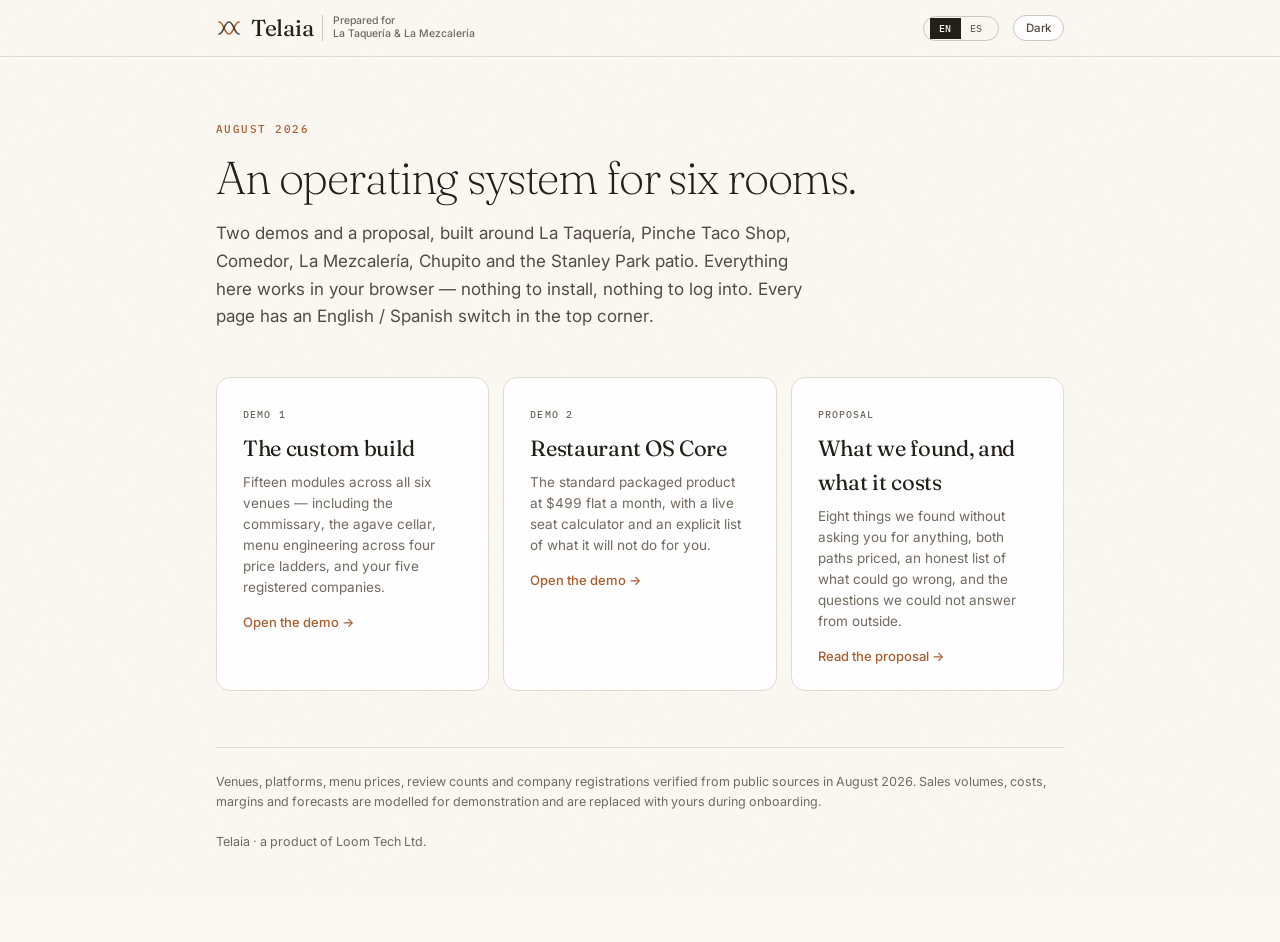
==== lataqueria/index.html @ 162789fc "Add La Taqueria / La Mezcaleria demos + proposal (EN/ES)" ====
<!DOCTYPE html>
<html lang="en" data-theme="light">
<head>
<meta charset="utf-8">
<meta name="viewport" content="width=device-width,initial-scale=1">
<meta name="robots" content="noindex,nofollow">
<title>Telaia — La Taquería &amp; La Mezcalería</title>
<link rel="preconnect" href="https://fonts.googleapis.com"><link rel="preconnect" href="https://fonts.gstatic.com" crossorigin>
<link href="https://fonts.googleapis.com/css2?family=Fraunces:opsz,wght@9..144,200..400&family=Inter:wght@400;500;600;700&family=IBM+Plex+Mono:wght@400;500&display=swap" rel="stylesheet">
<style>
/* ============ Telaia · Atelier design system v1.0 ============ */
*,*::before,*::after{box-sizing:border-box}
:root{
  --canvas:#FBF8F2; --surface:#FFFFFF; --sunken:#F0ECE5; --border:#E1DCD2; --border-strong:#CFC8BD;
  --ink:#211D18; --ink-2:#514A41; --ink-muted:#71695F;
  --accent:#AB5C2C; --accent-hover:#90491D; --accent-subtle:#FFF3EB;
  --success:#3F6B48; --warning:#8A5A08; --danger:#A32E22; --info:#1F5F8B;
  --c1:#B54E12; --c2:#136FD6; --c3:#A47D17; --c4:#B71AB1; --c5:#1D9972; --c6:#7D39F7;
  --sh-sm:0 1px 2px rgba(45,35,25,.06),0 1px 3px rgba(45,35,25,.05);
  --sh-md:0 2px 4px rgba(45,35,25,.05),0 6px 16px rgba(45,35,25,.07);
  --sh-lg:0 4px 8px rgba(45,35,25,.05),0 16px 40px rgba(45,35,25,.10);
  --r-sm:4px; --r-md:8px; --r-lg:14px; --r-xl:20px;
  --serif:'Fraunces',Georgia,'Times New Roman',serif;
  --sans:'Inter',-apple-system,BlinkMacSystemFont,'Segoe UI',Helvetica,Arial,sans-serif;
  --mono:'IBM Plex Mono',ui-monospace,SFMono-Regular,Menlo,monospace;
}
html[data-theme="dark"]{
  --canvas:#1A1815; --surface:#22201C; --sunken:#191713; --border:#363229; --border-strong:#4A4438;
  --ink:#F0EBE2; --ink-2:#C7BFB3; --ink-muted:#9B9286;
  --accent:#E0904F; --accent-hover:#EDA163; --accent-subtle:#2E241B;
  --success:#6FA97A; --warning:#D3A24A; --danger:#E0705F; --info:#5FA8DC;
  --c1:#C0571E; --c2:#1F78E1; --c3:#97741E; --c4:#C128BB; --c5:#248E6B; --c6:#8351F2;
  --sh-sm:0 1px 2px rgba(0,0,0,.3); --sh-md:0 2px 4px rgba(0,0,0,.3),0 6px 16px rgba(0,0,0,.35);
  --sh-lg:0 4px 8px rgba(0,0,0,.3),0 16px 40px rgba(0,0,0,.45);
}
html{-webkit-text-size-adjust:100%}
body{margin:0;background:var(--canvas);color:var(--ink);font-family:var(--sans);
  font-size:14px;line-height:1.55;-webkit-font-smoothing:antialiased;font-variant-numeric:tabular-nums}
h1,h2,h3,h4{margin:0;font-weight:400}
.f{font-family:var(--serif);font-weight:400;font-optical-sizing:auto;letter-spacing:-.012em}
.f-light{font-family:var(--serif);font-weight:300;letter-spacing:-.01em}
.mono{font-family:var(--mono);font-variant-numeric:tabular-nums}
.cap{font-family:var(--mono);font-size:10px;letter-spacing:.11em;text-transform:uppercase;color:var(--ink-muted);font-weight:500}
.muted{color:var(--ink-muted)}.ink2{color:var(--ink-2)}
.tnum{font-variant-numeric:tabular-nums}
a{color:var(--accent);text-decoration:none}a:hover{text-decoration:underline}
button{font-family:inherit;font-size:inherit;color:inherit;cursor:pointer;border:0;background:none}
::selection{background:var(--accent-subtle);color:var(--accent-hover)}
/* scroll */
::-webkit-scrollbar{width:10px;height:10px}
::-webkit-scrollbar-track{background:transparent}
::-webkit-scrollbar-thumb{background:var(--border-strong);border-radius:99px;border:3px solid var(--canvas)}
/* --- primitives --- */
.card{background:var(--surface);border:1px solid var(--border);border-radius:var(--r-lg);box-shadow:var(--sh-sm)}
.pad{padding:20px}
.pill{display:inline-flex;align-items:center;gap:6px;border-radius:999px;padding:7px 15px;font-size:13px;
  font-weight:500;border:1px solid var(--border-strong);background:var(--surface);color:var(--ink-2);transition:all .12s}
.pill:hover{border-color:var(--accent);color:var(--accent)}
.pill.on{background:var(--accent);border-color:var(--accent);color:#fff}
.btn{display:inline-flex;align-items:center;gap:8px;border-radius:999px;padding:10px 20px;font-size:14px;
  font-weight:500;background:var(--accent);color:#fff;transition:background .12s}
.btn:hover{background:var(--accent-hover)}
.btn.ghost{background:transparent;color:var(--ink-2);border:1px solid var(--border-strong)}
.btn.ghost:hover{border-color:var(--accent);color:var(--accent);background:transparent}
.tag{display:inline-flex;align-items:center;gap:5px;font-family:var(--mono);font-size:10px;letter-spacing:.06em;
  text-transform:uppercase;padding:3px 8px;border-radius:var(--r-sm);background:var(--sunken);color:var(--ink-muted);font-weight:500}
.tag.ok{background:color-mix(in srgb,var(--success) 14%,transparent);color:var(--success)}
.tag.warn{background:color-mix(in srgb,var(--warning) 16%,transparent);color:var(--warning)}
.tag.bad{background:color-mix(in srgb,var(--danger) 14%,transparent);color:var(--danger)}
.tag.info{background:color-mix(in srgb,var(--info) 14%,transparent);color:var(--info)}
.tag.acc{background:var(--accent-subtle);color:var(--accent-hover)}
.dot{width:7px;height:7px;border-radius:99px;display:inline-block;flex:none}
/* --- data table: SQUARE corners, on purpose --- */
table.dt{width:100%;border-collapse:collapse;font-size:13px;font-variant-numeric:tabular-nums}
table.dt th{font-family:var(--mono);font-size:10px;letter-spacing:.09em;text-transform:uppercase;color:var(--ink-muted);
  font-weight:500;text-align:left;padding:9px 12px;border-bottom:1px solid var(--border-strong);white-space:nowrap;background:var(--sunken)}
table.dt td{padding:10px 12px;border-bottom:1px solid var(--border);vertical-align:middle}
table.dt tr:last-child td{border-bottom:0}
table.dt tbody tr:hover{background:var(--sunken)}
.num{text-align:right;font-variant-numeric:tabular-nums}
/* --- stat tile: the signature --- */
.stat{background:var(--surface);border:1px solid var(--border);border-radius:var(--r-lg);padding:16px 18px;position:relative;overflow:hidden}
.stat .v{font-family:var(--serif);font-weight:400;font-size:30px;line-height:1.05;letter-spacing:-.02em;margin:6px 0 3px;
  font-variant-numeric:tabular-nums;display:block}
.stat .d{font-size:12px;display:flex;align-items:center;gap:5px}
.up{color:var(--success)}.down{color:var(--danger)}.flat{color:var(--ink-muted)}
.grid{display:grid;gap:14px}
/* grid/flex children default to min-width:auto, which lets a wide table blow out
   the whole layout instead of scrolling inside its own container. */
.grid>*,.split>*,.split7>*,.hero>*{min-width:0}
.g2{grid-template-columns:repeat(2,1fr)}.g3{grid-template-columns:repeat(3,1fr)}
.g4{grid-template-columns:repeat(4,1fr)}.g5{grid-template-columns:repeat(5,1fr)}.g6{grid-template-columns:repeat(6,1fr)}
.row{display:flex;align-items:center;gap:10px}.wrap{flex-wrap:wrap}.between{justify-content:space-between}
.bar{height:7px;border-radius:99px;background:var(--sunken);overflow:hidden}
.bar>span{display:block;height:100%;border-radius:99px;background:var(--accent)}
.sec-h{display:flex;align-items:baseline;justify-content:space-between;gap:16px;margin:0 0 12px}
.sec-h h3{font-family:var(--serif);font-weight:400;font-size:19px;letter-spacing:-.012em}
hr.rule{border:0;border-top:1px solid var(--border);margin:26px 0}
.grain{position:fixed;inset:0;pointer-events:none;z-index:0;opacity:.035;
  background-image:url("data:image/svg+xml,%3Csvg xmlns='http://www.w3.org/2000/svg' width='180' height='180'%3E%3Cfilter id='n'%3E%3CfeTurbulence type='fractalNoise' baseFrequency='.85' numOctaves='3'/%3E%3C/filter%3E%3Crect width='180' height='180' filter='url(%23n)'/%3E%3C/svg%3E")}
@media (prefers-reduced-motion:reduce){*{animation:none!important;transition:none!important}}
/* --- shared utilities (used by both demos) --- */
.mini{font-size:12px;color:var(--ink-muted)}
.kv{display:flex;justify-content:space-between;gap:12px;padding:7px 0;border-bottom:1px solid var(--border);font-size:13px}
.kv:last-child{border-bottom:0}
.split{display:grid;grid-template-columns:1.35fr 1fr;gap:14px}
.split7{display:grid;grid-template-columns:7fr 5fr;gap:14px}
.scroll{overflow-x:auto}
.vdot{width:9px;height:9px;border-radius:2px;display:inline-block;flex:none}
.legend{display:flex;gap:14px;flex-wrap:wrap;font-size:11.5px;color:var(--ink-muted)}
.legend span{display:inline-flex;align-items:center;gap:5px}
.flowbox{border:1px solid var(--border);border-radius:var(--r-md);padding:12px 14px;background:var(--surface)}
.flowbox.bad{border-color:color-mix(in srgb,var(--danger) 42%,var(--border));background:color-mix(in srgb,var(--danger) 4%,var(--surface))}
.flowbox.good,.flowbox.ok{border-color:color-mix(in srgb,var(--success) 42%,var(--border));background:color-mix(in srgb,var(--success) 4%,var(--surface))}
.flowbox.warn{border-color:color-mix(in srgb,var(--warning) 42%,var(--border));background:color-mix(in srgb,var(--warning) 4%,var(--surface))}
.vchip{display:inline-flex;align-items:center;gap:6px;border-radius:999px;padding:5px 12px;font-size:12px;font-weight:500;
 border:1px solid var(--border-strong);background:var(--surface);color:var(--ink-2)}
.vchip.on{background:var(--ink);border-color:var(--ink);color:var(--canvas)}
.langsw{display:inline-flex;border:1px solid var(--border-strong);border-radius:999px;overflow:hidden;
 font-family:var(--mono);font-size:10px;letter-spacing:.06em;font-weight:500;flex:none}
.langsw span{padding:4px 9px;color:var(--ink-muted);transition:background .12s,color .12s;display:block}
.langsw span.on{background:var(--ink);color:var(--canvas)}
.langsw:hover{border-color:var(--accent)}

.wrapl{max-width:900px;margin:0 auto;padding:0 26px 90px}
.top{border-bottom:1px solid var(--border);margin-bottom:64px}
.topin{max-width:900px;margin:0 auto;padding:15px 26px;display:flex;align-items:center;gap:14px}
.lock{display:flex;align-items:center;gap:9px}
.lock .wm{font-family:var(--serif);font-weight:400;font-size:23px;letter-spacing:-.012em;line-height:1}
.lock .pn{font-size:10.5px;font-weight:500;color:var(--ink-muted);padding-left:10px;border-left:1px solid var(--border-strong);line-height:1.2}
h1{font-family:var(--serif);font-weight:200;font-size:46px;line-height:1.07;letter-spacing:-.025em;margin:0 0 18px}
.lead{font-size:17px;line-height:1.62;color:var(--ink-2);max-width:600px;margin:0 0 46px}
.eyebrow{font-family:var(--mono);font-size:10.5px;letter-spacing:.14em;text-transform:uppercase;color:var(--accent);font-weight:500;margin-bottom:16px}
a.doc{display:block;text-decoration:none;color:inherit;background:var(--surface);border:1px solid var(--border);
 border-radius:var(--r-lg);padding:24px 26px;transition:border-color .14s,box-shadow .14s,transform .14s}
a.doc:hover{border-color:var(--accent);box-shadow:var(--sh-md);transform:translateY(-1px);text-decoration:none}
a.doc h3{font-family:var(--serif);font-weight:400;font-size:22px;letter-spacing:-.014em;margin:8px 0 7px}
a.doc p{margin:0;font-size:13.5px;color:var(--ink-muted);line-height:1.55}
a.doc .go{margin-top:14px;font-size:13px;color:var(--accent);font-weight:500}
.foot{border-top:1px solid var(--border);margin-top:56px;padding-top:24px;font-size:12.5px;color:var(--ink-muted);line-height:1.6}
/* ==================== RESPONSIVE — authoritative, all pages ==================== */
.hide-sm{display:inline}
.menubtn{display:none}

/* ---- tablet ---- */
@media(max-width:1000px){
  .split,.split7,.hero{grid-template-columns:1fr!important}
  .g3,.g4,.g5,.g6{grid-template-columns:repeat(2,1fr)}
  .wrap2,.wrapp,.wrapl{padding-left:20px;padding-right:20px}
}

/* ---- dense data tables: scroll, but keep the label column pinned ---- */
@media(max-width:1000px){
  .scroll{overflow-x:auto;-webkit-overflow-scrolling:touch}
  .scroll table.dt{min-width:620px}
  .scroll table.dt th:first-child,
  .scroll table.dt td:first-child{position:sticky;left:0;z-index:2;background:var(--surface)}
  .scroll table.dt th:first-child{background:var(--sunken)}
  .scroll table.dt tbody tr:hover td:first-child{background:var(--sunken)}
  .scroll table.dt td:first-child::after{content:'';position:absolute;top:0;right:0;bottom:0;width:1px;background:var(--border)}
  .scroll table.dt th:first-child::after{content:'';position:absolute;top:0;right:0;bottom:0;width:1px;background:var(--border-strong)}
}

/* ---- phone ---- */
@media(max-width:620px){
  body{font-size:14px}
  .content,.wrap2,.wrapp,.wrapl{padding-left:14px!important;padding-right:14px!important}
  .g2{grid-template-columns:1fr}
  .g3,.g4,.g5,.g6{grid-template-columns:repeat(2,1fr);gap:9px}
  .grid{gap:10px}
  .card{border-radius:11px}
  .pad{padding:15px}
  .stat{padding:12px 13px;border-radius:11px}
  .stat .v{font-size:23px;margin:5px 0 2px}
  .stat .d{font-size:11px;flex-wrap:wrap;gap:3px}
  .cap{font-size:9px;letter-spacing:.07em}
  .sec-h{flex-direction:column;align-items:flex-start;gap:2px}
  .sec-h h3{font-size:17px}
  table.dt th{padding:8px 10px;font-size:9.5px}
  table.dt td{padding:9px 10px;font-size:12.5px}
  .flowbox{padding:11px 12px}
  .btn{padding:9px 17px;font-size:13.5px}
  hr.rule{margin:18px 0}
  .legend{gap:9px;font-size:11px}
}
@media(max-width:430px){
  .g3,.g4,.g5,.g6{grid-template-columns:repeat(2,1fr)}
  .stat .v{font-size:21px}
}

/* ==================== DEMO 1 — sidebar becomes a drawer ==================== */
@media(max-width:1000px){
  .app{grid-template-columns:1fr}
  .side{position:sticky;top:0;z-index:60;height:auto;overflow:visible;
    border-right:0;border-bottom:1px solid var(--border);
    flex-direction:row;align-items:center;gap:10px;padding:0 14px;
    /* NO backdrop-filter here: it would make .side the containing block for the
       position:fixed nav drawer, collapsing it to the header's height. */
    background:var(--canvas);backdrop-filter:none}
  .brandbox{border-bottom:0;padding:9px 0;flex:1;min-width:0}
  .lockup .pn{display:none}
  .menubtn{display:inline-flex;align-items:center;justify-content:center;width:36px;height:36px;flex:none;
    border:1px solid var(--border-strong);border-radius:999px;color:var(--ink-2)}
  .menubtn:hover{border-color:var(--accent);color:var(--accent)}
  #nav{position:fixed;left:0;right:0;top:55px;bottom:0;z-index:59;background:var(--surface);
    overflow-y:auto;padding:6px 14px 30px;border-top:1px solid var(--border);
    display:none;-webkit-overflow-scrolling:touch}
  #nav.open{display:block}
  .nv{padding:11px 12px;font-size:15px}
  .navgrp{padding:12px 0 2px}
  .sidefoot{margin:0;border-top:0;padding:0;flex:none;display:flex;align-items:center;gap:8px}
  .sidefoot .row.between{margin:0!important;gap:8px}
  .sidefoot > div:last-child{display:none}
  .topbar{padding:9px 14px;gap:8px;top:55px}
  .vsel{flex-wrap:nowrap;overflow-x:auto;scrollbar-width:none;padding-bottom:1px;margin:0 -2px}
  .vsel::-webkit-scrollbar{display:none}
  .hide-sm{display:none}
  .content{padding:18px 14px}
  .pgh h1{font-size:26px}
  .pgh p{font-size:13.5px}
  .alert{flex-wrap:wrap}
  .alert .act{margin-left:0;width:100%;margin-top:8px}
  .alert .act .pill{width:100%;justify-content:center}
  .heat td{font-size:10px;padding:5px 3px!important}
}

/* ==================== DEMO 2 + proposal + landing typography ==================== */
@media(max-width:1000px){
  .topin{gap:12px;flex-wrap:wrap;padding:11px 20px}
  .tabbar{margin-left:0;order:3;width:100%;overflow-x:auto;scrollbar-width:none}
  .tabbar::-webkit-scrollbar{display:none}
  .hero h1{font-size:38px}
  .pricecard{padding:22px}
  .demobody{padding:14px;min-height:0}
  .demobar{padding:8px 10px}
  .demobar .dots{display:none}
  .demobar .row.wrap{flex-wrap:nowrap;overflow-x:auto;scrollbar-width:none}
  .demobar .row.wrap::-webkit-scrollbar{display:none}
  .demobar > span.mini{margin-left:0!important;width:100%}
  h1.dh{font-size:34px}
  h2.sh{font-size:25px}
  .quote{font-size:19px;padding-left:16px}
  section{margin-bottom:46px}
}
@media(max-width:620px){
  .topin{padding:10px 14px;gap:9px}
  .lock .pn{font-size:9.5px}
  .hero h1{font-size:30px}
  .hero p.lead{font-size:15px}
  .big{font-size:30px}
  .modcard{padding:16px}
  .pricecard{padding:18px;border-radius:14px}
  h1.dh{font-size:27px;line-height:1.1}
  h2.sh{font-size:21px}
  h3.ss{font-size:18px}
  p{font-size:14.5px;line-height:1.62}
  p.big{font-size:16px}
  .quote{font-size:17px;margin:22px 0}
  .toc{gap:5px;margin-bottom:34px}
  .toc a{font-size:11.5px;padding:5px 10px}
  .secnum{font-size:9.5px}
  a.doc{padding:18px}
  .stepn{width:23px;height:23px;font-size:10px}
  .foot{font-size:11.5px}
}

/* ---- polish ---- */
@media(max-width:620px){
  /* a lone trailing tile spans the row instead of sitting orphaned */
  .g5>*:nth-child(5):last-child,
  .g3>*:nth-child(3):last-child,
  .g5>*:nth-child(3):last-child{grid-column:1/-1}
}
@media(max-width:1000px){
  /* every pill/chip in a horizontal strip stays on one line */
  .vsel .vchip,.demobar .row.wrap>button,.demonav .dn,.tabbar .tbn{white-space:nowrap;flex:none}
  /* keep the topbar to a single row: chips scroll, the demo-data badge stays pinned */
  .topbar{flex-wrap:nowrap}
  .topbar>.row{flex:none;margin-left:8px!important;padding-left:8px;border-left:1px solid var(--border)}
  .demoflag{font-size:9px;padding:3px 7px}
}
</style>
</head>
<body>
<div class="grain"></div>
<div class="top"><div class="topin">
 <div class="lock">
  <svg width="26" height="26" viewBox="0 0 26 26" fill="none">
   <path d="M3 7c5 0 5 12 10 12s5-12 10-12" stroke="#AB5C2C" stroke-width="1.7" stroke-linecap="round"/>
   <path d="M3 19c5 0 5-12 10-12s5 12 10 12" stroke="currentColor" stroke-width="1.7" stroke-linecap="round" opacity=".85"/></svg>
  <div class="wm">Telaia</div><div class="pn">Prepared for<br>La Taquería &amp; La Mezcalería</div></div>
 <button class="langsw" id="langbtn" style="margin-left:auto" onclick="tgLang()"><span class="on">EN</span><span>ES</span></button>
 <button class="pill" style="padding:5px 12px;font-size:11.5px" onclick="tg()" id="tb">Dark</button>
</div></div>
<div class="wrapl">
 <div class="eyebrow">August 2026</div>
 <h1>An operating system for six rooms.</h1>
 <p class="lead">Two demos and a proposal, built around La Taquería, Pinche Taco Shop, Comedor, La Mezcalería, Chupito and the Stanley Park patio. Everything here works in your browser — nothing to install, nothing to log into. Every page has an English / Spanish switch in the top corner.</p>
 <div class="grid g3">
  <a class="doc" href="demo-custom.html">
   <span class="cap">Demo 1</span><h3>The custom build</h3>
   <p>Fifteen modules across all six venues — including the commissary, the agave cellar, menu engineering across four price ladders, and your five registered companies.</p>
   <div class="go">Open the demo →</div></a>
  <a class="doc" href="demo-restaurant-os.html">
   <span class="cap">Demo 2</span><h3>Restaurant OS Core</h3>
   <p>The standard packaged product at $499 flat a month, with a live seat calculator and an explicit list of what it will not do for you.</p>
   <div class="go">Open the demo →</div></a>
  <a class="doc" href="proposal.html">
   <span class="cap">Proposal</span><h3>What we found, and what it costs</h3>
   <p>Eight things we found without asking you for anything, both paths priced, an honest list of what could go wrong, and the questions we could not answer from outside.</p>
   <div class="go">Read the proposal →</div></a>
 </div>
 <div class="foot">Venues, platforms, menu prices, review counts and company registrations verified from public sources in August 2026. Sales volumes, costs, margins and forecasts are modelled for demonstration and are replaced with yours during onboarding.<br><br>Telaia · a product of Loom Tech Ltd.</div>
</div>
<script>
var I18N={"$107,100 net sales · 13.5% margin":"$107,100 ventas netas · 13.5% margen","$118.00 bottle cost · 0.5 pours/mo":"$118.00 costo por botella · 0.5 tragos/mes",") and an asada taco $8 → $12.75 (":") y un taco de asada $8 → $12.75 (",") — but the burrito moves $21 → $22.70 (":") — pero el burrito pasa de $21 → $22.70 (","+1.2 ★ impact":"+1.2 ★ de impacto","-1.1 ★ impact":"-1.1 ★ de impacto",". Core shows you every item against the commission you pay. Deciding what it should be is your call — the point is being able to see it.":". Core te muestra cada platillo frente a la comisión que pagas. Decidir cuál debe ser es cosa tuya — el punto es poder verlo.","/ month":"/ mes","0.4 on hand":"0.4 en existencia","05 — Path B":"05 — Ruta B","10 — Next step":"10 — Siguiente paso","142 mentions ·":"142 menciones ·","16:00–18:00, weekdays. No weekend happy hour, no late-night window — despite trading to 22:30 Sunday and “late” Saturday, and carrying the deepest bar in the group.":"16:00–18:00, entre semana. Sin happy hour en fin de semana, sin franja nocturna — a pesar de operar hasta las 22:30 el domingo y “tarde” el sábado, y de tener la barra más completa del grupo.","1–12 August 2026":"1–12 de agosto de 2026","214 covers · $45.61 avg":"214 comensales · $45.61 prom.","268 covers · $41.94":"268 comensales · $41.94","3 on hand":"3 en existencia","30 Jul":"30 jul","34.0% plate cost":"34.0% costo por platillo","4 mo open":"4 meses abierto","402 covers · $22.24 avg":"402 comensales · $22.24 prom.","5 platforms":"5 plataformas","6 weeks to phase 1 · 18 weeks to complete":"6 semanas a la fase 1 · 18 semanas al total","64 “missing item” refunds in 30 days, concentrated in one SKU at Comedor. 33 of 52 assigned staff have completed it.":"64 reembolsos por “artículo faltante” en 30 días, concentrados en un solo SKU en Comedor. 33 de 52 del equipo asignado ya lo completaron.","7 agave labels below par — 2 are on the current cocktail list":"7 etiquetas de agave bajo mínimo — 2 están en la carta de coctelería actual","96 mentions ·":"96 menciones ·","A $2,450 semi-private booking at Brentwood, unanswered. Your published catering promise is a reply within 24–48 hours. Catering enquiries currently arrive in a shared inbox with no clock on them.":"Una reservación semiprivada de $2,450 en Brentwood, sin respuesta. Tu promesa publicada de catering es responder en 24–48 horas. Hoy las solicitudes de catering llegan a un buzón compartido sin reloj encima.","A commissary producing at volume and a catering page that is unlinked, absent from your sitemap and carries no prices. We have not modelled this at all.":"Una cocina central produciendo a volumen y una página de catering sin enlaces, ausente de tu sitemap y sin precios. Esto no lo modelamos en absoluto.","A cook who moves from Comedor to Brentwood keeps their record. So does the compliance date.":"Un cocinero que se mueve de Comedor a Brentwood conserva su historial. La fecha de cumplimiento también.","Academy & training":"Academia y capacitación","All kitchens":"Todas las cocinas","Approve & post":"Aprobar y publicar","Aug 29":"29 ago","Back office":"Administración","Bank reconciliation":"Conciliación bancaria","Beef — asada / trompo":"Res — asada / trompo","Beverage cost":"Costo de bebidas","Bib Gourmand mention appears in 22 reviews":"La mención Bib Gourmand aparece en 22 reseñas","Birriamen — Comedor 152 units/wk · $13.80 GP · Star":"Birriamen — Comedor 152 unidades/sem · $13.80 UB · Estrella","Booking pace":"Ritmo de reservaciones","Booking surfaces":"Canales de reservación","Bottle-level agave costing across ~200 labels":"Costeo de agaves botella por botella en ~200 etiquetas","Burrito — Mezcalería 118 units/wk · $15.33 GP · Puzzle":"Burrito — Mezcalería 118 unidades/sem · $15.33 UB · Enigma","Categories rising":"Categorías al alza","Ceviche Ixtapa — Mezcalería 102 units/wk · $12.40 GP · Dog":"Ceviche Ixtapa — Mezcalería 102 unidades/sem · $12.40 UB · Perro","Ceviche Ixtapa — Mezcalería 102 units/wk · $12.40 GP · Puzzle":"Ceviche Ixtapa — Mezcalería 102 unidades/sem · $12.40 UB · Enigma","Channel":"Canal","Chef knowledge + supplier invoices":"Conocimiento del chef + facturas de proveedores","Chupito Yukon backyard: $3,542":"Chupito Yukon patio trasero: $3,542","Chupito Yukon backyard: $4,406":"Chupito Yukon patio trasero: $4,406","Chupito and Stanley Park have no POS we can see from outside. Week-one discovery, not a guess.":"Chupito y Stanley Park no tienen un POS que podamos ver desde fuera. Es hallazgo de la semana uno, no una suposición.","Chupito and the Stanley Park patio have no POS visible from outside. We find out what they run and connect or import it.":"Chupito y el patio de Stanley Park no tienen POS visible desde fuera. Averiguamos qué usan y lo conectamos o lo importamos.","Class":"Clase","Click through the six modules and switch venues in the bar. This is the standard product — the same screens every Telaia restaurant client sees, with your venues in them.":"Recorre los seis módulos y cambia de sucursal en la barra. Este es el producto estándar — las mismas pantallas que ve cada cliente restaurantero de Telaia, con tus sucursales dentro.","Comedor · uses 180/week · lead time 6 weeks":"Comedor · usa 180/semana · tiempo de entrega 6 semanas","Commissary production runs, masa yield and inter-venue transfers":"Corridas de producción de la cocina central, rendimiento de masa y transferencias entre sucursales","Commission":"Comisión","Contract sent":"Contrato enviado","Contribution":"Contribución","Core gives you a clean consolidated P&L and a P&L per venue. It does":"Core te da un estado de resultados consolidado y limpio, y uno por sucursal. Lo que","Core · flat, all 6 venues":"Core · tarifa plana, las 6 sucursales","Counts as read, August 2026":"Conteos tal como se leyeron, agosto de 2026","Covers":"Comensales","Covers booked online":"Comensales reservados en línea","Covers modelled from weather, day of week, events, last 8 weeks":"Comensales modelados con clima, día de la semana, eventos y las últimas 8 semanas","Culiacán corn · 18 h steep":"Maíz de Culiacán · 18 h de remojo","Currently $9.50. Beef up 6.8% since May across three price rises. Menu unchanged.":"Hoy $9.50. La res subió 6.8% desde mayo en tres aumentos. El menú sigue igual.","Daily sales, covers, labour and food-cost percentages, plate costs, inventory positions, P&L lines and forecasts. These are here to show the shape of the product. Week one of onboarding replaces every one of them with yours.":"Ventas diarias, comensales, porcentajes de nómina y de costo de alimentos, costos por platillo, posiciones de inventario, líneas del estado de resultados y pronósticos. Están aquí para mostrar la forma del producto. La semana uno de la implementación reemplaza cada uno de ellos con los tuyos.","Data illustrative unless tagged":"Datos ilustrativos salvo que estén etiquetados","Days 1–3":"Días 1–3","Delivery comm.":"Com. delivery","Delivery platforms":"Plataformas de delivery","Demo 1 · Custom build →":"Demo 1 · Desarrollo a la medida →","Demo data":"Datos de demo","Direct (tbdine)":"Directo (tbdine)","Dishwasher":"Lavaloza","Enchiladas de Pollo — Mezcalería 63 units/wk · $20.72 GP · Puzzle":"Enchiladas de Pollo — Mezcalería 63 unidades/sem · $20.72 UB · Enigma","Every card settlement and platform payout matched back to the sales behind it":"Cada liquidación de tarjeta y cada depósito de plataforma conciliado con las ventas que lo generaron","Every course ships in English and Mexican Spanish, because half your line reads one and half reads the other.":"Cada curso sale en inglés y en español mexicano, porque la mitad de tu línea lee uno y la otra mitad lee el otro.","Every enquiry, one board":"Cada solicitud, un solo tablero","Every item and price on lataqueria.com and lamezcaleria.ca is already mapped":"Cada platillo y cada precio de lataqueria.com y lamezcaleria.ca ya están mapeados","Every platform deposit is matched to the orders that produced it, and the gap — commission, adjustments, refunds, promo funding — is itemised. This is the single most common place multi-venue groups lose money quietly.":"Cada depósito de plataforma se concilia con las órdenes que lo generaron, y la diferencia — comisión, ajustes, reembolsos, promociones financiadas — queda desglosada. Este es el lugar más común donde los grupos de varias sucursales pierden dinero en silencio.","Every venue and address; both POS platforms, inferred from your live ordering and gift-card domains; the three delivery platforms and which have APIs; Resy, Tock and the 2014 OpenTable listing; all menu prices; review counts and ratings; five registrants in public business-licence data.":"Cada sucursal y su dirección; las dos plataformas de POS, inferidas de tus dominios de pedidos y de tarjetas de regalo en vivo; las tres plataformas de delivery y cuáles tienen API; Resy, Tock y el listado de OpenTable de 2014; todos los precios del menú; conteos de reseñas y calificaciones; cinco titulares en los datos públicos de licencias de negocio.","Exposure":"Exposición","First-year total":"Total del primer año","Fix the 404":"Arreglar el 404","Flat. Six venues or sixteen — the price does not move.":"Tarifa plana. Seis sucursales o dieciséis — el precio no se mueve.","FoodSafe Level 1 — refresher":"FoodSafe Nivel 1 — repaso","Forecast covers: $1,520":"Comensales pronosticados: $1,520","Forecast-linked rostering and wage benchmarking":"Rol de turnos ligado al pronóstico y comparativo de sueldos","Fri":"Vie","Fri–Sun of week":"Vie–dom de la semana","From masa run 08:00":"De la corrida de masa de las 08:00","From your live platform listings":"De tus listados en vivo en plataformas","Full service · licensed":"Servicio completo · con licencia","Gift card redemptions — Toast":"Canjes de tarjeta de regalo — Toast","Gift card redemptions — third-party":"Canjes de tarjeta de regalo — terceros","Google, Yelp, Tripadvisor and the delivery apps in one inbox, with replies drafted in your voice and in the language the review was written in.":"Google, Yelp, Tripadvisor y las apps de delivery en un solo buzón, con respuestas redactadas en tu voz y en el idioma en que se escribió la reseña.","Half a day with your bookkeeper to map venues to companies":"Medio día con tu contador para mapear sucursales a razones sociales","Here is what runs the group today, as best we can see it from outside:":"Esto es lo que opera el grupo hoy, hasta donde alcanzamos a ver desde fuera:","Honest about what is easy and what is not":"Honestos sobre lo que es fácil y lo que no","How big is the wholesale line, really?":"¿Qué tan grande es la línea de mayoreo, en realidad?","Inter-company transfer posting":"Registro de transferencias entre razones sociales","Kitchen manager":"Gerente de cocina","Known guests":"Comensales conocidos","La Mezcalería · Chupito · Brentwood flights":"Catas en La Mezcalería · Chupito · Brentwood","Labels":"Etiquetas","Late night":"Nocturno","Line cook":"Cocinero de línea","Live":"En vivo","Live in two weeks.":"En vivo en dos semanas.","Live pipeline":"Embudo en vivo","Live — recalculates when a supplier invoice changes":"En vivo — recalcula cuando cambia la factura de un proveedor","Manual · 6+ only":"Manual · solo 6+","Masa produced today":"Masa producida hoy","Menu engineering and cross-brand price ladders":"Ingeniería de menú y escalas de precios entre marcas","Menu engineering:":"Ingeniería de menú:","Mezcal pechuga · limited":"Mezcal pechuga · limitado","Mon 17":"Lun 17","Monthly":"Mensual","Named servers appear in 41 of these":"En 41 de estas se menciona a meseros por su nombre","Needs a decision today · 1":"Requiere decisión hoy · 1","Never arrived":"Nunca llegó","Next step":"Siguiente paso","Not in Core":"No está en Core","Not included":"No incluido","Open Demo 1 · Custom build →":"Abrir Demo 1 · Desarrollo a la medida →","Open Demo 2 · Restaurant OS →":"Abrir Demo 2 · Restaurant OS →","Open questions":"Preguntas abiertas","Open the live demo →":"Abrir el demo en vivo →","Operating System":"Sistema operativo","Ordered against lead time":"Pedido según tiempo de entrega","Overtime":"Tiempo extra","Owner, CFO, F&B controller, executive chef, beverage director, operations director, and a GM per venue — nine is a realistic starting point for this group.":"Dueño, CFO, contralor de A&B, chef ejecutivo, director de bebidas, director de operaciones y un gerente general por sucursal — nueve es un punto de partida realista para este grupo.","Path A · Restaurant OS":"Ruta A · Restaurant OS","Path A · year one":"Ruta A · año uno","Patio attendant":"Encargado de patio","Payout reconciliation":"Conciliación de depósitos","Per-entity books across five registered companies":"Contabilidad por separado para cinco razones sociales","Pinche and Comedor do zero late-night trade. Both sit within 400 m of venues that do.":"Pinche y Comedor no venden nada en horario nocturno. Ambos están a menos de 400 m de lugares que sí.","Plate cost":"Costo por platillo","Pollo con Mole — Brentwood 77 units/wk · $15.62 GP · Puzzle":"Pollo con Mole — Brentwood 77 unidades/sem · $15.62 UB · Enigma","Pour cost by drink":"Costo por trago de cada bebida","Prices from lamezcaleria.ca/catering. The two Taco Bar tiers carry the same name at $44 and $59 with no published difference — guests cannot tell what the extra $15 buys, and neither can your own staff.":"Precios de lamezcaleria.ca/catering. Los dos niveles de Taco Bar llevan el mismo nombre a $44 y $59 sin diferencia publicada — el comensal no sabe qué compran los $15 extra, y tu propio equipo tampoco.","Proposal":"Propuesta","Puzzles":"Enigmas","Queso Fundido Mixto — Brentwood 88 units/wk · $21.17 GP · Puzzle":"Queso Fundido Mixto — Brentwood 88 unidades/sem · $21.17 UB · Enigma","Read":"Leer","Recipes costed against live supplier prices, theoretical versus actual variance, par levels and low-stock alerts across all six venues.":"Recetas costeadas contra precios vivos de proveedores, variación entre teórico y real, niveles mínimos y alertas de bajo inventario en las seis sucursales.","Reservations":"Reservaciones","Resy and Tock read into one book and one guest record, so a guest who books Chupito on Friday and Comedor on Sunday is finally one person.":"Resy y Tock se leen en una sola agenda y un solo registro de comensal, para que quien reserva Chupito el viernes y Comedor el domingo por fin sea una sola persona.","Reviews inbox with drafted replies, English and Spanish":"Buzón de reseñas con borradores de respuesta, en inglés y español","Rostered hours ×10: $1,720":"Horas del rol ×10: $1,720","Rostering built against forecast covers and weather — which matters more for a Stanley Park patio than for any of your rooms. Wage benchmarking against regional medians. A catering pipeline with a clock on every enquiry, and package profitability. Supplier price tracking with drafted purchase orders. And the Academy: training that writes itself from what the system finds — a refund pattern becomes a two-minute pack-out lesson assigned to exactly the people it applies to, in English and in Spanish.":"Rol de turnos armado contra comensales pronosticados y clima — algo que pesa más en un patio de Stanley Park que en cualquiera de tus salones. Comparativo de sueldos contra las medianas de la región. Un embudo de catering con reloj en cada solicitud, y rentabilidad por paquete. Seguimiento de precios de proveedores con órdenes de compra ya redactadas. Y la Academia: capacitación que se escribe sola a partir de lo que el sistema encuentra — un patrón de reembolsos se convierte en una lección de dos minutos sobre cómo empacar, asignada exactamente a quienes les toca, en inglés y en español.","Roughly 200 labels, bottle by bottle: what it cost, what it pours for, how fast it moves.":"Unas 200 etiquetas, botella por botella: cuánto costó, a cuánto se sirve y qué tan rápido se mueve.","Sat":"Sáb","Sat 9 Aug":"Sáb 9 ago","Scope TouchBistro":"Dimensionar TouchBistro","Season to date":"De la temporada a la fecha","Seats":"Usuarios","Second bottle open. Close one before reordering":"Segunda botella abierta. Cierra una antes de volver a pedir","See what it costs →":"Ver cuánto cuesta →","Sep 12":"12 sep","Six rooms.":"Seis salones.","SkipTheDishes payout":"Depósito de SkipTheDishes","Solid = 2026 · faint = same days 2025":"Sólido = 2026 · tenue = mismos días de 2025","Spot pricing — no contract":"Precio spot — sin contrato","Spreadsheets, per venue":"Hojas de cálculo, por sucursal","Standard product · nothing bespoke":"Producto estándar · nada a la medida","Stanley Park patio labour 38.9% — third day above 35%":"Nómina del patio Stanley Park 38.9% — tercer día arriba de 35%","Stars":"Estrellas","Start with Core if":"Empieza con Core si","Supplier price tracking and purchase orders":"Seguimiento de precios de proveedores y órdenes de compra","Supplier up 6.8% since May, menu price unchanged":"Proveedor +6.8% desde mayo, precio de menú sin cambio","Suppliers & purchasing":"Proveedores y compras","Taco Lengua — Brentwood 214 units/wk · $7.14 GP · Plowhorse":"Taco Lengua — Brentwood 214 unidades/sem · $7.14 UB · Caballito","Taco Pescado Baja — Brentwood 297 units/wk · $5.64 GP · Plowhorse":"Taco Pescado Baja — Brentwood 297 unidades/sem · $5.64 UB · Caballito","Taco Trompo de Sirloin — Pinche 512 units/wk · $4.05 GP · Plowhorse":"Taco Trompo de Sirloin — Pinche 512 unidades/sem · $4.05 UB · Caballito","Team training in both languages, and support from a named human":"Capacitación del equipo en los dos idiomas, y soporte de una persona con nombre y apellido","Tech offsite":"Offsite de empresa tech","The custom build starts at $20,000 plus from $1,500 a month. Core credits fully against it if you start here and move later — you are not paying twice.":"El desarrollo a la medida arranca en $20,000 más desde $1,500 al mes. Lo que pagues de Core se acredita completo si empiezas aquí y después te cambias — no pagas dos veces.","The guest record you do not have yet":"El registro de comensales que todavía no tienes","The happy-hour asymmetry":"La asimetría del happy hour","The same problem, at two very different depths":"El mismo problema, a dos profundidades muy distintas","The single most-praised item across every platform. Worth protecting with a written standard rather than one cook’s memory.":"El platillo más elogiado en todas las plataformas. Vale la pena protegerlo con un estándar escrito y no con la memoria de un solo cocinero.","The tortillería, the agave programme and the five-company structure are the actual pain. Those are not edge cases for you — they are the business. Paying $499 a month for a product that cannot see three of your biggest cost centres is the more expensive mistake.":"La tortillería, el programa de agaves y la estructura de cinco razones sociales son el dolor real. Para ti no son casos raros — son el negocio. Pagar $499 al mes por un producto que no puede ver tres de tus centros de costo más grandes es el error más caro.","Then give us ninety minutes with whoever owns the numbers. We would use it to walk the demos at your pace, replace our modelled figures with three or four of your real ones on the spot, settle the open questions above, and tell you honestly whether phase 1 is worth $12,500 to you. If it is not, we will say so.":"Luego danos noventa minutos con quien sea dueño de los números. Los usaríamos para recorrer los demos a tu ritmo, reemplazar nuestras cifras modeladas con tres o cuatro reales tuyas en el momento, resolver las preguntas abiertas de arriba y decirte con honestidad si la fase 1 vale $12,500 para ti. Si no los vale, te lo decimos.","Theoretical-to-actual gap of 2–4 points is typical for a group without live costing. We model recovering":"Una brecha entre teórico y real de 2–4 puntos es lo típico en un grupo sin costeo en vivo. Modelamos recuperar","Things we could not settle from outside":"Cosas que no pudimos resolver desde fuera","Three platforms, three commission rates.":"Tres plataformas, tres tasas de comisión.","Toast eGift at La Mezcalería · a third-party marketplace listing for La Taquería":"Toast eGift en La Mezcalería · un listado de marketplace de terceros para La Taquería","Today · at cost":"Hoy · a costo","Today’s 118 kg run covers Comedor and Pinche but leaves Brentwood short for Thursday service. Nixtamal needs an 18-hour steep, so a second batch has to start tonight — this is exactly the decision that currently depends on somebody remembering.":"La corrida de hoy de 118 kg alcanza para Comedor y Pinche, pero deja corto a Brentwood para el servicio del jueves. El nixtamal necesita 18 horas de remojo, así que la segunda tanda tiene que arrancar esta noche — esta es exactamente la decisión que hoy depende de que alguien se acuerde.","Tortillería: nixtamal to press":"Tortillería: del nixtamal a la prensa","TouchBistro ×3 · Toast ×1 · 2 venues unmapped":"TouchBistro ×3 · Toast ×1 · 2 sucursales sin mapear","TouchBistro ×3 · Toast ×1 · Chupito and Stanley Park unmapped":"TouchBistro ×3 · Toast ×1 · Chupito y Stanley Park sin mapear","Tracks delivery volume":"Sigue el volumen de delivery","Trailing 30 days":"Últimos 30 días","Trailing 7 days · group":"Últimos 7 días · grupo","Trompo & pastor line standard":"Estándar de línea de trompo y pastor","Tue 18":"Mar 18","Tue/Fri":"Mar/vie","Tuna Tartare — Brentwood 34 units/wk · $12.76 GP · Puzzle":"Tuna Tartare — Brentwood 34 unidades/sem · $12.76 UB · Enigma","Two brands, one owner":"Dos marcas, un dueño","Uber Eats + DoorDash live, Skip weekly":"Uber Eats + DoorDash en vivo, Skip semanal","Uber Eats and DoorDash live; SkipTheDishes imported and reconciled weekly":"Uber Eats y DoorDash en vivo; SkipTheDishes importado y conciliado cada semana","Value":"Valor","Variance":"Variación","Verified from public sources, August 2026":"Verificado con fuentes públicas, agosto de 2026","We can see five registrants in public business-licence data — which we would re-verify against the City’s own portal before relying on it — but not which one trades at 1622 Commercial Drive or 367 Seymour, and two of the licences we found are attached to addresses that have since closed. Half a day with whoever keeps your books, in week one, and this stops being a risk.":"Vemos cinco titulares en los datos públicos de licencias de negocio — que volveríamos a verificar en el portal de la Ciudad antes de confiar en ellos — pero no cuál opera en 1622 Commercial Drive o en 367 Seymour, y dos de las licencias que encontramos están ligadas a direcciones que ya cerraron. Medio día con quien lleva tus libros, en la semana uno, y esto deja de ser un riesgo.","We do not have your books. Everything below is modelled from what is public plus industry-standard ranges, and every line states what it assumes so you can knock any of them down. If three of the seven hold, the build pays for itself in its first year several times over.":"No tenemos tus libros. Todo lo de abajo está modelado con lo que es público más rangos estándar de la industria, y cada línea dice de qué parte para que puedas tumbar la que quieras. Si tres de las siete se sostienen, el desarrollo se paga varias veces en su primer año.","We have built both so you can see them rather than imagine them. Open the demos side by side — five minutes in each will tell you more than another twenty pages of this document.":"Construimos los dos para que los veas en vez de imaginarlos. Abre los demos lado a lado — cinco minutos en cada uno te dirán más que otras veinte páginas de este documento.","Weather sensitivity":"Sensibilidad al clima","Weekend share":"Peso del fin de semana","Weekly CSV":"CSV semanal","Weekly GP":"UB semanal","Weekly spend":"Gasto semanal","What Core does not cover":"Lo que Core no cubre","What each brand currently offers":"Lo que ofrece hoy cada marca","What people actually talk about":"De qué habla realmente la gente","What this demo is":"Qué es este demo","What you buy, what it costs this week against last, and which menu prices have stopped covering it.":"Qué compras, cuánto cuesta esta semana contra la pasada y qué precios de menú ya dejaron de cubrirlo.","Where it lives":"Dónde vive","Where trade actually happens across six rooms with six different rhythms — and the windows nobody is trading in yet.":"Dónde ocurre realmente la venta en seis salones con seis ritmos distintos — y las franjas en las que nadie está vendiendo todavía.","Wholesale packs":"Paquetes de mayoreo","Why":"Por qué","Within tolerance":"Dentro de tolerancia","Wrong order":"Orden equivocada","You are running two POS platforms":"Estás operando dos plataformas de POS","You end phase 2 with:":"Terminas la fase 2 con:","You have built something unusual in Vancouver: two distinct restaurant brands, a Michelin-recommended cocktail bar, a working tortillería and a seasonal patio in Stanley Park — all sharing an owner. What you do not have is a single place to look at any of it.":"Has construido algo poco común en Vancouver: dos marcas de restaurante distintas, un bar de coctelería recomendado por Michelin, una tortillería en operación y un patio de temporada en Stanley Park — todos con el mismo dueño. Lo que no tienes es un solo lugar donde verlo todo.","Your La Taquería ordering links resolve to TouchBistro (":"Tus ligas de pedidos de La Taquería llevan a TouchBistro (","Your data exportable in full, whenever you want it":"Tus datos exportables por completo, cuando tú quieras","Your delivery markup has no policy behind it":"Tu sobreprecio de delivery no tiene una política detrás","across 9 categories":"en 9 categorías","awaiting weekly file":"en espera del archivo semanal","from the 08:00 run":"de la corrida de las 08:00","high":"alta","last 30 days":"últimos 30 días","lead 9 days":"entrega 9 días","medium":"media","modelled for illustration":"modelado para ilustrar","no feed":"sin feed","no feed exists":"no existe feed","of hours":"de las horas","off":"apagado","on":"encendido","per person":"por persona","production runs planned against tomorrow’s combined forecast, masa yield, every inter-venue transfer priced and posted on both sides of the company boundary, and the frozen wholesale line given its own P&L.":"corridas de producción planeadas contra el pronóstico combinado de mañana, rendimiento de masa, cada transferencia entre sucursales valuada y registrada en ambos lados de la frontera entre razones sociales, y la línea de mayoreo congelado con su propio estado de resultados.","quoted separately":"se cotiza por separado","since 6 July":"desde el 6 de julio","target 31.0% · under by 3.2 pts":"meta 31.0% · abajo por 3.2 pts","target: same day":"meta: el mismo día","today":"hoy","trailing 7 days":"últimos 7 días","verified on your live listings":"verificado en tus listados en vivo","verified on your site":"verificado en tu sitio","vs 132 kg needed":"vs 132 kg necesarios","vs 29% target":"vs meta de 29%","— a chicken dish — as (V,GF), and publishes no legend anywhere explaining what V, GF or DF mean. Your happy-hour page lists a 12 oz cantarito pitcher at $120. Neither Pinche’s nor Comedor’s opening hours appear anywhere on your site. Your two Taco Bar catering tiers carry the same name and identical published inclusions at $44 and $59.":"— un platillo de pollo — como (V,GF), y no publica en ningún lado una leyenda que explique qué significan V, GF o DF. Tu página de happy hour lista una jarra de cantarito de 12 oz en $120. Ni los horarios de Pinche ni los de Comedor aparecen en ninguna parte de tu sitio. Tus dos niveles de catering Taco Bar llevan el mismo nombre y las mismas inclusiones publicadas a $44 y $59.","— no change":"— sin cambio","$11,904 a year · $1,984 saved by paying annually":"$11,904 al año · $1,984 de ahorro al pagar anual","$124,800 net sales · 13.7% margin":"$124,800 en ventas netas · 13.7% de margen","$186.00 bottle cost · 0.9 pours/mo":"$186.00 costo por botella · 0.9 tragos/mes","$2,500 (from $5,000)":"$2,500 (antes $5,000)","$26,000 net sales · 1.0% margin":"$26,000 en ventas netas · 1.0% de margen","$350 per location · published":"$350 por sucursal · publicado","+ 2 venues unmapped":"+ 2 sucursales sin mapear","+1.3 ★ impact":"impacto +1.3 ★",", one time":", pago único",". A baja fish taco is $5.00 at Pinche and $9.00 at La Mezcalería — that may be exactly right for two different rooms. The point is that today nothing shows you the ladder in one place.":". Un taco de pescado baja cuesta $5.00 en Pinche y $9.00 en La Mezcalería — puede que así esté bien para dos sucursales distintas. El punto es que hoy nada te muestra esa escalera de precios en un solo lugar.",". Label counts are read from that page and want a hand-check at go-live.":". Los conteos de etiquetas se leyeron de esa página y conviene verificarlos a mano al arranque.",". Two of them are licensed at addresses that have since closed, and no entity is publicly attached to 1622 Commercial Drive or 367 Seymour. Part of onboarding is sitting down with your bookkeeper and mapping every trading venue to the company that actually owns it — because inter-company transfers from the commissary are already happening whether or not they are booked.":". Dos de ellas están registradas en direcciones que ya cerraron, y ninguna razón social aparece públicamente ligada a 1622 Commercial Drive ni a 367 Seymour. Parte de la implementación es sentarnos con tu contador y mapear cada sucursal en operación a la empresa que realmente la posee — porque las transferencias entre empresas desde la cocina central ya están ocurriendo, se registren o no.","01 — Before we pitched, we looked":"01 — Antes de proponerte algo, investigamos","02 — The shape of the problem":"02 — La forma del problema","04 — Path A":"04 — Ruta A","08 — What could go wrong":"08 — Qué podría salir mal","1.0% margin":"1.0% de margen","12 h overnight":"12 h durante la noche","15 — the six above plus commissary, agave cellar, menu engineering, labour, catering, suppliers, training, multi-entity":"15 — los seis de arriba más cocina central, cava de agaves, ingeniería de menú, nómina, catering, proveedores, capacitación y multi-razón social","187 mentions ·":"187 menciones ·","2 days unbanked at Stanley Park":"2 días sin depositar en Stanley Park","22.2% blended":"22.2% combinado","27.0% plate cost":"27.0% costo por platillo","2×/week":"2×/semana","312 covers · $19.81":"312 comensales · $19.81","322 W Hastings — site closed May 2025":"322 W Hastings — local cerrado en mayo 2025","38.6% plate cost":"38.6% costo por platillo","5 mo open":"5 meses abierto","6 extra seats (9 total)":"6 usuarios extra (9 en total)","6 of 9":"6 de 9","6 — today, food cost, finance, delivery, reviews, reservations":"6 — hoy, costo de alimentos, finanzas, delivery, reseñas, reservaciones","8.75% below":"8.75% por debajo","A guest who books Chupito on Friday and orders Comedor on Sunday is one person. Today they are five unrelated records in five systems.":"Un comensal que reserva en Chupito el viernes y pide Comedor el domingo es una sola persona. Hoy son cinco registros sin relación en cinco sistemas.","Academy and training":"Academia y capacitación","Academy — training generated from what the system finds":"Academia — capacitación generada a partir de lo que el sistema detecta","Accounting":"Contabilidad","Add-ons":"Complementos","Adjust roster":"Ajustar rol de turnos","All roles":"Todos los puestos","Allergy and preference notes that travel":"Notas de alergias y preferencias que siguen al comensal","Applying La Taquería’s existing weekend and late-night happy-hour structure to a venue that runs neither.":"Aplicar la estructura de happy hour de fin de semana y de noche que ya tiene La Taquería a una sucursal que no maneja ninguna de las dos.","Aug 30":"30 ago","Baby Back Ribs":"Costillas baby back","Bar & agave cellar:":"Bar y cava de agaves:","Bar & cellar":"Bar y cava","Base spirit":"Destilado base","Best day":"Mejor día","Billed $12,410 yearly — $2,482 saved":"Facturado $12,410 al año — $2,482 de ahorro","Birriamen — Brentwood 143 units/wk · $13.83 GP · Puzzle":"Birriamen — Brentwood 143 unidades/sem · $13.83 UB · Enigma","Both POS platforms connected, all three delivery platforms reconciled to the bank, Resy and Tock into one guest record, all five review platforms into one inbox with drafted replies, a P&L per venue":"Las dos plataformas de POS conectadas, las tres plataformas de delivery conciliadas contra el banco, Resy y Tock en un solo registro de comensal, las cinco plataformas de reseñas en una sola bandeja con borradores de respuesta, un estado de resultados por sucursal","Both read cleanly into a single guest record. The 2014 OpenTable listing gets claimed or retired.":"Las dos entran limpias a un solo registro de comensal. La ficha de OpenTable de 2014 se reclama o se da de baja.","Bottle-level costing across ~200 labels, pour cost by cocktail, slow-mover detection.":"Costeo botella por botella de ~200 etiquetas, costo por trago de cada coctel y detección de productos de lento desplazamiento.","Bowl Pollo al Carbón — Pinche 131 units/wk · $10.80 GP · Dog":"Bowl Pollo al Carbón — Pinche 131 unidades/sem · $10.80 UB · Perro","Brand activation":"Activación de marca","Brunch / lunch share":"Participación de brunch / comida","Brunch/Lunch":"Brunch/Comida","Burrito — Mezcalería 118 units/wk · $15.33 GP · Dog":"Burrito — Mezcalería 118 unidades/sem · $15.33 UB · Perro","By platform and venue":"Por plataforma y sucursal","Cash deposits":"Depósitos en efectivo","Catering & events":"Catering y eventos","Ceviche and Molcajete cover through Sunday":"Ceviche y Molcajete alcanzan hasta el domingo","Cheese & dairy":"Quesos y lácteos","Chef knowledge plus supplier invoices":"Conocimiento del chef más facturas de proveedores","Chupito Yukon backyard: $5,789":"Chupito Yukon patio trasero: $5,789","Comedor · uses 26/week · lead time 2 days":"Comedor · consume 26/semana · tiempo de entrega 2 días","Comm.":"Com.","Concentrated in one SKU — see today's alert":"Concentrado en un solo SKU — ve la alerta de hoy","Confidence":"Confianza","Contribution margin":"Margen de contribución","Courses live":"Cursos activos","Culiacán corn":"Maíz de Culiacán","Daypart mix by venue":"Mezcla por franja horaria y sucursal","Days 2–6":"Días 2–6","Delivery clamshell — large":"Contenedor de delivery — grande","Delivery gross":"Bruto de delivery","Delivery pack-out checklist":"Checklist de empaque para delivery","Deposits matched to sales":"Depósitos conciliados con ventas","Dinner":"Cena","Discovery on two venues":"Descubrimiento en dos sucursales","DoorDash payout":"Depósito de DoorDash","Enquiry":"Solicitud","Enquiry pipeline, package profitability, buyout and seasonal-concession P&L.":"Embudo de solicitudes, rentabilidad por paquete y estado de resultados de rentas completas y concesiones de temporada.","Extra añejo — cask 12 yr":"Extra añejo — barrica 12 años","FOH · bar":"Piso · bar","Finance & entities":"Finanzas y razones sociales","Five registered companies found in public records":"Cinco razones sociales encontradas en registros públicos","Five registered companies, and the commissary crosses them":"Cinco razones sociales, y la cocina central las cruza","Flat rent, revenue share or something else changes how we model that unit’s P&L and whether “is next season worth signing” is a question the system can actually answer.":"Renta fija, porcentaje de ventas u otro esquema cambia cómo modelamos el estado de resultados de esa unidad y si “¿vale la pena firmar la próxima temporada?” es una pregunta que el sistema pueda contestar de verdad.","Food":"Alimentos","Food cost & inventory":"Costo de alimentos e inventario","Forecast covers: $1,610":"Comensales pronosticados: $1,610","Forecast-linked rosters, wage benchmarking, overtime control.":"Roles de turnos ligados al pronóstico, comparación de sueldos con el mercado y control de horas extra.","Four menus, four price ladders, one kitchen network. Which plates earn their space — and where the same dish costs three different amounts.":"Cuatro menús, cuatro escaleras de precios, una sola red de cocinas. Qué platillos se ganan su lugar — y dónde el mismo platillo cuesta tres precios distintos.","Free-pour variance at two bars — no jiggers on the Chupito well":"Variación por servir a pulso en dos barras — sin jigger en el well de Chupito","Frozen SKUs currently sold through Comedor’s delivery listings, $7.00–$29.50":"SKUs congelados que hoy se venden por las fichas de delivery de Comedor, $7.00–$29.50","Frozen retail packs":"Paquetes congelados para venta al público","GP/plate":"UB/platillo","Gap":"Brecha","Google · Yelp · Tripadvisor · Uber Eats · Skip — checked by hand":"Google · Yelp · Tripadvisor · Uber Eats · Skip — revisados a mano","Gross":"Bruto","Guacamole & Chips — Brentwood 402 units/wk · $8.69 GP · Plowhorse":"Guacamole & Chips — Brentwood 402 unidades/sem · $8.69 UB · Caballito","Guest & revenue":"Comensal e ingresos","Halving “missing item” refunds, which are currently concentrated in a single SKU, plus consistent markup against commission.":"Reducir a la mitad los reembolsos por “producto faltante”, hoy concentrados en un solo SKU, más un margen consistente frente a la comisión.","How each room takes a booking":"Cómo toma una reservación cada sucursal","Hoy · Today":"Hoy","If budget is the binding constraint this year":"Si el presupuesto es la restricción real de este año","La Mezcaleria booking path is barely discoverable":"La ruta de reservación de La Mezcalería casi no se encuentra","La Taquería sells three flights at $25–$27. The venue with ~200 labels and “Canada’s first mezcalería” on the door sells none — the only flight there is a $34 margarita flight. A curated flight is the fastest route to moving the five bottles above.":"La Taquería vende tres catas de $25–$27. La sucursal con ~200 etiquetas y “la primera mezcalería de Canadá” en la puerta no vende ninguna — la única cata ahí es una de margaritas de $34. Una cata curada es la vía más rápida para mover las cinco botellas de arriba.","Labour":"Nómina","Labour against target":"Nómina contra meta","Live API — orders and payouts in real time.":"API en vivo — órdenes y depósitos en tiempo real.","Live demo":"Demo en vivo","Live · updates as tills post":"En vivo · se actualiza conforme entran las cajas","Locked to Mar 2027":"Fijo hasta marzo 2027","Lower Mainland–Southwest medians":"Medianas de Lower Mainland–Southwest","MTD · what each room puts in the group’s pocket after its own costs":"Del mes a la fecha · lo que cada sucursal le deja al grupo después de sus propios costos","Made":"Producido","Margarita Flight":"Cata de margaritas","Masa & tortilla":"Masa y tortilla","Menu engineering across brands":"Ingeniería de menú entre marcas","Missing item":"Producto faltante","Most-praised single item across every platform":"El platillo más elogiado en todas las plataformas","Multi-entity accounting":"Contabilidad multi-razón social","Needs a decision today · 2":"Necesita decisión hoy · 2","Net sales, trailing 4 weeks average":"Ventas netas, promedio de las últimas 4 semanas","New this week":"Nuevo esta semana","Next 14 days vs the same window last year":"Próximos 14 días vs la misma ventana del año pasado","No developer portal — Skip routes every integration through certified middleware partners. Weekly CSV, imported and reconciled automatically. Not same-day, and it will not become same-day.":"No hay portal de desarrolladores — Skip enruta cada integración por socios de middleware certificados. CSV semanal, importado y conciliado automáticamente. No es el mismo día, y no lo va a ser.","None of this is a mistake. It is what happens when a group grows one room at a time over thirteen years, each opening solving its own problem with whatever was best that year. The cost is not any single tool — it is that nobody can answer “how did the group do yesterday” without opening eleven of them.":"Nada de esto es un error. Es lo que pasa cuando un grupo crece una sucursal a la vez durante trece años, y cada apertura resuelve su propio problema con lo mejor que había ese año. El costo no es ninguna herramienta en particular — es que nadie puede contestar “¿cómo le fue al grupo ayer?” sin abrir once de ellas.","Occupancy":"Ocupación","One ledger, all 6 venues":"Un solo libro contable, las 6 sucursales","One screen.":"Una sola pantalla.","Only 2 pours since March. Bundle into a Jalisco flight":"Solo 2 tragos desde marzo. Inclúyela en una cata de Jalisco","Operate":"Operar","Other":"Otros","Overview":"Resumen","P&L by venue":"Estado de resultados por sucursal","Packaged tier · Demo 2 of 2":"Nivel empaquetado · Demo 2 de 2","Packaging — delivery":"Empaque — delivery","Path B · year one":"Ruta B · año uno","Pescado Tulum — Brentwood 52 units/wk · $14.49 GP · Puzzle":"Pescado Tulum — Brentwood 52 unidades/sem · $14.49 UB · Enigma","Phase 1 costs $12,500 and lands in six weeks. If it does not change how you run Monday mornings, stop there.":"La fase 1 cuesta $12,500 y aterriza en seis semanas. Si no cambia cómo manejas tus lunes por la mañana, ahí párale.","Phase 3 · Depth":"Fase 3 · Profundidad","Pinche is a two-storey downtown restaurant with two patios and no online booking at all — parties of six or more email an inbox. Comedor is the same. Core cannot open a booking channel for you, but it can show you what those covers are worth.":"Pinche es un restaurante de dos pisos en el centro, con dos patios y sin ninguna reservación en línea — los grupos de seis o más escriben a un correo. Comedor está igual. Core no puede abrirte un canal de reservaciones, pero sí puede mostrarte cuánto valen esos comensales.","Pinche on Seymour is a two-storey downtown restaurant with two patios. Comedor is 2,000 square feet with a bar. Parties of six or more at either one email an inbox. Only Brentwood and Chupito are on Resy.":"Pinche en Seymour es un restaurante de dos pisos en el centro, con dos patios. Comedor tiene 2,000 pies cuadrados y una barra. En cualquiera de los dos, los grupos de seis o más escriben a un correo. Solo Brentwood y Chupito están en Resy.","Pipeline value":"Valor del embudo","Planned against actual":"Planeado contra real","Plate cost against menu price":"Costo por platillo contra precio de menú","Plowhorses":"Caballitos","Pork Belly Chicharrón":"Chicharrón de panza de cerdo","Prices":"Precios","Production runs at Yukon, transfers between venues, and the catering enquiry pipeline. The most relevant add-on for this group by some distance.":"Corridas de producción en Yukon, transferencias entre sucursales y el embudo de solicitudes de catering. Por mucho, el complemento más relevante para este grupo.","Published packages":"Paquetes publicados","Quality":"Calidad","Quesabirria (2) — Comedor 231 units/wk · $10.50 GP · Plowhorse":"Quesabirria (2) — Comedor 231 unidades/sem · $10.50 UB · Caballito","Queso Fundido portioning varies 22% between the two venues that serve it":"El porcionado del Queso Fundido varía 22% entre las dos sucursales que lo sirven","Ranked by dollars at risk":"Ordenado por dólares en riesgo","Recipes come from your published menus":"Las recetas salen de tus menús publicados","Restaurant OS Core is the standard Telaia product — the six things every multi-venue operator needs to see daily, configured for La Taquería, Pinche, Comedor, La Mezcalería, Chupito and the Stanley Park patio. Flat monthly price whatever the venue count. No custom development.":"Restaurant OS Core es el producto estándar de Telaia — las seis cosas que todo operador multi-sucursal necesita ver a diario, configuradas para La Taquería, Pinche, Comedor, La Mezcalería, Chupito y el patio de Stanley Park. Precio mensual fijo sin importar cuántas sucursales. Sin desarrollo a la medida.","Resy ×2 · Tock ×1 · a 2014 OpenTable listing · two email inboxes":"Resy ×2 · Tock ×1 · una ficha de OpenTable de 2014 · dos bandejas de correo","Risk":"Riesgo","Rostered hours ×10: $1,380":"Horas roladas ×10: $1,380","Rostered hours ×10: $1,980":"Horas roladas ×10: $1,980","Rostering against forecast covers, or wage benchmarking":"Armar el rol de turnos contra comensales pronosticados, o comparar sueldos con el mercado","Rosters built against forecast covers, not last week’s guess — and wages checked against what the market actually pays.":"Roles de turnos armados contra comensales pronosticados, no contra la corazonada de la semana pasada — y sueldos contrastados con lo que el mercado realmente paga.","Roughly seven thousand reviews across five platforms, currently read by whoever remembers to look.":"Cerca de siete mil reseñas en cinco plataformas, hoy leídas por quien se acuerde de entrar.","Said plainly":"Dicho claro","Sales, covers, average check, labour and prime cost for every venue on one screen, updating as the tills post. The one number a Monday morning actually needs.":"Ventas, comensales, cheque promedio, nómina y costo primo de cada sucursal en una sola pantalla, actualizándose conforme entran las cajas. El único número que un lunes por la mañana necesita de verdad.","Saturday 12 Aug":"Sábado 12 ago","Sep 5":"5 sep","Server":"Mesero","Small things that cost trust":"Detalles chicos que cuestan confianza","Spend by category":"Gasto por categoría","Stanley Park · seasonal":"Stanley Park · de temporada","Stanley Park: three days above 35%":"Stanley Park: tres días arriba de 35%","Start with phase 1 of the custom build, not with Core":"Empieza con la fase 1 del desarrollo a la medida, no con Core","State":"Estado","Sun":"Dom","Sunday and Wednesday are rostered ahead of forecast. That is ~46 hours, roughly $840, before anyone works a shift.":"El domingo y el miércoles están rolados por encima del pronóstico. Son ~46 horas, unos $840, antes de que alguien trabaje un turno.","Support with a named human":"Soporte con una persona con nombre y apellido","Taco Pastor — Brentwood 431 units/wk · $6.26 GP · Plowhorse":"Taco Pastor — Brentwood 431 unidades/sem · $6.26 UB · Caballito","Taco Pollo al Carbón — Pinche 604 units/wk · $3.65 GP · Plowhorse":"Taco Pollo al Carbón — Pinche 604 unidades/sem · $3.65 UB · Caballito","Team training, two sessions, both languages":"Capacitación al equipo, dos sesiones, en ambos idiomas","Telaia Restaurant OS · Core tier demo prepared for La Taquería · Pinche Taco Shop · Comedor · La Mezcalería · Chupito · Patio at Stanley Park — August 2026. Venues, platforms, menu prices, review counts and company registrations verified from public sources. Volumes, costs and margins modelled for demonstration.":"Telaia Restaurant OS · demo del nivel Core preparada para La Taquería · Pinche Taco Shop · Comedor · La Mezcalería · Chupito · Patio at Stanley Park — agosto 2026. Sucursales, plataformas, precios de menú, número de reseñas y registros de las empresas verificados en fuentes públicas. Volúmenes, costos y márgenes modelados para la demostración.","Thank you for telling us — a 40-minute wait on a confirmed booking is not our standard, and it was our error. We have changed how we stage Saturday 19:00 seatings. Ask for the manager next time and dinner is on us.":"Gracias por decírnoslo — 40 minutos de espera con una reservación confirmada no es nuestro estándar, y fue nuestro error. Ya cambiamos cómo escalonamos las mesas de las 19:00 del sábado. La próxima vez pregunta por el gerente y la cena va por nuestra cuenta.","The board":"El tablero","The honest recommendation":"La recomendación honesta","The mezcalería sells no agave flight":"La mezcalería no vende ninguna cata de agaves","The shape of the problem":"La forma del problema","The training module wired to the problems the rest of the system is already finding.":"El módulo de capacitación conectado a los problemas que el resto del sistema ya está detectando.","There is no agave flight on the mezcalería list":"No hay ninguna cata de agaves en la carta de la mezcalería","Three of these cross a company boundary":"Tres de estas cruzan de una razón social a otra","Time to live":"Tiempo para salir en vivo","Tortillería / prep":"Tortillería / preparación","Trailing 7 days":"Últimos 7 días","UNITS PER WEEK →":"UNIDADES POR SEMANA →","Uber Eats and DoorDash publish developer documentation. Skip routes every integration through certified middleware partners with no developer portal at all, so it arrives as a weekly file that we import and reconcile automatically. Correct numbers, seven days behind. This will not change, and no vendor who tells you otherwise is being straight with you.":"Uber Eats y DoorDash publican documentación para desarrolladores. Skip enruta cada integración por socios de middleware certificados, sin ningún portal de desarrolladores, así que llega como un archivo semanal que importamos y conciliamos automáticamente. Números correctos, siete días atrás. Esto no va a cambiar, y ningún proveedor que te diga lo contrario está siendo honesto contigo.","Unified guest record":"Registro único del comensal","Value transferred out":"Valor transferido hacia afuera","Venue":"Sucursal","Venues, addresses, opening and closing dates, menu items and prices, POS and ordering platforms, reservation systems, delivery platforms, gift-card providers, review counts and ratings, business-licence registrations and the wage benchmark were all read from public sources in August 2026 and can be checked. Sales volumes, covers, labour and food-cost percentages, plate costs, inventory positions, P&L lines, forecasts and every figure in the return model are":"Sucursales, direcciones, fechas de apertura y cierre, platillos y precios de menú, plataformas de POS y de pedidos, sistemas de reservaciones, plataformas de delivery, proveedores de tarjetas de regalo, número de reseñas y calificaciones, registros de licencias de negocio y el comparativo de sueldos se leyeron de fuentes públicas en agosto de 2026 y se pueden verificar. Los volúmenes de venta, comensales, porcentajes de nómina y de costo de alimentos, costos por platillo, posiciones de inventario, líneas del estado de resultados, pronósticos y cada cifra del modelo de retorno son","Verbal + paper counts at Yukon":"Conteos verbales y en papel en Yukon","Volcán Dulce de Leche — Pinche 96 units/wk · $10.66 GP · Dog":"Volcán Dulce de Leche — Pinche 96 unidades/sem · $10.66 UB · Perro","We would build it in three phases, and you can stop after any of them. Each phase ends with something working, not with a status report.":"Lo construiríamos en tres fases, y puedes parar después de cualquiera. Cada fase termina con algo funcionando, no con un reporte de avance.","Wed 12 Aug 2026 · 20:42 PDT":"Mié 12 ago 2026 · 20:42 PDT","Wed 19":"Mié 19","Wed–Sun":"Mié–Dom","Weeks 1–6 · $12,500":"Semanas 1–6 · $12,500","What Core will not do for you":"Lo que Core no va a hacer por ti","What is actually running the group today — and what the build replaces it with.":"Lo que en realidad opera al grupo hoy — y con qué lo reemplaza el desarrollo.","What it is":"Qué es","What makes you different":"Qué te hace diferente","What the custom build assembles":"Lo que arma el desarrollo a la medida","What we found":"Lo que encontramos","What we found, without asking you for anything":"Lo que encontramos, sin pedirte nada","What you get":"Qué recibes","Wholesale line":"Línea de mayoreo","Why this sits inside the OS and not beside it":"Por qué esto vive dentro del OS y no al lado","Win rate":"Tasa de cierre","Year two onward":"Del año dos en adelante","Yelp and DoorDash still list an active La Taquería Pinche Taco Shop there, but it does not appear on lataqueria.com and no 2025 coverage mentions it. If it is a licensee or a separate operator, that is worth knowing before we build the group rollup.":"Yelp y DoorDash siguen listando ahí un La Taquería Pinche Taco Shop activo, pero no aparece en lataqueria.com y ninguna nota de 2025 lo menciona. Si es un licenciatario o un operador aparte, vale la pena saberlo antes de armar el consolidado del grupo.","Yes":"Sí","You end phase 3 with:":"Terminas la fase 3 con:","Your booking path is barely discoverable":"Tu ruta de reservación casi no se encuentra","Your data exportable at any time, in full":"Tus datos exportables en cualquier momento, completos","Your live Job Bank posting for a line cook is $18.25/hr, which the posting itself flags as":"Tu vacante activa en Job Bank para cocinero de línea está en $18.25/hr, que la misma publicación marca como","Your own agave page is the source for the categories and pour bands":"Tu propia página de agaves es la fuente de las categorías y los rangos de trago","Your rate":"Tu tarifa","Yukon Food Specialties Inc is producing goods consumed by La Mezcalería and by the Stanley Park concession. Untracked, that is an inter-company balance nobody is booking — and it distorts food cost at both ends. The OS prices every transfer and posts both sides.":"Yukon Food Specialties Inc está produciendo bienes que consumen La Mezcalería y la concesión de Stanley Park. Sin rastrear, eso es un saldo entre empresas que nadie está registrando — y distorsiona el costo de alimentos en ambos extremos. El OS le pone precio a cada transferencia y registra los dos lados.","Yukon Food Specialties Inc → partner concept":"Yukon Food Specialties Inc → concepto socio","across the group":"en todo el grupo","available as a $199 add-on":"disponible como complemento de $199","core to the build":"parte central del desarrollo","covers on rain days":"comensales en días de lluvia","daily 06:00":"diario 06:00","everything Core does, plus your entity structure":"todo lo que hace Core, más tu estructura de razones sociales","keep separate ledgers per registered entity or post inter-company transfers on both sides. If that matters to your accountant, that is the custom build.":"llevar libros separados por razón social ni registrar las transferencias entre empresas en ambos lados. Si eso le importa a tu contador, eso es el desarrollo a la medida.","new starters":"nuevos ingresos","no unified record today":"hoy no hay registro único","none":"ninguno","of 1,470 today":"de 1,470 hoy","of spend":"del gasto","one":"uno","partial":"parcial","profitable, unsold":"rentable, no se vende","reconciled":"conciliado","roughly two hundred labels costed bottle by bottle, pour cost per cocktail, slow-mover detection, and the flight programme the mezcalería does not currently have.":"cerca de doscientas etiquetas costeadas botella por botella, costo por trago de cada coctel, detección de productos de lento desplazamiento y el programa de catas que la mezcalería hoy no tiene.","same add-on":"mismo complemento","scoped":"con alcance definido","target 31.0% · under by 4.6 pts":"meta 31.0% · 4.6 pts por debajo","the rest walk in":"el resto llega sin reservación","this month, group":"este mes, grupo","units":"unidades","verified on both menus":"verificado en ambos menús","vs 23.2% target":"vs meta 23.2%","vs 31% target":"vs meta 31%","vs 60.0% ceiling":"vs tope 60.0%","vs target":"vs meta","where it appears. Volumes, costs, rosters and margins are":"donde aparece. Los volúmenes, costos, roles de turnos y márgenes son","~200 agave labels, counted by eye":"~200 etiquetas de agave, contadas a ojo","— they are here to show the shape of the system, not to claim we know your numbers. Onboarding replaces all of it with yours in the first two weeks.":"— están aquí para mostrar la forma del sistema, no para afirmar que conocemos tus números. La implementación los reemplaza todos por los tuyos en las primeras dos semanas.","“Waited 40 minutes for a table with a reservation. Food was good when it finally came.”":"“Esperé 40 minutos por una mesa con reservación. La comida estuvo buena cuando por fin llegó.”","“Waited 40 minutes for a table with a reservation.”":"“Esperé 40 minutos por una mesa con reservación.”","$2,500 onboarding":"$2,500 de implementación","$248.00 bottle cost · 0.2 pours/mo":"$248.00 costo por botella · 0.2 tragos/mes","$47,200 net sales · 39.4% margin":"$47,200 ventas netas · 39.4% margen","$96.00 bottle cost · 0.4 pours/mo":"$96.00 costo por botella · 0.4 tragos/mes","). At Comedor, tacos and quesabirria are up 30%, sopa de tortilla 44%, and churros are unchanged. It is item by item, not category by category, and nothing checks any of it against the commission you pay.":"). En Comedor, los tacos y la quesabirria suben 30%, la sopa de tortilla 44%, y los churros siguen igual. Es platillo por platillo, no categoría por categoría, y nada de eso se contrasta con la comisión que pagas.","+1.4 ★ impact":"+1.4 ★ de impacto",", store IDs 20317, 27144 and 42736 — in the order the venues opened). La Mezcalería’s gift cards run on Toast. Two ledgers, no shared view.":", IDs de tienda 20317, 27144 y 42736 — en el orden en que abrieron las sucursales). Las tarjetas de regalo de La Mezcalería corren en Toast. Dos contabilidades, ninguna vista compartida.",". Onboarding costs each one against your invoices, and from then on a supplier price change moves the plate cost the same day.":". La implementación costea cada uno contra tus facturas, y de ahí en adelante un cambio de precio de un proveedor mueve el costo por platillo el mismo día.",". Plate costs are modelled — the build replaces them with your invoices.":". Los costos por platillo están modelados — el desarrollo los reemplaza con tus facturas.",". Your contact page carries no booking link at all, so the only route to Tock is from the homepage. Separately, your OpenTable listing has sat untouched since 2014 and now tells anyone searching there that you are “not on the OpenTable booking network”. Core surfaces both on day one; fixing them takes an afternoon.":". Tu página de contacto no lleva ningún enlace de reservación, así que la única ruta a Tock es desde la página de inicio. Aparte, tu ficha de OpenTable lleva sin tocarse desde 2014 y hoy le dice a quien busque ahí que “no estás en la red de reservaciones de OpenTable”. Core levanta ambas desde el día uno; arreglarlas toma una tarde.","07 — What it should return":"07 — Lo que debe rendir","09 — Open questions":"09 — Preguntas abiertas","1.1 on hand":"1.1 en existencia","11 mo open":"11 meses abierto","13.5% margin":"13.5% margen","1–12 August 2026 · month to date":"1–12 de agosto 2026 · del mes a la fecha","2 are urgent":"2 son urgentes","2 below par and on the current cocktail list":"2 bajo mínimo y en la carta de coctelería actual","2 new 1-star reviews mention wait time — replies drafted":"2 reseñas nuevas de 1 estrella mencionan el tiempo de espera — borradores listos","203 mentions ·":"203 menciones ·","2549 Cambie (closed) · now listed at 2450 Yukon":"2549 Cambie (cerrado) · ahora listado en 2450 Yukon","28.3% blended":"28.3% combinado","3 seats included, then $49 each":"3 usuarios incluidos, luego $49 c/u","3×/week":"3×/semana","4 Uber Eats refunds today ($187) — all \"missing item\", all the same SKU":"4 reembolsos de Uber Eats hoy ($187) — todos por \"platillo faltante\", todos del mismo SKU","402 covers · $22.24":"402 comensales · $22.24","6 live enquiries":"6 solicitudes activas","6 mo open":"6 meses abierto","64 orders · concentrated in one SKU at Comedor":"64 pedidos · concentrados en un SKU en Comedor","96 covers · $45.00 avg":"96 comensales · $45.00 prom.","A P&L per venue and a consolidated group view, with every card settlement and platform payout matched back to the sales that produced it.":"Un estado de resultados por sucursal y una vista consolidada del grupo, con cada liquidación de tarjeta y cada depósito de plataforma conciliado con las ventas que lo generaron.","A note on the numbers in this document.":"Una nota sobre los números de este documento.","AI Receptionist":"Recepcionista IA","Actual":"Real","Add-on · +$199/mo":"Complemento · +$199/mes","Agave & spirits":"Agaves y destilados","Agave agent · 6 labels":"Agente de agaves · 6 etiquetas","Agave cellar, bottle level":"Cava de agaves, por botella","Agave knowledge of staff":"Conocimiento de agaves del equipo","Agave spirits":"Destilados de agave","Agave working capital":"Capital de trabajo en agaves","All prices read off your live menus, August 2026":"Todos los precios tomados de tus menús en vivo, agosto 2026","Allergen tagging & menu legend":"Etiquetado de alérgenos y leyenda del menú","An hour in the Yukon kitchen with whoever runs the tortillería":"Una hora en la cocina de Yukon con quien lleve la tortillería","Applying the La Taquería late-night lift to La Mezcalería’s Fri–Sat 22:00+ trade at current covers. The OS runs this as a two-week A/B before you commit.":"Aplicando el impulso nocturno de La Taquería al movimiento de vie–sáb 22:00+ de La Mezcalería con los comensales actuales. El OS lo corre como un A/B de dos semanas antes de que te comprometas.","Approve":"Aprobar","Attached to":"Asignado a","Avg check":"Cheque prom.","Baby Back Ribs — Brentwood 41 units/wk · $12.39 GP · Puzzle":"Baby Back Ribs — Brentwood 41 unidades/sem · $12.39 UB · Enigma","Batch 2/day":"2 lotes/día","Beer & cider":"Cerveza y sidra","Below par at Comedor":"Bajo mínimo en Comedor","Below par right now":"Bajo mínimo ahora mismo","Birria consomé":"Consomé de birria","Booked":"Reservado","Booked %":"% reservado","Both POS platforms, three delivery accounts, Resy and Tock, review profiles, recipes from your live menus, bank feeds, team training in English and Spanish, go-live.":"Las dos plataformas de punto de venta, tres cuentas de delivery, Resy y Tock, perfiles de reseñas, recetas de tus menús en vivo, movimientos bancarios, capacitación del equipo en inglés y español, arranque en vivo.","Both are Saturday 19:00–20:30, when you seated 118 covers against 4 servers. Replies are written and waiting for approval.":"Las dos son del sábado 19:00–20:30, cuando sentaste 118 comensales con 4 meseros. Las respuestas ya están escritas y esperando aprobación.","Bottle-level costing across your ~200 agave labels":"Costeo por botella en tus ~200 etiquetas de agave","Bottles open longer than 4 months":"Botellas abiertas más de 4 meses","Bubble size = weekly gross profit contributed. Hover for the plate.":"El tamaño de la burbuja = utilidad bruta semanal aportada. Pasa el cursor para ver el platillo.","Build cost":"Costo de desarrollo","Build your price":"Arma tu precio","Burrito Trompo — Pinche 168 units/wk · $12.07 GP · Plowhorse":"Burrito Trompo — Pinche 168 unidades/sem · $12.07 UB · Caballito","CSV — weekly":"CSV — semanal","Card settlements — Toast":"Liquidaciones de tarjeta — Toast","Card settlements — Toast (Mezcalería)":"Liquidaciones de tarjeta — Toast (Mezcalería)","Carnitas confit":"Carnitas en confit","Chupito Yukon backyard: $3,715":"Chupito Yukon patio trasero: $3,715","Chupito Yukon backyard: $6,307":"Chupito Yukon patio trasero: $6,307","Chupito Yukon backyard: 10.0%":"Chupito Yukon patio trasero: 10.0%","Cocktail bar · Bib Gourmand · walk-in":"Bar de coctelería · Bib Gourmand · sin reservación","Comedor · uses 900/week · lead time 5 days":"Comedor · usa 900/semana · tiempo de entrega 5 días","Commissary & Catering":"Cocina central y catering","Company":"Razón social","Core tier":"Plan Core","Corn — Culiacán import":"Maíz — importado de Culiacán","Counter+ · bar · commissary & tortillería":"Mostrador+ · bar · cocina central y tortillería","Craft":"Artesanal","Currently $20.00. Seafood +11.4% since June on spot pricing. At $22 this returns to a 35% plate cost.":"Hoy en $20.00. Los mariscos subieron 11.4% desde junio por precio spot. A $22 regresa a un costo por platillo de 35%.","Custom build":"Desarrollo a la medida","Custom scope · 6 venues · 5 entities":"Alcance a la medida · 6 sucursales · 5 razones sociales","Dark":"Oscuro","Day of week × venue":"Día de la semana × sucursal","Days 4–8":"Días 4–8","Delivery refunds and markup":"Reembolsos y sobreprecio en delivery","Dogs":"Perros","Drafted from par levels, forecast covers and lead times":"Generadas con niveles mínimos, pronóstico de comensales y tiempos de entrega","Drafted reply":"Borrador de respuesta","Eleven systems.":"Once sistemas.","Every item above is verifiable — you can check each one in about ten minutes. We list them not to be clever but because they are the cheapest possible demonstration of what a system that watches all six venues at once would tell you on day one.":"Todo lo de arriba es verificable — puedes comprobar cada punto en unos diez minutos. Los listamos no por presumir, sino porque son la demostración más barata posible de lo que un sistema que vigila las seis sucursales al mismo tiempo te diría desde el día uno.","Every platform, one inbox.":"Todas las plataformas, una sola bandeja.","Everything below was read from public sources in the first week of August 2026: your own websites and menus, your ordering and booking links, delivery-platform listings, review profiles, City of Vancouver business-licence records and current job postings. We did this before writing a word of this proposal, because we would rather show you we understand the business than tell you we do.":"Todo lo que sigue se leyó de fuentes públicas en la primera semana de agosto de 2026: tus propios sitios y menús, tus enlaces de pedidos y reservaciones, las fichas de las plataformas de delivery, los perfiles de reseñas, los registros de licencias comerciales de la Ciudad de Vancouver y las vacantes publicadas. Lo hicimos antes de escribir una sola palabra de esta propuesta, porque preferimos demostrarte que entendemos el negocio en vez de decírtelo.","Finance":"Finanzas","Finance & reconciliation":"Finanzas y conciliación","Findings become courses":"Los hallazgos se vuelven cursos","Fix the funnel":"Arregla el embudo","Food cost":"Costo de alimentos","Food-cost variance":"Variación del costo de alimentos","Forecast covers: $1,660":"Comensales pronosticados: $1,660","Forecast is 14 mm rain tomorrow and covers drop ~40% on wet days. Cutting one 10:00–16:00 shift holds labour at 31%.":"El pronóstico marca 14 mm de lluvia mañana y los comensales caen ~40% en días de lluvia. Recortar un turno de 10:00–16:00 mantiene la nómina en 31%.","Foundation":"Base","Four menus, four price ladders, one kitchen network.":"Cuatro menús, cuatro escalas de precios, una red de cocinas.","Four things we would rather tell you now":"Cuatro cosas que preferimos decirte desde ahora","From City of Vancouver business licence records":"De los registros de licencias comerciales de la Ciudad de Vancouver","Full buyout · 70 pax":"Renta completa · 70 pax","Full service / buyout":"Servicio completo / renta completa","GP $":"UB $","Gringa de Pastor — Comedor 178 units/wk · $10.22 GP · Plowhorse":"Gringa de Pastor — Comedor 178 unidades/sem · $10.22 UB · Caballito","Group":"Grupo","Guacamole & Chips":"Guacamole y totopos","Happy hour share":"Participación del happy hour","Included":"Incluido","Integration reality":"La realidad de las integraciones","Inter-company transfer posting from the Yukon commissary":"Registro de traspaso entre empresas desde la cocina central de Yukon","Its Uber Eats listing has shown unavailable since January 2026. Seasonal, delisted or done — it affects whether we build it a unit.":"Su ficha de Uber Eats aparece como no disponible desde enero de 2026. De temporada, dada de baja o cerrada — eso cambia si le construimos una unidad.","Labour cost":"Costo de nómina","Live plate cost against menu price":"Costo por platillo en vivo contra el precio de menú","Margin":"Margen","Marketing & Social AI":"IA de marketing y redes","Menu":"Menú","Menu engineering":"Ingeniería de menú","Menu engineering, or the cross-brand price ladder":"Ingeniería de menú, o la escala de precios entre marcas","Menu prices are the ones published on your own sites in August 2026":"Los precios de menú son los publicados en tus propios sitios en agosto de 2026","Mezcalería Taco Bar · tier 1":"Mezcalería Taco Bar · nivel 1","Mid-afternoon":"Media tarde","Missing items on delivery":"Platillos faltantes en delivery","Modelled / year":"Modelado / año","Modelled gap":"Brecha modelada","Modelled, and replaced in onboarding":"Modelado, y reemplazado en la implementación","Nachos — Brentwood 171 units/wk · $15.96 GP · Star":"Nachos — Brentwood 171 unidades/sem · $15.96 UB · Estrella","Needed":"Necesario","Needs a decision today · 6":"Necesita decisión hoy · 6","Net to you":"Neto para ti","Next 7 days — forecast vs roster":"Próximos 7 días — pronóstico vs rol de turnos","Nixtamal masa":"Masa nixtamalizada","Nobody in the group can currently answer “how did we do yesterday” without opening most of that list. That is the actual product we are selling: the answer, in one place, before the coffee goes cold.":"Hoy nadie en el grupo puede responder “¿cómo nos fue ayer?” sin abrir casi toda esa lista. Ese es el producto que de verdad te estamos vendiendo: la respuesta, en un solo lugar, antes de que se enfríe el café.","None of this is carelessness. It is what thirteen years of opening one room at a time looks like from the outside.":"Nada de esto es descuido. Así se ve desde afuera lo que son trece años abriendo un local a la vez.","Not blockers — but each one changes scope, so we would rather ask than assume.":"No son bloqueadores — pero cada una cambia el alcance, así que preferimos preguntar antes que suponer.","One inbox with drafted replies":"Una sola bandeja con borradores de respuesta","One screen for all six venues — sales, covers, average check, labour, prime cost":"Una pantalla para las seis sucursales — ventas, comensales, cheque promedio, nómina, costo primo","Open both demos before we meet. They are self-contained files — nothing to install, nothing to log into. Click through Demo 1 in particular; the commissary, the agave cellar and the systems map are where the argument actually lives.":"Abre los dos demos antes de que nos veamos. Son archivos autónomos — nada que instalar, nada a lo que entrar. Recorre sobre todo el Demo 1; la cocina central, la cava de agaves y el mapa de sistemas son donde de verdad vive el argumento.","Open shifts":"Turnos abiertos","Ordered against lead time, not gut feel":"Pedido según el tiempo de entrega, no por corazonada","Ordering IDs read off your live tbdine links":"IDs de pedidos tomados de tus enlaces tbdine en vivo","Our recommendation":"Nuestra recomendación","Package":"Paquete","Path A · Restaurant OS Core":"Ruta A · Restaurant OS Core","Patio by La Mezcalería has no Google, Yelp or Tripadvisor profile we could find. Claiming and connecting it is part of onboarding — a venue with no review presence is one that cannot be found.":"Patio by La Mezcalería no tiene perfil de Google, Yelp ni Tripadvisor que hayamos podido encontrar. Reclamarlo y conectarlo es parte de la implementación — una sucursal sin presencia en reseñas es una sucursal que no se puede encontrar.","Patio by La Mezcalería · Stanley Park — Seasonal licensed patio.":"Patio by La Mezcalería · Stanley Park — Patio de temporada con licencia.","Patio takeover · 150 pax":"Renta del patio · 150 pax","Pay annually":"Pago anual","Per year":"Por año","Per-entity books across 5 registered companies":"Contabilidad por entidad en 5 razones sociales","Phase 1 · Foundation":"Fase 1 · Base","Platform · flat, unlimited seats":"Plataforma · tarifa fija, usuarios ilimitados","Plowhorse":"Caballito","Pour price":"Precio por trago","Press in 2021 described it as operated by the La Taquería / La Mezcalería group; more recent coverage names Tara Davies and Erick Vazquez as its operators. It has twice occupied your real estate. Whether it is in scope changes the venue count and the entity map.":"La prensa en 2021 lo describió como operado por el grupo La Taquería / La Mezcalería; la cobertura más reciente nombra a Tara Davies y Erick Vazquez como sus operadores. Ha ocupado dos veces tus inmuebles. Que entre o no en el alcance cambia el conteo de sucursales y el mapa de razones sociales.","Price":"Precio","Proposal drafted":"Propuesta redactada","Proposal · Prepared August 2026":"Propuesta · Preparada en agosto de 2026","Public records show at least five companies behind these venues, and your Yukon commissary is already producing goods consumed by La Mezcalería and the Stanley Park concession — transfers that cross a company boundary.":"Los registros públicos muestran al menos cinco empresas detrás de estas sucursales, y tu cocina central de Yukon ya produce bienes que consumen La Mezcalería y la concesión de Stanley Park — traspasos que cruzan la frontera entre empresas.","Purchase orders":"Órdenes de compra","Puzzle":"Enigma","Quarterly contract":"Contrato trimestral","Quesabirria (2) — Brentwood 166 units/wk · $13.06 GP · Star":"Quesabirria (2) — Brentwood 166 unidades/sem · $13.06 UB · Estrella","Queso Fundido — Mezcalería 167 units/wk · $18.25 GP · Star":"Queso Fundido — Mezcalería 167 unidades/sem · $18.25 UB · Estrella","Queso fundido exposure":"Exposición del queso fundido","Ratings by platform":"Calificaciones por plataforma","Read access to TouchBistro and Toast, and the delivery-platform merchant portals":"Acceso de lectura a TouchBistro y Toast, y a los portales de comercio de las plataformas de delivery","Recipes & costing":"Recetas y costeo","Refunds":"Reembolsos","Reservations & guests":"Reservaciones y comensales","Resy ×2 · Tock ×1 · a 2014 OpenTable listing · email inbox ×2":"Resy ×2 · Tock ×1 · una ficha de OpenTable de 2014 · bandeja de correo ×2","Role":"Puesto","Rostered hours ×10: $1,440":"Horas programadas ×10: $1,440","Rostered hours ×10: $2,100":"Horas programadas ×10: $2,100","Rostering against forecast rather than last week. We model recovering half a point of labour on group net sales.":"Armar el rol de turnos contra el pronóstico y no contra la semana pasada. Modelamos recuperar medio punto de nómina sobre las ventas netas del grupo.","Roughly 0.10% of the group’s modelled annual net sales.":"Alrededor del 0.10% de las ventas netas anuales modeladas del grupo.","Said upfront":"Dicho de frente","Seafood · prawn & octopus":"Mariscos · camarón y pulpo","Seasonal":"De temporada","See pricing":"Ver precios","Separate ledgers per registered company with inter-company transfers booked.":"Contabilidad separada por razón social con los traspasos entre empresas registrados.","Share":"Participación","SkipTheDishes has no live API":"SkipTheDishes no tiene API en vivo","Some of it you already know. Some of it we suspect you do not.":"Parte de esto ya lo sabes. Parte, sospechamos, no.","Spend, not visits":"Gasto, no visitas","Spread":"Diferencia","Star / plowhorse / puzzle / dog classification and cross-brand price-ladder analysis.":"Clasificación estrella / caballito / enigma / perro y análisis de la escala de precios entre marcas.","Sunday 10 Aug":"Domingo 10 ago","Taco Cochinita Pibil — Comedor 447 units/wk · $5.47 GP · Plowhorse":"Taco Cochinita Pibil — Comedor 447 unidades/sem · $5.47 UB · Caballito","Tacos Olvidados (3) — Pinche 241 units/wk · $5.53 GP · Plowhorse":"Tacos Olvidados (3) — Pinche 241 unidades/sem · $5.53 UB · Caballito","That is twice, which is once too many — we have refunded the order in full and pulled the pack-out checklist for that burrito back into today’s pre-shift. Sorry for the wasted evening.":"Van dos veces, que es una de más — te reembolsamos el pedido completo y regresamos la lista de empaque de ese burrito a la junta previa al turno de hoy. Perdón por la noche echada a perder.","The reservations funnel":"El embudo de reservaciones","Theo.":"Teór.","Theoretical vs actual, by category":"Teórico vs real, por categoría","This year":"Este año","Three platforms, three commission rates, one of them still arriving as a weekly spreadsheet.":"Tres plataformas, tres tasas de comisión, una de ellas todavía llegando como hoja de cálculo semanal.","Thu":"Jue","Toast at La Mezcalería, Uber Eats, DoorDash, Resy, Tock, Google, Yelp. These are integrations we have built before — they land in the first three days.":"Toast en La Mezcalería, Uber Eats, DoorDash, Resy, Tock, Google, Yelp. Son integraciones que ya hemos construido — quedan listas en los primeros tres días.","Today · by venue":"Hoy · por sucursal","Today · share of net sales":"Hoy · participación de ventas netas","Tortillas pressed":"Tortillas prensadas","TouchBistro runs three of your six venues and publishes no developer portal or API reference — integrations run through their partner marketplace, so access has to be granted. We would file that request on day one. If it clears quickly we connect directly; if it drags, we run a nightly export in the meantime so you still see data in week one. This is the single biggest scheduling risk in the project, and we are not going to pretend otherwise.":"TouchBistro corre tres de tus seis sucursales y no publica portal de desarrolladores ni referencia de API — las integraciones pasan por su marketplace de socios, así que el acceso tiene que ser otorgado. Presentaríamos esa solicitud el día uno. Si se resuelve rápido, conectamos directo; si se alarga, corremos una exportación nocturna mientras tanto para que de todos modos veas datos en la primera semana. Este es el mayor riesgo de calendario del proyecto, y no vamos a fingir lo contrario.","TouchBistro runs three of your venues and publishes no developer portal or public API reference — integrations run through their partner marketplace. We start that access request on day one. If it clears, we connect it; if it drags, we run a nightly export until it does. Either way you see data in week one.":"TouchBistro corre tres de tus sucursales y no publica portal de desarrolladores ni referencia pública de API — las integraciones pasan por su marketplace de socios. Iniciamos esa solicitud de acceso el día uno. Si se resuelve, la conectamos; si se alarga, corremos una exportación nocturna hasta que se resuelva. De cualquier forma, ves datos en la primera semana.","TouchBistro — scoped in week one, not guaranteed on day one":"TouchBistro — se define en la semana uno, no garantizado el día uno","Trailing 30 days · group":"Últimos 30 días · grupo","Transfer-priced from the commissary":"Con precio de traspaso desde la cocina central","Trompo pastor (marinated)":"Trompo pastor (marinado)","Tuesday 11 Aug":"Martes 11 ago","Tuna Tartare":"Tártara de atún","Two months free":"Dos meses gratis","Uber Eats payout":"Depósito de Uber Eats","Unlimited venues at the same flat price":"Sucursales ilimitadas al mismo precio fijo","We can see frozen SKUs at $7.00–$29.50 on Comedor’s delivery listings. A tortillería making nixtamal masa from Culiacán corn for four kitchens looks to us like a wholesale business with a restaurant attached — but you would know whether you want it to be one.":"Vemos SKUs congelados de $7.00–$29.50 en las fichas de delivery de Comedor. Una tortillería que hace masa nixtamalizada con maíz de Culiacán para cuatro cocinas nos parece un negocio de mayoreo con un restaurante encima — pero tú sabrás si quieres que lo sea.","Weekly":"Semanal","Weeks 13–18 · $8,000":"Semanas 13–18 · $8,000","What are the Stanley Park concession terms?":"¿Cuáles son los términos de la concesión de Stanley Park?","What could go wrong":"Qué podría salir mal","Where the 3.4 points go":"A dónde se van los 3.4 puntos","Written once at La Mezcalería, visible at Brentwood.":"Se escribe una vez en La Mezcalería, se ve en Brentwood.","Year one":"Año uno","Year one total":"Total año uno","You want to stop opening eleven systems on a Monday, you want the reviews and the delivery money visible, and you want it running in two weeks for under three thousand dollars all in. It solves the reporting problem completely. It does not solve the commissary or the cellar.":"Quieres dejar de abrir once sistemas un lunes, quieres ver las reseñas y el dinero del delivery, y lo quieres funcionando en dos semanas por menos de tres mil dólares en total. Resuelve el problema de reportes por completo. No resuelve la cocina central ni la cava.","Your catering page is invisible":"Tu página de catering es invisible","Your happy hour is asymmetric":"Tu happy hour es asimétrico","Your monthly":"Tu mensualidad","Your published menus are already mapped. We cost them against your real invoices and set par levels.":"Tus menús publicados ya están mapeados. Los costeamos contra tus facturas reales y fijamos los niveles mínimos.","Yukon Food Specialties Inc → unmapped entity":"Yukon Food Specialties Inc → razón social sin mapear","a month against MarginEdge and":"al mes contra MarginEdge y","a second late-night window to close. La Mezcalería runs two hours, weekdays only — no weekend, no late night, despite carrying the deepest bar in the group.":"una segunda ventana nocturna por cerrar. La Mezcalería corre dos horas, solo entre semana — sin fin de semana, sin madrugada, a pesar de tener el bar más profundo del grupo.","a system that does not just report the problem, but hands it to the person who can fix it.":"un sistema que no solo reporta el problema, sino que se lo entrega a quien puede resolverlo.","across 6 venues":"en 6 sucursales","after commission":"después de comisión","and":"y","annualised":"anualizado","at cost":"a costo","daily 08:30":"diario 08:30","delivery apps only — no direct, no retail":"solo apps de delivery — sin directo, sin menudeo","delivery only":"solo delivery","high volume, high margin":"alto volumen, alto margen","in common. Six rooms.":"en común. Seis locales.","in public records":"en registros públicos","next 14 days":"próximos 14 días","one screen that answers “how did the group do yesterday,” and books your accountant can use.":"una pantalla que responde “¿cómo le fue al grupo ayer?”, y libros que tu contador sí puede usar.","pending":"pendiente","platform-attributed":"atribuido a plataforma","platform-attributed, mostly Friday 18:00–20:00":"atribuido a plataforma, sobre todo viernes 18:00–20:00","plus":"más","quote":"cotización","returns a 404. Your contact page carries no booking link at all, so the only route to Tock is from the homepage. Separately, your OpenTable listing has sat untouched since 2014 and now tells anyone searching there that you are “not on the OpenTable booking network” — which is the first thing a guest who books through OpenTable learns about you.":"devuelve un 404. Tu página de contacto no lleva ningún enlace de reservación, así que la única ruta a Tock es desde la página de inicio. Aparte, tu ficha de OpenTable lleva sin tocarse desde 2014 y hoy le dice a quien busque ahí que “no estás en la red de reservaciones de OpenTable” — que es lo primero que un comensal que reserva por OpenTable aprende de ti.","seasonal":"de temporada","this month":"este mes","this week, group":"esta semana, grupo","to map":"por mapear","today, at cost":"hoy, a costo","verified live, August 2026":"verificado en vivo, agosto 2026","vs 29.0% target":"vs meta de 29.0%","vs 4-week average":"vs promedio de 4 semanas","vs Aug 2025":"vs ago 2025","yes":"sí","·seasonal":"·de temporada","— 20317, 27144, 42736, in the order the venues opened.":"— 20317, 27144, 42736, en el orden en que abrieron las sucursales.","— they are here to show the shape of the system and the size of the opportunity, not to claim knowledge of your books. Onboarding replaces all of them with yours.":"— están aquí para mostrar la forma del sistema y el tamaño de la oportunidad, no para presumir que conocemos tus libros. La implementación los reemplaza todos por los tuyos.","“Booked twice a month at Hastings, has not been seen since it closed” is a list worth having. It is also a list nobody can currently produce.":"“Reservaba dos veces al mes en Hastings, no se le ha visto desde que cerró” es una lista que vale la pena tener. También es una lista que hoy nadie puede producir.","$1,750 flat · unlimited seats · all venues":"$1,750 fijo · usuarios ilimitados · todas las sucursales","$32,000 across three phases":"$32,000 en tres fases","$67,900 net sales · 15.8% margin":"$67,900 ventas netas · 15.8% margen","% of that venue’s net sales today":"% de las ventas netas de esa sucursal hoy","+$199/mo":"+$199/mes",", take Core with the Commissary & Catering add-on at $992 a month. Every dollar of it credits against the custom build later, and you will not have wasted the year.":", toma Core con el complemento de Cocina Central y Catering en $992 al mes. Cada dólar se acredita después al desarrollo a la medida, y no habrás perdido el año.","-0.4 ★ impact":"impacto -0.4 ★","06 — Our recommendation":"06 — Nuestra recomendación","14 on hand":"14 en existencia","16.4% margin":"16.4% margen","178 covers · $14.66":"178 comensales · $14.66","210 on hand":"210 en existencia","268 covers · $41.94 avg":"268 comensales · $41.94 prom.","318 mentions ·":"318 menciones ·","3rd rise since May":"3er aumento desde mayo","6 extra seats × $49":"6 usuarios extra × $49","6 venues / month":"6 sucursales / mes","64 mentions ·":"64 menciones ·","64 orders":"64 pedidos","A consolidated P&L for the group — and a clean set of books for each of the five registered companies underneath it.":"Un estado de resultados consolidado del grupo — y contabilidad limpia para cada una de las cinco razones sociales que lo integran.","A dead reservations URL, no booking link on the contact page, and a 2014 OpenTable listing telling searchers you are not bookable — plus online booking at Pinche and Comedor, which have none at all.":"Una URL de reservaciones muerta, ningún enlace de reservación en la página de contacto y una ficha de OpenTable de 2014 que le dice a quien busca que no aceptas reservaciones — más reservación en línea en Pinche y Comedor, que no tienen ninguna.","A new adapter for us. TouchBistro publishes no developer portal or public API reference — integrations run through their partner marketplace. We scope this in week one and, if access is slow, run a nightly export while it clears. We would rather flag it than promise around it.":"Un adaptador nuevo para nosotros. TouchBistro no publica portal de desarrolladores ni referencia pública de su API — las integraciones pasan por su marketplace de socios. Lo definimos en la primera semana y, si el acceso se tarda, corremos una exportación nocturna mientras se libera. Preferimos señalarlo que prometer alrededor de eso.","A seasonal patio needs its own P&L, its own break-even day count and its own weather-linked roster — none of which look like a restaurant’s. The OS treats it as its own unit and tells you, well before the season ends, whether next year is worth signing.":"Un patio de temporada necesita su propio estado de resultados, su propio conteo de días para llegar al punto de equilibrio y su propio rol de turnos ligado al clima — y nada de eso se parece a un restaurante. El OS lo trata como su propia unidad y te dice, mucho antes de que termine la temporada, si vale la pena firmar el año que viene.","Act by 22:00":"Actúa antes de las 22:00","After the build":"Después del desarrollo","Against a year-one cost of $53,000":"Contra un costo de $53,000 en el año uno","Agent lead time 9 days":"Tiempo de entrega del agente 9 días","All":"Todos","All six modules, all six venues":"Los seis módulos, las seis sucursales","All three reconciled to the bank":"Los tres conciliados con el banco","Assigned":"Asignado","At La Mezcalería, guacamole goes $14 to $19.50 (+39%) and an asada taco $8 to $12.75 (+59%) — but the burrito moves $21 to $22.70 (+8%). At Comedor, tacos and quesabirria are up 30%, sopa de tortilla 44%, churros unchanged. Item by item, not category by category, and nothing checks any of it against the commission you pay.":"En La Mezcalería, el guacamole pasa de $14 a $19.50 (+39%) y un taco de asada de $8 a $12.75 (+59%) — pero el burrito se mueve de $21 a $22.70 (+8%). En Comedor, tacos y quesabirria suben 30%, la sopa de tortilla 44%, los churros sin cambio. Platillo por platillo, no categoría por categoría, y nada de esto se compara contra la comisión que pagas.","At La Mezcalería, guacamole goes $14 → $19.50 (":"En La Mezcalería, el guacamole pasa de $14 → $19.50 (","At six venues · list pricing, July 2026":"En seis sucursales · precio de lista, julio 2026","Aug 18":"18 ago","August 2026":"Agosto de 2026","Average check":"Cheque promedio","Avg response time":"Tiempo prom. de respuesta","Avg time to competent":"Tiempo prom. a competencia","Bank and payout reconciliation":"Conciliación de banco y depósitos","Bar & agave cellar":"Bar y cava de agaves","Bilingual by default":"Bilingüe por defecto","Birthday buyout":"Renta completa de cumpleaños","Booked share":"% reservado","Burrito de Pastor ($18) refunded 4× in 6 hours. Pack-out checklist for that item was last acknowledged 31 days ago.":"Burrito de Pastor ($18) reembolsado 4× en 6 horas. La lista de empaque de ese platillo se registró por última vez hace 31 días.","Burrito trays · 120 pax":"Charolas de burritos · 120 pax","By venue":"Por sucursal","Capability":"Capacidad","Card settlements — TouchBistro venues":"Liquidaciones de tarjeta — sucursales TouchBistro","Card settlements, all three delivery payouts, gift-card redemptions reconciled.":"Liquidaciones de tarjeta, los tres depósitos de delivery y los canjes de tarjetas de regalo, conciliados.","Cellar turns":"Rotación de la cava","Chupito Yukon backyard: $4,061":"Chupito Yukon patio trasero: $4,061","Churros — Comedor 286 units/wk · $8.40 GP · Plowhorse":"Churros — Comedor 286 unidades/sem · $8.40 UB · Caballito","Churros — Mezcalería 152 units/wk · $9.24 GP · Plowhorse":"Churros — Mezcalería 152 unidades/sem · $9.24 UB · Caballito","Claim the OpenTable listing":"Reclama la ficha de OpenTable","Comedor alone carries more Google reviews than most independent groups accumulate in a decade. That is an asset nobody is currently working.":"Comedor por sí solo tiene más reseñas en Google que las que la mayoría de los grupos independientes acumula en una década. Ese es un activo que hoy nadie está trabajando.","Commissary & tortillería":"Cocina central y tortillería","Commissary & tortillería:":"Cocina central y tortillería:","Commission paid":"Comisión pagada","Compliance current":"Cumplimiento al día","Concept":"Concepto","Connect what is ready":"Conectar lo que ya está listo","Consistency":"Consistencia","Core solves the reporting problem completely. It would give you, in two weeks, a single screen for six venues, the delivery money reconciled and seven thousand reviews in one inbox. That is real, and it is worth more than $992 a month.":"Core resuelve el problema de reportes por completo. Te daría, en dos semanas, una sola pantalla para seis sucursales, el dinero de delivery conciliado y siete mil reseñas en una sola bandeja. Eso es real, y vale más de $992 al mes.","Core tier · all six venues":"Nivel Core · las seis sucursales","Cost %":"% de costo","Counter / cashier":"Caja","Counter service · 2 floors · 2 patios":"Servicio en mostrador · 2 pisos · 2 patios","Counts as read in August 2026":"Conteos leídos en agosto 2026","Courses generated from what the system finds, assigned to the people it applies to.":"Cursos generados a partir de lo que el sistema encuentra, asignados a las personas a quienes les aplica.","Dairy & cheese":"Lácteos y queso","Date":"Fecha","Days 11–14":"Días 11–14","Days 7–10":"Días 7–10","Deposit paid":"Anticipo pagado","Deposits matched to the sales that produced them":"Depósitos emparejados con las ventas que los generaron","Depth":"Profundidad","Documented API. Orders, menu, payments, labour. We have built this before.":"API documentada. Pedidos, menú, pagos, nómina. Ya lo hemos construido antes.","Done":"Listo","Drafted in your voice · you approve or edit":"Redactado con tu voz · tú apruebas o editas","Each of these was triggered by a finding elsewhere in the OS":"Cada uno de estos se disparó por un hallazgo en otra parte del OS","Enchiladas Rojas — Comedor 71 units/wk · $17.02 GP · Puzzle":"Enchiladas Rojas — Comedor 71 unidades/sem · $17.02 UB · Enigma","Enchiladas Verdes — Brentwood 94 units/wk · $17.25 GP · Puzzle":"Enchiladas Verdes — Brentwood 94 unidades/sem · $17.25 UB · Enigma","Enquiry — 3 days no reply":"Solicitud — 3 días sin respuesta","Every venue, every channel, one screen — without changing a single thing about how you already work.":"Cada sucursal, cada canal, una sola pantalla — sin cambiar absolutamente nada de cómo ya trabajas.","Every venue, every channel, one screen. Live from open, closing when the last till does.":"Cada sucursal, cada canal, una sola pantalla. En vivo desde la apertura, cierra cuando cierra la última caja.","Every venue, price, platform, entity and licence number in here was read from public sources in August 2026 and is marked":"Cada sucursal, precio, plataforma, razón social y número de licencia que aparece aquí se leyó de fuentes públicas en agosto de 2026 y está marcado","Everything on this list is in Demo 1":"Todo lo de esta lista está en el Demo 1","Film unit lunch":"Comida para equipo de filmación","Flat, all locations · seats":"Fijo, todas las sucursales · usuarios","Food cost and inventory, with recipes built from your published menus":"Costo de alimentos e inventario, con recetas armadas desde tus menús publicados","For reference, MarginEdge publishes $350 per location per month — $25,200 a year at six venues — and Restaurant365’s own published comparison puts its Essential tier at $469–$499 per location, roughly $33,768 a year. Both are priced per location and neither reaching the commissary, the cellar or the entity structure. From year two the custom build costs $21,000 a year — less than either.":"Como referencia, MarginEdge publica $350 por sucursal al mes — $25,200 al año con seis sucursales — y la propia comparación publicada por Restaurant365 pone su nivel Essential en $469–$499 por sucursal, unos $33,768 al año. Los dos se cobran por sucursal y ninguno alcanza la cocina central, la cava ni la estructura de razones sociales. A partir del año dos, el desarrollo a la medida cuesta $21,000 al año — menos que cualquiera de los dos.","Forecast covers: $1,410":"Pronóstico de comensales: $1,410","Forecast covers: $2,140":"Pronóstico de comensales: $2,140","Fri 14":"Vie 14","From signature":"Desde la firma","GROSS PROFIT PER PLATE →":"UTILIDAD BRUTA POR PLATILLO →","Gift cards":"Tarjetas de regalo","Google Business and review-platform access":"Acceso a Google Business y a las plataformas de reseñas","Google · Yelp · Tripadvisor · Uber Eats · Skip — checked by hand, if at all":"Google · Yelp · Tripadvisor · Uber Eats · Skip — revisados a mano, cuando se revisan","Google, Yelp, Tripadvisor and the delivery apps in one inbox, replies drafted in English and Spanish":"Google, Yelp, Tripadvisor y las apps de delivery en una sola bandeja, con borradores de respuesta en inglés y español","Group net sales · last 14 days":"Ventas netas del grupo · últimos 14 días","Guacamole & Chips — Comedor 362 units/wk · $7.90 GP · Plowhorse":"Guacamole & Chips — Comedor 362 unidades/sem · $7.90 UB · Caballito","Guacamole & chips":"Guacamole y totopos","Heads":"Cabezas","Held":"Apartado","Highest on soccer screening nights, 16:00–21:00":"Más alto en noches de partidos de futbol, 16:00–21:00","Hours scheduled":"Horas programadas","How it prices":"Cómo se cobra","How the build connects":"Cómo conecta el desarrollo","Inter-venue transfers":"Traspasos entre sucursales","Is the food truck retired?":"¿El food truck ya no opera?","La Mezcalería · Commercial Dr — Restaurant + agave bar.":"La Mezcalería · Commercial Dr — Restaurante + bar de agaves.","La Mezcalería · uses 6/week · lead time 9 days":"La Mezcalería · usa 6/semana · tiempo de entrega 9 días","La Taquería sells three flights at $25–$27. The venue with roughly two hundred agave labels and “Canada’s first mezcalería” on the door sells none — the only flight on that list is a $34 margarita flight.":"La Taquería vende tres catas de $25–$27. La sucursal con cerca de doscientas etiquetas de agave y “la primera mezcalería de Canadá” en la puerta no vende ninguna — la única cata de esa lista es una cata de margaritas de $34.","La Taquería’s catering page is invisible":"La página de catering de La Taquería es invisible","Labour & scheduling":"Nómina y rol de turnos","Licence":"Licencia","Lifetime value across dine-in, delivery, catering and gift cards — the only number that tells you who your regulars actually are.":"Valor de vida entre restaurante, delivery, catering y tarjetas de regalo — el único número que te dice quiénes son de verdad tus clientes frecuentes.","Live API":"API en vivo","Median":"Mediana","Menu engineering currently covers Brentwood, Pinche, Comedor and La Mezcalería. Patio by La Mezcalería has no plate-level menu mapped — onboarding adds it.":"La ingeniería de menú cubre hoy Brentwood, Pinche, Comedor y La Mezcalería. Patio by La Mezcalería no tiene menú mapeado a nivel platillo — la implementación lo agrega.","Menu prices that stopped covering their cost":"Precios de menú que dejaron de cubrir su costo","Menu uplift":"Aumento de menú","Mezcalería Taco Bar · tier 2":"Mezcalería Taco Bar · nivel 2","Missing the commissary, the agave cellar, menu engineering, rostering and multi-entity accounting? They are not in Core — that is Demo 1.":"¿Y la cocina central, la cava de agaves, la ingeniería de menú, el rol de turnos y la contabilidad multi-razón social? No están en Core — eso es el Demo 1.","Mon":"Lun","Month to date":"Del mes a la fecha","Mon–Fri only":"Solo lun–vie","Move to a $28 pour + feature on the tasting flight":"Súbelo a un trago de $28 + destácalo en la cata","Nachos — Pinche 109 units/wk · $13.68 GP · Puzzle":"Nachos — Pinche 109 unidades/sem · $13.68 UB · Enigma","Net sales":"Ventas netas","Net sales · MTD":"Ventas netas · del mes a la fecha","Net sales · today":"Ventas netas · hoy","Ninety minutes, and you will know":"Noventa minutos, y lo vas a saber","No costed menu at this venue yet":"Aún no hay menú costeado en esta sucursal","No review profile tracked here yet":"Aún no hay perfil de reseñas monitoreado aquí","None":"Ninguno","Office":"Oficina","Onboarding":"Implementación","One book, one guest record":"Una sola agenda, un solo registro del comensal","One brand sells catering with published prices. The other five do not sell it at all.":"Una marca vende catering con precios publicados. Las otras cinco no lo venden en absoluto.","One ordering surface per brand":"Una sola superficie de pedidos por marca","One person on your side who can make decisions without a committee":"Una persona de tu lado que pueda decidir sin pasar por un comité","Open ticket":"Ticket abierto","POS platforms":"Plataformas POS","POs awaiting approval":"Órdenes de compra por aprobar","Path B · Custom group build":"Ruta B · Desarrollo a la medida para el grupo","Patio & atmosphere":"Patio y ambiente","Per-entity ledgers with inter-company transfers posted on both sides.":"Libros por razón social, con traspasos entre empresas registrados en ambos lados.","Platform":"Plataforma","Point of sale":"Punto de venta","Pork — carnitas & lechón":"Cerdo — carnitas y lechón","Post scheduling, campaign performance and content drafted per brand — two voices, not one.":"Programación de publicaciones, desempeño de campañas y contenido redactado por marca — dos voces, no una.","Pour cost":"Costo por trago","Pour cost by cocktail, or slow-mover detection":"Costo por trago por coctel, o detección de productos de lento desplazamiento","Price is right — needs menu placement, not a discount":"El precio está bien — necesita colocación en el menú, no un descuento","Price move":"Cambio de precio","Price-move tracking, contract exposure, drafted purchase orders.":"Seguimiento de cambios de precio, exposición por contrato, órdenes de compra en borrador.","Pricing":"Precios","Prime":"Primo","Production runs and transfers costed":"Corridas de producción y traspasos costeados","Raicilla · Sierra lot 4":"Raicilla · Sierra lote 4","Rating":"Calificación","Recipe-level — changes when a bottle price changes":"A nivel receta — cambia cuando cambia el precio de una botella","Recipes and costing":"Recetas y costeo","Recipes built from your published menus":"Recetas armadas desde tus menús publicados","Refunds by reason":"Reembolsos por motivo","Registered companies":"Razones sociales","Restaurant + agave bar":"Restaurante + bar de agaves","Restaurant OS Core is priced on seats, not locations. That is the whole idea — a group that runs six rooms should not pay six times a group that runs one.":"Restaurant OS Core se cobra por usuarios, no por sucursales. Esa es toda la idea — un grupo que opera seis salones no debería pagar seis veces lo que paga uno que opera uno.","Resy, Tock, OpenTable, 2 inboxes":"Resy, Tock, OpenTable, 2 bandejas","Revenue":"Ingresos","Review replies":"Respuestas a reseñas","Rostered hours ×10: $1,450":"Horas del rol ×10: $1,450","Rostering against forecast":"Rol de turnos contra pronóstico","Sales & dayparts":"Ventas y franjas horarias","Saturday 19:00–20:30 is 68% of all wait complaints group-wide":"El sábado de 19:00–20:30 concentra 68% de todas las quejas por espera del grupo","Seafood — prawn & octopus":"Mariscos — camarón y pulpo","Semi-private · 35 pax":"Semiprivado · 35 pax","Separate ledgers for each of your five registered companies":"Libros separados para cada una de tus cinco razones sociales","So: take phase 1. It gives you everything Core gives you plus the entity structure, and it is built on foundations that phase 2 plugs into rather than replaces. Then decide on phase 2 with six weeks of your own data in front of you instead of our modelling. We would rather earn phase 2 than sell it now.":"Entonces: toma la fase 1. Te da todo lo que te da Core más la estructura de razones sociales, y está construida sobre cimientos a los que la fase 2 se conecta en lugar de reemplazarlos. Después decides la fase 2 con seis semanas de tus propios datos enfrente, en vez de con nuestro modelo. Preferimos ganarnos la fase 2 que vendértela hoy.","Spit-loaded 06:30":"Trompo cargado 06:30","Spot pricing, no contract. Molcajete and Ceviche exposed":"Precio spot, sin contrato. Molcajete y Ceviche expuestos","Standing launch offer. White-glove: both POS platforms, all delivery accounts, recipes, bank feeds, review profiles, team training, go-live.":"Oferta de lanzamiento vigente. Servicio completo: las dos plataformas POS, todas las cuentas de delivery, recetas, conexiones bancarias, perfiles de reseñas, capacitación del equipo, salida en vivo.","Star":"Estrella","Sun 16":"Dom 16","Systems map":"Mapa de sistemas","Taco Asada — Brentwood 388 units/wk · $6.48 GP · Plowhorse":"Taco Asada — Brentwood 388 unidades/sem · $6.48 UB · Caballito","Taco Seafood — Mezcalería 141 units/wk · $6.71 GP · Dog":"Taco Seafood — Mezcalería 141 unidades/sem · $6.71 UB · Perro","The arithmetic, with its assumptions showing":"La aritmética, con sus supuestos a la vista","The cellar":"La cava","The cost is not any one tool. It is that there are eleven of them.":"El costo no es ninguna herramienta en particular. Es que son once.","The custom group build":"El desarrollo a la medida para el grupo","The dead reservations URL and the 2014 OpenTable listing, surfaced on day one":"La URL de reservaciones muerta y la ficha de OpenTable de 2014, detectadas el día uno","The six modules":"Los seis módulos","The standard Telaia product. Six modules, all six venues, flat monthly price whatever the venue count. No custom development, no discovery phase, no surprises — this is the same system running for other restaurant clients, with your venues in it.":"El producto estándar de Telaia. Seis módulos, las seis sucursales, precio mensual fijo sin importar cuántas sucursales sean. Sin desarrollo a la medida, sin fase de descubrimiento, sin sorpresas — es el mismo sistema que ya opera para otros clientes de restaurantes, con tus sucursales adentro.","Theoretical":"Teórico","Theoretical plate cost against what actually left the walk-in — by venue, by category, by plate.":"Costo por platillo teórico contra lo que de verdad salió de la cámara — por sucursal, por categoría, por platillo.","This proposal sets out two ways to fix that, with a working demo of each. One is our standard product, live in two weeks for under three thousand dollars. The other is a build shaped around the things that actually make your group different — the commissary, the agave cellar, the four price ladders, the five registered companies. We think the second is the right answer for you, and we explain why rather than assert it.":"Esta propuesta plantea dos formas de resolverlo, con un demo funcional de cada una. Una es nuestro producto estándar, en vivo en dos semanas por menos de tres mil dólares. La otra es un desarrollo hecho alrededor de las cosas que de verdad hacen distinto a tu grupo — la cocina central, la cava de agaves, las cuatro escalas de precios, las cinco razones sociales. Creemos que la segunda es la respuesta correcta para ti, y te explicamos por qué en lugar de solo afirmarlo.","Three months of supplier invoices, in whatever form they exist":"Tres meses de facturas de proveedores, en el formato en que existan","Toast eGift (Mezcalería) · third-party marketplace (La Taquería)":"Toast eGift (Mezcalería) · marketplace de terceros (La Taquería)","Tock (+ 2014 OpenTable)":"Tock (+ OpenTable 2014)","Today":"Hoy","Today, and after":"Hoy, y después","Tortillería run of 118 kg covers Comedor + Pinche but leaves Brentwood 14 kg short for Thursday service. Second nixtamal batch needs starting by 22:00.":"La corrida de tortillería de 118 kg cubre Comedor + Pinche pero deja a Brentwood 14 kg corto para el servicio del jueves. La segunda tanda de nixtamal tiene que arrancar antes de las 22:00.","TouchBistro has no public API":"TouchBistro no tiene API pública","Train and go live":"Capacitar y salir en vivo","Tue":"Mar","Turns/yr":"Rotaciones/año","Two paths":"Dos rutas","Two sessions, English and Spanish, plus a one-page card per role.":"Dos sesiones, en inglés y en español, más una tarjeta de una página por rol.","Two things worth knowing":"Dos cosas que vale la pena saber","Two unmapped venues":"Dos sucursales sin mapear","Two venues cannot be booked online at all":"Dos sucursales no se pueden reservar en línea","Uber Eats and DoorDash publish developer documentation. Skip routes every integration through certified middleware partners with no developer portal, so it arrives as a weekly file that Core imports and reconciles automatically. Same numbers, seven days later. It will not become same-day, and we would rather you knew that before you signed than in week three.":"Uber Eats y DoorDash publican documentación para desarrolladores. Skip enruta cada integración por socios de middleware certificados y no tiene portal de desarrolladores, así que llega como un archivo semanal que Core importa y concilia solo. Los mismos números, siete días después. No va a volverse del mismo día, y preferimos que lo sepas antes de firmar y no en la semana tres.","Under contract":"Bajo contrato","Value / portion":"Valor / porción","Walk-up only":"Solo sin reservación","We would normally push a group your size toward the packaged tier. It is cheaper, it is faster, and it is honestly the right answer most of the time. We are not recommending it here, and it is worth saying why plainly.":"Normalmente empujaríamos a un grupo de tu tamaño hacia el nivel empaquetado. Es más barato, es más rápido y, honestamente, es la respuesta correcta la mayoría de las veces. Aquí no lo estamos recomendando, y vale la pena decir por qué con claridad.","Wed 12 Aug 2026 · 20:42 PDT · live":"Mié 12 ago 2026 · 20:42 PDT · en vivo","Weeks 7–12 · $11,500":"Semanas 7–12 · $11,500","What it should return":"Lo que debería rendir","What it will not do":"Lo que no hace","What it would do":"Lo que haría","What we would need from you to start":"Lo que necesitaríamos de ti para arrancar","Where the money came from":"De dónde vino el dinero","Where the money is":"Dónde está el dinero","Your group has a commissary feeding four kitchens, roughly two hundred agave labels, four price ladders and five registered companies. Core is a standard product and does not reach those. Two of the gaps close with add-ons; the rest are the custom build in Demo 1.":"Tu grupo tiene una cocina central que alimenta cuatro cocinas, cerca de doscientas etiquetas de agave, cuatro escalas de precios y cinco razones sociales. Core es un producto estándar y no alcanza nada de eso. Dos de los huecos se cierran con complementos; el resto es el desarrollo a la medida del Demo 1.","Yukon Food Specialties Inc → concession":"Yukon Food Specialties Inc → concesión","Yukon backyard":"Patio trasero Yukon","add-on":"complemento","after commissary labour":"después de nómina de cocina central","against Restaurant365. Neither of them replies to your reviews, and neither of them knows what a tortillería is.":"contra Restaurant365. Ninguno de los dos responde tus reseñas, y ninguno sabe qué es una tortillería.","before 15:00":"antes de las 15:00","discovery":"descubrimiento","doz":"doc","email only":"solo correo","included":"incluido","lamezcaleria.ca/reservations returns a 404, your contact page carries no booking link at all, and your OpenTable listing has sat untouched since 2014 telling searchers you are not bookable there.":"lamezcaleria.ca/reservations devuelve un 404, tu página de contacto no lleva ningún enlace de reservación y tu ficha de OpenTable lleva sin tocarse desde 2014, diciéndole a quien busca que ahí no aceptas reservaciones.","lataqueria.com/catering exists — DIY taco trays, 24 hours’ notice, pickup only — but it is linked from nowhere on the site, absent from your sitemap and publishes no prices":"lataqueria.com/catering existe — charolas de tacos para armar, 24 horas de anticipación, solo para recoger — pero no está enlazada desde ningún lugar del sitio, no aparece en tu sitemap y no publica precios","lead 2 days":"entrega 2 días","matched":"emparejado","not modelled":"no modelado","of food purchases":"de compras de alimentos","platform absorbs 100%":"la plataforma absorbe 100%","point on roughly $4.3M of food purchases.":"punto sobre unos $4.3M de compras de alimentos.","popular, thin":"popular, margen delgado","ready":"listo","target 31.0% · over by 2.6 pts":"meta 31.0% · 2.6 pts arriba","target 31.0% · under by 0.9 pts":"meta 31.0% · 0.9 pts abajo","tbdine ×3 (IDs 20317 / 27144 / 42736) · Mezcalería has none":"tbdine ×3 (IDs 20317 / 27144 / 42736) · Mezcalería no tiene","the reason to build rather than buy":"la razón para construir en vez de comprar","the regional median of $20.00":"la mediana regional de $20.00","to end of season":"al cierre de temporada","unmapped":"sin mapear","upside":"potencial","vs 31.0% target":"vs meta 31.0%","vs 60% ceiling":"vs techo 60%","vs ceiling":"vs techo","vs forecast":"vs pronóstico","wholesale revenue":"ingresos de mayoreo","¡Mil gracias! Our team spends real time with those bottles, so it means a lot that it showed. Next visit ask about the raicilla — it is the one most people have never tried.":"¡Mil gracias! Nuestro equipo le dedica tiempo de verdad a esas botellas, así que significa mucho que se haya notado. En tu próxima visita pregunta por la raicilla — es la que casi nadie ha probado.","¡Mil gracias! Our team spends real time with those bottles. Next visit ask about the raicilla — most people have never tried it.":"¡Mil gracias! Nuestro equipo le dedica tiempo de verdad a esas botellas. En tu próxima visita pregunta por la raicilla — casi nadie la ha probado.","“Best mezcal selection I have seen in Canada.”":"“La mejor selección de mezcal que he visto en Canadá.”","$104.00 bottle cost · 0.6 pours/mo":"$104.00 costo de botella · 0.6 tragos/mes","$7.00–29.50 SKUs":"SKUs de $7.00–29.50","$98,300 net sales · 16.4% margin":"$98,300 ventas netas · 16.4% margen","$992 at 9 seats with the commissary add-on":"$992 con 9 usuarios y el complemento de cocina central","+$249/mo":"+$249/mes","+0.7 ★ impact":"+0.7 ★ de impacto","-0.9 ★ impact":"-0.9 ★ de impacto",". Across 23 line-cook heads that gap is roughly $67k a year of wage saving — and it is also why that role is the one you are always hiring for.":". Con 23 cocineros de línea, esa brecha equivale a unos $67k al año de ahorro en sueldos — y también explica por qué ese puesto es el que siempre estás contratando.",". Meanwhile Comedor runs a commissary already producing at volume. This is the clearest unbuilt revenue line in the group.":". Mientras tanto, Comedor opera una cocina central que ya produce a volumen. Esta es la línea de ingresos sin construir más clara del grupo.",". That is a reputation asset nobody is currently working.":". Ese es un activo de reputación que hoy nadie está trabajando.",". Your contact page carries no booking link at all, so the only route to Tock is from the homepage. Meanwhile your OpenTable listing has sat untouched since 2014 and now tells anyone searching there that you are “not on the OpenTable booking network” — which is the first thing a guest who books through OpenTable learns about you.":". Tu página de contacto no lleva ningún enlace de reservación, así que la única ruta hacia Tock es desde la página de inicio. Mientras tanto, tu ficha en OpenTable lleva sin tocarse desde 2014 y hoy le dice a cualquiera que busque ahí que “no estás en la red de reservaciones de OpenTable” — que es lo primero que un comensal que reserva por OpenTable aprende de ti.","03 — Two paths":"03 — Dos caminos","178 covers · $14.66 avg":"178 comensales · $14.66 prom.","214 covers · $45.61":"214 comensales · $45.61","3 included":"3 incluidos","31.8% plate cost":"31.8% costo por platillo","312 covers · $19.81 avg":"312 comensales · $19.81 prom.","420 on hand":"420 en existencia","5 Aug":"5 ago","7 days — see alerts":"7 días — ver alertas","7 mo open":"7 meses abierta","71 mentions ·":"71 menciones ·","96 covers · $45.00":"96 comensales · $45.00","A P&L per venue and a consolidated group view":"Un estado de resultados por sucursal y una vista consolidada del grupo","A concession inside a third-party attraction — different economics, different questions":"Una concesión dentro de una atracción de terceros — otra economía, otras preguntas","A refund pattern, a slow bottle, a wrong allergen tag — each one writes itself into a two-minute lesson assigned to exactly the people it applies to.":"Un patrón de reembolsos, una botella lenta, una etiqueta de alérgeno mal puesta — cada uno se convierte solo en una lección de dos minutos asignada exactamente a quien le aplica.","A seasonal patio inside a third-party attraction has demand that swings with weather, not with bookings. Tomorrow’s forecast is 14 mm of rain. The OS proposes the roster; you approve or override it.":"Una terraza de temporada dentro de una atracción de terceros tiene una demanda que se mueve con el clima, no con las reservaciones. El pronóstico de mañana es de 14 mm de lluvia. El OS propone el rol de turnos; tú lo apruebas o lo cambias.","A system built around how your group actually works":"Un sistema construido alrededor de cómo opera de verdad tu grupo","A tortillería that already makes nixtamal masa from Culiacán corn for four kitchens is a wholesale business with a restaurant attached. The custom build gives it its own P&L, its own order book and its own price list — the packaged tier does not.":"Una tortillería que ya hace masa nixtamalizada con maíz de Culiacán para cuatro cocinas es un negocio de mayoreo con un restaurante encima. El desarrollo a la medida le da su propio estado de resultados, su propio libro de pedidos y su propia lista de precios — el paquete estándar no.","Across brands — deliberate or drifted?":"Entre marcas — ¿decidido o a la deriva?","Against what else is on the market":"Frente a lo demás que hay en el mercado","All 4 kitchens":"Las 4 cocinas","All 6":"Las 6","All 6 venues":"Las 6 sucursales","Annual billing = two months free":"Facturación anual = dos meses gratis","Annual billing takes two months off. Live in two weeks. Everything you pay here credits in full against the custom build if you move later.":"La facturación anual te quita dos meses. En operación en dos semanas. Todo lo que pagues aquí se acredita completo al desarrollo a la medida si después te cambias.","Answers the phone at every venue, takes bookings into Resy and Tock, routes catering enquiries with a clock on them.":"Contesta el teléfono en cada sucursal, mete reservaciones a Resy y Tock, y canaliza solicitudes de catering con reloj en mano.","At La Mezcalería, guacamole goes $14 → $19.50 (+39%) and an asada taco $8 → $12.75 (+59%) — but the burrito moves $21 → $22.70 (+8%). At Comedor, tacos are up 30%, sopa 44%, churros unchanged":"En La Mezcalería, el guacamole pasa de $14 → $19.50 (+39%) y un taco de asada de $8 → $12.75 (+59%) — pero el burrito se mueve de $21 → $22.70 (+8%). En Comedor, los tacos suben 30%, la sopa 44%, los churros sin cambio","Audience":"Audiencia","Aug 22":"22 ago","Awaiting PO":"Esperando orden de compra","BOH · counter":"Cocina · caja","Backyard · 40 pax":"Patio trasero · 40 pax","Bank and payouts":"Banco y depósitos","Barrel-aged Marila":"Marila añejado en barrica","Beef — asada & trompo":"Res — asada y trompo","Below par":"Bajo mínimo","Book the walkthrough":"Agenda el recorrido","Booked · Aug":"Reservado · ago","Burrito Premium Norteño — Comedor 144 units/wk · $13.11 GP · Puzzle":"Burrito Premium Norteño — Comedor 144 unidades/sem · $13.11 UB · Enigma","But three of your largest and least visible cost centres sit outside it. The tortillería feeding four kitchens. The cellar holding roughly two hundred agave labels. The five-company structure that the commissary is already transacting across. Paying for a product that cannot see those is the more expensive mistake, because it feels like the problem is solved while the three biggest questions stay unanswered.":"Pero tres de tus centros de costo más grandes y menos visibles quedan fuera. La tortillería que alimenta cuatro cocinas. La cava que guarda alrededor de doscientas etiquetas de agave. La estructura de cinco empresas entre las que la cocina central ya está transaccionando. Pagar por un producto que no puede ver eso es el error más caro, porque se siente como si el problema estuviera resuelto mientras las tres preguntas más grandes siguen sin respuesta.","By category · group":"Por categoría · grupo","By weekly gross profit contribution":"Por contribución de utilidad bruta semanal","Cadence":"Frecuencia","Category":"Categoría","Catering at La Taquería":"Catering en La Taquería","Catering pipeline and package profitability":"Embudo de catering y rentabilidad por paquete","Cellar value":"Valor de la cava","Chicharrón Norteño — Brentwood 61 units/wk · $15.84 GP · Puzzle":"Chicharrón Norteño — Brentwood 61 unidades/sem · $15.84 UB · Enigma","Chilaquiles Verdes — Mezcalería 134 units/wk · $16.38 GP · Puzzle":"Chilaquiles Verdes — Mezcalería 134 unidades/sem · $16.38 UB · Enigma","Chilaquiles Verdes — Mezcalería 134 units/wk · $16.38 GP · Star":"Chilaquiles Verdes — Mezcalería 134 unidades/sem · $16.38 UB · Estrella","Chupito Yukon backyard: $4,147":"Patio trasero Chupito Yukon: $4,147","Chupito and the Stanley Park patio show no ordering or gift-card infrastructure from outside. They may be on a platform we can connect in an afternoon, or on something that needs an import route. We scope this in week one rather than quoting blind.":"Chupito y la terraza de Stanley Park no muestran desde fuera ninguna infraestructura de pedidos ni de tarjetas de regalo. Puede que estén en una plataforma que conectamos en una tarde, o en algo que necesita una ruta de importación. Esto lo definimos en la semana uno en lugar de cotizar a ciegas.","Comedor and La Mezcalería carry roughly 5,000 Google reviews between them":"Comedor y La Mezcalería suman alrededor de 5,000 reseñas de Google entre las dos","Commissary":"Cocina central","Commissary & Catering add-on":"Complemento de cocina central y catering","Commissary production and inter-venue transfers":"Producción de cocina central y traspasos entre sucursales","Completion against assigned":"Avance contra lo asignado","Confirmed · Aug":"Confirmado · ago","Consolidated + per-entity, both":"Consolidado + por razón social, ambos","Contribution by venue":"Contribución por sucursal","Core · all 6 venues, flat":"Core · las 6 sucursales, tarifa plana","Corporate — Gastown agency":"Corporativo — agencia en Gastown","Course":"Curso","Courses":"Cursos","Currently $29.00. Holding — but portioning varies 22% against La Mezcalería’s version of the same dish.":"Hoy $29.00. Se sostiene — pero el porcionado varía 22% contra la versión del mismo platillo en La Mezcalería.","Currently $40.00. Three proteins, all three rising. The most exposed plate on any menu you run.":"Hoy $40.00. Tres proteínas, las tres al alza. El platillo más expuesto de todos tus menús.","Daily 14:00–17:00":"Diario 14:00–17:00","Days 9–12":"Días 9–12","Days remaining":"Días restantes","Delivery packaging":"Empaque de delivery","Demo build":"Versión demo","Dog":"Perro","Draft PO":"Borrador de orden de compra","Drafted in your voice, in the language the review was written in — you approve or edit":"Redactado con tu voz, en el idioma en que se escribió la reseña — tú apruebas o editas","Drink":"Bebida","Edit":"Editar","Email inbox":"Bandeja de correo","Every plate, ranked":"Cada platillo, ordenado","Everything else is why we think it is worth doing properly rather than cheaply.":"Todo lo demás es la razón por la que creemos que vale la pena hacerlo bien y no barato.","Feeds Birriamen + Quesabirria":"Alimenta Birriamen + Quesabirria","Five registered companies, one set of books":"Cinco razones sociales, una sola contabilidad","Flat monthly. Six venues or sixteen.":"Mensualidad plana. Seis sucursales o dieciséis.","Forecast covers":"Comensales pronosticados","Forecast covers: $1,470":"Comensales pronosticados: $1,470","Forecast covers: $2,380":"Comensales pronosticados: $2,380","Forecast-linked schedules":"Roles de turnos ligados al pronóstico","Go straight to custom if":"Ve directo a la medida si","Gross profit per plate × weekly units":"Utilidad bruta por platillo × unidades semanales","Guacamole — Mezcalería 248 units/wk · $11.06 GP · Plowhorse":"Guacamole — Mezcalería 248 unidades/sem · $11.06 UB · Caballito","Hoy — Wednesday 12 August 2026":"Hoy — miércoles 12 de agosto de 2026","Huevos Rancheros — Mezcalería 111 units/wk · $18.17 GP · Puzzle":"Huevos Rancheros — Mezcalería 111 unidades/sem · $18.17 UB · Enigma","Is Chupito inside the group?":"¿Chupito está dentro del grupo?","Is the Victoria location (766 Fort St) yours?":"¿La sucursal de Victoria (766 Fort St) es tuya?","It follows the person":"Sigue a la persona","Item":"Platillo","Items below par":"Artículos bajo mínimo","Jolgorio Espadín at 0.4 bottles against 6 pours/week. Espina Negra (Top-Shelf Mezcal Margarita, $19) at 1.1 bottles. Lead time from your agent is 9 days.":"Jolgorio Espadín con 0.4 botellas contra 6 tragos/semana. Espina Negra (Top-Shelf Mezcal Margarita, $19) con 1.1 botellas. El tiempo de entrega de tu agente es de 9 días.","La Mezcalería · uses 11/week · lead time 2 days":"La Mezcalería · usa 11/semana · tiempo de entrega 2 días","La Mezcalería · uses 7/week · lead time 9 days":"La Mezcalería · usa 7/semana · tiempo de entrega 9 días","La Mezcalería — licence on 68 E Cordova (closed site)":"La Mezcalería — licencia en 68 E Cordova (local cerrado)","La Mezcalería’s booking path is barely discoverable":"La ruta de reservación de La Mezcalería casi no se encuentra","Labels on the list":"Etiquetas en la lista","Labour above target":"Nómina arriba de la meta","Large clamshell at 47% of par":"Clamshell grande al 47% del mínimo","Last year":"El año pasado","Late delivery":"Entrega tardía","Late night share":"Participación nocturna","Layer":"Capa","Margarita (house)":"Margarita (de la casa)","Masa & tortilla (internal)":"Masa y tortilla (interno)","Masa production 12% short of tomorrow's combined forecast":"La producción de masa está 12% por debajo del pronóstico combinado de mañana","Modelled total":"Total modelado","Modules":"Módulos","Molcajete — Mezcalería 58 units/wk · $26.40 GP · Puzzle":"Molcajete — Mezcalería 58 unidades/sem · $26.40 UB · Enigma","Money asleep on the shelf":"Dinero dormido en el anaquel","Monthly total":"Total mensual","Net":"Neto","New / 30d":"Nuevas / 30d","Next 14 days · confirmed covers against the same window last year":"Próximos 14 días · comensales confirmados contra la misma ventana del año pasado","No-show rate":"Tasa de no-show","Noise level":"Nivel de ruido","Note":"Nota","Octopus (frozen, 2 kg)":"Pulpo (congelado, 2 kg)","Onboarding, one time":"Implementación, pago único","One balance, redeemable anywhere":"Un solo saldo, válido en cualquier sucursal","One enquiry has been sitting three days":"Una solicitud lleva tres días esperando","One profile across six rooms":"Un solo perfil en las seis sucursales","One thing Core will not do":"Algo que Core no va a hacer","Online":"En línea","Online + waitlist":"En línea + lista de espera","Online ordering":"Pedidos en línea","Ordering":"Pedidos","Other opex":"Otros gastos de operación","Our standard packaged product, configured for you":"Nuestro producto estándar, configurado para ti","Path B · Custom build":"Camino B · Desarrollo a la medida","Patio by La Mezcalería has no delivery listing on Uber Eats, DoorDash or SkipTheDishes. That may be deliberate — a walk-in bar and a seasonal patio are not obvious delivery businesses.":"Patio by La Mezcalería no tiene ficha de delivery en Uber Eats, DoorDash ni SkipTheDishes. Puede ser a propósito — un bar de entrada libre y una terraza de temporada no son negocios obvios de delivery.","Per-entity ledgers":"Contabilidad por razón social","Phase 2 · What makes you different":"Fase 2 · Lo que te hace diferente","Phases are billed as they complete, not upfront. You can stop after phase 1 or phase 2 and keep everything built to that point.":"Las fases se facturan conforme se completan, no por adelantado. Puedes parar después de la fase 1 o la fase 2 y quedarte con todo lo construido hasta ese punto.","Pinche is a two-storey downtown restaurant with two patios that cannot be booked online at all — parties of six or more email an inbox. Comedor is the same. That is not a systems preference, it is unrealised covers.":"Pinche es un restaurante de dos pisos en el centro con dos terrazas que no se pueden reservar en línea — los grupos de seis o más escriben a un correo. Comedor igual. Eso no es una preferencia de sistemas, son comensales que no se concretan.","Pork Belly Chicharrón — Mezcalería 79 units/wk · $15.84 GP · Puzzle":"Pork Belly Chicharrón — Mezcalería 79 unidades/sem · $15.84 UB · Enigma","Pork — carnitas / lechón":"Cerdo — carnitas / lechón","Prepared by Telaia · a product of Loom Tech Ltd. Restaurant OS Core pricing as published August 2026; custom build pricing valid 60 days.":"Preparado por Telaia · un producto de Loom Tech Ltd. Precios de Restaurant OS Core según lo publicado en agosto de 2026; el precio del desarrollo a la medida es válido por 60 días.","Prime cost":"Costo primo","Produce":"Frutas y verduras","Production runs, masa yield, inter-venue transfers priced and posted on both sides.":"Corridas de producción, rendimiento de masa, traspasos entre sucursales valuados y registrados en ambos lados.","Progress":"Avance","Public business-licence records list Yukon Food Specialties Inc, Vancouver Taco Shop Ltd, La Taqueria Taco Shop Ltd, Mexicano Taco Ltd and 1265906 BC Ltd. Your Yukon tortillería produces goods consumed by La Mezcalería and the Stanley Park patio — transfers that cross a company boundary.":"Los registros públicos de licencias comerciales listan Yukon Food Specialties Inc, Vancouver Taco Shop Ltd, La Taqueria Taco Shop Ltd, Mexicano Taco Ltd y 1265906 BC Ltd. Tu tortillería de Yukon produce bienes que consumen La Mezcalería y la terraza de Stanley Park — traspasos que cruzan la frontera entre razones sociales.","Registered entities":"Razones sociales","Releasing five bottles open four months or longer, and a flight programme to move the rest.":"Liberar cinco botellas abiertas desde hace cuatro meses o más, y un programa de catas para mover el resto.","Reply queue":"Fila de respuestas","Restaurant OS Core, running your group":"Restaurant OS Core, operando tu grupo","Resy and Tock read into one book and one guest record":"Resy y Tock se leen en un solo libro y un solo registro de comensal","Reviews":"Reseñas","Reviews & reputation":"Reseñas y reputación","Reviews in, drafted replies out.":"Entran reseñas, salen borradores de respuesta.","Reviews naming a server’s agave knowledge run +1.2 ★. Only 29 of 41 FOH have taken it — and five of the slowest-moving bottles are ones staff cannot describe.":"Las reseñas que mencionan el conocimiento de agaves de un mesero suben +1.2 ★. Solo 29 de 41 del equipo de piso lo han tomado — y cinco de las botellas de más lento desplazamiento son las que el equipo no sabe describir.","Reviews tracked":"Reseñas monitoreadas","Rostered capacity":"Capacidad del rol de turnos","Rostered hours ×10: $1,520":"Horas del rol ×10: $1,520","Rostering":"Rol de turnos","Route":"Ruta","Same dish, different price":"Mismo platillo, distinto precio","Sat 15":"Sáb 15","Schedule batch":"Programar tanda","Seafood — prawn, octopus, baja":"Mariscos — camarón, pulpo, baja","Seasonal licensed patio":"Terraza de temporada con licencia","Separate ledgers per registered company":"Contabilidad separada por razón social","Separate systems":"Sistemas separados","SkipTheDishes has no public API":"SkipTheDishes no tiene API pública","SkipTheDishes weekly import and reconciliation":"Importación semanal y conciliación de SkipTheDishes","Spreadsheets per venue":"Hojas de cálculo por sucursal","Staff quiz shows 3 of 11 servers can describe it":"El examen al equipo muestra que 3 de 11 meseros lo saben describir","Stage":"Etapa","Strongest at the $5 taco price point":"Más fuerte en el precio de taco de $5","Supplier price tracking or drafted purchase orders":"Seguimiento de precios de proveedores ni borradores de órdenes de compra","Taco Asada — Mezcalería 264 units/wk · $5.04 GP · Plowhorse":"Taco Asada — Mezcalería 264 unidades/sem · $5.04 UB · Caballito","Taco Gobernador — Pinche 486 units/wk · $3.81 GP · Plowhorse":"Taco Gobernador — Pinche 486 unidades/sem · $3.81 UB · Caballito","Taco Lechón — Pinche 388 units/wk · $4.16 GP · Plowhorse":"Taco Lechón — Pinche 388 unidades/sem · $4.16 UB · Caballito","Taco Seafood":"Taco de Mariscos","Taco Seafood — Mezcalería 141 units/wk · $6.71 GP · Plowhorse":"Taco de Mariscos — Mezcalería 141 unidades/sem · $6.71 UB · Caballito","Team on the platform":"Equipo en la plataforma","Thank you for telling us — a 40-minute wait on a confirmed booking is not the standard we hold ourselves to, and it was our error, not yours. We have changed how we stage Saturday 19:00 seatings. If you will give us another go, ask for the manager and dinner is on us.":"Gracias por decírnoslo — una espera de 40 minutos con una reservación confirmada no es el estándar que nos exigimos, y fue nuestro error, no tuyo. Ya cambiamos la forma en que escalonamos las mesas de las 19:00 del sábado. Si nos das otra oportunidad, pregunta por el gerente y la cena va por nuestra cuenta.","The Yukon kitchen feeds four rooms, a seasonal patio and a wholesale line. Right now that runs on memory and paper.":"La cocina de Yukon alimenta cuatro sucursales, una terraza de temporada y una línea de mayoreo. Hoy eso funciona con memoria y papel.","The entity mapping needs your bookkeeper":"El mapeo de razones sociales necesita a tu contador","Themes extracted from 30 days of review text":"Temas extraídos de 30 días de texto de reseñas","Theoretical vs actual":"Teórico vs real","This is the one shaped around your business rather than around the average restaurant. It exists because three of the things that make your group interesting — the tortillería, the agave programme and the five-company structure — are precisely the things a packaged product cannot see.":"Este es el que se moldea a tu negocio y no al restaurante promedio. Existe porque tres de las cosas que hacen interesante a tu grupo — la tortillería, el programa de agaves y la estructura de cinco empresas — son justo las que un producto empaquetado no puede ver.","This venue does not deliver":"Esta sucursal no hace delivery","Those two are good products and this is not a claim that Core beats them feature for feature — they are deeper in accounting than Core is, and Restaurant365 publishes no list price at all — the figure below comes from their own published comparison. The difference is the pricing shape: per-location pricing punishes exactly the operator who most needs a group view. At six venues the gap is":"Esos dos son buenos productos y esto no es afirmar que Core les gane función por función — son más profundos en contabilidad que Core, y Restaurant365 no publica ninguna lista de precios — la cifra de abajo viene de su propia comparación publicada. La diferencia está en la forma del precio: cobrar por sucursal castiga justo al operador que más necesita una vista de grupo. Con seis sucursales la brecha es","Thu 13":"Jue 13","Today dashboard":"Tablero de hoy","Today’s production run":"La corrida de producción de hoy","Tomorrow is 14 kg short":"Mañana faltan 14 kg","Trailing 14 days":"Últimos 14 días","Training the system asked for":"Capacitación que pidió el sistema","Treat that total as a shape, not a promise. The honest version is narrower:":"Toma ese total como una forma, no como una promesa. La versión honesta es más acotada:","Trompo al Pastor (4) — Comedor 203 units/wk · $12.57 GP · Star":"Trompo al Pastor (4) — Comedor 203 unidades/sem · $12.57 UB · Estrella","Two booking platforms, a stale listing on a third, two inboxes and a walk-up patio — and no single guest record behind any of it.":"Dos plataformas de reservación, una ficha abandonada en una tercera, dos bandejas de correo y una terraza de entrada libre — y ningún registro único de comensal detrás de todo eso.","Two venues have no POS we can see":"Dos sucursales no tienen un POS que podamos ver","Two weeks, honestly scoped":"Dos semanas, con alcance honesto","Uber Eats and DoorDash live, SkipTheDishes imported weekly. Gross, commission, net and refunds per platform per venue — and your menu uplift checked against it.":"Uber Eats y DoorDash en vivo, SkipTheDishes importado cada semana. Bruto, comisión, neto y reembolsos por plataforma y por sucursal — y tu incremento de precios de menú verificado contra eso.","Uber Eats and DoorDash publish developer documentation and push orders and payouts in real time. Skip routes every integration through certified middleware partners with no developer portal, so it lands as a weekly file. The OS imports and reconciles that file automatically — it just cannot be same-day. We would rather tell you that now than discover it in week three.":"Uber Eats y DoorDash publican documentación para desarrolladores y envían pedidos y depósitos en tiempo real. Skip canaliza cada integración a través de socios de middleware certificados, sin portal para desarrolladores, así que llega como un archivo semanal. El OS importa y concilia ese archivo automáticamente — simplemente no puede ser el mismo día. Preferimos decírtelo ahora que descubrirlo en la semana tres.","Uber Eats · DoorDash (API) · SkipTheDishes (weekly CSV)":"Uber Eats · DoorDash (API) · SkipTheDishes (CSV semanal)","Unanswered":"Sin responder","Units/wk":"Unidades/sem","Value at cost":"Valor a costo","Venue by venue":"Sucursal por sucursal","Verbal handover and paper counts at Yukon":"Entrega verbal y conteos en papel en Yukon","Wages against the market":"Sueldos contra el mercado","Wait time / seating":"Tiempo de espera / acomodo","Waste logged":"Merma registrada","Wed":"Mié","Wedding rehearsal":"Ensayo de boda","Weighted rating":"Calificación ponderada","What is real in this demo, and what is not":"Qué es real en este demo y qué no","What runs it now":"Con qué funciona hoy","What we are assuming":"Lo que estamos asumiendo","Win-back that is specific":"Recuperación específica","You end phase 1 with:":"Terminas la fase 1 con:","Your live menu tags":"Tu menú en vivo etiqueta","Your live menu tags Enchiladas de Pollo — a chicken dish — as (V,GF), and publishes no legend anywhere explaining what V, GF or DF mean. 12 of 88 have completed this.":"Tu menú en vivo etiqueta las Enchiladas de Pollo — un platillo de pollo — como (V,GF), y no publica en ningún lado una leyenda que explique qué significan V, GF o DF. 12 de 88 lo han completado.","a second late-night window — Sun–Thu 21:00 to close, Fri–Sat 22:00 to close. Margaritas $10–16, highballs $6–8.":"una segunda franja horaria nocturna — dom–jue de 21:00 al cierre, vie–sáb de 22:00 al cierre. Margaritas $10–16, highballs $6–8.","across Resy + Tock":"entre Resy + Tock","est. $61k / yr":"est. $61k / año","every plate classified across four menus, and the cross-brand price ladder in one view — where a baja fish taco is $5.00 at Pinche and $9.00 at La Mezcalería, you see it and decide whether that is right.":"cada platillo clasificado en cuatro menús, y la escalera de precios entre marcas en una sola vista — donde un taco de pescado baja cuesta $5.00 en Pinche y $9.00 en La Mezcalería, lo ves y decides si está bien.","exists — DIY taco trays, 24 hours’ notice, pickup only — but it is linked from nowhere on your site, absent from your sitemap, and publishes no prices. La Mezcalería’s catering is published with prices; La Taquería’s is a page nobody can find.":"existe — charolas de tacos para armar, 24 horas de anticipación, solo para recoger — pero no está enlazado desde ningún lado de tu sitio, no aparece en tu sitemap y no publica precios. El catering de La Mezcalería está publicado con precios; el de La Taquería es una página que nadie encuentra.","fragmented":"fragmentado","if every plate hit spec":"si cada platillo saliera a especificación","in daily use":"en uso diario","lead 5 days":"entrega 5 días","modelled":"modelado","neither":"ninguno","not":"no","of net sales":"de ventas netas","oldest is 19 days":"la más vieja tiene 19 días","per registered company. The reservations funnel fixed on day one.":"por razón social. El embudo de reservaciones arreglado desde el día uno.","platform absorbs":"la plataforma absorbe","returns a":"regresa un","split":"dividido","target 31.0% · over by 7.9 pts":"meta 31.0% · arriba por 7.9 pts","target 31.0% · under by 1.8 pts":"meta 31.0% · abajo por 1.8 pts","tbdine ×3 · La Mezcalería has none":"tbdine ×3 · La Mezcalería no tiene","the compounding layer":"la capa que se acumula","the food-cost line alone, at half the rate we model, covers the entire build.":"la línea de costo de alimentos por sí sola, a la mitad de la tasa que modelamos, cubre todo el desarrollo.","the three biggest cost centres in the group visible for the first time.":"los tres centros de costo más grandes del grupo visibles por primera vez.","trailing 90 days":"últimos 90 días","verified":"verificado","verified live":"verificado en vivo","vs fcst":"vs pron.","vs last Wed":"vs el mié pasado","week on week":"semana contra semana","weekly CSV":"CSV semanal","~$469 per location · their own comparison":"~$469 por sucursal · su propia comparación","“Best mezcal selection I have seen in Canada. Our server walked us through five different agaves.”":"“La mejor selección de mezcal que he visto en Canadá. Nuestro mesero nos explicó cinco agaves distintos.”","“Missing the pastor burrito again. Second time this month.”":"“Otra vez faltó el burrito de pastor. Segunda vez este mes.”","11 days":"11 días","2 weeks":"2 semanas","2.4 days":"2.4 días","30 days":"30 días","7 days":"7 días","8.5% blended":"8.5% combinado","BOH":"Cocina","GM":"Gerente","Needs a decision today":"Requiere una decisión hoy","Nothing outstanding at this venue.":"No hay pendientes en esta sucursal.","La Taquería group":"grupo La Taquería","La Mezcalería happy hour":"Happy hour de La Mezcalería","La Mezcalería · from your catering page":"La Mezcalería · de tu página de catering","La Taquería at Brentwood runs happy hour seven days a week":"La Taquería en Brentwood ofrece happy hour los siete días de la semana","Pinche Taco Shop · Seymour — Counter service · 2 floors · 2 patios.":"Pinche Taco Shop · Seymour — Servicio en mostrador · 2 pisos · 2 terrazas.","Chupito · Yukon backyard — Cocktail bar · Bib Gourmand · walk-in.":"Chupito · patio trasero Yukon — Bar de coctelería · Bib Gourmand · sin reservación.","Prepared for":"Preparado para","An operating system for six rooms.":"Un sistema operativo para seis locales.","Two demos and a proposal, built around La Taquería, Pinche Taco Shop, Comedor, La Mezcalería, Chupito and the Stanley Park patio. Everything here works in your browser — nothing to install, nothing to log into. Every page has an English / Spanish switch in the top corner.":"Dos demos y una propuesta, construidos alrededor de La Taquería, Pinche Taco Shop, Comedor, La Mezcalería, Chupito y el patio de Stanley Park. Todo funciona en tu navegador — nada que instalar, nada a lo que entrar. Cada página tiene un cambio de inglés / español en la esquina superior.","The custom build":"El desarrollo a la medida","Fifteen modules across all six venues — including the commissary, the agave cellar, menu engineering across four price ladders, and your five registered companies.":"Quince módulos en las seis sucursales — incluidas la cocina central, la cava de agaves, la ingeniería de menú sobre cuatro escalas de precios y tus cinco razones sociales.","The standard packaged product at $499 flat a month, with a live seat calculator and an explicit list of what it will not do for you.":"El producto estándar a $499 mensuales de tarifa plana, con calculadora de usuarios en vivo y una lista explícita de lo que no hace por ti.","What we found, and what it costs":"Lo que encontramos, y lo que cuesta","Eight things we found without asking you for anything, both paths priced, an honest list of what could go wrong, and the questions we could not answer from outside.":"Ocho cosas que encontramos sin pedirte nada, las dos rutas con precio, una lista honesta de lo que podría salir mal y las preguntas que no pudimos contestar desde afuera.","Open the demo →":"Abrir el demo →","Read the proposal →":"Leer la propuesta →","Venues, platforms, menu prices, review counts and company registrations verified from public sources in August 2026. Sales volumes, costs, margins and forecasts are modelled for demonstration and are replaced with yours during onboarding.":"Sucursales, plataformas, precios de menú, conteos de reseñas y registros de razones sociales verificados en fuentes públicas en agosto de 2026. Volúmenes de venta, costos, márgenes y pronósticos están modelados para la demostración y se reemplazan con los tuyos durante la implementación.","Telaia · a product of Loom Tech Ltd.":"Telaia · un producto de Loom Tech Ltd.","La Taquería & La Mezcalería":"La Taquería y La Mezcalería"};
/* =================== i18n =================== */
var LANG = 'en';
var I18N_RULES = [
 [/^(\d+) extra seats? × \$49$/, '$1 usuarios extra × $49'],
 [/^\$([\d,]+) a year · \$([\d,]+) saved by paying annually$/, '$$$1 al año · $$$2 de ahorro si pagas anual'],
 [/^Billed \$([\d,]+) yearly — \$([\d,]+) saved$/, 'Facturado $$$1 al año — $$$2 de ahorro'],
 [/^Roughly ([\d.]+)% of the group[’']s modelled annual net sales\.$/, 'Alrededor del $1% de las ventas netas anuales modeladas del grupo.'],
 [/^(\d+) covers · (\$[\d,.]+) avg$/, '$1 comensales · $2 prom'],
 [/^(\$[\d,]+) net sales · ([\d.]+)% margin$/, '$1 ventas netas · $2% margen'],
 [/^(\$[\d.]+) bottle cost · ([\d.]+) pours\/mo$/, '$1 costo por botella · $2 tragos/mes'],
 [/^target ([\d.]+)% · over by ([\d.]+) pts$/, 'meta $1% · arriba por $2 pts'],
 [/^target ([\d.]+)% · under by ([\d.]+) pts$/, 'meta $1% · abajo por $2 pts'],
 [/^(\d+) mentions · (.+)$/, '$1 menciones · $2'],
 [/^uses (\d+)\/week · lead time (.+)$/, 'consume $1/semana · tiempo de entrega $2'],
 [/^(\d+) on hand$/, '$1 en existencia'],
 [/^(\d+) open$/, '$1 abiertas'],
 [/^lead (.+)$/, 'entrega $1'],
 [/^vs ([\d.]+)% target$/, 'vs meta $1%'],
 [/^([\d.]+)% margin$/, '$1% margen'],
 [/^(.*?)(\d+) units\/wk · (\$[\d.]+) GP · Star$/, '$1$2 unidades/sem · $3 UB · Estrella'],
 [/^(.*?)(\d+) units\/wk · (\$[\d.]+) GP · Plowhorse$/, '$1$2 unidades/sem · $3 UB · Caballito'],
 [/^(.*?)(\d+) units\/wk · (\$[\d.]+) GP · Puzzle$/, '$1$2 unidades/sem · $3 UB · Enigma'],
 [/^(.*?)(\d+) units\/wk · (\$[\d.]+) GP · Dog$/, '$1$2 unidades/sem · $3 UB · Perro'],
 [/^(.+) Yukon backyard: ([\d.]+)%$/, '$1 patio trasero Yukon: $2%'],
 [/^Menu engineering currently covers Brentwood, Pinche, Comedor and La Mezcalería\. (.+) has no plate-level menu mapped — onboarding adds it\.$/,
  'La ingeniería de menú hoy cubre Brentwood, Pinche, Comedor y La Mezcalería. $1 no tiene menú mapeado a nivel de platillo — la implementación lo agrega.'],
 [/^(.+) has no delivery listing on Uber Eats, DoorDash or SkipTheDishes\. That may be deliberate — a walk-in bar and a seasonal patio are not obvious delivery businesses\.$/,
  '$1 no tiene ficha de delivery en Uber Eats, DoorDash ni SkipTheDishes. Puede ser deliberado — un bar sin reservación y una terraza de temporada no son negocios obvios de delivery.'],
 [/^(.+) has no Google, Yelp or Tripadvisor profile we could find\. Claiming and connecting it is part of onboarding — a venue with no review presence is one that cannot be found\.$/,
  'No encontramos perfil de Google, Yelp ni Tripadvisor para $1. Reclamarlo y conectarlo es parte de la implementación — una sucursal sin presencia en reseñas es una sucursal que no se puede encontrar.'],
 [/^no change$/, 'sin cambio']
];
function tstr(s){
  if (Object.prototype.hasOwnProperty.call(I18N, s)) return I18N[s];
  for (var i=0;i<I18N_RULES.length;i++){ if (I18N_RULES[i][0].test(s)) return s.replace(I18N_RULES[i][0], I18N_RULES[i][1]); }
  return null;
}
function applyLang(){
  var root = document.body;
  var w = document.createTreeWalker(root, NodeFilter.SHOW_TEXT, {acceptNode:function(n){
    return /^(SCRIPT|STYLE|NOSCRIPT)$/.test(n.parentNode.nodeName) ? NodeFilter.FILTER_REJECT : NodeFilter.FILTER_ACCEPT; }});
  var n, nodes=[]; while ((n=w.nextNode())) nodes.push(n);
  for (var i=0;i<nodes.length;i++){
    var node = nodes[i];
    if (node.__en === undefined) node.__en = node.nodeValue;
    var src = node.__en;
    if (LANG === 'en'){ if (node.nodeValue !== src) node.nodeValue = src; continue; }
    var key = src.replace(/\s+/g,' ').trim();
    if (!key) continue;
    var out = tstr(key);
    if (out === null) { if (node.nodeValue !== src) node.nodeValue = src; continue; }
    var lead = src.match(/^\s*/)[0], tail = src.match(/\s*$/)[0];
    node.nodeValue = lead + out + tail;
  }
  var titled = document.querySelectorAll('[title]');
  for (var j=0;j<titled.length;j++){
    var e = titled[j];
    if (e.__tEn === undefined) e.__tEn = e.getAttribute('title');
    if (LANG === 'en'){ e.setAttribute('title', e.__tEn); continue; }
    var t = tstr(e.__tEn.replace(/\s+/g,' ').trim());
    e.setAttribute('title', t === null ? e.__tEn : t);
  }
  document.documentElement.lang = LANG;
  var lb = document.getElementById('langbtn');
  if (lb) lb.innerHTML = '<span class="'+(LANG==='en'?'on':'')+'">EN</span><span class="'+(LANG==='es'?'on':'')+'">ES</span>';
}
function setLang(l){ LANG = l; if (typeof afterLang === 'function') afterLang(); else applyLang(); }
function tgLang(){ setLang(LANG === 'en' ? 'es' : 'en'); }
function tg(){const h=document.documentElement,d=h.dataset.theme==='dark';
 h.dataset.theme=d?'light':'dark';document.getElementById('tb').textContent=d?'Dark':'Light';applyLang();}
applyLang();
</script>
</body>
</html>
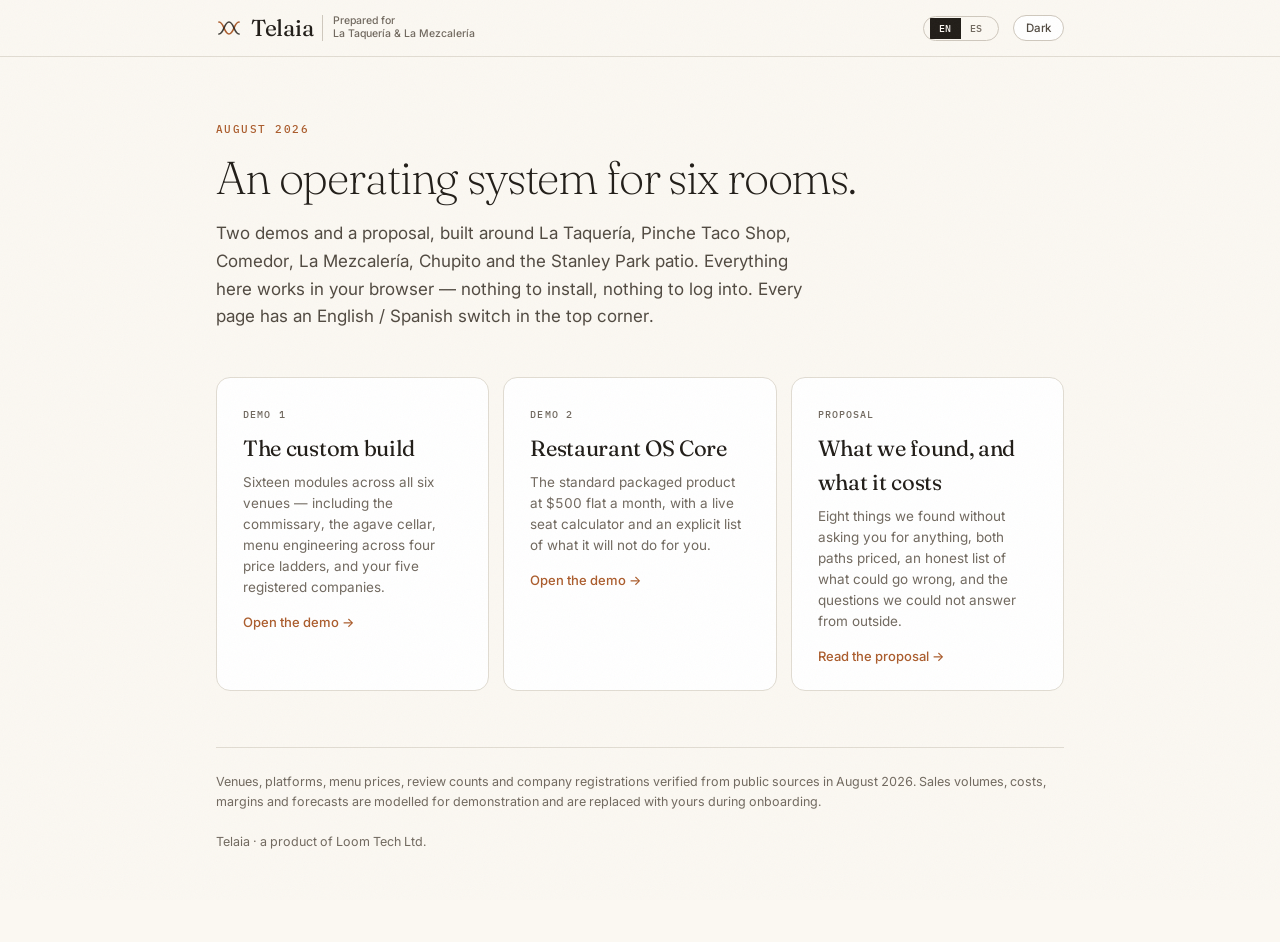
==== commit 06870bb0: "Update: 3 pricing tiers, Google module, review integrity, side nav, tone pass" ====
--- a/lataqueria/index.html
+++ b/lataqueria/index.html
@@ -87,7 +87,7 @@
 .grid{display:grid;gap:14px}
 /* grid/flex children default to min-width:auto, which lets a wide table blow out
    the whole layout instead of scrolling inside its own container. */
-.grid>*,.split>*,.split7>*,.hero>*{min-width:0}
+.grid>*,.split>*,.split7>*,.hero>*,.demowrap>*{min-width:0}
 .g2{grid-template-columns:repeat(2,1fr)}.g3{grid-template-columns:repeat(3,1fr)}
 .g4{grid-template-columns:repeat(4,1fr)}.g5{grid-template-columns:repeat(5,1fr)}.g6{grid-template-columns:repeat(6,1fr)}
 .row{display:flex;align-items:center;gap:10px}.wrap{flex-wrap:wrap}.between{justify-content:space-between}
@@ -188,30 +188,33 @@
   .stat .v{font-size:21px}
 }
 
-/* ==================== DEMO 1 — sidebar becomes a drawer ==================== */
+/* ============ DEMO 1 + DEMO 2 — side nav becomes an always-visible chip strip ============
+   Never hide navigation behind a hamburger: in a narrow window the demo looked empty. */
 @media(max-width:1000px){
   .app{grid-template-columns:1fr}
+  .app>*,.side,.main{min-width:0}
   .side{position:sticky;top:0;z-index:60;height:auto;overflow:visible;
     border-right:0;border-bottom:1px solid var(--border);
-    flex-direction:row;align-items:center;gap:10px;padding:0 14px;
-    /* NO backdrop-filter here: it would make .side the containing block for the
-       position:fixed nav drawer, collapsing it to the header's height. */
+    flex-direction:row;flex-wrap:wrap;align-items:center;gap:8px;padding:0 14px;
     background:var(--canvas);backdrop-filter:none}
   .brandbox{border-bottom:0;padding:9px 0;flex:1;min-width:0}
   .lockup .pn{display:none}
-  .menubtn{display:inline-flex;align-items:center;justify-content:center;width:36px;height:36px;flex:none;
-    border:1px solid var(--border-strong);border-radius:999px;color:var(--ink-2)}
-  .menubtn:hover{border-color:var(--accent);color:var(--accent)}
-  #nav{position:fixed;left:0;right:0;top:55px;bottom:0;z-index:59;background:var(--surface);
-    overflow-y:auto;padding:6px 14px 30px;border-top:1px solid var(--border);
-    display:none;-webkit-overflow-scrolling:touch}
-  #nav.open{display:block}
-  .nv{padding:11px 12px;font-size:15px}
-  .navgrp{padding:12px 0 2px}
+  .menubtn{display:none}
   .sidefoot{margin:0;border-top:0;padding:0;flex:none;display:flex;align-items:center;gap:8px}
   .sidefoot .row.between{margin:0!important;gap:8px}
-  .sidefoot > div:last-child{display:none}
-  .topbar{padding:9px 14px;gap:8px;top:55px}
+  .sidefoot>div:last-child{display:none}
+  #nav{order:3;flex:1 1 100%;width:100%;min-width:0;max-width:100%;
+    display:flex!important;gap:5px;overflow-x:auto;
+    padding:9px 0;border-top:1px solid var(--border);scrollbar-width:none;position:static}
+  #nav::-webkit-scrollbar{display:none}
+  .navgrp{display:contents}
+  .navgrp .cap{display:none}
+  .nv{flex:none;width:auto;padding:7px 13px;border-radius:999px;border:1px solid var(--border-strong);
+    font-size:12.5px;background:var(--surface);white-space:nowrap;font-weight:500}
+  .nv .ic{display:none}
+  .nv.on{background:var(--ink);color:var(--canvas);border-color:var(--ink)}
+  .nv .bdg{margin-left:5px}
+  .topbar{padding:9px 14px;gap:8px;top:auto}
   .vsel{flex-wrap:nowrap;overflow-x:auto;scrollbar-width:none;padding-bottom:1px;margin:0 -2px}
   .vsel::-webkit-scrollbar{display:none}
   .hide-sm{display:none}
@@ -222,6 +225,14 @@
   .alert .act{margin-left:0;width:100%;margin-top:8px}
   .alert .act .pill{width:100%;justify-content:center}
   .heat td{font-size:10px;padding:5px 3px!important}
+  /* Demo 2's in-shell side nav flattens the same way */
+  .demowrap{grid-template-columns:1fr!important}
+  .demoside{border-right:0!important;border-bottom:1px solid var(--border);
+    flex-direction:row!important;overflow-x:auto;scrollbar-width:none;padding:8px 10px!important;gap:5px!important}
+  .demoside::-webkit-scrollbar{display:none}
+  .dsn{flex:none;white-space:nowrap;border-radius:999px!important;border:1px solid var(--border-strong);
+    padding:7px 13px!important;font-size:12.5px!important}
+  .dsn .ic{display:none}
 }
 
 /* ==================== DEMO 2 + proposal + landing typography ==================== */
@@ -299,11 +310,11 @@
  <div class="grid g3">
   <a class="doc" href="demo-custom.html">
    <span class="cap">Demo 1</span><h3>The custom build</h3>
-   <p>Fifteen modules across all six venues — including the commissary, the agave cellar, menu engineering across four price ladders, and your five registered companies.</p>
+   <p>Sixteen modules across all six venues — including the commissary, the agave cellar, menu engineering across four price ladders, and your five registered companies.</p>
    <div class="go">Open the demo →</div></a>
   <a class="doc" href="demo-restaurant-os.html">
    <span class="cap">Demo 2</span><h3>Restaurant OS Core</h3>
-   <p>The standard packaged product at $499 flat a month, with a live seat calculator and an explicit list of what it will not do for you.</p>
+   <p>The standard packaged product at $500 flat a month, with a live seat calculator and an explicit list of what it will not do for you.</p>
    <div class="go">Open the demo →</div></a>
   <a class="doc" href="proposal.html">
    <span class="cap">Proposal</span><h3>What we found, and what it costs</h3>
@@ -313,7 +324,7 @@
  <div class="foot">Venues, platforms, menu prices, review counts and company registrations verified from public sources in August 2026. Sales volumes, costs, margins and forecasts are modelled for demonstration and are replaced with yours during onboarding.<br><br>Telaia · a product of Loom Tech Ltd.</div>
 </div>
 <script>
-var I18N={"$107,100 net sales · 13.5% margin":"$107,100 ventas netas · 13.5% margen","$118.00 bottle cost · 0.5 pours/mo":"$118.00 costo por botella · 0.5 tragos/mes",") and an asada taco $8 → $12.75 (":") y un taco de asada $8 → $12.75 (",") — but the burrito moves $21 → $22.70 (":") — pero el burrito pasa de $21 → $22.70 (","+1.2 ★ impact":"+1.2 ★ de impacto","-1.1 ★ impact":"-1.1 ★ de impacto",". Core shows you every item against the commission you pay. Deciding what it should be is your call — the point is being able to see it.":". Core te muestra cada platillo frente a la comisión que pagas. Decidir cuál debe ser es cosa tuya — el punto es poder verlo.","/ month":"/ mes","0.4 on hand":"0.4 en existencia","05 — Path B":"05 — Ruta B","10 — Next step":"10 — Siguiente paso","142 mentions ·":"142 menciones ·","16:00–18:00, weekdays. No weekend happy hour, no late-night window — despite trading to 22:30 Sunday and “late” Saturday, and carrying the deepest bar in the group.":"16:00–18:00, entre semana. Sin happy hour en fin de semana, sin franja nocturna — a pesar de operar hasta las 22:30 el domingo y “tarde” el sábado, y de tener la barra más completa del grupo.","1–12 August 2026":"1–12 de agosto de 2026","214 covers · $45.61 avg":"214 comensales · $45.61 prom.","268 covers · $41.94":"268 comensales · $41.94","3 on hand":"3 en existencia","30 Jul":"30 jul","34.0% plate cost":"34.0% costo por platillo","4 mo open":"4 meses abierto","402 covers · $22.24 avg":"402 comensales · $22.24 prom.","5 platforms":"5 plataformas","6 weeks to phase 1 · 18 weeks to complete":"6 semanas a la fase 1 · 18 semanas al total","64 “missing item” refunds in 30 days, concentrated in one SKU at Comedor. 33 of 52 assigned staff have completed it.":"64 reembolsos por “artículo faltante” en 30 días, concentrados en un solo SKU en Comedor. 33 de 52 del equipo asignado ya lo completaron.","7 agave labels below par — 2 are on the current cocktail list":"7 etiquetas de agave bajo mínimo — 2 están en la carta de coctelería actual","96 mentions ·":"96 menciones ·","A $2,450 semi-private booking at Brentwood, unanswered. Your published catering promise is a reply within 24–48 hours. Catering enquiries currently arrive in a shared inbox with no clock on them.":"Una reservación semiprivada de $2,450 en Brentwood, sin respuesta. Tu promesa publicada de catering es responder en 24–48 horas. Hoy las solicitudes de catering llegan a un buzón compartido sin reloj encima.","A commissary producing at volume and a catering page that is unlinked, absent from your sitemap and carries no prices. We have not modelled this at all.":"Una cocina central produciendo a volumen y una página de catering sin enlaces, ausente de tu sitemap y sin precios. Esto no lo modelamos en absoluto.","A cook who moves from Comedor to Brentwood keeps their record. So does the compliance date.":"Un cocinero que se mueve de Comedor a Brentwood conserva su historial. La fecha de cumplimiento también.","Academy & training":"Academia y capacitación","All kitchens":"Todas las cocinas","Approve & post":"Aprobar y publicar","Aug 29":"29 ago","Back office":"Administración","Bank reconciliation":"Conciliación bancaria","Beef — asada / trompo":"Res — asada / trompo","Beverage cost":"Costo de bebidas","Bib Gourmand mention appears in 22 reviews":"La mención Bib Gourmand aparece en 22 reseñas","Birriamen — Comedor 152 units/wk · $13.80 GP · Star":"Birriamen — Comedor 152 unidades/sem · $13.80 UB · Estrella","Booking pace":"Ritmo de reservaciones","Booking surfaces":"Canales de reservación","Bottle-level agave costing across ~200 labels":"Costeo de agaves botella por botella en ~200 etiquetas","Burrito — Mezcalería 118 units/wk · $15.33 GP · Puzzle":"Burrito — Mezcalería 118 unidades/sem · $15.33 UB · Enigma","Categories rising":"Categorías al alza","Ceviche Ixtapa — Mezcalería 102 units/wk · $12.40 GP · Dog":"Ceviche Ixtapa — Mezcalería 102 unidades/sem · $12.40 UB · Perro","Ceviche Ixtapa — Mezcalería 102 units/wk · $12.40 GP · Puzzle":"Ceviche Ixtapa — Mezcalería 102 unidades/sem · $12.40 UB · Enigma","Channel":"Canal","Chef knowledge + supplier invoices":"Conocimiento del chef + facturas de proveedores","Chupito Yukon backyard: $3,542":"Chupito Yukon patio trasero: $3,542","Chupito Yukon backyard: $4,406":"Chupito Yukon patio trasero: $4,406","Chupito and Stanley Park have no POS we can see from outside. Week-one discovery, not a guess.":"Chupito y Stanley Park no tienen un POS que podamos ver desde fuera. Es hallazgo de la semana uno, no una suposición.","Chupito and the Stanley Park patio have no POS visible from outside. We find out what they run and connect or import it.":"Chupito y el patio de Stanley Park no tienen POS visible desde fuera. Averiguamos qué usan y lo conectamos o lo importamos.","Class":"Clase","Click through the six modules and switch venues in the bar. This is the standard product — the same screens every Telaia restaurant client sees, with your venues in them.":"Recorre los seis módulos y cambia de sucursal en la barra. Este es el producto estándar — las mismas pantallas que ve cada cliente restaurantero de Telaia, con tus sucursales dentro.","Comedor · uses 180/week · lead time 6 weeks":"Comedor · usa 180/semana · tiempo de entrega 6 semanas","Commissary production runs, masa yield and inter-venue transfers":"Corridas de producción de la cocina central, rendimiento de masa y transferencias entre sucursales","Commission":"Comisión","Contract sent":"Contrato enviado","Contribution":"Contribución","Core gives you a clean consolidated P&L and a P&L per venue. It does":"Core te da un estado de resultados consolidado y limpio, y uno por sucursal. Lo que","Core · flat, all 6 venues":"Core · tarifa plana, las 6 sucursales","Counts as read, August 2026":"Conteos tal como se leyeron, agosto de 2026","Covers":"Comensales","Covers booked online":"Comensales reservados en línea","Covers modelled from weather, day of week, events, last 8 weeks":"Comensales modelados con clima, día de la semana, eventos y las últimas 8 semanas","Culiacán corn · 18 h steep":"Maíz de Culiacán · 18 h de remojo","Currently $9.50. Beef up 6.8% since May across three price rises. Menu unchanged.":"Hoy $9.50. La res subió 6.8% desde mayo en tres aumentos. El menú sigue igual.","Daily sales, covers, labour and food-cost percentages, plate costs, inventory positions, P&L lines and forecasts. These are here to show the shape of the product. Week one of onboarding replaces every one of them with yours.":"Ventas diarias, comensales, porcentajes de nómina y de costo de alimentos, costos por platillo, posiciones de inventario, líneas del estado de resultados y pronósticos. Están aquí para mostrar la forma del producto. La semana uno de la implementación reemplaza cada uno de ellos con los tuyos.","Data illustrative unless tagged":"Datos ilustrativos salvo que estén etiquetados","Days 1–3":"Días 1–3","Delivery comm.":"Com. delivery","Delivery platforms":"Plataformas de delivery","Demo 1 · Custom build →":"Demo 1 · Desarrollo a la medida →","Demo data":"Datos de demo","Direct (tbdine)":"Directo (tbdine)","Dishwasher":"Lavaloza","Enchiladas de Pollo — Mezcalería 63 units/wk · $20.72 GP · Puzzle":"Enchiladas de Pollo — Mezcalería 63 unidades/sem · $20.72 UB · Enigma","Every card settlement and platform payout matched back to the sales behind it":"Cada liquidación de tarjeta y cada depósito de plataforma conciliado con las ventas que lo generaron","Every course ships in English and Mexican Spanish, because half your line reads one and half reads the other.":"Cada curso sale en inglés y en español mexicano, porque la mitad de tu línea lee uno y la otra mitad lee el otro.","Every enquiry, one board":"Cada solicitud, un solo tablero","Every item and price on lataqueria.com and lamezcaleria.ca is already mapped":"Cada platillo y cada precio de lataqueria.com y lamezcaleria.ca ya están mapeados","Every platform deposit is matched to the orders that produced it, and the gap — commission, adjustments, refunds, promo funding — is itemised. This is the single most common place multi-venue groups lose money quietly.":"Cada depósito de plataforma se concilia con las órdenes que lo generaron, y la diferencia — comisión, ajustes, reembolsos, promociones financiadas — queda desglosada. Este es el lugar más común donde los grupos de varias sucursales pierden dinero en silencio.","Every venue and address; both POS platforms, inferred from your live ordering and gift-card domains; the three delivery platforms and which have APIs; Resy, Tock and the 2014 OpenTable listing; all menu prices; review counts and ratings; five registrants in public business-licence data.":"Cada sucursal y su dirección; las dos plataformas de POS, inferidas de tus dominios de pedidos y de tarjetas de regalo en vivo; las tres plataformas de delivery y cuáles tienen API; Resy, Tock y el listado de OpenTable de 2014; todos los precios del menú; conteos de reseñas y calificaciones; cinco titulares en los datos públicos de licencias de negocio.","Exposure":"Exposición","First-year total":"Total del primer año","Fix the 404":"Arreglar el 404","Flat. Six venues or sixteen — the price does not move.":"Tarifa plana. Seis sucursales o dieciséis — el precio no se mueve.","FoodSafe Level 1 — refresher":"FoodSafe Nivel 1 — repaso","Forecast covers: $1,520":"Comensales pronosticados: $1,520","Forecast-linked rostering and wage benchmarking":"Rol de turnos ligado al pronóstico y comparativo de sueldos","Fri":"Vie","Fri–Sun of week":"Vie–dom de la semana","From masa run 08:00":"De la corrida de masa de las 08:00","From your live platform listings":"De tus listados en vivo en plataformas","Full service · licensed":"Servicio completo · con licencia","Gift card redemptions — Toast":"Canjes de tarjeta de regalo — Toast","Gift card redemptions — third-party":"Canjes de tarjeta de regalo — terceros","Google, Yelp, Tripadvisor and the delivery apps in one inbox, with replies drafted in your voice and in the language the review was written in.":"Google, Yelp, Tripadvisor y las apps de delivery en un solo buzón, con respuestas redactadas en tu voz y en el idioma en que se escribió la reseña.","Half a day with your bookkeeper to map venues to companies":"Medio día con tu contador para mapear sucursales a razones sociales","Here is what runs the group today, as best we can see it from outside:":"Esto es lo que opera el grupo hoy, hasta donde alcanzamos a ver desde fuera:","Honest about what is easy and what is not":"Honestos sobre lo que es fácil y lo que no","How big is the wholesale line, really?":"¿Qué tan grande es la línea de mayoreo, en realidad?","Inter-company transfer posting":"Registro de transferencias entre razones sociales","Kitchen manager":"Gerente de cocina","Known guests":"Comensales conocidos","La Mezcalería · Chupito · Brentwood flights":"Catas en La Mezcalería · Chupito · Brentwood","Labels":"Etiquetas","Late night":"Nocturno","Line cook":"Cocinero de línea","Live":"En vivo","Live in two weeks.":"En vivo en dos semanas.","Live pipeline":"Embudo en vivo","Live — recalculates when a supplier invoice changes":"En vivo — recalcula cuando cambia la factura de un proveedor","Manual · 6+ only":"Manual · solo 6+","Masa produced today":"Masa producida hoy","Menu engineering and cross-brand price ladders":"Ingeniería de menú y escalas de precios entre marcas","Menu engineering:":"Ingeniería de menú:","Mezcal pechuga · limited":"Mezcal pechuga · limitado","Mon 17":"Lun 17","Monthly":"Mensual","Named servers appear in 41 of these":"En 41 de estas se menciona a meseros por su nombre","Needs a decision today · 1":"Requiere decisión hoy · 1","Never arrived":"Nunca llegó","Next step":"Siguiente paso","Not in Core":"No está en Core","Not included":"No incluido","Open Demo 1 · Custom build →":"Abrir Demo 1 · Desarrollo a la medida →","Open Demo 2 · Restaurant OS →":"Abrir Demo 2 · Restaurant OS →","Open questions":"Preguntas abiertas","Open the live demo →":"Abrir el demo en vivo →","Operating System":"Sistema operativo","Ordered against lead time":"Pedido según tiempo de entrega","Overtime":"Tiempo extra","Owner, CFO, F&B controller, executive chef, beverage director, operations director, and a GM per venue — nine is a realistic starting point for this group.":"Dueño, CFO, contralor de A&B, chef ejecutivo, director de bebidas, director de operaciones y un gerente general por sucursal — nueve es un punto de partida realista para este grupo.","Path A · Restaurant OS":"Ruta A · Restaurant OS","Path A · year one":"Ruta A · año uno","Patio attendant":"Encargado de patio","Payout reconciliation":"Conciliación de depósitos","Per-entity books across five registered companies":"Contabilidad por separado para cinco razones sociales","Pinche and Comedor do zero late-night trade. Both sit within 400 m of venues that do.":"Pinche y Comedor no venden nada en horario nocturno. Ambos están a menos de 400 m de lugares que sí.","Plate cost":"Costo por platillo","Pollo con Mole — Brentwood 77 units/wk · $15.62 GP · Puzzle":"Pollo con Mole — Brentwood 77 unidades/sem · $15.62 UB · Enigma","Pour cost by drink":"Costo por trago de cada bebida","Prices from lamezcaleria.ca/catering. The two Taco Bar tiers carry the same name at $44 and $59 with no published difference — guests cannot tell what the extra $15 buys, and neither can your own staff.":"Precios de lamezcaleria.ca/catering. Los dos niveles de Taco Bar llevan el mismo nombre a $44 y $59 sin diferencia publicada — el comensal no sabe qué compran los $15 extra, y tu propio equipo tampoco.","Proposal":"Propuesta","Puzzles":"Enigmas","Queso Fundido Mixto — Brentwood 88 units/wk · $21.17 GP · Puzzle":"Queso Fundido Mixto — Brentwood 88 unidades/sem · $21.17 UB · Enigma","Read":"Leer","Recipes costed against live supplier prices, theoretical versus actual variance, par levels and low-stock alerts across all six venues.":"Recetas costeadas contra precios vivos de proveedores, variación entre teórico y real, niveles mínimos y alertas de bajo inventario en las seis sucursales.","Reservations":"Reservaciones","Resy and Tock read into one book and one guest record, so a guest who books Chupito on Friday and Comedor on Sunday is finally one person.":"Resy y Tock se leen en una sola agenda y un solo registro de comensal, para que quien reserva Chupito el viernes y Comedor el domingo por fin sea una sola persona.","Reviews inbox with drafted replies, English and Spanish":"Buzón de reseñas con borradores de respuesta, en inglés y español","Rostered hours ×10: $1,720":"Horas del rol ×10: $1,720","Rostering built against forecast covers and weather — which matters more for a Stanley Park patio than for any of your rooms. Wage benchmarking against regional medians. A catering pipeline with a clock on every enquiry, and package profitability. Supplier price tracking with drafted purchase orders. And the Academy: training that writes itself from what the system finds — a refund pattern becomes a two-minute pack-out lesson assigned to exactly the people it applies to, in English and in Spanish.":"Rol de turnos armado contra comensales pronosticados y clima — algo que pesa más en un patio de Stanley Park que en cualquiera de tus salones. Comparativo de sueldos contra las medianas de la región. Un embudo de catering con reloj en cada solicitud, y rentabilidad por paquete. Seguimiento de precios de proveedores con órdenes de compra ya redactadas. Y la Academia: capacitación que se escribe sola a partir de lo que el sistema encuentra — un patrón de reembolsos se convierte en una lección de dos minutos sobre cómo empacar, asignada exactamente a quienes les toca, en inglés y en español.","Roughly 200 labels, bottle by bottle: what it cost, what it pours for, how fast it moves.":"Unas 200 etiquetas, botella por botella: cuánto costó, a cuánto se sirve y qué tan rápido se mueve.","Sat":"Sáb","Sat 9 Aug":"Sáb 9 ago","Scope TouchBistro":"Dimensionar TouchBistro","Season to date":"De la temporada a la fecha","Seats":"Usuarios","Second bottle open. Close one before reordering":"Segunda botella abierta. Cierra una antes de volver a pedir","See what it costs →":"Ver cuánto cuesta →","Sep 12":"12 sep","Six rooms.":"Seis salones.","SkipTheDishes payout":"Depósito de SkipTheDishes","Solid = 2026 · faint = same days 2025":"Sólido = 2026 · tenue = mismos días de 2025","Spot pricing — no contract":"Precio spot — sin contrato","Spreadsheets, per venue":"Hojas de cálculo, por sucursal","Standard product · nothing bespoke":"Producto estándar · nada a la medida","Stanley Park patio labour 38.9% — third day above 35%":"Nómina del patio Stanley Park 38.9% — tercer día arriba de 35%","Stars":"Estrellas","Start with Core if":"Empieza con Core si","Supplier price tracking and purchase orders":"Seguimiento de precios de proveedores y órdenes de compra","Supplier up 6.8% since May, menu price unchanged":"Proveedor +6.8% desde mayo, precio de menú sin cambio","Suppliers & purchasing":"Proveedores y compras","Taco Lengua — Brentwood 214 units/wk · $7.14 GP · Plowhorse":"Taco Lengua — Brentwood 214 unidades/sem · $7.14 UB · Caballito","Taco Pescado Baja — Brentwood 297 units/wk · $5.64 GP · Plowhorse":"Taco Pescado Baja — Brentwood 297 unidades/sem · $5.64 UB · Caballito","Taco Trompo de Sirloin — Pinche 512 units/wk · $4.05 GP · Plowhorse":"Taco Trompo de Sirloin — Pinche 512 unidades/sem · $4.05 UB · Caballito","Team training in both languages, and support from a named human":"Capacitación del equipo en los dos idiomas, y soporte de una persona con nombre y apellido","Tech offsite":"Offsite de empresa tech","The custom build starts at $20,000 plus from $1,500 a month. Core credits fully against it if you start here and move later — you are not paying twice.":"El desarrollo a la medida arranca en $20,000 más desde $1,500 al mes. Lo que pagues de Core se acredita completo si empiezas aquí y después te cambias — no pagas dos veces.","The guest record you do not have yet":"El registro de comensales que todavía no tienes","The happy-hour asymmetry":"La asimetría del happy hour","The same problem, at two very different depths":"El mismo problema, a dos profundidades muy distintas","The single most-praised item across every platform. Worth protecting with a written standard rather than one cook’s memory.":"El platillo más elogiado en todas las plataformas. Vale la pena protegerlo con un estándar escrito y no con la memoria de un solo cocinero.","The tortillería, the agave programme and the five-company structure are the actual pain. Those are not edge cases for you — they are the business. Paying $499 a month for a product that cannot see three of your biggest cost centres is the more expensive mistake.":"La tortillería, el programa de agaves y la estructura de cinco razones sociales son el dolor real. Para ti no son casos raros — son el negocio. Pagar $499 al mes por un producto que no puede ver tres de tus centros de costo más grandes es el error más caro.","Then give us ninety minutes with whoever owns the numbers. We would use it to walk the demos at your pace, replace our modelled figures with three or four of your real ones on the spot, settle the open questions above, and tell you honestly whether phase 1 is worth $12,500 to you. If it is not, we will say so.":"Luego danos noventa minutos con quien sea dueño de los números. Los usaríamos para recorrer los demos a tu ritmo, reemplazar nuestras cifras modeladas con tres o cuatro reales tuyas en el momento, resolver las preguntas abiertas de arriba y decirte con honestidad si la fase 1 vale $12,500 para ti. Si no los vale, te lo decimos.","Theoretical-to-actual gap of 2–4 points is typical for a group without live costing. We model recovering":"Una brecha entre teórico y real de 2–4 puntos es lo típico en un grupo sin costeo en vivo. Modelamos recuperar","Things we could not settle from outside":"Cosas que no pudimos resolver desde fuera","Three platforms, three commission rates.":"Tres plataformas, tres tasas de comisión.","Toast eGift at La Mezcalería · a third-party marketplace listing for La Taquería":"Toast eGift en La Mezcalería · un listado de marketplace de terceros para La Taquería","Today · at cost":"Hoy · a costo","Today’s 118 kg run covers Comedor and Pinche but leaves Brentwood short for Thursday service. Nixtamal needs an 18-hour steep, so a second batch has to start tonight — this is exactly the decision that currently depends on somebody remembering.":"La corrida de hoy de 118 kg alcanza para Comedor y Pinche, pero deja corto a Brentwood para el servicio del jueves. El nixtamal necesita 18 horas de remojo, así que la segunda tanda tiene que arrancar esta noche — esta es exactamente la decisión que hoy depende de que alguien se acuerde.","Tortillería: nixtamal to press":"Tortillería: del nixtamal a la prensa","TouchBistro ×3 · Toast ×1 · 2 venues unmapped":"TouchBistro ×3 · Toast ×1 · 2 sucursales sin mapear","TouchBistro ×3 · Toast ×1 · Chupito and Stanley Park unmapped":"TouchBistro ×3 · Toast ×1 · Chupito y Stanley Park sin mapear","Tracks delivery volume":"Sigue el volumen de delivery","Trailing 30 days":"Últimos 30 días","Trailing 7 days · group":"Últimos 7 días · grupo","Trompo & pastor line standard":"Estándar de línea de trompo y pastor","Tue 18":"Mar 18","Tue/Fri":"Mar/vie","Tuna Tartare — Brentwood 34 units/wk · $12.76 GP · Puzzle":"Tuna Tartare — Brentwood 34 unidades/sem · $12.76 UB · Enigma","Two brands, one owner":"Dos marcas, un dueño","Uber Eats + DoorDash live, Skip weekly":"Uber Eats + DoorDash en vivo, Skip semanal","Uber Eats and DoorDash live; SkipTheDishes imported and reconciled weekly":"Uber Eats y DoorDash en vivo; SkipTheDishes importado y conciliado cada semana","Value":"Valor","Variance":"Variación","Verified from public sources, August 2026":"Verificado con fuentes públicas, agosto de 2026","We can see five registrants in public business-licence data — which we would re-verify against the City’s own portal before relying on it — but not which one trades at 1622 Commercial Drive or 367 Seymour, and two of the licences we found are attached to addresses that have since closed. Half a day with whoever keeps your books, in week one, and this stops being a risk.":"Vemos cinco titulares en los datos públicos de licencias de negocio — que volveríamos a verificar en el portal de la Ciudad antes de confiar en ellos — pero no cuál opera en 1622 Commercial Drive o en 367 Seymour, y dos de las licencias que encontramos están ligadas a direcciones que ya cerraron. Medio día con quien lleva tus libros, en la semana uno, y esto deja de ser un riesgo.","We do not have your books. Everything below is modelled from what is public plus industry-standard ranges, and every line states what it assumes so you can knock any of them down. If three of the seven hold, the build pays for itself in its first year several times over.":"No tenemos tus libros. Todo lo de abajo está modelado con lo que es público más rangos estándar de la industria, y cada línea dice de qué parte para que puedas tumbar la que quieras. Si tres de las siete se sostienen, el desarrollo se paga varias veces en su primer año.","We have built both so you can see them rather than imagine them. Open the demos side by side — five minutes in each will tell you more than another twenty pages of this document.":"Construimos los dos para que los veas en vez de imaginarlos. Abre los demos lado a lado — cinco minutos en cada uno te dirán más que otras veinte páginas de este documento.","Weather sensitivity":"Sensibilidad al clima","Weekend share":"Peso del fin de semana","Weekly CSV":"CSV semanal","Weekly GP":"UB semanal","Weekly spend":"Gasto semanal","What Core does not cover":"Lo que Core no cubre","What each brand currently offers":"Lo que ofrece hoy cada marca","What people actually talk about":"De qué habla realmente la gente","What this demo is":"Qué es este demo","What you buy, what it costs this week against last, and which menu prices have stopped covering it.":"Qué compras, cuánto cuesta esta semana contra la pasada y qué precios de menú ya dejaron de cubrirlo.","Where it lives":"Dónde vive","Where trade actually happens across six rooms with six different rhythms — and the windows nobody is trading in yet.":"Dónde ocurre realmente la venta en seis salones con seis ritmos distintos — y las franjas en las que nadie está vendiendo todavía.","Wholesale packs":"Paquetes de mayoreo","Why":"Por qué","Within tolerance":"Dentro de tolerancia","Wrong order":"Orden equivocada","You are running two POS platforms":"Estás operando dos plataformas de POS","You end phase 2 with:":"Terminas la fase 2 con:","You have built something unusual in Vancouver: two distinct restaurant brands, a Michelin-recommended cocktail bar, a working tortillería and a seasonal patio in Stanley Park — all sharing an owner. What you do not have is a single place to look at any of it.":"Has construido algo poco común en Vancouver: dos marcas de restaurante distintas, un bar de coctelería recomendado por Michelin, una tortillería en operación y un patio de temporada en Stanley Park — todos con el mismo dueño. Lo que no tienes es un solo lugar donde verlo todo.","Your La Taquería ordering links resolve to TouchBistro (":"Tus ligas de pedidos de La Taquería llevan a TouchBistro (","Your data exportable in full, whenever you want it":"Tus datos exportables por completo, cuando tú quieras","Your delivery markup has no policy behind it":"Tu sobreprecio de delivery no tiene una política detrás","across 9 categories":"en 9 categorías","awaiting weekly file":"en espera del archivo semanal","from the 08:00 run":"de la corrida de las 08:00","high":"alta","last 30 days":"últimos 30 días","lead 9 days":"entrega 9 días","medium":"media","modelled for illustration":"modelado para ilustrar","no feed":"sin feed","no feed exists":"no existe feed","of hours":"de las horas","off":"apagado","on":"encendido","per person":"por persona","production runs planned against tomorrow’s combined forecast, masa yield, every inter-venue transfer priced and posted on both sides of the company boundary, and the frozen wholesale line given its own P&L.":"corridas de producción planeadas contra el pronóstico combinado de mañana, rendimiento de masa, cada transferencia entre sucursales valuada y registrada en ambos lados de la frontera entre razones sociales, y la línea de mayoreo congelado con su propio estado de resultados.","quoted separately":"se cotiza por separado","since 6 July":"desde el 6 de julio","target 31.0% · under by 3.2 pts":"meta 31.0% · abajo por 3.2 pts","target: same day":"meta: el mismo día","today":"hoy","trailing 7 days":"últimos 7 días","verified on your live listings":"verificado en tus listados en vivo","verified on your site":"verificado en tu sitio","vs 132 kg needed":"vs 132 kg necesarios","vs 29% target":"vs meta de 29%","— a chicken dish — as (V,GF), and publishes no legend anywhere explaining what V, GF or DF mean. Your happy-hour page lists a 12 oz cantarito pitcher at $120. Neither Pinche’s nor Comedor’s opening hours appear anywhere on your site. Your two Taco Bar catering tiers carry the same name and identical published inclusions at $44 and $59.":"— un platillo de pollo — como (V,GF), y no publica en ningún lado una leyenda que explique qué significan V, GF o DF. Tu página de happy hour lista una jarra de cantarito de 12 oz en $120. Ni los horarios de Pinche ni los de Comedor aparecen en ninguna parte de tu sitio. Tus dos niveles de catering Taco Bar llevan el mismo nombre y las mismas inclusiones publicadas a $44 y $59.","— no change":"— sin cambio","$11,904 a year · $1,984 saved by paying annually":"$11,904 al año · $1,984 de ahorro al pagar anual","$124,800 net sales · 13.7% margin":"$124,800 en ventas netas · 13.7% de margen","$186.00 bottle cost · 0.9 pours/mo":"$186.00 costo por botella · 0.9 tragos/mes","$2,500 (from $5,000)":"$2,500 (antes $5,000)","$26,000 net sales · 1.0% margin":"$26,000 en ventas netas · 1.0% de margen","$350 per location · published":"$350 por sucursal · publicado","+ 2 venues unmapped":"+ 2 sucursales sin mapear","+1.3 ★ impact":"impacto +1.3 ★",", one time":", pago único",". A baja fish taco is $5.00 at Pinche and $9.00 at La Mezcalería — that may be exactly right for two different rooms. The point is that today nothing shows you the ladder in one place.":". Un taco de pescado baja cuesta $5.00 en Pinche y $9.00 en La Mezcalería — puede que así esté bien para dos sucursales distintas. El punto es que hoy nada te muestra esa escalera de precios en un solo lugar.",". Label counts are read from that page and want a hand-check at go-live.":". Los conteos de etiquetas se leyeron de esa página y conviene verificarlos a mano al arranque.",". Two of them are licensed at addresses that have since closed, and no entity is publicly attached to 1622 Commercial Drive or 367 Seymour. Part of onboarding is sitting down with your bookkeeper and mapping every trading venue to the company that actually owns it — because inter-company transfers from the commissary are already happening whether or not they are booked.":". Dos de ellas están registradas en direcciones que ya cerraron, y ninguna razón social aparece públicamente ligada a 1622 Commercial Drive ni a 367 Seymour. Parte de la implementación es sentarnos con tu contador y mapear cada sucursal en operación a la empresa que realmente la posee — porque las transferencias entre empresas desde la cocina central ya están ocurriendo, se registren o no.","01 — Before we pitched, we looked":"01 — Antes de proponerte algo, investigamos","02 — The shape of the problem":"02 — La forma del problema","04 — Path A":"04 — Ruta A","08 — What could go wrong":"08 — Qué podría salir mal","1.0% margin":"1.0% de margen","12 h overnight":"12 h durante la noche","15 — the six above plus commissary, agave cellar, menu engineering, labour, catering, suppliers, training, multi-entity":"15 — los seis de arriba más cocina central, cava de agaves, ingeniería de menú, nómina, catering, proveedores, capacitación y multi-razón social","187 mentions ·":"187 menciones ·","2 days unbanked at Stanley Park":"2 días sin depositar en Stanley Park","22.2% blended":"22.2% combinado","27.0% plate cost":"27.0% costo por platillo","2×/week":"2×/semana","312 covers · $19.81":"312 comensales · $19.81","322 W Hastings — site closed May 2025":"322 W Hastings — local cerrado en mayo 2025","38.6% plate cost":"38.6% costo por platillo","5 mo open":"5 meses abierto","6 extra seats (9 total)":"6 usuarios extra (9 en total)","6 of 9":"6 de 9","6 — today, food cost, finance, delivery, reviews, reservations":"6 — hoy, costo de alimentos, finanzas, delivery, reseñas, reservaciones","8.75% below":"8.75% por debajo","A guest who books Chupito on Friday and orders Comedor on Sunday is one person. Today they are five unrelated records in five systems.":"Un comensal que reserva en Chupito el viernes y pide Comedor el domingo es una sola persona. Hoy son cinco registros sin relación en cinco sistemas.","Academy and training":"Academia y capacitación","Academy — training generated from what the system finds":"Academia — capacitación generada a partir de lo que el sistema detecta","Accounting":"Contabilidad","Add-ons":"Complementos","Adjust roster":"Ajustar rol de turnos","All roles":"Todos los puestos","Allergy and preference notes that travel":"Notas de alergias y preferencias que siguen al comensal","Applying La Taquería’s existing weekend and late-night happy-hour structure to a venue that runs neither.":"Aplicar la estructura de happy hour de fin de semana y de noche que ya tiene La Taquería a una sucursal que no maneja ninguna de las dos.","Aug 30":"30 ago","Baby Back Ribs":"Costillas baby back","Bar & agave cellar:":"Bar y cava de agaves:","Bar & cellar":"Bar y cava","Base spirit":"Destilado base","Best day":"Mejor día","Billed $12,410 yearly — $2,482 saved":"Facturado $12,410 al año — $2,482 de ahorro","Birriamen — Brentwood 143 units/wk · $13.83 GP · Puzzle":"Birriamen — Brentwood 143 unidades/sem · $13.83 UB · Enigma","Both POS platforms connected, all three delivery platforms reconciled to the bank, Resy and Tock into one guest record, all five review platforms into one inbox with drafted replies, a P&L per venue":"Las dos plataformas de POS conectadas, las tres plataformas de delivery conciliadas contra el banco, Resy y Tock en un solo registro de comensal, las cinco plataformas de reseñas en una sola bandeja con borradores de respuesta, un estado de resultados por sucursal","Both read cleanly into a single guest record. The 2014 OpenTable listing gets claimed or retired.":"Las dos entran limpias a un solo registro de comensal. La ficha de OpenTable de 2014 se reclama o se da de baja.","Bottle-level costing across ~200 labels, pour cost by cocktail, slow-mover detection.":"Costeo botella por botella de ~200 etiquetas, costo por trago de cada coctel y detección de productos de lento desplazamiento.","Bowl Pollo al Carbón — Pinche 131 units/wk · $10.80 GP · Dog":"Bowl Pollo al Carbón — Pinche 131 unidades/sem · $10.80 UB · Perro","Brand activation":"Activación de marca","Brunch / lunch share":"Participación de brunch / comida","Brunch/Lunch":"Brunch/Comida","Burrito — Mezcalería 118 units/wk · $15.33 GP · Dog":"Burrito — Mezcalería 118 unidades/sem · $15.33 UB · Perro","By platform and venue":"Por plataforma y sucursal","Cash deposits":"Depósitos en efectivo","Catering & events":"Catering y eventos","Ceviche and Molcajete cover through Sunday":"Ceviche y Molcajete alcanzan hasta el domingo","Cheese & dairy":"Quesos y lácteos","Chef knowledge plus supplier invoices":"Conocimiento del chef más facturas de proveedores","Chupito Yukon backyard: $5,789":"Chupito Yukon patio trasero: $5,789","Comedor · uses 26/week · lead time 2 days":"Comedor · consume 26/semana · tiempo de entrega 2 días","Comm.":"Com.","Concentrated in one SKU — see today's alert":"Concentrado en un solo SKU — ve la alerta de hoy","Confidence":"Confianza","Contribution margin":"Margen de contribución","Courses live":"Cursos activos","Culiacán corn":"Maíz de Culiacán","Daypart mix by venue":"Mezcla por franja horaria y sucursal","Days 2–6":"Días 2–6","Delivery clamshell — large":"Contenedor de delivery — grande","Delivery gross":"Bruto de delivery","Delivery pack-out checklist":"Checklist de empaque para delivery","Deposits matched to sales":"Depósitos conciliados con ventas","Dinner":"Cena","Discovery on two venues":"Descubrimiento en dos sucursales","DoorDash payout":"Depósito de DoorDash","Enquiry":"Solicitud","Enquiry pipeline, package profitability, buyout and seasonal-concession P&L.":"Embudo de solicitudes, rentabilidad por paquete y estado de resultados de rentas completas y concesiones de temporada.","Extra añejo — cask 12 yr":"Extra añejo — barrica 12 años","FOH · bar":"Piso · bar","Finance & entities":"Finanzas y razones sociales","Five registered companies found in public records":"Cinco razones sociales encontradas en registros públicos","Five registered companies, and the commissary crosses them":"Cinco razones sociales, y la cocina central las cruza","Flat rent, revenue share or something else changes how we model that unit’s P&L and whether “is next season worth signing” is a question the system can actually answer.":"Renta fija, porcentaje de ventas u otro esquema cambia cómo modelamos el estado de resultados de esa unidad y si “¿vale la pena firmar la próxima temporada?” es una pregunta que el sistema pueda contestar de verdad.","Food":"Alimentos","Food cost & inventory":"Costo de alimentos e inventario","Forecast covers: $1,610":"Comensales pronosticados: $1,610","Forecast-linked rosters, wage benchmarking, overtime control.":"Roles de turnos ligados al pronóstico, comparación de sueldos con el mercado y control de horas extra.","Four menus, four price ladders, one kitchen network. Which plates earn their space — and where the same dish costs three different amounts.":"Cuatro menús, cuatro escaleras de precios, una sola red de cocinas. Qué platillos se ganan su lugar — y dónde el mismo platillo cuesta tres precios distintos.","Free-pour variance at two bars — no jiggers on the Chupito well":"Variación por servir a pulso en dos barras — sin jigger en el well de Chupito","Frozen SKUs currently sold through Comedor’s delivery listings, $7.00–$29.50":"SKUs congelados que hoy se venden por las fichas de delivery de Comedor, $7.00–$29.50","Frozen retail packs":"Paquetes congelados para venta al público","GP/plate":"UB/platillo","Gap":"Brecha","Google · Yelp · Tripadvisor · Uber Eats · Skip — checked by hand":"Google · Yelp · Tripadvisor · Uber Eats · Skip — revisados a mano","Gross":"Bruto","Guacamole & Chips — Brentwood 402 units/wk · $8.69 GP · Plowhorse":"Guacamole & Chips — Brentwood 402 unidades/sem · $8.69 UB · Caballito","Guest & revenue":"Comensal e ingresos","Halving “missing item” refunds, which are currently concentrated in a single SKU, plus consistent markup against commission.":"Reducir a la mitad los reembolsos por “producto faltante”, hoy concentrados en un solo SKU, más un margen consistente frente a la comisión.","How each room takes a booking":"Cómo toma una reservación cada sucursal","Hoy · Today":"Hoy","If budget is the binding constraint this year":"Si el presupuesto es la restricción real de este año","La Mezcaleria booking path is barely discoverable":"La ruta de reservación de La Mezcalería casi no se encuentra","La Taquería sells three flights at $25–$27. The venue with ~200 labels and “Canada’s first mezcalería” on the door sells none — the only flight there is a $34 margarita flight. A curated flight is the fastest route to moving the five bottles above.":"La Taquería vende tres catas de $25–$27. La sucursal con ~200 etiquetas y “la primera mezcalería de Canadá” en la puerta no vende ninguna — la única cata ahí es una de margaritas de $34. Una cata curada es la vía más rápida para mover las cinco botellas de arriba.","Labour":"Nómina","Labour against target":"Nómina contra meta","Live API — orders and payouts in real time.":"API en vivo — órdenes y depósitos en tiempo real.","Live demo":"Demo en vivo","Live · updates as tills post":"En vivo · se actualiza conforme entran las cajas","Locked to Mar 2027":"Fijo hasta marzo 2027","Lower Mainland–Southwest medians":"Medianas de Lower Mainland–Southwest","MTD · what each room puts in the group’s pocket after its own costs":"Del mes a la fecha · lo que cada sucursal le deja al grupo después de sus propios costos","Made":"Producido","Margarita Flight":"Cata de margaritas","Masa & tortilla":"Masa y tortilla","Menu engineering across brands":"Ingeniería de menú entre marcas","Missing item":"Producto faltante","Most-praised single item across every platform":"El platillo más elogiado en todas las plataformas","Multi-entity accounting":"Contabilidad multi-razón social","Needs a decision today · 2":"Necesita decisión hoy · 2","Net sales, trailing 4 weeks average":"Ventas netas, promedio de las últimas 4 semanas","New this week":"Nuevo esta semana","Next 14 days vs the same window last year":"Próximos 14 días vs la misma ventana del año pasado","No developer portal — Skip routes every integration through certified middleware partners. Weekly CSV, imported and reconciled automatically. Not same-day, and it will not become same-day.":"No hay portal de desarrolladores — Skip enruta cada integración por socios de middleware certificados. CSV semanal, importado y conciliado automáticamente. No es el mismo día, y no lo va a ser.","None of this is a mistake. It is what happens when a group grows one room at a time over thirteen years, each opening solving its own problem with whatever was best that year. The cost is not any single tool — it is that nobody can answer “how did the group do yesterday” without opening eleven of them.":"Nada de esto es un error. Es lo que pasa cuando un grupo crece una sucursal a la vez durante trece años, y cada apertura resuelve su propio problema con lo mejor que había ese año. El costo no es ninguna herramienta en particular — es que nadie puede contestar “¿cómo le fue al grupo ayer?” sin abrir once de ellas.","Occupancy":"Ocupación","One ledger, all 6 venues":"Un solo libro contable, las 6 sucursales","One screen.":"Una sola pantalla.","Only 2 pours since March. Bundle into a Jalisco flight":"Solo 2 tragos desde marzo. Inclúyela en una cata de Jalisco","Operate":"Operar","Other":"Otros","Overview":"Resumen","P&L by venue":"Estado de resultados por sucursal","Packaged tier · Demo 2 of 2":"Nivel empaquetado · Demo 2 de 2","Packaging — delivery":"Empaque — delivery","Path B · year one":"Ruta B · año uno","Pescado Tulum — Brentwood 52 units/wk · $14.49 GP · Puzzle":"Pescado Tulum — Brentwood 52 unidades/sem · $14.49 UB · Enigma","Phase 1 costs $12,500 and lands in six weeks. If it does not change how you run Monday mornings, stop there.":"La fase 1 cuesta $12,500 y aterriza en seis semanas. Si no cambia cómo manejas tus lunes por la mañana, ahí párale.","Phase 3 · Depth":"Fase 3 · Profundidad","Pinche is a two-storey downtown restaurant with two patios and no online booking at all — parties of six or more email an inbox. Comedor is the same. Core cannot open a booking channel for you, but it can show you what those covers are worth.":"Pinche es un restaurante de dos pisos en el centro, con dos patios y sin ninguna reservación en línea — los grupos de seis o más escriben a un correo. Comedor está igual. Core no puede abrirte un canal de reservaciones, pero sí puede mostrarte cuánto valen esos comensales.","Pinche on Seymour is a two-storey downtown restaurant with two patios. Comedor is 2,000 square feet with a bar. Parties of six or more at either one email an inbox. Only Brentwood and Chupito are on Resy.":"Pinche en Seymour es un restaurante de dos pisos en el centro, con dos patios. Comedor tiene 2,000 pies cuadrados y una barra. En cualquiera de los dos, los grupos de seis o más escriben a un correo. Solo Brentwood y Chupito están en Resy.","Pipeline value":"Valor del embudo","Planned against actual":"Planeado contra real","Plate cost against menu price":"Costo por platillo contra precio de menú","Plowhorses":"Caballitos","Pork Belly Chicharrón":"Chicharrón de panza de cerdo","Prices":"Precios","Production runs at Yukon, transfers between venues, and the catering enquiry pipeline. The most relevant add-on for this group by some distance.":"Corridas de producción en Yukon, transferencias entre sucursales y el embudo de solicitudes de catering. Por mucho, el complemento más relevante para este grupo.","Published packages":"Paquetes publicados","Quality":"Calidad","Quesabirria (2) — Comedor 231 units/wk · $10.50 GP · Plowhorse":"Quesabirria (2) — Comedor 231 unidades/sem · $10.50 UB · Caballito","Queso Fundido portioning varies 22% between the two venues that serve it":"El porcionado del Queso Fundido varía 22% entre las dos sucursales que lo sirven","Ranked by dollars at risk":"Ordenado por dólares en riesgo","Recipes come from your published menus":"Las recetas salen de tus menús publicados","Restaurant OS Core is the standard Telaia product — the six things every multi-venue operator needs to see daily, configured for La Taquería, Pinche, Comedor, La Mezcalería, Chupito and the Stanley Park patio. Flat monthly price whatever the venue count. No custom development.":"Restaurant OS Core es el producto estándar de Telaia — las seis cosas que todo operador multi-sucursal necesita ver a diario, configuradas para La Taquería, Pinche, Comedor, La Mezcalería, Chupito y el patio de Stanley Park. Precio mensual fijo sin importar cuántas sucursales. Sin desarrollo a la medida.","Resy ×2 · Tock ×1 · a 2014 OpenTable listing · two email inboxes":"Resy ×2 · Tock ×1 · una ficha de OpenTable de 2014 · dos bandejas de correo","Risk":"Riesgo","Rostered hours ×10: $1,380":"Horas roladas ×10: $1,380","Rostered hours ×10: $1,980":"Horas roladas ×10: $1,980","Rostering against forecast covers, or wage benchmarking":"Armar el rol de turnos contra comensales pronosticados, o comparar sueldos con el mercado","Rosters built against forecast covers, not last week’s guess — and wages checked against what the market actually pays.":"Roles de turnos armados contra comensales pronosticados, no contra la corazonada de la semana pasada — y sueldos contrastados con lo que el mercado realmente paga.","Roughly seven thousand reviews across five platforms, currently read by whoever remembers to look.":"Cerca de siete mil reseñas en cinco plataformas, hoy leídas por quien se acuerde de entrar.","Said plainly":"Dicho claro","Sales, covers, average check, labour and prime cost for every venue on one screen, updating as the tills post. The one number a Monday morning actually needs.":"Ventas, comensales, cheque promedio, nómina y costo primo de cada sucursal en una sola pantalla, actualizándose conforme entran las cajas. El único número que un lunes por la mañana necesita de verdad.","Saturday 12 Aug":"Sábado 12 ago","Sep 5":"5 sep","Server":"Mesero","Small things that cost trust":"Detalles chicos que cuestan confianza","Spend by category":"Gasto por categoría","Stanley Park · seasonal":"Stanley Park · de temporada","Stanley Park: three days above 35%":"Stanley Park: tres días arriba de 35%","Start with phase 1 of the custom build, not with Core":"Empieza con la fase 1 del desarrollo a la medida, no con Core","State":"Estado","Sun":"Dom","Sunday and Wednesday are rostered ahead of forecast. That is ~46 hours, roughly $840, before anyone works a shift.":"El domingo y el miércoles están rolados por encima del pronóstico. Son ~46 horas, unos $840, antes de que alguien trabaje un turno.","Support with a named human":"Soporte con una persona con nombre y apellido","Taco Pastor — Brentwood 431 units/wk · $6.26 GP · Plowhorse":"Taco Pastor — Brentwood 431 unidades/sem · $6.26 UB · Caballito","Taco Pollo al Carbón — Pinche 604 units/wk · $3.65 GP · Plowhorse":"Taco Pollo al Carbón — Pinche 604 unidades/sem · $3.65 UB · Caballito","Team training, two sessions, both languages":"Capacitación al equipo, dos sesiones, en ambos idiomas","Telaia Restaurant OS · Core tier demo prepared for La Taquería · Pinche Taco Shop · Comedor · La Mezcalería · Chupito · Patio at Stanley Park — August 2026. Venues, platforms, menu prices, review counts and company registrations verified from public sources. Volumes, costs and margins modelled for demonstration.":"Telaia Restaurant OS · demo del nivel Core preparada para La Taquería · Pinche Taco Shop · Comedor · La Mezcalería · Chupito · Patio at Stanley Park — agosto 2026. Sucursales, plataformas, precios de menú, número de reseñas y registros de las empresas verificados en fuentes públicas. Volúmenes, costos y márgenes modelados para la demostración.","Thank you for telling us — a 40-minute wait on a confirmed booking is not our standard, and it was our error. We have changed how we stage Saturday 19:00 seatings. Ask for the manager next time and dinner is on us.":"Gracias por decírnoslo — 40 minutos de espera con una reservación confirmada no es nuestro estándar, y fue nuestro error. Ya cambiamos cómo escalonamos las mesas de las 19:00 del sábado. La próxima vez pregunta por el gerente y la cena va por nuestra cuenta.","The board":"El tablero","The honest recommendation":"La recomendación honesta","The mezcalería sells no agave flight":"La mezcalería no vende ninguna cata de agaves","The shape of the problem":"La forma del problema","The training module wired to the problems the rest of the system is already finding.":"El módulo de capacitación conectado a los problemas que el resto del sistema ya está detectando.","There is no agave flight on the mezcalería list":"No hay ninguna cata de agaves en la carta de la mezcalería","Three of these cross a company boundary":"Tres de estas cruzan de una razón social a otra","Time to live":"Tiempo para salir en vivo","Tortillería / prep":"Tortillería / preparación","Trailing 7 days":"Últimos 7 días","UNITS PER WEEK →":"UNIDADES POR SEMANA →","Uber Eats and DoorDash publish developer documentation. Skip routes every integration through certified middleware partners with no developer portal at all, so it arrives as a weekly file that we import and reconcile automatically. Correct numbers, seven days behind. This will not change, and no vendor who tells you otherwise is being straight with you.":"Uber Eats y DoorDash publican documentación para desarrolladores. Skip enruta cada integración por socios de middleware certificados, sin ningún portal de desarrolladores, así que llega como un archivo semanal que importamos y conciliamos automáticamente. Números correctos, siete días atrás. Esto no va a cambiar, y ningún proveedor que te diga lo contrario está siendo honesto contigo.","Unified guest record":"Registro único del comensal","Value transferred out":"Valor transferido hacia afuera","Venue":"Sucursal","Venues, addresses, opening and closing dates, menu items and prices, POS and ordering platforms, reservation systems, delivery platforms, gift-card providers, review counts and ratings, business-licence registrations and the wage benchmark were all read from public sources in August 2026 and can be checked. Sales volumes, covers, labour and food-cost percentages, plate costs, inventory positions, P&L lines, forecasts and every figure in the return model are":"Sucursales, direcciones, fechas de apertura y cierre, platillos y precios de menú, plataformas de POS y de pedidos, sistemas de reservaciones, plataformas de delivery, proveedores de tarjetas de regalo, número de reseñas y calificaciones, registros de licencias de negocio y el comparativo de sueldos se leyeron de fuentes públicas en agosto de 2026 y se pueden verificar. Los volúmenes de venta, comensales, porcentajes de nómina y de costo de alimentos, costos por platillo, posiciones de inventario, líneas del estado de resultados, pronósticos y cada cifra del modelo de retorno son","Verbal + paper counts at Yukon":"Conteos verbales y en papel en Yukon","Volcán Dulce de Leche — Pinche 96 units/wk · $10.66 GP · Dog":"Volcán Dulce de Leche — Pinche 96 unidades/sem · $10.66 UB · Perro","We would build it in three phases, and you can stop after any of them. Each phase ends with something working, not with a status report.":"Lo construiríamos en tres fases, y puedes parar después de cualquiera. Cada fase termina con algo funcionando, no con un reporte de avance.","Wed 12 Aug 2026 · 20:42 PDT":"Mié 12 ago 2026 · 20:42 PDT","Wed 19":"Mié 19","Wed–Sun":"Mié–Dom","Weeks 1–6 · $12,500":"Semanas 1–6 · $12,500","What Core will not do for you":"Lo que Core no va a hacer por ti","What is actually running the group today — and what the build replaces it with.":"Lo que en realidad opera al grupo hoy — y con qué lo reemplaza el desarrollo.","What it is":"Qué es","What makes you different":"Qué te hace diferente","What the custom build assembles":"Lo que arma el desarrollo a la medida","What we found":"Lo que encontramos","What we found, without asking you for anything":"Lo que encontramos, sin pedirte nada","What you get":"Qué recibes","Wholesale line":"Línea de mayoreo","Why this sits inside the OS and not beside it":"Por qué esto vive dentro del OS y no al lado","Win rate":"Tasa de cierre","Year two onward":"Del año dos en adelante","Yelp and DoorDash still list an active La Taquería Pinche Taco Shop there, but it does not appear on lataqueria.com and no 2025 coverage mentions it. If it is a licensee or a separate operator, that is worth knowing before we build the group rollup.":"Yelp y DoorDash siguen listando ahí un La Taquería Pinche Taco Shop activo, pero no aparece en lataqueria.com y ninguna nota de 2025 lo menciona. Si es un licenciatario o un operador aparte, vale la pena saberlo antes de armar el consolidado del grupo.","Yes":"Sí","You end phase 3 with:":"Terminas la fase 3 con:","Your booking path is barely discoverable":"Tu ruta de reservación casi no se encuentra","Your data exportable at any time, in full":"Tus datos exportables en cualquier momento, completos","Your live Job Bank posting for a line cook is $18.25/hr, which the posting itself flags as":"Tu vacante activa en Job Bank para cocinero de línea está en $18.25/hr, que la misma publicación marca como","Your own agave page is the source for the categories and pour bands":"Tu propia página de agaves es la fuente de las categorías y los rangos de trago","Your rate":"Tu tarifa","Yukon Food Specialties Inc is producing goods consumed by La Mezcalería and by the Stanley Park concession. Untracked, that is an inter-company balance nobody is booking — and it distorts food cost at both ends. The OS prices every transfer and posts both sides.":"Yukon Food Specialties Inc está produciendo bienes que consumen La Mezcalería y la concesión de Stanley Park. Sin rastrear, eso es un saldo entre empresas que nadie está registrando — y distorsiona el costo de alimentos en ambos extremos. El OS le pone precio a cada transferencia y registra los dos lados.","Yukon Food Specialties Inc → partner concept":"Yukon Food Specialties Inc → concepto socio","across the group":"en todo el grupo","available as a $199 add-on":"disponible como complemento de $199","core to the build":"parte central del desarrollo","covers on rain days":"comensales en días de lluvia","daily 06:00":"diario 06:00","everything Core does, plus your entity structure":"todo lo que hace Core, más tu estructura de razones sociales","keep separate ledgers per registered entity or post inter-company transfers on both sides. If that matters to your accountant, that is the custom build.":"llevar libros separados por razón social ni registrar las transferencias entre empresas en ambos lados. Si eso le importa a tu contador, eso es el desarrollo a la medida.","new starters":"nuevos ingresos","no unified record today":"hoy no hay registro único","none":"ninguno","of 1,470 today":"de 1,470 hoy","of spend":"del gasto","one":"uno","partial":"parcial","profitable, unsold":"rentable, no se vende","reconciled":"conciliado","roughly two hundred labels costed bottle by bottle, pour cost per cocktail, slow-mover detection, and the flight programme the mezcalería does not currently have.":"cerca de doscientas etiquetas costeadas botella por botella, costo por trago de cada coctel, detección de productos de lento desplazamiento y el programa de catas que la mezcalería hoy no tiene.","same add-on":"mismo complemento","scoped":"con alcance definido","target 31.0% · under by 4.6 pts":"meta 31.0% · 4.6 pts por debajo","the rest walk in":"el resto llega sin reservación","this month, group":"este mes, grupo","units":"unidades","verified on both menus":"verificado en ambos menús","vs 23.2% target":"vs meta 23.2%","vs 31% target":"vs meta 31%","vs 60.0% ceiling":"vs tope 60.0%","vs target":"vs meta","where it appears. Volumes, costs, rosters and margins are":"donde aparece. Los volúmenes, costos, roles de turnos y márgenes son","~200 agave labels, counted by eye":"~200 etiquetas de agave, contadas a ojo","— they are here to show the shape of the system, not to claim we know your numbers. Onboarding replaces all of it with yours in the first two weeks.":"— están aquí para mostrar la forma del sistema, no para afirmar que conocemos tus números. La implementación los reemplaza todos por los tuyos en las primeras dos semanas.","“Waited 40 minutes for a table with a reservation. Food was good when it finally came.”":"“Esperé 40 minutos por una mesa con reservación. La comida estuvo buena cuando por fin llegó.”","“Waited 40 minutes for a table with a reservation.”":"“Esperé 40 minutos por una mesa con reservación.”","$2,500 onboarding":"$2,500 de implementación","$248.00 bottle cost · 0.2 pours/mo":"$248.00 costo por botella · 0.2 tragos/mes","$47,200 net sales · 39.4% margin":"$47,200 ventas netas · 39.4% margen","$96.00 bottle cost · 0.4 pours/mo":"$96.00 costo por botella · 0.4 tragos/mes","). At Comedor, tacos and quesabirria are up 30%, sopa de tortilla 44%, and churros are unchanged. It is item by item, not category by category, and nothing checks any of it against the commission you pay.":"). En Comedor, los tacos y la quesabirria suben 30%, la sopa de tortilla 44%, y los churros siguen igual. Es platillo por platillo, no categoría por categoría, y nada de eso se contrasta con la comisión que pagas.","+1.4 ★ impact":"+1.4 ★ de impacto",", store IDs 20317, 27144 and 42736 — in the order the venues opened). La Mezcalería’s gift cards run on Toast. Two ledgers, no shared view.":", IDs de tienda 20317, 27144 y 42736 — en el orden en que abrieron las sucursales). Las tarjetas de regalo de La Mezcalería corren en Toast. Dos contabilidades, ninguna vista compartida.",". Onboarding costs each one against your invoices, and from then on a supplier price change moves the plate cost the same day.":". La implementación costea cada uno contra tus facturas, y de ahí en adelante un cambio de precio de un proveedor mueve el costo por platillo el mismo día.",". Plate costs are modelled — the build replaces them with your invoices.":". Los costos por platillo están modelados — el desarrollo los reemplaza con tus facturas.",". Your contact page carries no booking link at all, so the only route to Tock is from the homepage. Separately, your OpenTable listing has sat untouched since 2014 and now tells anyone searching there that you are “not on the OpenTable booking network”. Core surfaces both on day one; fixing them takes an afternoon.":". Tu página de contacto no lleva ningún enlace de reservación, así que la única ruta a Tock es desde la página de inicio. Aparte, tu ficha de OpenTable lleva sin tocarse desde 2014 y hoy le dice a quien busque ahí que “no estás en la red de reservaciones de OpenTable”. Core levanta ambas desde el día uno; arreglarlas toma una tarde.","07 — What it should return":"07 — Lo que debe rendir","09 — Open questions":"09 — Preguntas abiertas","1.1 on hand":"1.1 en existencia","11 mo open":"11 meses abierto","13.5% margin":"13.5% margen","1–12 August 2026 · month to date":"1–12 de agosto 2026 · del mes a la fecha","2 are urgent":"2 son urgentes","2 below par and on the current cocktail list":"2 bajo mínimo y en la carta de coctelería actual","2 new 1-star reviews mention wait time — replies drafted":"2 reseñas nuevas de 1 estrella mencionan el tiempo de espera — borradores listos","203 mentions ·":"203 menciones ·","2549 Cambie (closed) · now listed at 2450 Yukon":"2549 Cambie (cerrado) · ahora listado en 2450 Yukon","28.3% blended":"28.3% combinado","3 seats included, then $49 each":"3 usuarios incluidos, luego $49 c/u","3×/week":"3×/semana","4 Uber Eats refunds today ($187) — all \"missing item\", all the same SKU":"4 reembolsos de Uber Eats hoy ($187) — todos por \"platillo faltante\", todos del mismo SKU","402 covers · $22.24":"402 comensales · $22.24","6 live enquiries":"6 solicitudes activas","6 mo open":"6 meses abierto","64 orders · concentrated in one SKU at Comedor":"64 pedidos · concentrados en un SKU en Comedor","96 covers · $45.00 avg":"96 comensales · $45.00 prom.","A P&L per venue and a consolidated group view, with every card settlement and platform payout matched back to the sales that produced it.":"Un estado de resultados por sucursal y una vista consolidada del grupo, con cada liquidación de tarjeta y cada depósito de plataforma conciliado con las ventas que lo generaron.","A note on the numbers in this document.":"Una nota sobre los números de este documento.","AI Receptionist":"Recepcionista IA","Actual":"Real","Add-on · +$199/mo":"Complemento · +$199/mes","Agave & spirits":"Agaves y destilados","Agave agent · 6 labels":"Agente de agaves · 6 etiquetas","Agave cellar, bottle level":"Cava de agaves, por botella","Agave knowledge of staff":"Conocimiento de agaves del equipo","Agave spirits":"Destilados de agave","Agave working capital":"Capital de trabajo en agaves","All prices read off your live menus, August 2026":"Todos los precios tomados de tus menús en vivo, agosto 2026","Allergen tagging & menu legend":"Etiquetado de alérgenos y leyenda del menú","An hour in the Yukon kitchen with whoever runs the tortillería":"Una hora en la cocina de Yukon con quien lleve la tortillería","Applying the La Taquería late-night lift to La Mezcalería’s Fri–Sat 22:00+ trade at current covers. The OS runs this as a two-week A/B before you commit.":"Aplicando el impulso nocturno de La Taquería al movimiento de vie–sáb 22:00+ de La Mezcalería con los comensales actuales. El OS lo corre como un A/B de dos semanas antes de que te comprometas.","Approve":"Aprobar","Attached to":"Asignado a","Avg check":"Cheque prom.","Baby Back Ribs — Brentwood 41 units/wk · $12.39 GP · Puzzle":"Baby Back Ribs — Brentwood 41 unidades/sem · $12.39 UB · Enigma","Batch 2/day":"2 lotes/día","Beer & cider":"Cerveza y sidra","Below par at Comedor":"Bajo mínimo en Comedor","Below par right now":"Bajo mínimo ahora mismo","Birria consomé":"Consomé de birria","Booked":"Reservado","Booked %":"% reservado","Both POS platforms, three delivery accounts, Resy and Tock, review profiles, recipes from your live menus, bank feeds, team training in English and Spanish, go-live.":"Las dos plataformas de punto de venta, tres cuentas de delivery, Resy y Tock, perfiles de reseñas, recetas de tus menús en vivo, movimientos bancarios, capacitación del equipo en inglés y español, arranque en vivo.","Both are Saturday 19:00–20:30, when you seated 118 covers against 4 servers. Replies are written and waiting for approval.":"Las dos son del sábado 19:00–20:30, cuando sentaste 118 comensales con 4 meseros. Las respuestas ya están escritas y esperando aprobación.","Bottle-level costing across your ~200 agave labels":"Costeo por botella en tus ~200 etiquetas de agave","Bottles open longer than 4 months":"Botellas abiertas más de 4 meses","Bubble size = weekly gross profit contributed. Hover for the plate.":"El tamaño de la burbuja = utilidad bruta semanal aportada. Pasa el cursor para ver el platillo.","Build cost":"Costo de desarrollo","Build your price":"Arma tu precio","Burrito Trompo — Pinche 168 units/wk · $12.07 GP · Plowhorse":"Burrito Trompo — Pinche 168 unidades/sem · $12.07 UB · Caballito","CSV — weekly":"CSV — semanal","Card settlements — Toast":"Liquidaciones de tarjeta — Toast","Card settlements — Toast (Mezcalería)":"Liquidaciones de tarjeta — Toast (Mezcalería)","Carnitas confit":"Carnitas en confit","Chupito Yukon backyard: $3,715":"Chupito Yukon patio trasero: $3,715","Chupito Yukon backyard: $6,307":"Chupito Yukon patio trasero: $6,307","Chupito Yukon backyard: 10.0%":"Chupito Yukon patio trasero: 10.0%","Cocktail bar · Bib Gourmand · walk-in":"Bar de coctelería · Bib Gourmand · sin reservación","Comedor · uses 900/week · lead time 5 days":"Comedor · usa 900/semana · tiempo de entrega 5 días","Commissary & Catering":"Cocina central y catering","Company":"Razón social","Core tier":"Plan Core","Corn — Culiacán import":"Maíz — importado de Culiacán","Counter+ · bar · commissary & tortillería":"Mostrador+ · bar · cocina central y tortillería","Craft":"Artesanal","Currently $20.00. Seafood +11.4% since June on spot pricing. At $22 this returns to a 35% plate cost.":"Hoy en $20.00. Los mariscos subieron 11.4% desde junio por precio spot. A $22 regresa a un costo por platillo de 35%.","Custom build":"Desarrollo a la medida","Custom scope · 6 venues · 5 entities":"Alcance a la medida · 6 sucursales · 5 razones sociales","Dark":"Oscuro","Day of week × venue":"Día de la semana × sucursal","Days 4–8":"Días 4–8","Delivery refunds and markup":"Reembolsos y sobreprecio en delivery","Dogs":"Perros","Drafted from par levels, forecast covers and lead times":"Generadas con niveles mínimos, pronóstico de comensales y tiempos de entrega","Drafted reply":"Borrador de respuesta","Eleven systems.":"Once sistemas.","Every item above is verifiable — you can check each one in about ten minutes. We list them not to be clever but because they are the cheapest possible demonstration of what a system that watches all six venues at once would tell you on day one.":"Todo lo de arriba es verificable — puedes comprobar cada punto en unos diez minutos. Los listamos no por presumir, sino porque son la demostración más barata posible de lo que un sistema que vigila las seis sucursales al mismo tiempo te diría desde el día uno.","Every platform, one inbox.":"Todas las plataformas, una sola bandeja.","Everything below was read from public sources in the first week of August 2026: your own websites and menus, your ordering and booking links, delivery-platform listings, review profiles, City of Vancouver business-licence records and current job postings. We did this before writing a word of this proposal, because we would rather show you we understand the business than tell you we do.":"Todo lo que sigue se leyó de fuentes públicas en la primera semana de agosto de 2026: tus propios sitios y menús, tus enlaces de pedidos y reservaciones, las fichas de las plataformas de delivery, los perfiles de reseñas, los registros de licencias comerciales de la Ciudad de Vancouver y las vacantes publicadas. Lo hicimos antes de escribir una sola palabra de esta propuesta, porque preferimos demostrarte que entendemos el negocio en vez de decírtelo.","Finance":"Finanzas","Finance & reconciliation":"Finanzas y conciliación","Findings become courses":"Los hallazgos se vuelven cursos","Fix the funnel":"Arregla el embudo","Food cost":"Costo de alimentos","Food-cost variance":"Variación del costo de alimentos","Forecast covers: $1,660":"Comensales pronosticados: $1,660","Forecast is 14 mm rain tomorrow and covers drop ~40% on wet days. Cutting one 10:00–16:00 shift holds labour at 31%.":"El pronóstico marca 14 mm de lluvia mañana y los comensales caen ~40% en días de lluvia. Recortar un turno de 10:00–16:00 mantiene la nómina en 31%.","Foundation":"Base","Four menus, four price ladders, one kitchen network.":"Cuatro menús, cuatro escalas de precios, una red de cocinas.","Four things we would rather tell you now":"Cuatro cosas que preferimos decirte desde ahora","From City of Vancouver business licence records":"De los registros de licencias comerciales de la Ciudad de Vancouver","Full buyout · 70 pax":"Renta completa · 70 pax","Full service / buyout":"Servicio completo / renta completa","GP $":"UB $","Gringa de Pastor — Comedor 178 units/wk · $10.22 GP · Plowhorse":"Gringa de Pastor — Comedor 178 unidades/sem · $10.22 UB · Caballito","Group":"Grupo","Guacamole & Chips":"Guacamole y totopos","Happy hour share":"Participación del happy hour","Included":"Incluido","Integration reality":"La realidad de las integraciones","Inter-company transfer posting from the Yukon commissary":"Registro de traspaso entre empresas desde la cocina central de Yukon","Its Uber Eats listing has shown unavailable since January 2026. Seasonal, delisted or done — it affects whether we build it a unit.":"Su ficha de Uber Eats aparece como no disponible desde enero de 2026. De temporada, dada de baja o cerrada — eso cambia si le construimos una unidad.","Labour cost":"Costo de nómina","Live plate cost against menu price":"Costo por platillo en vivo contra el precio de menú","Margin":"Margen","Marketing & Social AI":"IA de marketing y redes","Menu":"Menú","Menu engineering":"Ingeniería de menú","Menu engineering, or the cross-brand price ladder":"Ingeniería de menú, o la escala de precios entre marcas","Menu prices are the ones published on your own sites in August 2026":"Los precios de menú son los publicados en tus propios sitios en agosto de 2026","Mezcalería Taco Bar · tier 1":"Mezcalería Taco Bar · nivel 1","Mid-afternoon":"Media tarde","Missing items on delivery":"Platillos faltantes en delivery","Modelled / year":"Modelado / año","Modelled gap":"Brecha modelada","Modelled, and replaced in onboarding":"Modelado, y reemplazado en la implementación","Nachos — Brentwood 171 units/wk · $15.96 GP · Star":"Nachos — Brentwood 171 unidades/sem · $15.96 UB · Estrella","Needed":"Necesario","Needs a decision today · 6":"Necesita decisión hoy · 6","Net to you":"Neto para ti","Next 7 days — forecast vs roster":"Próximos 7 días — pronóstico vs rol de turnos","Nixtamal masa":"Masa nixtamalizada","Nobody in the group can currently answer “how did we do yesterday” without opening most of that list. That is the actual product we are selling: the answer, in one place, before the coffee goes cold.":"Hoy nadie en el grupo puede responder “¿cómo nos fue ayer?” sin abrir casi toda esa lista. Ese es el producto que de verdad te estamos vendiendo: la respuesta, en un solo lugar, antes de que se enfríe el café.","None of this is carelessness. It is what thirteen years of opening one room at a time looks like from the outside.":"Nada de esto es descuido. Así se ve desde afuera lo que son trece años abriendo un local a la vez.","Not blockers — but each one changes scope, so we would rather ask than assume.":"No son bloqueadores — pero cada una cambia el alcance, así que preferimos preguntar antes que suponer.","One inbox with drafted replies":"Una sola bandeja con borradores de respuesta","One screen for all six venues — sales, covers, average check, labour, prime cost":"Una pantalla para las seis sucursales — ventas, comensales, cheque promedio, nómina, costo primo","Open both demos before we meet. They are self-contained files — nothing to install, nothing to log into. Click through Demo 1 in particular; the commissary, the agave cellar and the systems map are where the argument actually lives.":"Abre los dos demos antes de que nos veamos. Son archivos autónomos — nada que instalar, nada a lo que entrar. Recorre sobre todo el Demo 1; la cocina central, la cava de agaves y el mapa de sistemas son donde de verdad vive el argumento.","Open shifts":"Turnos abiertos","Ordered against lead time, not gut feel":"Pedido según el tiempo de entrega, no por corazonada","Ordering IDs read off your live tbdine links":"IDs de pedidos tomados de tus enlaces tbdine en vivo","Our recommendation":"Nuestra recomendación","Package":"Paquete","Path A · Restaurant OS Core":"Ruta A · Restaurant OS Core","Patio by La Mezcalería has no Google, Yelp or Tripadvisor profile we could find. Claiming and connecting it is part of onboarding — a venue with no review presence is one that cannot be found.":"Patio by La Mezcalería no tiene perfil de Google, Yelp ni Tripadvisor que hayamos podido encontrar. Reclamarlo y conectarlo es parte de la implementación — una sucursal sin presencia en reseñas es una sucursal que no se puede encontrar.","Patio by La Mezcalería · Stanley Park — Seasonal licensed patio.":"Patio by La Mezcalería · Stanley Park — Patio de temporada con licencia.","Patio takeover · 150 pax":"Renta del patio · 150 pax","Pay annually":"Pago anual","Per year":"Por año","Per-entity books across 5 registered companies":"Contabilidad por entidad en 5 razones sociales","Phase 1 · Foundation":"Fase 1 · Base","Platform · flat, unlimited seats":"Plataforma · tarifa fija, usuarios ilimitados","Plowhorse":"Caballito","Pour price":"Precio por trago","Press in 2021 described it as operated by the La Taquería / La Mezcalería group; more recent coverage names Tara Davies and Erick Vazquez as its operators. It has twice occupied your real estate. Whether it is in scope changes the venue count and the entity map.":"La prensa en 2021 lo describió como operado por el grupo La Taquería / La Mezcalería; la cobertura más reciente nombra a Tara Davies y Erick Vazquez como sus operadores. Ha ocupado dos veces tus inmuebles. Que entre o no en el alcance cambia el conteo de sucursales y el mapa de razones sociales.","Price":"Precio","Proposal drafted":"Propuesta redactada","Proposal · Prepared August 2026":"Propuesta · Preparada en agosto de 2026","Public records show at least five companies behind these venues, and your Yukon commissary is already producing goods consumed by La Mezcalería and the Stanley Park concession — transfers that cross a company boundary.":"Los registros públicos muestran al menos cinco empresas detrás de estas sucursales, y tu cocina central de Yukon ya produce bienes que consumen La Mezcalería y la concesión de Stanley Park — traspasos que cruzan la frontera entre empresas.","Purchase orders":"Órdenes de compra","Puzzle":"Enigma","Quarterly contract":"Contrato trimestral","Quesabirria (2) — Brentwood 166 units/wk · $13.06 GP · Star":"Quesabirria (2) — Brentwood 166 unidades/sem · $13.06 UB · Estrella","Queso Fundido — Mezcalería 167 units/wk · $18.25 GP · Star":"Queso Fundido — Mezcalería 167 unidades/sem · $18.25 UB · Estrella","Queso fundido exposure":"Exposición del queso fundido","Ratings by platform":"Calificaciones por plataforma","Read access to TouchBistro and Toast, and the delivery-platform merchant portals":"Acceso de lectura a TouchBistro y Toast, y a los portales de comercio de las plataformas de delivery","Recipes & costing":"Recetas y costeo","Refunds":"Reembolsos","Reservations & guests":"Reservaciones y comensales","Resy ×2 · Tock ×1 · a 2014 OpenTable listing · email inbox ×2":"Resy ×2 · Tock ×1 · una ficha de OpenTable de 2014 · bandeja de correo ×2","Role":"Puesto","Rostered hours ×10: $1,440":"Horas programadas ×10: $1,440","Rostered hours ×10: $2,100":"Horas programadas ×10: $2,100","Rostering against forecast rather than last week. We model recovering half a point of labour on group net sales.":"Armar el rol de turnos contra el pronóstico y no contra la semana pasada. Modelamos recuperar medio punto de nómina sobre las ventas netas del grupo.","Roughly 0.10% of the group’s modelled annual net sales.":"Alrededor del 0.10% de las ventas netas anuales modeladas del grupo.","Said upfront":"Dicho de frente","Seafood · prawn & octopus":"Mariscos · camarón y pulpo","Seasonal":"De temporada","See pricing":"Ver precios","Separate ledgers per registered company with inter-company transfers booked.":"Contabilidad separada por razón social con los traspasos entre empresas registrados.","Share":"Participación","SkipTheDishes has no live API":"SkipTheDishes no tiene API en vivo","Some of it you already know. Some of it we suspect you do not.":"Parte de esto ya lo sabes. Parte, sospechamos, no.","Spend, not visits":"Gasto, no visitas","Spread":"Diferencia","Star / plowhorse / puzzle / dog classification and cross-brand price-ladder analysis.":"Clasificación estrella / caballito / enigma / perro y análisis de la escala de precios entre marcas.","Sunday 10 Aug":"Domingo 10 ago","Taco Cochinita Pibil — Comedor 447 units/wk · $5.47 GP · Plowhorse":"Taco Cochinita Pibil — Comedor 447 unidades/sem · $5.47 UB · Caballito","Tacos Olvidados (3) — Pinche 241 units/wk · $5.53 GP · Plowhorse":"Tacos Olvidados (3) — Pinche 241 unidades/sem · $5.53 UB · Caballito","That is twice, which is once too many — we have refunded the order in full and pulled the pack-out checklist for that burrito back into today’s pre-shift. Sorry for the wasted evening.":"Van dos veces, que es una de más — te reembolsamos el pedido completo y regresamos la lista de empaque de ese burrito a la junta previa al turno de hoy. Perdón por la noche echada a perder.","The reservations funnel":"El embudo de reservaciones","Theo.":"Teór.","Theoretical vs actual, by category":"Teórico vs real, por categoría","This year":"Este año","Three platforms, three commission rates, one of them still arriving as a weekly spreadsheet.":"Tres plataformas, tres tasas de comisión, una de ellas todavía llegando como hoja de cálculo semanal.","Thu":"Jue","Toast at La Mezcalería, Uber Eats, DoorDash, Resy, Tock, Google, Yelp. These are integrations we have built before — they land in the first three days.":"Toast en La Mezcalería, Uber Eats, DoorDash, Resy, Tock, Google, Yelp. Son integraciones que ya hemos construido — quedan listas en los primeros tres días.","Today · by venue":"Hoy · por sucursal","Today · share of net sales":"Hoy · participación de ventas netas","Tortillas pressed":"Tortillas prensadas","TouchBistro runs three of your six venues and publishes no developer portal or API reference — integrations run through their partner marketplace, so access has to be granted. We would file that request on day one. If it clears quickly we connect directly; if it drags, we run a nightly export in the meantime so you still see data in week one. This is the single biggest scheduling risk in the project, and we are not going to pretend otherwise.":"TouchBistro corre tres de tus seis sucursales y no publica portal de desarrolladores ni referencia de API — las integraciones pasan por su marketplace de socios, así que el acceso tiene que ser otorgado. Presentaríamos esa solicitud el día uno. Si se resuelve rápido, conectamos directo; si se alarga, corremos una exportación nocturna mientras tanto para que de todos modos veas datos en la primera semana. Este es el mayor riesgo de calendario del proyecto, y no vamos a fingir lo contrario.","TouchBistro runs three of your venues and publishes no developer portal or public API reference — integrations run through their partner marketplace. We start that access request on day one. If it clears, we connect it; if it drags, we run a nightly export until it does. Either way you see data in week one.":"TouchBistro corre tres de tus sucursales y no publica portal de desarrolladores ni referencia pública de API — las integraciones pasan por su marketplace de socios. Iniciamos esa solicitud de acceso el día uno. Si se resuelve, la conectamos; si se alarga, corremos una exportación nocturna hasta que se resuelva. De cualquier forma, ves datos en la primera semana.","TouchBistro — scoped in week one, not guaranteed on day one":"TouchBistro — se define en la semana uno, no garantizado el día uno","Trailing 30 days · group":"Últimos 30 días · grupo","Transfer-priced from the commissary":"Con precio de traspaso desde la cocina central","Trompo pastor (marinated)":"Trompo pastor (marinado)","Tuesday 11 Aug":"Martes 11 ago","Tuna Tartare":"Tártara de atún","Two months free":"Dos meses gratis","Uber Eats payout":"Depósito de Uber Eats","Unlimited venues at the same flat price":"Sucursales ilimitadas al mismo precio fijo","We can see frozen SKUs at $7.00–$29.50 on Comedor’s delivery listings. A tortillería making nixtamal masa from Culiacán corn for four kitchens looks to us like a wholesale business with a restaurant attached — but you would know whether you want it to be one.":"Vemos SKUs congelados de $7.00–$29.50 en las fichas de delivery de Comedor. Una tortillería que hace masa nixtamalizada con maíz de Culiacán para cuatro cocinas nos parece un negocio de mayoreo con un restaurante encima — pero tú sabrás si quieres que lo sea.","Weekly":"Semanal","Weeks 13–18 · $8,000":"Semanas 13–18 · $8,000","What are the Stanley Park concession terms?":"¿Cuáles son los términos de la concesión de Stanley Park?","What could go wrong":"Qué podría salir mal","Where the 3.4 points go":"A dónde se van los 3.4 puntos","Written once at La Mezcalería, visible at Brentwood.":"Se escribe una vez en La Mezcalería, se ve en Brentwood.","Year one":"Año uno","Year one total":"Total año uno","You want to stop opening eleven systems on a Monday, you want the reviews and the delivery money visible, and you want it running in two weeks for under three thousand dollars all in. It solves the reporting problem completely. It does not solve the commissary or the cellar.":"Quieres dejar de abrir once sistemas un lunes, quieres ver las reseñas y el dinero del delivery, y lo quieres funcionando en dos semanas por menos de tres mil dólares en total. Resuelve el problema de reportes por completo. No resuelve la cocina central ni la cava.","Your catering page is invisible":"Tu página de catering es invisible","Your happy hour is asymmetric":"Tu happy hour es asimétrico","Your monthly":"Tu mensualidad","Your published menus are already mapped. We cost them against your real invoices and set par levels.":"Tus menús publicados ya están mapeados. Los costeamos contra tus facturas reales y fijamos los niveles mínimos.","Yukon Food Specialties Inc → unmapped entity":"Yukon Food Specialties Inc → razón social sin mapear","a month against MarginEdge and":"al mes contra MarginEdge y","a second late-night window to close. La Mezcalería runs two hours, weekdays only — no weekend, no late night, despite carrying the deepest bar in the group.":"una segunda ventana nocturna por cerrar. La Mezcalería corre dos horas, solo entre semana — sin fin de semana, sin madrugada, a pesar de tener el bar más profundo del grupo.","a system that does not just report the problem, but hands it to the person who can fix it.":"un sistema que no solo reporta el problema, sino que se lo entrega a quien puede resolverlo.","across 6 venues":"en 6 sucursales","after commission":"después de comisión","and":"y","annualised":"anualizado","at cost":"a costo","daily 08:30":"diario 08:30","delivery apps only — no direct, no retail":"solo apps de delivery — sin directo, sin menudeo","delivery only":"solo delivery","high volume, high margin":"alto volumen, alto margen","in common. Six rooms.":"en común. Seis locales.","in public records":"en registros públicos","next 14 days":"próximos 14 días","one screen that answers “how did the group do yesterday,” and books your accountant can use.":"una pantalla que responde “¿cómo le fue al grupo ayer?”, y libros que tu contador sí puede usar.","pending":"pendiente","platform-attributed":"atribuido a plataforma","platform-attributed, mostly Friday 18:00–20:00":"atribuido a plataforma, sobre todo viernes 18:00–20:00","plus":"más","quote":"cotización","returns a 404. Your contact page carries no booking link at all, so the only route to Tock is from the homepage. Separately, your OpenTable listing has sat untouched since 2014 and now tells anyone searching there that you are “not on the OpenTable booking network” — which is the first thing a guest who books through OpenTable learns about you.":"devuelve un 404. Tu página de contacto no lleva ningún enlace de reservación, así que la única ruta a Tock es desde la página de inicio. Aparte, tu ficha de OpenTable lleva sin tocarse desde 2014 y hoy le dice a quien busque ahí que “no estás en la red de reservaciones de OpenTable” — que es lo primero que un comensal que reserva por OpenTable aprende de ti.","seasonal":"de temporada","this month":"este mes","this week, group":"esta semana, grupo","to map":"por mapear","today, at cost":"hoy, a costo","verified live, August 2026":"verificado en vivo, agosto 2026","vs 29.0% target":"vs meta de 29.0%","vs 4-week average":"vs promedio de 4 semanas","vs Aug 2025":"vs ago 2025","yes":"sí","·seasonal":"·de temporada","— 20317, 27144, 42736, in the order the venues opened.":"— 20317, 27144, 42736, en el orden en que abrieron las sucursales.","— they are here to show the shape of the system and the size of the opportunity, not to claim knowledge of your books. Onboarding replaces all of them with yours.":"— están aquí para mostrar la forma del sistema y el tamaño de la oportunidad, no para presumir que conocemos tus libros. La implementación los reemplaza todos por los tuyos.","“Booked twice a month at Hastings, has not been seen since it closed” is a list worth having. It is also a list nobody can currently produce.":"“Reservaba dos veces al mes en Hastings, no se le ha visto desde que cerró” es una lista que vale la pena tener. También es una lista que hoy nadie puede producir.","$1,750 flat · unlimited seats · all venues":"$1,750 fijo · usuarios ilimitados · todas las sucursales","$32,000 across three phases":"$32,000 en tres fases","$67,900 net sales · 15.8% margin":"$67,900 ventas netas · 15.8% margen","% of that venue’s net sales today":"% de las ventas netas de esa sucursal hoy","+$199/mo":"+$199/mes",", take Core with the Commissary & Catering add-on at $992 a month. Every dollar of it credits against the custom build later, and you will not have wasted the year.":", toma Core con el complemento de Cocina Central y Catering en $992 al mes. Cada dólar se acredita después al desarrollo a la medida, y no habrás perdido el año.","-0.4 ★ impact":"impacto -0.4 ★","06 — Our recommendation":"06 — Nuestra recomendación","14 on hand":"14 en existencia","16.4% margin":"16.4% margen","178 covers · $14.66":"178 comensales · $14.66","210 on hand":"210 en existencia","268 covers · $41.94 avg":"268 comensales · $41.94 prom.","318 mentions ·":"318 menciones ·","3rd rise since May":"3er aumento desde mayo","6 extra seats × $49":"6 usuarios extra × $49","6 venues / month":"6 sucursales / mes","64 mentions ·":"64 menciones ·","64 orders":"64 pedidos","A consolidated P&L for the group — and a clean set of books for each of the five registered companies underneath it.":"Un estado de resultados consolidado del grupo — y contabilidad limpia para cada una de las cinco razones sociales que lo integran.","A dead reservations URL, no booking link on the contact page, and a 2014 OpenTable listing telling searchers you are not bookable — plus online booking at Pinche and Comedor, which have none at all.":"Una URL de reservaciones muerta, ningún enlace de reservación en la página de contacto y una ficha de OpenTable de 2014 que le dice a quien busca que no aceptas reservaciones — más reservación en línea en Pinche y Comedor, que no tienen ninguna.","A new adapter for us. TouchBistro publishes no developer portal or public API reference — integrations run through their partner marketplace. We scope this in week one and, if access is slow, run a nightly export while it clears. We would rather flag it than promise around it.":"Un adaptador nuevo para nosotros. TouchBistro no publica portal de desarrolladores ni referencia pública de su API — las integraciones pasan por su marketplace de socios. Lo definimos en la primera semana y, si el acceso se tarda, corremos una exportación nocturna mientras se libera. Preferimos señalarlo que prometer alrededor de eso.","A seasonal patio needs its own P&L, its own break-even day count and its own weather-linked roster — none of which look like a restaurant’s. The OS treats it as its own unit and tells you, well before the season ends, whether next year is worth signing.":"Un patio de temporada necesita su propio estado de resultados, su propio conteo de días para llegar al punto de equilibrio y su propio rol de turnos ligado al clima — y nada de eso se parece a un restaurante. El OS lo trata como su propia unidad y te dice, mucho antes de que termine la temporada, si vale la pena firmar el año que viene.","Act by 22:00":"Actúa antes de las 22:00","After the build":"Después del desarrollo","Against a year-one cost of $53,000":"Contra un costo de $53,000 en el año uno","Agent lead time 9 days":"Tiempo de entrega del agente 9 días","All":"Todos","All six modules, all six venues":"Los seis módulos, las seis sucursales","All three reconciled to the bank":"Los tres conciliados con el banco","Assigned":"Asignado","At La Mezcalería, guacamole goes $14 to $19.50 (+39%) and an asada taco $8 to $12.75 (+59%) — but the burrito moves $21 to $22.70 (+8%). At Comedor, tacos and quesabirria are up 30%, sopa de tortilla 44%, churros unchanged. Item by item, not category by category, and nothing checks any of it against the commission you pay.":"En La Mezcalería, el guacamole pasa de $14 a $19.50 (+39%) y un taco de asada de $8 a $12.75 (+59%) — pero el burrito se mueve de $21 a $22.70 (+8%). En Comedor, tacos y quesabirria suben 30%, la sopa de tortilla 44%, los churros sin cambio. Platillo por platillo, no categoría por categoría, y nada de esto se compara contra la comisión que pagas.","At La Mezcalería, guacamole goes $14 → $19.50 (":"En La Mezcalería, el guacamole pasa de $14 → $19.50 (","At six venues · list pricing, July 2026":"En seis sucursales · precio de lista, julio 2026","Aug 18":"18 ago","August 2026":"Agosto de 2026","Average check":"Cheque promedio","Avg response time":"Tiempo prom. de respuesta","Avg time to competent":"Tiempo prom. a competencia","Bank and payout reconciliation":"Conciliación de banco y depósitos","Bar & agave cellar":"Bar y cava de agaves","Bilingual by default":"Bilingüe por defecto","Birthday buyout":"Renta completa de cumpleaños","Booked share":"% reservado","Burrito de Pastor ($18) refunded 4× in 6 hours. Pack-out checklist for that item was last acknowledged 31 days ago.":"Burrito de Pastor ($18) reembolsado 4× en 6 horas. La lista de empaque de ese platillo se registró por última vez hace 31 días.","Burrito trays · 120 pax":"Charolas de burritos · 120 pax","By venue":"Por sucursal","Capability":"Capacidad","Card settlements — TouchBistro venues":"Liquidaciones de tarjeta — sucursales TouchBistro","Card settlements, all three delivery payouts, gift-card redemptions reconciled.":"Liquidaciones de tarjeta, los tres depósitos de delivery y los canjes de tarjetas de regalo, conciliados.","Cellar turns":"Rotación de la cava","Chupito Yukon backyard: $4,061":"Chupito Yukon patio trasero: $4,061","Churros — Comedor 286 units/wk · $8.40 GP · Plowhorse":"Churros — Comedor 286 unidades/sem · $8.40 UB · Caballito","Churros — Mezcalería 152 units/wk · $9.24 GP · Plowhorse":"Churros — Mezcalería 152 unidades/sem · $9.24 UB · Caballito","Claim the OpenTable listing":"Reclama la ficha de OpenTable","Comedor alone carries more Google reviews than most independent groups accumulate in a decade. That is an asset nobody is currently working.":"Comedor por sí solo tiene más reseñas en Google que las que la mayoría de los grupos independientes acumula en una década. Ese es un activo que hoy nadie está trabajando.","Commissary & tortillería":"Cocina central y tortillería","Commissary & tortillería:":"Cocina central y tortillería:","Commission paid":"Comisión pagada","Compliance current":"Cumplimiento al día","Concept":"Concepto","Connect what is ready":"Conectar lo que ya está listo","Consistency":"Consistencia","Core solves the reporting problem completely. It would give you, in two weeks, a single screen for six venues, the delivery money reconciled and seven thousand reviews in one inbox. That is real, and it is worth more than $992 a month.":"Core resuelve el problema de reportes por completo. Te daría, en dos semanas, una sola pantalla para seis sucursales, el dinero de delivery conciliado y siete mil reseñas en una sola bandeja. Eso es real, y vale más de $992 al mes.","Core tier · all six venues":"Nivel Core · las seis sucursales","Cost %":"% de costo","Counter / cashier":"Caja","Counter service · 2 floors · 2 patios":"Servicio en mostrador · 2 pisos · 2 patios","Counts as read in August 2026":"Conteos leídos en agosto 2026","Courses generated from what the system finds, assigned to the people it applies to.":"Cursos generados a partir de lo que el sistema encuentra, asignados a las personas a quienes les aplica.","Dairy & cheese":"Lácteos y queso","Date":"Fecha","Days 11–14":"Días 11–14","Days 7–10":"Días 7–10","Deposit paid":"Anticipo pagado","Deposits matched to the sales that produced them":"Depósitos emparejados con las ventas que los generaron","Depth":"Profundidad","Documented API. Orders, menu, payments, labour. We have built this before.":"API documentada. Pedidos, menú, pagos, nómina. Ya lo hemos construido antes.","Done":"Listo","Drafted in your voice · you approve or edit":"Redactado con tu voz · tú apruebas o editas","Each of these was triggered by a finding elsewhere in the OS":"Cada uno de estos se disparó por un hallazgo en otra parte del OS","Enchiladas Rojas — Comedor 71 units/wk · $17.02 GP · Puzzle":"Enchiladas Rojas — Comedor 71 unidades/sem · $17.02 UB · Enigma","Enchiladas Verdes — Brentwood 94 units/wk · $17.25 GP · Puzzle":"Enchiladas Verdes — Brentwood 94 unidades/sem · $17.25 UB · Enigma","Enquiry — 3 days no reply":"Solicitud — 3 días sin respuesta","Every venue, every channel, one screen — without changing a single thing about how you already work.":"Cada sucursal, cada canal, una sola pantalla — sin cambiar absolutamente nada de cómo ya trabajas.","Every venue, every channel, one screen. Live from open, closing when the last till does.":"Cada sucursal, cada canal, una sola pantalla. En vivo desde la apertura, cierra cuando cierra la última caja.","Every venue, price, platform, entity and licence number in here was read from public sources in August 2026 and is marked":"Cada sucursal, precio, plataforma, razón social y número de licencia que aparece aquí se leyó de fuentes públicas en agosto de 2026 y está marcado","Everything on this list is in Demo 1":"Todo lo de esta lista está en el Demo 1","Film unit lunch":"Comida para equipo de filmación","Flat, all locations · seats":"Fijo, todas las sucursales · usuarios","Food cost and inventory, with recipes built from your published menus":"Costo de alimentos e inventario, con recetas armadas desde tus menús publicados","For reference, MarginEdge publishes $350 per location per month — $25,200 a year at six venues — and Restaurant365’s own published comparison puts its Essential tier at $469–$499 per location, roughly $33,768 a year. Both are priced per location and neither reaching the commissary, the cellar or the entity structure. From year two the custom build costs $21,000 a year — less than either.":"Como referencia, MarginEdge publica $350 por sucursal al mes — $25,200 al año con seis sucursales — y la propia comparación publicada por Restaurant365 pone su nivel Essential en $469–$499 por sucursal, unos $33,768 al año. Los dos se cobran por sucursal y ninguno alcanza la cocina central, la cava ni la estructura de razones sociales. A partir del año dos, el desarrollo a la medida cuesta $21,000 al año — menos que cualquiera de los dos.","Forecast covers: $1,410":"Pronóstico de comensales: $1,410","Forecast covers: $2,140":"Pronóstico de comensales: $2,140","Fri 14":"Vie 14","From signature":"Desde la firma","GROSS PROFIT PER PLATE →":"UTILIDAD BRUTA POR PLATILLO →","Gift cards":"Tarjetas de regalo","Google Business and review-platform access":"Acceso a Google Business y a las plataformas de reseñas","Google · Yelp · Tripadvisor · Uber Eats · Skip — checked by hand, if at all":"Google · Yelp · Tripadvisor · Uber Eats · Skip — revisados a mano, cuando se revisan","Google, Yelp, Tripadvisor and the delivery apps in one inbox, replies drafted in English and Spanish":"Google, Yelp, Tripadvisor y las apps de delivery en una sola bandeja, con borradores de respuesta en inglés y español","Group net sales · last 14 days":"Ventas netas del grupo · últimos 14 días","Guacamole & Chips — Comedor 362 units/wk · $7.90 GP · Plowhorse":"Guacamole & Chips — Comedor 362 unidades/sem · $7.90 UB · Caballito","Guacamole & chips":"Guacamole y totopos","Heads":"Cabezas","Held":"Apartado","Highest on soccer screening nights, 16:00–21:00":"Más alto en noches de partidos de futbol, 16:00–21:00","Hours scheduled":"Horas programadas","How it prices":"Cómo se cobra","How the build connects":"Cómo conecta el desarrollo","Inter-venue transfers":"Traspasos entre sucursales","Is the food truck retired?":"¿El food truck ya no opera?","La Mezcalería · Commercial Dr — Restaurant + agave bar.":"La Mezcalería · Commercial Dr — Restaurante + bar de agaves.","La Mezcalería · uses 6/week · lead time 9 days":"La Mezcalería · usa 6/semana · tiempo de entrega 9 días","La Taquería sells three flights at $25–$27. The venue with roughly two hundred agave labels and “Canada’s first mezcalería” on the door sells none — the only flight on that list is a $34 margarita flight.":"La Taquería vende tres catas de $25–$27. La sucursal con cerca de doscientas etiquetas de agave y “la primera mezcalería de Canadá” en la puerta no vende ninguna — la única cata de esa lista es una cata de margaritas de $34.","La Taquería’s catering page is invisible":"La página de catering de La Taquería es invisible","Labour & scheduling":"Nómina y rol de turnos","Licence":"Licencia","Lifetime value across dine-in, delivery, catering and gift cards — the only number that tells you who your regulars actually are.":"Valor de vida entre restaurante, delivery, catering y tarjetas de regalo — el único número que te dice quiénes son de verdad tus clientes frecuentes.","Live API":"API en vivo","Median":"Mediana","Menu engineering currently covers Brentwood, Pinche, Comedor and La Mezcalería. Patio by La Mezcalería has no plate-level menu mapped — onboarding adds it.":"La ingeniería de menú cubre hoy Brentwood, Pinche, Comedor y La Mezcalería. Patio by La Mezcalería no tiene menú mapeado a nivel platillo — la implementación lo agrega.","Menu prices that stopped covering their cost":"Precios de menú que dejaron de cubrir su costo","Menu uplift":"Aumento de menú","Mezcalería Taco Bar · tier 2":"Mezcalería Taco Bar · nivel 2","Missing the commissary, the agave cellar, menu engineering, rostering and multi-entity accounting? They are not in Core — that is Demo 1.":"¿Y la cocina central, la cava de agaves, la ingeniería de menú, el rol de turnos y la contabilidad multi-razón social? No están en Core — eso es el Demo 1.","Mon":"Lun","Month to date":"Del mes a la fecha","Mon–Fri only":"Solo lun–vie","Move to a $28 pour + feature on the tasting flight":"Súbelo a un trago de $28 + destácalo en la cata","Nachos — Pinche 109 units/wk · $13.68 GP · Puzzle":"Nachos — Pinche 109 unidades/sem · $13.68 UB · Enigma","Net sales":"Ventas netas","Net sales · MTD":"Ventas netas · del mes a la fecha","Net sales · today":"Ventas netas · hoy","Ninety minutes, and you will know":"Noventa minutos, y lo vas a saber","No costed menu at this venue yet":"Aún no hay menú costeado en esta sucursal","No review profile tracked here yet":"Aún no hay perfil de reseñas monitoreado aquí","None":"Ninguno","Office":"Oficina","Onboarding":"Implementación","One book, one guest record":"Una sola agenda, un solo registro del comensal","One brand sells catering with published prices. The other five do not sell it at all.":"Una marca vende catering con precios publicados. Las otras cinco no lo venden en absoluto.","One ordering surface per brand":"Una sola superficie de pedidos por marca","One person on your side who can make decisions without a committee":"Una persona de tu lado que pueda decidir sin pasar por un comité","Open ticket":"Ticket abierto","POS platforms":"Plataformas POS","POs awaiting approval":"Órdenes de compra por aprobar","Path B · Custom group build":"Ruta B · Desarrollo a la medida para el grupo","Patio & atmosphere":"Patio y ambiente","Per-entity ledgers with inter-company transfers posted on both sides.":"Libros por razón social, con traspasos entre empresas registrados en ambos lados.","Platform":"Plataforma","Point of sale":"Punto de venta","Pork — carnitas & lechón":"Cerdo — carnitas y lechón","Post scheduling, campaign performance and content drafted per brand — two voices, not one.":"Programación de publicaciones, desempeño de campañas y contenido redactado por marca — dos voces, no una.","Pour cost":"Costo por trago","Pour cost by cocktail, or slow-mover detection":"Costo por trago por coctel, o detección de productos de lento desplazamiento","Price is right — needs menu placement, not a discount":"El precio está bien — necesita colocación en el menú, no un descuento","Price move":"Cambio de precio","Price-move tracking, contract exposure, drafted purchase orders.":"Seguimiento de cambios de precio, exposición por contrato, órdenes de compra en borrador.","Pricing":"Precios","Prime":"Primo","Production runs and transfers costed":"Corridas de producción y traspasos costeados","Raicilla · Sierra lot 4":"Raicilla · Sierra lote 4","Rating":"Calificación","Recipe-level — changes when a bottle price changes":"A nivel receta — cambia cuando cambia el precio de una botella","Recipes and costing":"Recetas y costeo","Recipes built from your published menus":"Recetas armadas desde tus menús publicados","Refunds by reason":"Reembolsos por motivo","Registered companies":"Razones sociales","Restaurant + agave bar":"Restaurante + bar de agaves","Restaurant OS Core is priced on seats, not locations. That is the whole idea — a group that runs six rooms should not pay six times a group that runs one.":"Restaurant OS Core se cobra por usuarios, no por sucursales. Esa es toda la idea — un grupo que opera seis salones no debería pagar seis veces lo que paga uno que opera uno.","Resy, Tock, OpenTable, 2 inboxes":"Resy, Tock, OpenTable, 2 bandejas","Revenue":"Ingresos","Review replies":"Respuestas a reseñas","Rostered hours ×10: $1,450":"Horas del rol ×10: $1,450","Rostering against forecast":"Rol de turnos contra pronóstico","Sales & dayparts":"Ventas y franjas horarias","Saturday 19:00–20:30 is 68% of all wait complaints group-wide":"El sábado de 19:00–20:30 concentra 68% de todas las quejas por espera del grupo","Seafood — prawn & octopus":"Mariscos — camarón y pulpo","Semi-private · 35 pax":"Semiprivado · 35 pax","Separate ledgers for each of your five registered companies":"Libros separados para cada una de tus cinco razones sociales","So: take phase 1. It gives you everything Core gives you plus the entity structure, and it is built on foundations that phase 2 plugs into rather than replaces. Then decide on phase 2 with six weeks of your own data in front of you instead of our modelling. We would rather earn phase 2 than sell it now.":"Entonces: toma la fase 1. Te da todo lo que te da Core más la estructura de razones sociales, y está construida sobre cimientos a los que la fase 2 se conecta en lugar de reemplazarlos. Después decides la fase 2 con seis semanas de tus propios datos enfrente, en vez de con nuestro modelo. Preferimos ganarnos la fase 2 que vendértela hoy.","Spit-loaded 06:30":"Trompo cargado 06:30","Spot pricing, no contract. Molcajete and Ceviche exposed":"Precio spot, sin contrato. Molcajete y Ceviche expuestos","Standing launch offer. White-glove: both POS platforms, all delivery accounts, recipes, bank feeds, review profiles, team training, go-live.":"Oferta de lanzamiento vigente. Servicio completo: las dos plataformas POS, todas las cuentas de delivery, recetas, conexiones bancarias, perfiles de reseñas, capacitación del equipo, salida en vivo.","Star":"Estrella","Sun 16":"Dom 16","Systems map":"Mapa de sistemas","Taco Asada — Brentwood 388 units/wk · $6.48 GP · Plowhorse":"Taco Asada — Brentwood 388 unidades/sem · $6.48 UB · Caballito","Taco Seafood — Mezcalería 141 units/wk · $6.71 GP · Dog":"Taco Seafood — Mezcalería 141 unidades/sem · $6.71 UB · Perro","The arithmetic, with its assumptions showing":"La aritmética, con sus supuestos a la vista","The cellar":"La cava","The cost is not any one tool. It is that there are eleven of them.":"El costo no es ninguna herramienta en particular. Es que son once.","The custom group build":"El desarrollo a la medida para el grupo","The dead reservations URL and the 2014 OpenTable listing, surfaced on day one":"La URL de reservaciones muerta y la ficha de OpenTable de 2014, detectadas el día uno","The six modules":"Los seis módulos","The standard Telaia product. Six modules, all six venues, flat monthly price whatever the venue count. No custom development, no discovery phase, no surprises — this is the same system running for other restaurant clients, with your venues in it.":"El producto estándar de Telaia. Seis módulos, las seis sucursales, precio mensual fijo sin importar cuántas sucursales sean. Sin desarrollo a la medida, sin fase de descubrimiento, sin sorpresas — es el mismo sistema que ya opera para otros clientes de restaurantes, con tus sucursales adentro.","Theoretical":"Teórico","Theoretical plate cost against what actually left the walk-in — by venue, by category, by plate.":"Costo por platillo teórico contra lo que de verdad salió de la cámara — por sucursal, por categoría, por platillo.","This proposal sets out two ways to fix that, with a working demo of each. One is our standard product, live in two weeks for under three thousand dollars. The other is a build shaped around the things that actually make your group different — the commissary, the agave cellar, the four price ladders, the five registered companies. We think the second is the right answer for you, and we explain why rather than assert it.":"Esta propuesta plantea dos formas de resolverlo, con un demo funcional de cada una. Una es nuestro producto estándar, en vivo en dos semanas por menos de tres mil dólares. La otra es un desarrollo hecho alrededor de las cosas que de verdad hacen distinto a tu grupo — la cocina central, la cava de agaves, las cuatro escalas de precios, las cinco razones sociales. Creemos que la segunda es la respuesta correcta para ti, y te explicamos por qué en lugar de solo afirmarlo.","Three months of supplier invoices, in whatever form they exist":"Tres meses de facturas de proveedores, en el formato en que existan","Toast eGift (Mezcalería) · third-party marketplace (La Taquería)":"Toast eGift (Mezcalería) · marketplace de terceros (La Taquería)","Tock (+ 2014 OpenTable)":"Tock (+ OpenTable 2014)","Today":"Hoy","Today, and after":"Hoy, y después","Tortillería run of 118 kg covers Comedor + Pinche but leaves Brentwood 14 kg short for Thursday service. Second nixtamal batch needs starting by 22:00.":"La corrida de tortillería de 118 kg cubre Comedor + Pinche pero deja a Brentwood 14 kg corto para el servicio del jueves. La segunda tanda de nixtamal tiene que arrancar antes de las 22:00.","TouchBistro has no public API":"TouchBistro no tiene API pública","Train and go live":"Capacitar y salir en vivo","Tue":"Mar","Turns/yr":"Rotaciones/año","Two paths":"Dos rutas","Two sessions, English and Spanish, plus a one-page card per role.":"Dos sesiones, en inglés y en español, más una tarjeta de una página por rol.","Two things worth knowing":"Dos cosas que vale la pena saber","Two unmapped venues":"Dos sucursales sin mapear","Two venues cannot be booked online at all":"Dos sucursales no se pueden reservar en línea","Uber Eats and DoorDash publish developer documentation. Skip routes every integration through certified middleware partners with no developer portal, so it arrives as a weekly file that Core imports and reconciles automatically. Same numbers, seven days later. It will not become same-day, and we would rather you knew that before you signed than in week three.":"Uber Eats y DoorDash publican documentación para desarrolladores. Skip enruta cada integración por socios de middleware certificados y no tiene portal de desarrolladores, así que llega como un archivo semanal que Core importa y concilia solo. Los mismos números, siete días después. No va a volverse del mismo día, y preferimos que lo sepas antes de firmar y no en la semana tres.","Under contract":"Bajo contrato","Value / portion":"Valor / porción","Walk-up only":"Solo sin reservación","We would normally push a group your size toward the packaged tier. It is cheaper, it is faster, and it is honestly the right answer most of the time. We are not recommending it here, and it is worth saying why plainly.":"Normalmente empujaríamos a un grupo de tu tamaño hacia el nivel empaquetado. Es más barato, es más rápido y, honestamente, es la respuesta correcta la mayoría de las veces. Aquí no lo estamos recomendando, y vale la pena decir por qué con claridad.","Wed 12 Aug 2026 · 20:42 PDT · live":"Mié 12 ago 2026 · 20:42 PDT · en vivo","Weeks 7–12 · $11,500":"Semanas 7–12 · $11,500","What it should return":"Lo que debería rendir","What it will not do":"Lo que no hace","What it would do":"Lo que haría","What we would need from you to start":"Lo que necesitaríamos de ti para arrancar","Where the money came from":"De dónde vino el dinero","Where the money is":"Dónde está el dinero","Your group has a commissary feeding four kitchens, roughly two hundred agave labels, four price ladders and five registered companies. Core is a standard product and does not reach those. Two of the gaps close with add-ons; the rest are the custom build in Demo 1.":"Tu grupo tiene una cocina central que alimenta cuatro cocinas, cerca de doscientas etiquetas de agave, cuatro escalas de precios y cinco razones sociales. Core es un producto estándar y no alcanza nada de eso. Dos de los huecos se cierran con complementos; el resto es el desarrollo a la medida del Demo 1.","Yukon Food Specialties Inc → concession":"Yukon Food Specialties Inc → concesión","Yukon backyard":"Patio trasero Yukon","add-on":"complemento","after commissary labour":"después de nómina de cocina central","against Restaurant365. Neither of them replies to your reviews, and neither of them knows what a tortillería is.":"contra Restaurant365. Ninguno de los dos responde tus reseñas, y ninguno sabe qué es una tortillería.","before 15:00":"antes de las 15:00","discovery":"descubrimiento","doz":"doc","email only":"solo correo","included":"incluido","lamezcaleria.ca/reservations returns a 404, your contact page carries no booking link at all, and your OpenTable listing has sat untouched since 2014 telling searchers you are not bookable there.":"lamezcaleria.ca/reservations devuelve un 404, tu página de contacto no lleva ningún enlace de reservación y tu ficha de OpenTable lleva sin tocarse desde 2014, diciéndole a quien busca que ahí no aceptas reservaciones.","lataqueria.com/catering exists — DIY taco trays, 24 hours’ notice, pickup only — but it is linked from nowhere on the site, absent from your sitemap and publishes no prices":"lataqueria.com/catering existe — charolas de tacos para armar, 24 horas de anticipación, solo para recoger — pero no está enlazada desde ningún lugar del sitio, no aparece en tu sitemap y no publica precios","lead 2 days":"entrega 2 días","matched":"emparejado","not modelled":"no modelado","of food purchases":"de compras de alimentos","platform absorbs 100%":"la plataforma absorbe 100%","point on roughly $4.3M of food purchases.":"punto sobre unos $4.3M de compras de alimentos.","popular, thin":"popular, margen delgado","ready":"listo","target 31.0% · over by 2.6 pts":"meta 31.0% · 2.6 pts arriba","target 31.0% · under by 0.9 pts":"meta 31.0% · 0.9 pts abajo","tbdine ×3 (IDs 20317 / 27144 / 42736) · Mezcalería has none":"tbdine ×3 (IDs 20317 / 27144 / 42736) · Mezcalería no tiene","the reason to build rather than buy":"la razón para construir en vez de comprar","the regional median of $20.00":"la mediana regional de $20.00","to end of season":"al cierre de temporada","unmapped":"sin mapear","upside":"potencial","vs 31.0% target":"vs meta 31.0%","vs 60% ceiling":"vs techo 60%","vs ceiling":"vs techo","vs forecast":"vs pronóstico","wholesale revenue":"ingresos de mayoreo","¡Mil gracias! Our team spends real time with those bottles, so it means a lot that it showed. Next visit ask about the raicilla — it is the one most people have never tried.":"¡Mil gracias! Nuestro equipo le dedica tiempo de verdad a esas botellas, así que significa mucho que se haya notado. En tu próxima visita pregunta por la raicilla — es la que casi nadie ha probado.","¡Mil gracias! Our team spends real time with those bottles. Next visit ask about the raicilla — most people have never tried it.":"¡Mil gracias! Nuestro equipo le dedica tiempo de verdad a esas botellas. En tu próxima visita pregunta por la raicilla — casi nadie la ha probado.","“Best mezcal selection I have seen in Canada.”":"“La mejor selección de mezcal que he visto en Canadá.”","$104.00 bottle cost · 0.6 pours/mo":"$104.00 costo de botella · 0.6 tragos/mes","$7.00–29.50 SKUs":"SKUs de $7.00–29.50","$98,300 net sales · 16.4% margin":"$98,300 ventas netas · 16.4% margen","$992 at 9 seats with the commissary add-on":"$992 con 9 usuarios y el complemento de cocina central","+$249/mo":"+$249/mes","+0.7 ★ impact":"+0.7 ★ de impacto","-0.9 ★ impact":"-0.9 ★ de impacto",". Across 23 line-cook heads that gap is roughly $67k a year of wage saving — and it is also why that role is the one you are always hiring for.":". Con 23 cocineros de línea, esa brecha equivale a unos $67k al año de ahorro en sueldos — y también explica por qué ese puesto es el que siempre estás contratando.",". Meanwhile Comedor runs a commissary already producing at volume. This is the clearest unbuilt revenue line in the group.":". Mientras tanto, Comedor opera una cocina central que ya produce a volumen. Esta es la línea de ingresos sin construir más clara del grupo.",". That is a reputation asset nobody is currently working.":". Ese es un activo de reputación que hoy nadie está trabajando.",". Your contact page carries no booking link at all, so the only route to Tock is from the homepage. Meanwhile your OpenTable listing has sat untouched since 2014 and now tells anyone searching there that you are “not on the OpenTable booking network” — which is the first thing a guest who books through OpenTable learns about you.":". Tu página de contacto no lleva ningún enlace de reservación, así que la única ruta hacia Tock es desde la página de inicio. Mientras tanto, tu ficha en OpenTable lleva sin tocarse desde 2014 y hoy le dice a cualquiera que busque ahí que “no estás en la red de reservaciones de OpenTable” — que es lo primero que un comensal que reserva por OpenTable aprende de ti.","03 — Two paths":"03 — Dos caminos","178 covers · $14.66 avg":"178 comensales · $14.66 prom.","214 covers · $45.61":"214 comensales · $45.61","3 included":"3 incluidos","31.8% plate cost":"31.8% costo por platillo","312 covers · $19.81 avg":"312 comensales · $19.81 prom.","420 on hand":"420 en existencia","5 Aug":"5 ago","7 days — see alerts":"7 días — ver alertas","7 mo open":"7 meses abierta","71 mentions ·":"71 menciones ·","96 covers · $45.00":"96 comensales · $45.00","A P&L per venue and a consolidated group view":"Un estado de resultados por sucursal y una vista consolidada del grupo","A concession inside a third-party attraction — different economics, different questions":"Una concesión dentro de una atracción de terceros — otra economía, otras preguntas","A refund pattern, a slow bottle, a wrong allergen tag — each one writes itself into a two-minute lesson assigned to exactly the people it applies to.":"Un patrón de reembolsos, una botella lenta, una etiqueta de alérgeno mal puesta — cada uno se convierte solo en una lección de dos minutos asignada exactamente a quien le aplica.","A seasonal patio inside a third-party attraction has demand that swings with weather, not with bookings. Tomorrow’s forecast is 14 mm of rain. The OS proposes the roster; you approve or override it.":"Una terraza de temporada dentro de una atracción de terceros tiene una demanda que se mueve con el clima, no con las reservaciones. El pronóstico de mañana es de 14 mm de lluvia. El OS propone el rol de turnos; tú lo apruebas o lo cambias.","A system built around how your group actually works":"Un sistema construido alrededor de cómo opera de verdad tu grupo","A tortillería that already makes nixtamal masa from Culiacán corn for four kitchens is a wholesale business with a restaurant attached. The custom build gives it its own P&L, its own order book and its own price list — the packaged tier does not.":"Una tortillería que ya hace masa nixtamalizada con maíz de Culiacán para cuatro cocinas es un negocio de mayoreo con un restaurante encima. El desarrollo a la medida le da su propio estado de resultados, su propio libro de pedidos y su propia lista de precios — el paquete estándar no.","Across brands — deliberate or drifted?":"Entre marcas — ¿decidido o a la deriva?","Against what else is on the market":"Frente a lo demás que hay en el mercado","All 4 kitchens":"Las 4 cocinas","All 6":"Las 6","All 6 venues":"Las 6 sucursales","Annual billing = two months free":"Facturación anual = dos meses gratis","Annual billing takes two months off. Live in two weeks. Everything you pay here credits in full against the custom build if you move later.":"La facturación anual te quita dos meses. En operación en dos semanas. Todo lo que pagues aquí se acredita completo al desarrollo a la medida si después te cambias.","Answers the phone at every venue, takes bookings into Resy and Tock, routes catering enquiries with a clock on them.":"Contesta el teléfono en cada sucursal, mete reservaciones a Resy y Tock, y canaliza solicitudes de catering con reloj en mano.","At La Mezcalería, guacamole goes $14 → $19.50 (+39%) and an asada taco $8 → $12.75 (+59%) — but the burrito moves $21 → $22.70 (+8%). At Comedor, tacos are up 30%, sopa 44%, churros unchanged":"En La Mezcalería, el guacamole pasa de $14 → $19.50 (+39%) y un taco de asada de $8 → $12.75 (+59%) — pero el burrito se mueve de $21 → $22.70 (+8%). En Comedor, los tacos suben 30%, la sopa 44%, los churros sin cambio","Audience":"Audiencia","Aug 22":"22 ago","Awaiting PO":"Esperando orden de compra","BOH · counter":"Cocina · caja","Backyard · 40 pax":"Patio trasero · 40 pax","Bank and payouts":"Banco y depósitos","Barrel-aged Marila":"Marila añejado en barrica","Beef — asada & trompo":"Res — asada y trompo","Below par":"Bajo mínimo","Book the walkthrough":"Agenda el recorrido","Booked · Aug":"Reservado · ago","Burrito Premium Norteño — Comedor 144 units/wk · $13.11 GP · Puzzle":"Burrito Premium Norteño — Comedor 144 unidades/sem · $13.11 UB · Enigma","But three of your largest and least visible cost centres sit outside it. The tortillería feeding four kitchens. The cellar holding roughly two hundred agave labels. The five-company structure that the commissary is already transacting across. Paying for a product that cannot see those is the more expensive mistake, because it feels like the problem is solved while the three biggest questions stay unanswered.":"Pero tres de tus centros de costo más grandes y menos visibles quedan fuera. La tortillería que alimenta cuatro cocinas. La cava que guarda alrededor de doscientas etiquetas de agave. La estructura de cinco empresas entre las que la cocina central ya está transaccionando. Pagar por un producto que no puede ver eso es el error más caro, porque se siente como si el problema estuviera resuelto mientras las tres preguntas más grandes siguen sin respuesta.","By category · group":"Por categoría · grupo","By weekly gross profit contribution":"Por contribución de utilidad bruta semanal","Cadence":"Frecuencia","Category":"Categoría","Catering at La Taquería":"Catering en La Taquería","Catering pipeline and package profitability":"Embudo de catering y rentabilidad por paquete","Cellar value":"Valor de la cava","Chicharrón Norteño — Brentwood 61 units/wk · $15.84 GP · Puzzle":"Chicharrón Norteño — Brentwood 61 unidades/sem · $15.84 UB · Enigma","Chilaquiles Verdes — Mezcalería 134 units/wk · $16.38 GP · Puzzle":"Chilaquiles Verdes — Mezcalería 134 unidades/sem · $16.38 UB · Enigma","Chilaquiles Verdes — Mezcalería 134 units/wk · $16.38 GP · Star":"Chilaquiles Verdes — Mezcalería 134 unidades/sem · $16.38 UB · Estrella","Chupito Yukon backyard: $4,147":"Patio trasero Chupito Yukon: $4,147","Chupito and the Stanley Park patio show no ordering or gift-card infrastructure from outside. They may be on a platform we can connect in an afternoon, or on something that needs an import route. We scope this in week one rather than quoting blind.":"Chupito y la terraza de Stanley Park no muestran desde fuera ninguna infraestructura de pedidos ni de tarjetas de regalo. Puede que estén en una plataforma que conectamos en una tarde, o en algo que necesita una ruta de importación. Esto lo definimos en la semana uno en lugar de cotizar a ciegas.","Comedor and La Mezcalería carry roughly 5,000 Google reviews between them":"Comedor y La Mezcalería suman alrededor de 5,000 reseñas de Google entre las dos","Commissary":"Cocina central","Commissary & Catering add-on":"Complemento de cocina central y catering","Commissary production and inter-venue transfers":"Producción de cocina central y traspasos entre sucursales","Completion against assigned":"Avance contra lo asignado","Confirmed · Aug":"Confirmado · ago","Consolidated + per-entity, both":"Consolidado + por razón social, ambos","Contribution by venue":"Contribución por sucursal","Core · all 6 venues, flat":"Core · las 6 sucursales, tarifa plana","Corporate — Gastown agency":"Corporativo — agencia en Gastown","Course":"Curso","Courses":"Cursos","Currently $29.00. Holding — but portioning varies 22% against La Mezcalería’s version of the same dish.":"Hoy $29.00. Se sostiene — pero el porcionado varía 22% contra la versión del mismo platillo en La Mezcalería.","Currently $40.00. Three proteins, all three rising. The most exposed plate on any menu you run.":"Hoy $40.00. Tres proteínas, las tres al alza. El platillo más expuesto de todos tus menús.","Daily 14:00–17:00":"Diario 14:00–17:00","Days 9–12":"Días 9–12","Days remaining":"Días restantes","Delivery packaging":"Empaque de delivery","Demo build":"Versión demo","Dog":"Perro","Draft PO":"Borrador de orden de compra","Drafted in your voice, in the language the review was written in — you approve or edit":"Redactado con tu voz, en el idioma en que se escribió la reseña — tú apruebas o editas","Drink":"Bebida","Edit":"Editar","Email inbox":"Bandeja de correo","Every plate, ranked":"Cada platillo, ordenado","Everything else is why we think it is worth doing properly rather than cheaply.":"Todo lo demás es la razón por la que creemos que vale la pena hacerlo bien y no barato.","Feeds Birriamen + Quesabirria":"Alimenta Birriamen + Quesabirria","Five registered companies, one set of books":"Cinco razones sociales, una sola contabilidad","Flat monthly. Six venues or sixteen.":"Mensualidad plana. Seis sucursales o dieciséis.","Forecast covers":"Comensales pronosticados","Forecast covers: $1,470":"Comensales pronosticados: $1,470","Forecast covers: $2,380":"Comensales pronosticados: $2,380","Forecast-linked schedules":"Roles de turnos ligados al pronóstico","Go straight to custom if":"Ve directo a la medida si","Gross profit per plate × weekly units":"Utilidad bruta por platillo × unidades semanales","Guacamole — Mezcalería 248 units/wk · $11.06 GP · Plowhorse":"Guacamole — Mezcalería 248 unidades/sem · $11.06 UB · Caballito","Hoy — Wednesday 12 August 2026":"Hoy — miércoles 12 de agosto de 2026","Huevos Rancheros — Mezcalería 111 units/wk · $18.17 GP · Puzzle":"Huevos Rancheros — Mezcalería 111 unidades/sem · $18.17 UB · Enigma","Is Chupito inside the group?":"¿Chupito está dentro del grupo?","Is the Victoria location (766 Fort St) yours?":"¿La sucursal de Victoria (766 Fort St) es tuya?","It follows the person":"Sigue a la persona","Item":"Platillo","Items below par":"Artículos bajo mínimo","Jolgorio Espadín at 0.4 bottles against 6 pours/week. Espina Negra (Top-Shelf Mezcal Margarita, $19) at 1.1 bottles. Lead time from your agent is 9 days.":"Jolgorio Espadín con 0.4 botellas contra 6 tragos/semana. Espina Negra (Top-Shelf Mezcal Margarita, $19) con 1.1 botellas. El tiempo de entrega de tu agente es de 9 días.","La Mezcalería · uses 11/week · lead time 2 days":"La Mezcalería · usa 11/semana · tiempo de entrega 2 días","La Mezcalería · uses 7/week · lead time 9 days":"La Mezcalería · usa 7/semana · tiempo de entrega 9 días","La Mezcalería — licence on 68 E Cordova (closed site)":"La Mezcalería — licencia en 68 E Cordova (local cerrado)","La Mezcalería’s booking path is barely discoverable":"La ruta de reservación de La Mezcalería casi no se encuentra","Labels on the list":"Etiquetas en la lista","Labour above target":"Nómina arriba de la meta","Large clamshell at 47% of par":"Clamshell grande al 47% del mínimo","Last year":"El año pasado","Late delivery":"Entrega tardía","Late night share":"Participación nocturna","Layer":"Capa","Margarita (house)":"Margarita (de la casa)","Masa & tortilla (internal)":"Masa y tortilla (interno)","Masa production 12% short of tomorrow's combined forecast":"La producción de masa está 12% por debajo del pronóstico combinado de mañana","Modelled total":"Total modelado","Modules":"Módulos","Molcajete — Mezcalería 58 units/wk · $26.40 GP · Puzzle":"Molcajete — Mezcalería 58 unidades/sem · $26.40 UB · Enigma","Money asleep on the shelf":"Dinero dormido en el anaquel","Monthly total":"Total mensual","Net":"Neto","New / 30d":"Nuevas / 30d","Next 14 days · confirmed covers against the same window last year":"Próximos 14 días · comensales confirmados contra la misma ventana del año pasado","No-show rate":"Tasa de no-show","Noise level":"Nivel de ruido","Note":"Nota","Octopus (frozen, 2 kg)":"Pulpo (congelado, 2 kg)","Onboarding, one time":"Implementación, pago único","One balance, redeemable anywhere":"Un solo saldo, válido en cualquier sucursal","One enquiry has been sitting three days":"Una solicitud lleva tres días esperando","One profile across six rooms":"Un solo perfil en las seis sucursales","One thing Core will not do":"Algo que Core no va a hacer","Online":"En línea","Online + waitlist":"En línea + lista de espera","Online ordering":"Pedidos en línea","Ordering":"Pedidos","Other opex":"Otros gastos de operación","Our standard packaged product, configured for you":"Nuestro producto estándar, configurado para ti","Path B · Custom build":"Camino B · Desarrollo a la medida","Patio by La Mezcalería has no delivery listing on Uber Eats, DoorDash or SkipTheDishes. That may be deliberate — a walk-in bar and a seasonal patio are not obvious delivery businesses.":"Patio by La Mezcalería no tiene ficha de delivery en Uber Eats, DoorDash ni SkipTheDishes. Puede ser a propósito — un bar de entrada libre y una terraza de temporada no son negocios obvios de delivery.","Per-entity ledgers":"Contabilidad por razón social","Phase 2 · What makes you different":"Fase 2 · Lo que te hace diferente","Phases are billed as they complete, not upfront. You can stop after phase 1 or phase 2 and keep everything built to that point.":"Las fases se facturan conforme se completan, no por adelantado. Puedes parar después de la fase 1 o la fase 2 y quedarte con todo lo construido hasta ese punto.","Pinche is a two-storey downtown restaurant with two patios that cannot be booked online at all — parties of six or more email an inbox. Comedor is the same. That is not a systems preference, it is unrealised covers.":"Pinche es un restaurante de dos pisos en el centro con dos terrazas que no se pueden reservar en línea — los grupos de seis o más escriben a un correo. Comedor igual. Eso no es una preferencia de sistemas, son comensales que no se concretan.","Pork Belly Chicharrón — Mezcalería 79 units/wk · $15.84 GP · Puzzle":"Pork Belly Chicharrón — Mezcalería 79 unidades/sem · $15.84 UB · Enigma","Pork — carnitas / lechón":"Cerdo — carnitas / lechón","Prepared by Telaia · a product of Loom Tech Ltd. Restaurant OS Core pricing as published August 2026; custom build pricing valid 60 days.":"Preparado por Telaia · un producto de Loom Tech Ltd. Precios de Restaurant OS Core según lo publicado en agosto de 2026; el precio del desarrollo a la medida es válido por 60 días.","Prime cost":"Costo primo","Produce":"Frutas y verduras","Production runs, masa yield, inter-venue transfers priced and posted on both sides.":"Corridas de producción, rendimiento de masa, traspasos entre sucursales valuados y registrados en ambos lados.","Progress":"Avance","Public business-licence records list Yukon Food Specialties Inc, Vancouver Taco Shop Ltd, La Taqueria Taco Shop Ltd, Mexicano Taco Ltd and 1265906 BC Ltd. Your Yukon tortillería produces goods consumed by La Mezcalería and the Stanley Park patio — transfers that cross a company boundary.":"Los registros públicos de licencias comerciales listan Yukon Food Specialties Inc, Vancouver Taco Shop Ltd, La Taqueria Taco Shop Ltd, Mexicano Taco Ltd y 1265906 BC Ltd. Tu tortillería de Yukon produce bienes que consumen La Mezcalería y la terraza de Stanley Park — traspasos que cruzan la frontera entre razones sociales.","Registered entities":"Razones sociales","Releasing five bottles open four months or longer, and a flight programme to move the rest.":"Liberar cinco botellas abiertas desde hace cuatro meses o más, y un programa de catas para mover el resto.","Reply queue":"Fila de respuestas","Restaurant OS Core, running your group":"Restaurant OS Core, operando tu grupo","Resy and Tock read into one book and one guest record":"Resy y Tock se leen en un solo libro y un solo registro de comensal","Reviews":"Reseñas","Reviews & reputation":"Reseñas y reputación","Reviews in, drafted replies out.":"Entran reseñas, salen borradores de respuesta.","Reviews naming a server’s agave knowledge run +1.2 ★. Only 29 of 41 FOH have taken it — and five of the slowest-moving bottles are ones staff cannot describe.":"Las reseñas que mencionan el conocimiento de agaves de un mesero suben +1.2 ★. Solo 29 de 41 del equipo de piso lo han tomado — y cinco de las botellas de más lento desplazamiento son las que el equipo no sabe describir.","Reviews tracked":"Reseñas monitoreadas","Rostered capacity":"Capacidad del rol de turnos","Rostered hours ×10: $1,520":"Horas del rol ×10: $1,520","Rostering":"Rol de turnos","Route":"Ruta","Same dish, different price":"Mismo platillo, distinto precio","Sat 15":"Sáb 15","Schedule batch":"Programar tanda","Seafood — prawn, octopus, baja":"Mariscos — camarón, pulpo, baja","Seasonal licensed patio":"Terraza de temporada con licencia","Separate ledgers per registered company":"Contabilidad separada por razón social","Separate systems":"Sistemas separados","SkipTheDishes has no public API":"SkipTheDishes no tiene API pública","SkipTheDishes weekly import and reconciliation":"Importación semanal y conciliación de SkipTheDishes","Spreadsheets per venue":"Hojas de cálculo por sucursal","Staff quiz shows 3 of 11 servers can describe it":"El examen al equipo muestra que 3 de 11 meseros lo saben describir","Stage":"Etapa","Strongest at the $5 taco price point":"Más fuerte en el precio de taco de $5","Supplier price tracking or drafted purchase orders":"Seguimiento de precios de proveedores ni borradores de órdenes de compra","Taco Asada — Mezcalería 264 units/wk · $5.04 GP · Plowhorse":"Taco Asada — Mezcalería 264 unidades/sem · $5.04 UB · Caballito","Taco Gobernador — Pinche 486 units/wk · $3.81 GP · Plowhorse":"Taco Gobernador — Pinche 486 unidades/sem · $3.81 UB · Caballito","Taco Lechón — Pinche 388 units/wk · $4.16 GP · Plowhorse":"Taco Lechón — Pinche 388 unidades/sem · $4.16 UB · Caballito","Taco Seafood":"Taco de Mariscos","Taco Seafood — Mezcalería 141 units/wk · $6.71 GP · Plowhorse":"Taco de Mariscos — Mezcalería 141 unidades/sem · $6.71 UB · Caballito","Team on the platform":"Equipo en la plataforma","Thank you for telling us — a 40-minute wait on a confirmed booking is not the standard we hold ourselves to, and it was our error, not yours. We have changed how we stage Saturday 19:00 seatings. If you will give us another go, ask for the manager and dinner is on us.":"Gracias por decírnoslo — una espera de 40 minutos con una reservación confirmada no es el estándar que nos exigimos, y fue nuestro error, no tuyo. Ya cambiamos la forma en que escalonamos las mesas de las 19:00 del sábado. Si nos das otra oportunidad, pregunta por el gerente y la cena va por nuestra cuenta.","The Yukon kitchen feeds four rooms, a seasonal patio and a wholesale line. Right now that runs on memory and paper.":"La cocina de Yukon alimenta cuatro sucursales, una terraza de temporada y una línea de mayoreo. Hoy eso funciona con memoria y papel.","The entity mapping needs your bookkeeper":"El mapeo de razones sociales necesita a tu contador","Themes extracted from 30 days of review text":"Temas extraídos de 30 días de texto de reseñas","Theoretical vs actual":"Teórico vs real","This is the one shaped around your business rather than around the average restaurant. It exists because three of the things that make your group interesting — the tortillería, the agave programme and the five-company structure — are precisely the things a packaged product cannot see.":"Este es el que se moldea a tu negocio y no al restaurante promedio. Existe porque tres de las cosas que hacen interesante a tu grupo — la tortillería, el programa de agaves y la estructura de cinco empresas — son justo las que un producto empaquetado no puede ver.","This venue does not deliver":"Esta sucursal no hace delivery","Those two are good products and this is not a claim that Core beats them feature for feature — they are deeper in accounting than Core is, and Restaurant365 publishes no list price at all — the figure below comes from their own published comparison. The difference is the pricing shape: per-location pricing punishes exactly the operator who most needs a group view. At six venues the gap is":"Esos dos son buenos productos y esto no es afirmar que Core les gane función por función — son más profundos en contabilidad que Core, y Restaurant365 no publica ninguna lista de precios — la cifra de abajo viene de su propia comparación publicada. La diferencia está en la forma del precio: cobrar por sucursal castiga justo al operador que más necesita una vista de grupo. Con seis sucursales la brecha es","Thu 13":"Jue 13","Today dashboard":"Tablero de hoy","Today’s production run":"La corrida de producción de hoy","Tomorrow is 14 kg short":"Mañana faltan 14 kg","Trailing 14 days":"Últimos 14 días","Training the system asked for":"Capacitación que pidió el sistema","Treat that total as a shape, not a promise. The honest version is narrower:":"Toma ese total como una forma, no como una promesa. La versión honesta es más acotada:","Trompo al Pastor (4) — Comedor 203 units/wk · $12.57 GP · Star":"Trompo al Pastor (4) — Comedor 203 unidades/sem · $12.57 UB · Estrella","Two booking platforms, a stale listing on a third, two inboxes and a walk-up patio — and no single guest record behind any of it.":"Dos plataformas de reservación, una ficha abandonada en una tercera, dos bandejas de correo y una terraza de entrada libre — y ningún registro único de comensal detrás de todo eso.","Two venues have no POS we can see":"Dos sucursales no tienen un POS que podamos ver","Two weeks, honestly scoped":"Dos semanas, con alcance honesto","Uber Eats and DoorDash live, SkipTheDishes imported weekly. Gross, commission, net and refunds per platform per venue — and your menu uplift checked against it.":"Uber Eats y DoorDash en vivo, SkipTheDishes importado cada semana. Bruto, comisión, neto y reembolsos por plataforma y por sucursal — y tu incremento de precios de menú verificado contra eso.","Uber Eats and DoorDash publish developer documentation and push orders and payouts in real time. Skip routes every integration through certified middleware partners with no developer portal, so it lands as a weekly file. The OS imports and reconciles that file automatically — it just cannot be same-day. We would rather tell you that now than discover it in week three.":"Uber Eats y DoorDash publican documentación para desarrolladores y envían pedidos y depósitos en tiempo real. Skip canaliza cada integración a través de socios de middleware certificados, sin portal para desarrolladores, así que llega como un archivo semanal. El OS importa y concilia ese archivo automáticamente — simplemente no puede ser el mismo día. Preferimos decírtelo ahora que descubrirlo en la semana tres.","Uber Eats · DoorDash (API) · SkipTheDishes (weekly CSV)":"Uber Eats · DoorDash (API) · SkipTheDishes (CSV semanal)","Unanswered":"Sin responder","Units/wk":"Unidades/sem","Value at cost":"Valor a costo","Venue by venue":"Sucursal por sucursal","Verbal handover and paper counts at Yukon":"Entrega verbal y conteos en papel en Yukon","Wages against the market":"Sueldos contra el mercado","Wait time / seating":"Tiempo de espera / acomodo","Waste logged":"Merma registrada","Wed":"Mié","Wedding rehearsal":"Ensayo de boda","Weighted rating":"Calificación ponderada","What is real in this demo, and what is not":"Qué es real en este demo y qué no","What runs it now":"Con qué funciona hoy","What we are assuming":"Lo que estamos asumiendo","Win-back that is specific":"Recuperación específica","You end phase 1 with:":"Terminas la fase 1 con:","Your live menu tags":"Tu menú en vivo etiqueta","Your live menu tags Enchiladas de Pollo — a chicken dish — as (V,GF), and publishes no legend anywhere explaining what V, GF or DF mean. 12 of 88 have completed this.":"Tu menú en vivo etiqueta las Enchiladas de Pollo — un platillo de pollo — como (V,GF), y no publica en ningún lado una leyenda que explique qué significan V, GF o DF. 12 de 88 lo han completado.","a second late-night window — Sun–Thu 21:00 to close, Fri–Sat 22:00 to close. Margaritas $10–16, highballs $6–8.":"una segunda franja horaria nocturna — dom–jue de 21:00 al cierre, vie–sáb de 22:00 al cierre. Margaritas $10–16, highballs $6–8.","across Resy + Tock":"entre Resy + Tock","est. $61k / yr":"est. $61k / año","every plate classified across four menus, and the cross-brand price ladder in one view — where a baja fish taco is $5.00 at Pinche and $9.00 at La Mezcalería, you see it and decide whether that is right.":"cada platillo clasificado en cuatro menús, y la escalera de precios entre marcas en una sola vista — donde un taco de pescado baja cuesta $5.00 en Pinche y $9.00 en La Mezcalería, lo ves y decides si está bien.","exists — DIY taco trays, 24 hours’ notice, pickup only — but it is linked from nowhere on your site, absent from your sitemap, and publishes no prices. La Mezcalería’s catering is published with prices; La Taquería’s is a page nobody can find.":"existe — charolas de tacos para armar, 24 horas de anticipación, solo para recoger — pero no está enlazado desde ningún lado de tu sitio, no aparece en tu sitemap y no publica precios. El catering de La Mezcalería está publicado con precios; el de La Taquería es una página que nadie encuentra.","fragmented":"fragmentado","if every plate hit spec":"si cada platillo saliera a especificación","in daily use":"en uso diario","lead 5 days":"entrega 5 días","modelled":"modelado","neither":"ninguno","not":"no","of net sales":"de ventas netas","oldest is 19 days":"la más vieja tiene 19 días","per registered company. The reservations funnel fixed on day one.":"por razón social. El embudo de reservaciones arreglado desde el día uno.","platform absorbs":"la plataforma absorbe","returns a":"regresa un","split":"dividido","target 31.0% · over by 7.9 pts":"meta 31.0% · arriba por 7.9 pts","target 31.0% · under by 1.8 pts":"meta 31.0% · abajo por 1.8 pts","tbdine ×3 · La Mezcalería has none":"tbdine ×3 · La Mezcalería no tiene","the compounding layer":"la capa que se acumula","the food-cost line alone, at half the rate we model, covers the entire build.":"la línea de costo de alimentos por sí sola, a la mitad de la tasa que modelamos, cubre todo el desarrollo.","the three biggest cost centres in the group visible for the first time.":"los tres centros de costo más grandes del grupo visibles por primera vez.","trailing 90 days":"últimos 90 días","verified":"verificado","verified live":"verificado en vivo","vs fcst":"vs pron.","vs last Wed":"vs el mié pasado","week on week":"semana contra semana","weekly CSV":"CSV semanal","~$469 per location · their own comparison":"~$469 por sucursal · su propia comparación","“Best mezcal selection I have seen in Canada. Our server walked us through five different agaves.”":"“La mejor selección de mezcal que he visto en Canadá. Nuestro mesero nos explicó cinco agaves distintos.”","“Missing the pastor burrito again. Second time this month.”":"“Otra vez faltó el burrito de pastor. Segunda vez este mes.”","11 days":"11 días","2 weeks":"2 semanas","2.4 days":"2.4 días","30 days":"30 días","7 days":"7 días","8.5% blended":"8.5% combinado","BOH":"Cocina","GM":"Gerente","Needs a decision today":"Requiere una decisión hoy","Nothing outstanding at this venue.":"No hay pendientes en esta sucursal.","La Taquería group":"grupo La Taquería","La Mezcalería happy hour":"Happy hour de La Mezcalería","La Mezcalería · from your catering page":"La Mezcalería · de tu página de catering","La Taquería at Brentwood runs happy hour seven days a week":"La Taquería en Brentwood ofrece happy hour los siete días de la semana","Pinche Taco Shop · Seymour — Counter service · 2 floors · 2 patios.":"Pinche Taco Shop · Seymour — Servicio en mostrador · 2 pisos · 2 terrazas.","Chupito · Yukon backyard — Cocktail bar · Bib Gourmand · walk-in.":"Chupito · patio trasero Yukon — Bar de coctelería · Bib Gourmand · sin reservación.","Prepared for":"Preparado para","An operating system for six rooms.":"Un sistema operativo para seis locales.","Two demos and a proposal, built around La Taquería, Pinche Taco Shop, Comedor, La Mezcalería, Chupito and the Stanley Park patio. Everything here works in your browser — nothing to install, nothing to log into. Every page has an English / Spanish switch in the top corner.":"Dos demos y una propuesta, construidos alrededor de La Taquería, Pinche Taco Shop, Comedor, La Mezcalería, Chupito y el patio de Stanley Park. Todo funciona en tu navegador — nada que instalar, nada a lo que entrar. Cada página tiene un cambio de inglés / español en la esquina superior.","The custom build":"El desarrollo a la medida","Fifteen modules across all six venues — including the commissary, the agave cellar, menu engineering across four price ladders, and your five registered companies.":"Quince módulos en las seis sucursales — incluidas la cocina central, la cava de agaves, la ingeniería de menú sobre cuatro escalas de precios y tus cinco razones sociales.","The standard packaged product at $499 flat a month, with a live seat calculator and an explicit list of what it will not do for you.":"El producto estándar a $499 mensuales de tarifa plana, con calculadora de usuarios en vivo y una lista explícita de lo que no hace por ti.","What we found, and what it costs":"Lo que encontramos, y lo que cuesta","Eight things we found without asking you for anything, both paths priced, an honest list of what could go wrong, and the questions we could not answer from outside.":"Ocho cosas que encontramos sin pedirte nada, las dos rutas con precio, una lista honesta de lo que podría salir mal y las preguntas que no pudimos contestar desde afuera.","Open the demo →":"Abrir el demo →","Read the proposal →":"Leer la propuesta →","Venues, platforms, menu prices, review counts and company registrations verified from public sources in August 2026. Sales volumes, costs, margins and forecasts are modelled for demonstration and are replaced with yours during onboarding.":"Sucursales, plataformas, precios de menú, conteos de reseñas y registros de razones sociales verificados en fuentes públicas en agosto de 2026. Volúmenes de venta, costos, márgenes y pronósticos están modelados para la demostración y se reemplazan con los tuyos durante la implementación.","Telaia · a product of Loom Tech Ltd.":"Telaia · un producto de Loom Tech Ltd.","La Taquería & La Mezcalería":"La Taquería y La Mezcalería"};
+var I18N={"$107,100 net sales · 13.5% margin":"$107,100 ventas netas · 13.5% margen","$118.00 bottle cost · 0.5 pours/mo":"$118.00 costo por botella · 0.5 tragos/mes",") and an asada taco $8 → $12.75 (":") y un taco de asada $8 → $12.75 (",") — but the burrito moves $21 → $22.70 (":") — pero el burrito pasa de $21 → $22.70 (","+1.2 ★ impact":"+1.2 ★ de impacto","-1.1 ★ impact":"-1.1 ★ de impacto",". Core shows you every item against the commission you pay. Deciding what it should be is your call — the point is being able to see it.":". Core te muestra cada platillo frente a la comisión que pagas. Decidir cuál debe ser es cosa tuya — el punto es poder verlo.","/ month":"/ mes","0.4 on hand":"0.4 en existencia","05 — Path B":"05 — Ruta B","10 — Next step":"10 — Siguiente paso","142 mentions ·":"142 menciones ·","16:00–18:00, weekdays. No weekend happy hour, no late-night window — despite trading to 22:30 Sunday and “late” Saturday, and carrying the deepest bar in the group.":"16:00–18:00, entre semana. Sin happy hour en fin de semana, sin franja nocturna — a pesar de operar hasta las 22:30 el domingo y “tarde” el sábado, y de tener la barra más completa del grupo.","1–12 August 2026":"1–12 de agosto de 2026","214 covers · $45.61 avg":"214 comensales · $45.61 prom.","268 covers · $41.94":"268 comensales · $41.94","3 on hand":"3 en existencia","30 Jul":"30 jul","34.0% plate cost":"34.0% costo por platillo","4 mo open":"4 meses abierto","402 covers · $22.24 avg":"402 comensales · $22.24 prom.","5 platforms":"5 plataformas","6 weeks to phase 1 · 18 weeks to complete":"6 semanas a la fase 1 · 18 semanas al total","64 “missing item” refunds in 30 days, concentrated in one SKU at Comedor. 33 of 52 assigned staff have completed it.":"64 reembolsos por “artículo faltante” en 30 días, concentrados en un solo SKU en Comedor. 33 de 52 del equipo asignado ya lo completaron.","7 agave labels below par — 2 are on the current cocktail list":"7 etiquetas de agave bajo mínimo — 2 están en la carta de coctelería actual","96 mentions ·":"96 menciones ·","A $2,450 semi-private booking at Brentwood, unanswered. Your published catering promise is a reply within 24–48 hours. Catering enquiries currently arrive in a shared inbox with no clock on them.":"Una reservación semiprivada de $2,450 en Brentwood, sin respuesta. Tu promesa publicada de catering es responder en 24–48 horas. Hoy las solicitudes de catering llegan a un buzón compartido sin reloj encima.","A commissary producing at volume and a catering page that is unlinked, absent from your sitemap and carries no prices. We have not modelled this at all.":"Una cocina central produciendo a volumen y una página de catering sin enlaces, ausente de tu sitemap y sin precios. Esto no lo modelamos en absoluto.","A cook who moves from Comedor to Brentwood keeps their record. So does the compliance date.":"Un cocinero que se mueve de Comedor a Brentwood conserva su historial. La fecha de cumplimiento también.","Academy & training":"Academia y capacitación","All kitchens":"Todas las cocinas","Approve & post":"Aprobar y publicar","Aug 29":"29 ago","Back office":"Administración","Bank reconciliation":"Conciliación bancaria","Beef — asada / trompo":"Res — asada / trompo","Beverage cost":"Costo de bebidas","Bib Gourmand mention appears in 22 reviews":"La mención Bib Gourmand aparece en 22 reseñas","Birriamen — Comedor 152 units/wk · $13.80 GP · Star":"Birriamen — Comedor 152 unidades/sem · $13.80 UB · Estrella","Booking pace":"Ritmo de reservaciones","Booking surfaces":"Canales de reservación","Bottle-level agave costing across ~200 labels":"Costeo de agaves botella por botella en ~200 etiquetas","Burrito — Mezcalería 118 units/wk · $15.33 GP · Puzzle":"Burrito — Mezcalería 118 unidades/sem · $15.33 UB · Enigma","Categories rising":"Categorías al alza","Ceviche Ixtapa — Mezcalería 102 units/wk · $12.40 GP · Dog":"Ceviche Ixtapa — Mezcalería 102 unidades/sem · $12.40 UB · Perro","Ceviche Ixtapa — Mezcalería 102 units/wk · $12.40 GP · Puzzle":"Ceviche Ixtapa — Mezcalería 102 unidades/sem · $12.40 UB · Enigma","Channel":"Canal","Chef knowledge + supplier invoices":"Conocimiento del chef + facturas de proveedores","Chupito Yukon backyard: $3,542":"Chupito Yukon patio trasero: $3,542","Chupito Yukon backyard: $4,406":"Chupito Yukon patio trasero: $4,406","Chupito and Stanley Park have no POS we can see from outside. Week-one discovery, not a guess.":"Chupito y Stanley Park no tienen un POS que podamos ver desde fuera. Es hallazgo de la semana uno, no una suposición.","Chupito and the Stanley Park patio have no POS visible from outside. We find out what they run and connect or import it.":"Chupito y el patio de Stanley Park no tienen POS visible desde fuera. Averiguamos qué usan y lo conectamos o lo importamos.","Class":"Clase","Click through the six modules and switch venues in the bar. This is the standard product — the same screens every Telaia restaurant client sees, with your venues in them.":"Recorre los seis módulos y cambia de sucursal en la barra. Este es el producto estándar — las mismas pantallas que ve cada cliente restaurantero de Telaia, con tus sucursales dentro.","Comedor · uses 180/week · lead time 6 weeks":"Comedor · usa 180/semana · tiempo de entrega 6 semanas","Commissary production runs, masa yield and inter-venue transfers":"Corridas de producción de la cocina central, rendimiento de masa y transferencias entre sucursales","Commission":"Comisión","Contract sent":"Contrato enviado","Contribution":"Contribución","Core gives you a clean consolidated P&L and a P&L per venue. It does":"Core te da un estado de resultados consolidado y limpio, y uno por sucursal. Lo que","Core · flat, all 6 venues":"Core · tarifa plana, las 6 sucursales","Counts as read, August 2026":"Conteos tal como se leyeron, agosto de 2026","Covers":"Comensales","Covers booked online":"Comensales reservados en línea","Covers modelled from weather, day of week, events, last 8 weeks":"Comensales modelados con clima, día de la semana, eventos y las últimas 8 semanas","Culiacán corn · 18 h steep":"Maíz de Culiacán · 18 h de remojo","Currently $9.50. Beef up 6.8% since May across three price rises. Menu unchanged.":"Hoy $9.50. La res subió 6.8% desde mayo en tres aumentos. El menú sigue igual.","Daily sales, covers, labour and food-cost percentages, plate costs, inventory positions, P&L lines and forecasts. These are here to show the shape of the product. Week one of onboarding replaces every one of them with yours.":"Ventas diarias, comensales, porcentajes de nómina y de costo de alimentos, costos por platillo, posiciones de inventario, líneas del estado de resultados y pronósticos. Están aquí para mostrar la forma del producto. La semana uno de la implementación reemplaza cada uno de ellos con los tuyos.","Data illustrative unless tagged":"Datos ilustrativos salvo que estén etiquetados","Days 1–3":"Días 1–3","Delivery comm.":"Com. delivery","Delivery platforms":"Plataformas de delivery","Demo 1 · Custom build →":"Demo 1 · Desarrollo a la medida →","Demo data":"Datos de demo","Direct (tbdine)":"Directo (tbdine)","Dishwasher":"Lavaloza","Enchiladas de Pollo — Mezcalería 63 units/wk · $20.72 GP · Puzzle":"Enchiladas de Pollo — Mezcalería 63 unidades/sem · $20.72 UB · Enigma","Every card settlement and platform payout matched back to the sales behind it":"Cada liquidación de tarjeta y cada depósito de plataforma conciliado con las ventas que lo generaron","Every course ships in English and Mexican Spanish, because half your line reads one and half reads the other.":"Cada curso sale en inglés y en español mexicano, porque la mitad de tu línea lee uno y la otra mitad lee el otro.","Every enquiry, one board":"Cada solicitud, un solo tablero","Every item and price on lataqueria.com and lamezcaleria.ca is already mapped":"Cada platillo y cada precio de lataqueria.com y lamezcaleria.ca ya están mapeados","Every platform deposit is matched to the orders that produced it, and the gap — commission, adjustments, refunds, promo funding — is itemised. This is the single most common place multi-venue groups lose money quietly.":"Cada depósito de plataforma se concilia con las órdenes que lo generaron, y la diferencia — comisión, ajustes, reembolsos, promociones financiadas — queda desglosada. Este es el lugar más común donde los grupos de varias sucursales pierden dinero en silencio.","Every venue and address; both POS platforms, inferred from your live ordering and gift-card domains; the three delivery platforms and which have APIs; Resy, Tock and the 2014 OpenTable listing; all menu prices; review counts and ratings; five registrants in public business-licence data.":"Cada sucursal y su dirección; las dos plataformas de POS, inferidas de tus dominios de pedidos y de tarjetas de regalo en vivo; las tres plataformas de delivery y cuáles tienen API; Resy, Tock y el ficha de OpenTable de 2014; todos los precios del menú; conteos de reseñas y calificaciones; cinco titulares en los datos públicos de licencias de negocio.","Exposure":"Exposición","First-year total":"Total del primer año","Fix the 404":"Arreglar el 404","Flat. Six venues or sixteen — the price does not move.":"Tarifa plana. Seis sucursales o dieciséis — el precio no se mueve.","FoodSafe Level 1 — refresher":"FoodSafe Nivel 1 — repaso","Forecast covers: $1,520":"Comensales pronosticados: $1,520","Forecast-linked rostering and wage benchmarking":"Rol de turnos ligado al pronóstico y comparativo de sueldos","Fri":"Vie","Fri–Sun of week":"Vie–dom de la semana","From masa run 08:00":"De la corrida de masa de las 08:00","From your live platform listings":"De tus fichas en vivo en plataformas","Full service · licensed":"Servicio completo · con licencia","Gift card redemptions — Toast":"Canjes de tarjeta de regalo — Toast","Gift card redemptions — third-party":"Canjes de tarjeta de regalo — terceros","Google, Yelp, Tripadvisor and the delivery apps in one inbox, with replies drafted in your voice and in the language the review was written in.":"Google, Yelp, Tripadvisor y las apps de delivery en un solo buzón, con respuestas redactadas en tu voz y en el idioma en que se escribió la reseña.","Half a day with your bookkeeper to map venues to companies":"Medio día con tu contador para mapear sucursales a razones sociales","Here is what runs the group today, as best we can see it from outside:":"Esto es lo que opera el grupo hoy, hasta donde alcanzamos a ver desde fuera:","Honest about what is easy and what is not":"Honestos sobre lo que es fácil y lo que no","How big is the wholesale line, really?":"¿Qué tan grande es la línea de mayoreo, en realidad?","Inter-company transfer posting":"Registro de transferencias entre razones sociales","Kitchen manager":"Gerente de cocina","Known guests":"Comensales conocidos","La Mezcalería · Chupito · Brentwood flights":"Catas en La Mezcalería · Chupito · Brentwood","Labels":"Etiquetas","Late night":"Nocturno","Line cook":"Cocinero de línea","Live":"En vivo","Live in two weeks.":"En vivo en dos semanas.","Live pipeline":"Embudo en vivo","Live — recalculates when a supplier invoice changes":"En vivo — recalcula cuando cambia la factura de un proveedor","Manual · 6+ only":"Manual · solo 6+","Masa produced today":"Masa producida hoy","Menu engineering and cross-brand price ladders":"Ingeniería de menú y escalas de precios entre marcas","Menu engineering:":"Ingeniería de menú:","Mezcal pechuga · limited":"Mezcal pechuga · limitado","Mon 17":"Lun 17","Monthly":"Mensual","Named servers appear in 41 of these":"En 41 de estas se menciona a meseros por su nombre","Needs a decision today · 1":"Requiere decisión hoy · 1","Never arrived":"Nunca llegó","Next step":"Siguiente paso","Not in Core":"No está en Core","Not included":"No incluido","Open Demo 1 · Custom build →":"Abrir Demo 1 · Desarrollo a la medida →","Open Demo 2 · Restaurant OS →":"Abrir Demo 2 · Restaurant OS →","Open questions":"Preguntas abiertas","Open the live demo →":"Abrir el demo en vivo →","Operating System":"Sistema operativo","Ordered against lead time":"Pedido según tiempo de entrega","Overtime":"Tiempo extra","Owner, CFO, F&B controller, executive chef, beverage director, operations director, and a GM per venue — nine is a realistic starting point for this group.":"Dueño, CFO, contralor de A&B, chef ejecutivo, director de bebidas, director de operaciones y un gerente general por sucursal — nueve es un punto de partida realista para este grupo.","Path A · Restaurant OS":"Ruta A · Restaurant OS","Path A · year one":"Ruta A · año uno","Patio attendant":"Encargado de patio","Payout reconciliation":"Conciliación de depósitos","Per-entity books across five registered companies":"Contabilidad por separado para cinco razones sociales","Pinche and Comedor do zero late-night trade. Both sit within 400 m of venues that do.":"Pinche y Comedor no venden nada en horario nocturno. Ambos están a menos de 400 m de lugares que sí.","Plate cost":"Costo por platillo","Pollo con Mole — Brentwood 77 units/wk · $15.62 GP · Puzzle":"Pollo con Mole — Brentwood 77 unidades/sem · $15.62 UB · Enigma","Pour cost by drink":"Costo por trago de cada bebida","Prices from lamezcaleria.ca/catering. The two Taco Bar tiers carry the same name at $44 and $59 with no published difference — guests cannot tell what the extra $15 buys, and neither can your own staff.":"Precios de lamezcaleria.ca/catering. Los dos niveles de Taco Bar llevan el mismo nombre a $44 y $59 sin diferencia publicada — el comensal no sabe qué compran los $15 extra, y tu propio equipo tampoco.","Proposal":"Propuesta","Puzzles":"Enigmas","Queso Fundido Mixto — Brentwood 88 units/wk · $21.17 GP · Puzzle":"Queso Fundido Mixto — Brentwood 88 unidades/sem · $21.17 UB · Enigma","Read":"Leer","Recipes costed against live supplier prices, theoretical versus actual variance, par levels and low-stock alerts across all six venues.":"Recetas costeadas contra precios vivos de proveedores, variación entre teórico y real, niveles mínimos y alertas de bajo inventario en las seis sucursales.","Reservations":"Reservaciones","Resy and Tock read into one book and one guest record, so a guest who books Chupito on Friday and Comedor on Sunday is finally one person.":"Resy y Tock se leen en una sola agenda y un solo registro de comensal, para que quien reserva Chupito el viernes y Comedor el domingo por fin sea una sola persona.","Reviews inbox with drafted replies, English and Spanish":"Buzón de reseñas con borradores de respuesta, en inglés y español","Rostered hours ×10: $1,720":"Horas del rol ×10: $1,720","Rostering built against forecast covers and weather — which matters more for a Stanley Park patio than for any of your rooms. Wage benchmarking against regional medians. A catering pipeline with a clock on every enquiry, and package profitability. Supplier price tracking with drafted purchase orders. And the Academy: training that writes itself from what the system finds — a refund pattern becomes a two-minute pack-out lesson assigned to exactly the people it applies to, in English and in Spanish.":"Rol de turnos armado contra comensales pronosticados y clima — algo que pesa más en un patio de Stanley Park que en cualquiera de tus salones. Comparativo de sueldos contra las medianas de la región. Un embudo de catering con reloj en cada solicitud, y rentabilidad por paquete. Seguimiento de precios de proveedores con órdenes de compra ya redactadas. Y la Academia: capacitación que se escribe sola a partir de lo que el sistema encuentra — un patrón de reembolsos se convierte en una lección de dos minutos sobre cómo empacar, asignada exactamente a quienes les toca, en inglés y en español.","Roughly 200 labels, bottle by bottle: what it cost, what it pours for, how fast it moves.":"Unas 200 etiquetas, botella por botella: cuánto costó, a cuánto se sirve y qué tan rápido se mueve.","Sat":"Sáb","Sat 9 Aug":"Sáb 9 ago","Scope TouchBistro":"Dimensionar TouchBistro","Season to date":"De la temporada a la fecha","Seats":"Usuarios","Second bottle open. Close one before reordering":"Segunda botella abierta. Cierra una antes de volver a pedir","See what it costs →":"Ver cuánto cuesta →","Sep 12":"12 sep","Six rooms.":"Seis salones.","SkipTheDishes payout":"Depósito de SkipTheDishes","Solid = 2026 · faint = same days 2025":"Sólido = 2026 · tenue = mismos días de 2025","Spot pricing — no contract":"Precio spot — sin contrato","Spreadsheets, per venue":"Hojas de cálculo, por sucursal","Standard product · nothing bespoke":"Producto estándar · nada a la medida","Stanley Park patio labour 38.9% — third day above 35%":"Nómina del patio Stanley Park 38.9% — tercer día arriba de 35%","Stars":"Estrellas","Start with Core if":"Empieza con Core si","Supplier price tracking and purchase orders":"Seguimiento de precios de proveedores y órdenes de compra","Supplier up 6.8% since May, menu price unchanged":"Proveedor +6.8% desde mayo, precio de menú sin cambio","Suppliers & purchasing":"Proveedores y compras","Taco Lengua — Brentwood 214 units/wk · $7.14 GP · Plowhorse":"Taco Lengua — Brentwood 214 unidades/sem · $7.14 UB · Caballito","Taco Pescado Baja — Brentwood 297 units/wk · $5.64 GP · Plowhorse":"Taco Pescado Baja — Brentwood 297 unidades/sem · $5.64 UB · Caballito","Taco Trompo de Sirloin — Pinche 512 units/wk · $4.05 GP · Plowhorse":"Taco Trompo de Sirloin — Pinche 512 unidades/sem · $4.05 UB · Caballito","Team training in both languages, and support from a named human":"Capacitación del equipo en los dos idiomas, y soporte de una persona con nombre y apellido","Tech offsite":"Offsite de empresa tech","The custom build starts at $20,000 plus from $1,500 a month. Core credits fully against it if you start here and move later — you are not paying twice.":"El desarrollo a la medida arranca en $20,000 más desde $1,500 al mes. Lo que pagues de Core se acredita completo si empiezas aquí y después te cambias — no pagas dos veces.","The guest record you do not have yet":"El registro de comensales que todavía no tienes","The happy-hour asymmetry":"La asimetría del happy hour","The same problem, at two very different depths":"El mismo problema, a dos profundidades muy distintas","The single most-praised item across every platform. Worth protecting with a written standard rather than one cook’s memory.":"El platillo más elogiado en todas las plataformas. Vale la pena protegerlo con un estándar escrito y no con la memoria de un solo cocinero.","The tortillería, the agave programme and the five-company structure are the actual pain. Those are not edge cases for you — they are the business. Paying $499 a month for a product that cannot see three of your biggest cost centres is the more expensive mistake.":"La tortillería, el programa de agaves y la estructura de cinco razones sociales son el dolor real. Para ti no son casos raros — son el negocio. Pagar $499 al mes por un producto que no puede ver tres de tus centros de costo más grandes es el error más caro.","Then give us ninety minutes with whoever owns the numbers. We would use it to walk the demos at your pace, replace our modelled figures with three or four of your real ones on the spot, settle the open questions above, and tell you honestly whether phase 1 is worth $12,500 to you. If it is not, we will say so.":"Luego danos noventa minutos con quien sea dueño de los números. Los usaríamos para recorrer los demos a tu ritmo, reemplazar nuestras cifras modeladas con tres o cuatro reales tuyas en el momento, resolver las preguntas abiertas de arriba y decirte con honestidad si la fase 1 vale $12,500 para ti. Si no los vale, te lo decimos.","Theoretical-to-actual gap of 2–4 points is typical for a group without live costing. We model recovering":"Una brecha entre teórico y real de 2–4 puntos es lo típico en un grupo sin costeo en vivo. Modelamos recuperar","Things we could not settle from outside":"Cosas que no pudimos resolver desde fuera","Three platforms, three commission rates.":"Tres plataformas, tres tasas de comisión.","Toast eGift at La Mezcalería · a third-party marketplace listing for La Taquería":"Toast eGift en La Mezcalería · un ficha de marketplace de terceros para La Taquería","Today · at cost":"Hoy · a costo","Today’s 118 kg run covers Comedor and Pinche but leaves Brentwood short for Thursday service. Nixtamal needs an 18-hour steep, so a second batch has to start tonight — this is exactly the decision that currently depends on somebody remembering.":"La corrida de hoy de 118 kg alcanza para Comedor y Pinche, pero deja corto a Brentwood para el servicio del jueves. El nixtamal necesita 18 horas de remojo, así que la segunda tanda tiene que arrancar esta noche — esta es exactamente la decisión que hoy depende de que alguien se acuerde.","Tortillería: nixtamal to press":"Tortillería: del nixtamal a la prensa","TouchBistro ×3 · Toast ×1 · 2 venues unmapped":"TouchBistro ×3 · Toast ×1 · 2 sucursales sin mapear","TouchBistro ×3 · Toast ×1 · Chupito and Stanley Park unmapped":"TouchBistro ×3 · Toast ×1 · Chupito y Stanley Park sin mapear","Tracks delivery volume":"Sigue el volumen de delivery","Trailing 30 days":"Últimos 30 días","Trailing 7 days · group":"Últimos 7 días · grupo","Trompo & pastor line standard":"Estándar de línea de trompo y pastor","Tue 18":"Mar 18","Tue/Fri":"Mar/vie","Tuna Tartare — Brentwood 34 units/wk · $12.76 GP · Puzzle":"Tuna Tartare — Brentwood 34 unidades/sem · $12.76 UB · Enigma","Two brands, one owner":"Dos marcas, un dueño","Uber Eats + DoorDash live, Skip weekly":"Uber Eats + DoorDash en vivo, Skip semanal","Uber Eats and DoorDash live; SkipTheDishes imported and reconciled weekly":"Uber Eats y DoorDash en vivo; SkipTheDishes importado y conciliado cada semana","Value":"Valor","Variance":"Variación","Verified from public sources, August 2026":"Verificado con fuentes públicas, agosto de 2026","We can see five registrants in public business-licence data — which we would re-verify against the City’s own portal before relying on it — but not which one trades at 1622 Commercial Drive or 367 Seymour, and two of the licences we found are attached to addresses that have since closed. Half a day with whoever keeps your books, in week one, and this stops being a risk.":"Vemos cinco titulares en los datos públicos de licencias de negocio — que volveríamos a verificar en el portal de la Ciudad antes de confiar en ellos — pero no cuál opera en 1622 Commercial Drive o en 367 Seymour, y dos de las licencias que encontramos están ligadas a direcciones que ya cerraron. Medio día con quien lleva tus libros, en la semana uno, y esto deja de ser un riesgo.","We do not have your books. Everything below is modelled from what is public plus industry-standard ranges, and every line states what it assumes so you can knock any of them down. If three of the seven hold, the build pays for itself in its first year several times over.":"No tenemos tus libros. Todo lo de abajo está modelado con lo que es público más rangos estándar de la industria, y cada línea dice de qué parte para que puedas tumbar la que quieras. Si tres de las siete se sostienen, el desarrollo se paga varias veces en su primer año.","We have built both so you can see them rather than imagine them. Open the demos side by side — five minutes in each will tell you more than another twenty pages of this document.":"Construimos los dos para que los veas en vez de imaginarlos. Abre los demos lado a lado — cinco minutos en cada uno te dirán más que otras veinte páginas de este documento.","Weather sensitivity":"Sensibilidad al clima","Weekend share":"Peso del fin de semana","Weekly CSV":"CSV semanal","Weekly GP":"UB semanal","Weekly spend":"Gasto semanal","What Core does not cover":"Lo que Core no cubre","What each brand currently offers":"Lo que ofrece hoy cada marca","What people actually talk about":"De qué habla realmente la gente","What this demo is":"Qué es este demo","What you buy, what it costs this week against last, and which menu prices have stopped covering it.":"Qué compras, cuánto cuesta esta semana contra la pasada y qué precios de menú ya dejaron de cubrirlo.","Where it lives":"Dónde vive","Where trade actually happens across six rooms with six different rhythms — and the windows nobody is trading in yet.":"Dónde ocurre realmente la venta en seis salones con seis ritmos distintos — y las franjas en las que nadie está vendiendo todavía.","Wholesale packs":"Paquetes de mayoreo","Why":"Por qué","Within tolerance":"Dentro de tolerancia","Wrong order":"Orden equivocada","You are running two POS platforms":"Estás operando dos plataformas de POS","You end phase 2 with:":"Terminas la fase 2 con:","You have built something unusual in Vancouver: two distinct restaurant brands, a Michelin-recommended cocktail bar, a working tortillería and a seasonal patio in Stanley Park — all sharing an owner. What you do not have is a single place to look at any of it.":"Has construido algo poco común en Vancouver: dos marcas de restaurante distintas, un bar de coctelería recomendado por Michelin, una tortillería en operación y un patio de temporada en Stanley Park — todos con el mismo dueño. Lo que no tienes es un solo lugar donde verlo todo.","Your La Taquería ordering links resolve to TouchBistro (":"Tus ligas de pedidos de La Taquería llevan a TouchBistro (","Your data exportable in full, whenever you want it":"Tus datos exportables por completo, cuando tú quieras","Your delivery markup has no policy behind it":"Tu sobreprecio de delivery no tiene una política detrás","across 9 categories":"en 9 categorías","awaiting weekly file":"en espera del archivo semanal","from the 08:00 run":"de la corrida de las 08:00","high":"alta","last 30 days":"últimos 30 días","lead 9 days":"entrega 9 días","medium":"media","modelled for illustration":"modelado para ilustrar","no feed":"sin feed","no feed exists":"no existe feed","of hours":"de las horas","off":"apagado","on":"encendido","per person":"por persona","production runs planned against tomorrow’s combined forecast, masa yield, every inter-venue transfer priced and posted on both sides of the company boundary, and the frozen wholesale line given its own P&L.":"corridas de producción planeadas contra el pronóstico combinado de mañana, rendimiento de masa, cada transferencia entre sucursales valuada y registrada en ambos lados de la frontera entre razones sociales, y la línea de mayoreo congelado con su propio estado de resultados.","quoted separately":"se cotiza por separado","since 6 July":"desde el 6 de julio","target 31.0% · under by 3.2 pts":"meta 31.0% · abajo por 3.2 pts","target: same day":"meta: el mismo día","today":"hoy","trailing 7 days":"últimos 7 días","verified on your live listings":"verificado en tus fichas en vivo","verified on your site":"verificado en tu sitio","vs 132 kg needed":"vs 132 kg necesarios","vs 29% target":"vs meta de 29%","— a chicken dish — as (V,GF), and publishes no legend anywhere explaining what V, GF or DF mean. Your happy-hour page lists a 12 oz cantarito pitcher at $120. Neither Pinche’s nor Comedor’s opening hours appear anywhere on your site. Your two Taco Bar catering tiers carry the same name and identical published inclusions at $44 and $59.":"— un platillo de pollo — como (V,GF), y no publica en ningún lado una leyenda que explique qué significan V, GF o DF. Tu página de happy hour lista una jarra de cantarito de 12 oz en $120. Ni los horarios de Pinche ni los de Comedor aparecen en ninguna parte de tu sitio. Tus dos niveles de catering Taco Bar llevan el mismo nombre y las mismas inclusiones publicadas a $44 y $59.","— no change":"— sin cambio","$11,904 a year · $1,984 saved by paying annually":"$11,904 al año · $1,984 de ahorro al pagar anual","$124,800 net sales · 13.7% margin":"$124,800 en ventas netas · 13.7% de margen","$186.00 bottle cost · 0.9 pours/mo":"$186.00 costo por botella · 0.9 tragos/mes","$2,500 (from $5,000)":"$2,500 (antes $5,000)","$26,000 net sales · 1.0% margin":"$26,000 en ventas netas · 1.0% de margen","$350 per location · published":"$350 por sucursal · publicado","+ 2 venues unmapped":"+ 2 sucursales sin mapear","+1.3 ★ impact":"impacto +1.3 ★",", one time":", pago único",". A baja fish taco is $5.00 at Pinche and $9.00 at La Mezcalería — that may be exactly right for two different rooms. The point is that today nothing shows you the ladder in one place.":". Un taco de pescado baja cuesta $5.00 en Pinche y $9.00 en La Mezcalería — puede que así esté bien para dos sucursales distintas. El punto es que hoy nada te muestra esa escalera de precios en un solo lugar.",". Label counts are read from that page and want a hand-check at go-live.":". Los conteos de etiquetas se leyeron de esa página y conviene verificarlos a mano al arranque.",". Two of them are licensed at addresses that have since closed, and no entity is publicly attached to 1622 Commercial Drive or 367 Seymour. Part of onboarding is sitting down with your bookkeeper and mapping every trading venue to the company that actually owns it — because inter-company transfers from the commissary are already happening whether or not they are booked.":". Dos de ellas están registradas en direcciones que ya cerraron, y ninguna razón social aparece públicamente ligada a 1622 Commercial Drive ni a 367 Seymour. Parte de la implementación es sentarnos con tu contador y mapear cada sucursal en operación a la empresa que realmente la posee — porque las transferencias entre empresas desde la cocina central ya están ocurriendo, se registren o no.","01 — Before we pitched, we looked":"01 — Antes de proponerte algo, investigamos","02 — The shape of the problem":"02 — La forma del problema","04 — Path A":"04 — Ruta A","08 — What could go wrong":"08 — Qué podría salir mal","1.0% margin":"1.0% de margen","12 h overnight":"12 h durante la noche","15 — the six above plus commissary, agave cellar, menu engineering, labour, catering, suppliers, training, multi-entity":"15 — los seis de arriba más cocina central, cava de agaves, ingeniería de menú, nómina, catering, proveedores, capacitación y multi-razón social","187 mentions ·":"187 menciones ·","2 days unbanked at Stanley Park":"2 días sin depositar en Stanley Park","22.2% blended":"22.2% combinado","27.0% plate cost":"27.0% costo por platillo","2×/week":"2×/semana","312 covers · $19.81":"312 comensales · $19.81","322 W Hastings — site closed May 2025":"322 W Hastings — local cerrado en mayo 2025","38.6% plate cost":"38.6% costo por platillo","5 mo open":"5 meses abierto","6 extra seats (9 total)":"6 usuarios extra (9 en total)","6 of 9":"6 de 9","6 — today, food cost, finance, delivery, reviews, reservations":"6 — hoy, costo de alimentos, finanzas, delivery, reseñas, reservaciones","8.75% below":"8.75% por debajo","A guest who books Chupito on Friday and orders Comedor on Sunday is one person. Today they are five unrelated records in five systems.":"Un comensal que reserva en Chupito el viernes y pide Comedor el domingo es una sola persona. Hoy son cinco registros sin relación en cinco sistemas.","Academy and training":"Academia y capacitación","Academy — training generated from what the system finds":"Academia — capacitación generada a partir de lo que el sistema detecta","Accounting":"Contabilidad","Add-ons":"Complementos","Adjust roster":"Ajustar rol de turnos","All roles":"Todos los puestos","Allergy and preference notes that travel":"Notas de alergias y preferencias que siguen al comensal","Applying La Taquería’s existing weekend and late-night happy-hour structure to a venue that runs neither.":"Aplicar la estructura de happy hour de fin de semana y de noche que ya tiene La Taquería a una sucursal que no maneja ninguna de las dos.","Aug 30":"30 ago","Baby Back Ribs":"Costillas baby back","Bar & agave cellar:":"Bar y cava de agaves:","Bar & cellar":"Bar y cava","Base spirit":"Destilado base","Best day":"Mejor día","Billed $12,410 yearly — $2,482 saved":"Facturado $12,410 al año — $2,482 de ahorro","Birriamen — Brentwood 143 units/wk · $13.83 GP · Puzzle":"Birriamen — Brentwood 143 unidades/sem · $13.83 UB · Enigma","Both POS platforms connected, all three delivery platforms reconciled to the bank, Resy and Tock into one guest record, all five review platforms into one inbox with drafted replies, a P&L per venue":"Las dos plataformas de POS conectadas, las tres plataformas de delivery conciliadas contra el banco, Resy y Tock en un solo registro de comensal, las cinco plataformas de reseñas en una sola bandeja con borradores de respuesta, un estado de resultados por sucursal","Both read cleanly into a single guest record. The 2014 OpenTable listing gets claimed or retired.":"Las dos entran limpias a un solo registro de comensal. La ficha de OpenTable de 2014 se reclama o se da de baja.","Bottle-level costing across ~200 labels, pour cost by cocktail, slow-mover detection.":"Costeo botella por botella de ~200 etiquetas, costo por trago de cada coctel y detección de productos de lento desplazamiento.","Bowl Pollo al Carbón — Pinche 131 units/wk · $10.80 GP · Dog":"Bowl Pollo al Carbón — Pinche 131 unidades/sem · $10.80 UB · Perro","Brand activation":"Activación de marca","Brunch / lunch share":"Participación de brunch / comida","Brunch/Lunch":"Brunch/Comida","Burrito — Mezcalería 118 units/wk · $15.33 GP · Dog":"Burrito — Mezcalería 118 unidades/sem · $15.33 UB · Perro","By platform and venue":"Por plataforma y sucursal","Cash deposits":"Depósitos en efectivo","Catering & events":"Catering y eventos","Ceviche and Molcajete cover through Sunday":"Ceviche y Molcajete alcanzan hasta el domingo","Cheese & dairy":"Quesos y lácteos","Chef knowledge plus supplier invoices":"Conocimiento del chef más facturas de proveedores","Chupito Yukon backyard: $5,789":"Chupito Yukon patio trasero: $5,789","Comedor · uses 26/week · lead time 2 days":"Comedor · consume 26/semana · tiempo de entrega 2 días","Comm.":"Com.","Concentrated in one SKU — see today's alert":"Concentrado en un solo SKU — ve la alerta de hoy","Confidence":"Confianza","Contribution margin":"Margen de contribución","Courses live":"Cursos activos","Culiacán corn":"Maíz de Culiacán","Daypart mix by venue":"Mezcla por franja horaria y sucursal","Days 2–6":"Días 2–6","Delivery clamshell — large":"Contenedor de delivery — grande","Delivery gross":"Bruto de delivery","Delivery pack-out checklist":"Checklist de empaque para delivery","Deposits matched to sales":"Depósitos conciliados con ventas","Dinner":"Cena","Discovery on two venues":"Descubrimiento en dos sucursales","DoorDash payout":"Depósito de DoorDash","Enquiry":"Solicitud","Enquiry pipeline, package profitability, buyout and seasonal-concession P&L.":"Embudo de solicitudes, rentabilidad por paquete y estado de resultados de rentas completas y concesiones de temporada.","Extra añejo — cask 12 yr":"Extra añejo — barrica 12 años","FOH · bar":"Piso · bar","Finance & entities":"Finanzas y razones sociales","Five registered companies found in public records":"Cinco razones sociales encontradas en registros públicos","Five registered companies, and the commissary crosses them":"Cinco razones sociales, y la cocina central las cruza","Flat rent, revenue share or something else changes how we model that unit’s P&L and whether “is next season worth signing” is a question the system can actually answer.":"Renta fija, porcentaje de ventas u otro esquema cambia cómo modelamos el estado de resultados de esa unidad y si “¿vale la pena firmar la próxima temporada?” es una pregunta que el sistema pueda contestar de verdad.","Food":"Alimentos","Food cost & inventory":"Costo de alimentos e inventario","Forecast covers: $1,610":"Comensales pronosticados: $1,610","Forecast-linked rosters, wage benchmarking, overtime control.":"Roles de turnos ligados al pronóstico, comparación de sueldos con el mercado y control de horas extra.","Four menus, four price ladders, one kitchen network. Which plates earn their space — and where the same dish costs three different amounts.":"Cuatro menús, cuatro escaleras de precios, una sola red de cocinas. Qué platillos se ganan su lugar — y dónde el mismo platillo cuesta tres precios distintos.","Free-pour variance at two bars — no jiggers on the Chupito well":"Variación por servir a pulso en dos barras — sin jigger en el well de Chupito","Frozen SKUs currently sold through Comedor’s delivery listings, $7.00–$29.50":"SKUs congelados que hoy se venden por las fichas de delivery de Comedor, $7.00–$29.50","Frozen retail packs":"Paquetes congelados para venta al público","GP/plate":"UB/platillo","Gap":"Brecha","Google · Yelp · Tripadvisor · Uber Eats · Skip — checked by hand":"Google · Yelp · Tripadvisor · Uber Eats · Skip — revisados a mano","Gross":"Bruto","Guacamole & Chips — Brentwood 402 units/wk · $8.69 GP · Plowhorse":"Guacamole & Chips — Brentwood 402 unidades/sem · $8.69 UB · Caballito","Guest & revenue":"Comensal e ingresos","Halving “missing item” refunds, which are currently concentrated in a single SKU, plus consistent markup against commission.":"Reducir a la mitad los reembolsos por “producto faltante”, hoy concentrados en un solo SKU, más un margen consistente frente a la comisión.","How each room takes a booking":"Cómo toma una reservación cada sucursal","Hoy · Today":"Hoy","If budget is the binding constraint this year":"Si el presupuesto es la restricción real de este año","La Mezcaleria booking path is barely discoverable":"La ruta de reservación de La Mezcalería casi no se encuentra","La Taquería sells three flights at $25–$27. The venue with ~200 labels and “Canada’s first mezcalería” on the door sells none — the only flight there is a $34 margarita flight. A curated flight is the fastest route to moving the five bottles above.":"La Taquería vende tres catas de $25–$27. La sucursal con ~200 etiquetas y “la primera mezcalería de Canadá” en la puerta no vende ninguna — la única cata ahí es una de margaritas de $34. Una cata curada es la vía más rápida para mover las cinco botellas de arriba.","Labour":"Nómina","Labour against target":"Nómina contra meta","Live API — orders and payouts in real time.":"API en vivo — órdenes y depósitos en tiempo real.","Live demo":"Demo en vivo","Live · updates as tills post":"En vivo · se actualiza conforme entran las cajas","Locked to Mar 2027":"Fijo hasta marzo 2027","Lower Mainland–Southwest medians":"Medianas de Lower Mainland–Southwest","MTD · what each room puts in the group’s pocket after its own costs":"Del mes a la fecha · lo que cada sucursal le deja al grupo después de sus propios costos","Made":"Producido","Margarita Flight":"Cata de margaritas","Masa & tortilla":"Masa y tortilla","Menu engineering across brands":"Ingeniería de menú entre marcas","Missing item":"Producto faltante","Most-praised single item across every platform":"El platillo más elogiado en todas las plataformas","Multi-entity accounting":"Contabilidad multi-razón social","Needs a decision today · 2":"Necesita decisión hoy · 2","Net sales, trailing 4 weeks average":"Ventas netas, promedio de las últimas 4 semanas","New this week":"Nuevo esta semana","Next 14 days vs the same window last year":"Próximos 14 días vs la misma ventana del año pasado","No developer portal — Skip routes every integration through certified middleware partners. Weekly CSV, imported and reconciled automatically. Not same-day, and it will not become same-day.":"No hay portal de desarrolladores — Skip enruta cada integración por socios de middleware certificados. CSV semanal, importado y conciliado automáticamente. No es el mismo día, y no lo va a ser.","None of this is a mistake. It is what happens when a group grows one room at a time over thirteen years, each opening solving its own problem with whatever was best that year. The cost is not any single tool — it is that nobody can answer “how did the group do yesterday” without opening eleven of them.":"Nada de esto es un error. Es lo que pasa cuando un grupo crece una sucursal a la vez durante trece años, y cada apertura resuelve su propio problema con lo mejor que había ese año. El costo no es ninguna herramienta en particular — es que nadie puede contestar “¿cómo le fue al grupo ayer?” sin abrir once de ellas.","Occupancy":"Ocupación","One ledger, all 6 venues":"Un solo libro contable, las 6 sucursales","One screen.":"Una sola pantalla.","Only 2 pours since March. Bundle into a Jalisco flight":"Solo 2 tragos desde marzo. Inclúyela en una cata de Jalisco","Operate":"Operar","Other":"Otros","Overview":"Resumen","P&L by venue":"Estado de resultados por sucursal","Packaged tier · Demo 2 of 2":"Nivel empaquetado · Demo 2 de 2","Packaging — delivery":"Empaque — delivery","Path B · year one":"Ruta B · año uno","Pescado Tulum — Brentwood 52 units/wk · $14.49 GP · Puzzle":"Pescado Tulum — Brentwood 52 unidades/sem · $14.49 UB · Enigma","Phase 1 costs $12,500 and lands in six weeks. If it does not change how you run Monday mornings, stop there.":"La fase 1 cuesta $12,500 y aterriza en seis semanas. Si no cambia cómo manejas tus lunes por la mañana, ahí párale.","Phase 3 · Depth":"Fase 3 · Profundidad","Pinche is a two-storey downtown restaurant with two patios and no online booking at all — parties of six or more email an inbox. Comedor is the same. Core cannot open a booking channel for you, but it can show you what those covers are worth.":"Pinche es un restaurante de dos pisos en el centro, con dos patios y sin ninguna reservación en línea — los grupos de seis o más escriben a un correo. Comedor está igual. Core no puede abrirte un canal de reservaciones, pero sí puede mostrarte cuánto valen esos comensales.","Pinche on Seymour is a two-storey downtown restaurant with two patios. Comedor is 2,000 square feet with a bar. Parties of six or more at either one email an inbox. Only Brentwood and Chupito are on Resy.":"Pinche en Seymour es un restaurante de dos pisos en el centro, con dos patios. Comedor tiene 2,000 pies cuadrados y una barra. En cualquiera de los dos, los grupos de seis o más escriben a un correo. Solo Brentwood y Chupito están en Resy.","Pipeline value":"Valor del embudo","Planned against actual":"Planeado contra real","Plate cost against menu price":"Costo por platillo contra precio de menú","Plowhorses":"Caballitos","Pork Belly Chicharrón":"Chicharrón de panza de cerdo","Prices":"Precios","Production runs at Yukon, transfers between venues, and the catering enquiry pipeline. The most relevant add-on for this group by some distance.":"Corridas de producción en Yukon, transferencias entre sucursales y el embudo de solicitudes de catering. Por mucho, el complemento más relevante para este grupo.","Published packages":"Paquetes publicados","Quality":"Calidad","Quesabirria (2) — Comedor 231 units/wk · $10.50 GP · Plowhorse":"Quesabirria (2) — Comedor 231 unidades/sem · $10.50 UB · Caballito","Queso Fundido portioning varies 22% between the two venues that serve it":"El porcionado del Queso Fundido varía 22% entre las dos sucursales que lo sirven","Ranked by dollars at risk":"Ordenado por dólares en riesgo","Recipes come from your published menus":"Las recetas salen de tus menús publicados","Restaurant OS Core is the standard Telaia product — the six things every multi-venue operator needs to see daily, configured for La Taquería, Pinche, Comedor, La Mezcalería, Chupito and the Stanley Park patio. Flat monthly price whatever the venue count. No custom development.":"Restaurant OS Core es el producto estándar de Telaia — las seis cosas que todo operador multi-sucursal necesita ver a diario, configuradas para La Taquería, Pinche, Comedor, La Mezcalería, Chupito y el patio de Stanley Park. Precio mensual fijo sin importar cuántas sucursales. Sin desarrollo a la medida.","Resy ×2 · Tock ×1 · a 2014 OpenTable listing · two email inboxes":"Resy ×2 · Tock ×1 · una ficha de OpenTable de 2014 · dos bandejas de correo","Risk":"Riesgo","Rostered hours ×10: $1,380":"Horas roladas ×10: $1,380","Rostered hours ×10: $1,980":"Horas roladas ×10: $1,980","Rostering against forecast covers, or wage benchmarking":"Armar el rol de turnos contra comensales pronosticados, o comparar sueldos con el mercado","Rosters built against forecast covers, not last week’s guess — and wages checked against what the market actually pays.":"Roles de turnos armados contra comensales pronosticados, no contra la corazonada de la semana pasada — y sueldos contrastados con lo que el mercado realmente paga.","Roughly seven thousand reviews across five platforms, currently read by whoever remembers to look.":"Cerca de siete mil reseñas en cinco plataformas, hoy leídas por quien se acuerde de entrar.","Said plainly":"Dicho claro","Sales, covers, average check, labour and prime cost for every venue on one screen, updating as the tills post. The one number a Monday morning actually needs.":"Ventas, comensales, cheque promedio, nómina y costo primo de cada sucursal en una sola pantalla, actualizándose conforme entran las cajas. El único número que un lunes por la mañana necesita de verdad.","Saturday 12 Aug":"Sábado 12 ago","Sep 5":"5 sep","Server":"Mesero","Small things that cost trust":"Detalles chicos que cuestan confianza","Spend by category":"Gasto por categoría","Stanley Park · seasonal":"Stanley Park · de temporada","Stanley Park: three days above 35%":"Stanley Park: tres días arriba de 35%","Start with phase 1 of the custom build, not with Core":"Empieza con la fase 1 del desarrollo a la medida, no con Core","State":"Estado","Sun":"Dom","Sunday and Wednesday are rostered ahead of forecast. That is ~46 hours, roughly $840, before anyone works a shift.":"El domingo y el miércoles están rolados por encima del pronóstico. Son ~46 horas, unos $840, antes de que alguien trabaje un turno.","Support with a named human":"Soporte con una persona con nombre y apellido","Taco Pastor — Brentwood 431 units/wk · $6.26 GP · Plowhorse":"Taco Pastor — Brentwood 431 unidades/sem · $6.26 UB · Caballito","Taco Pollo al Carbón — Pinche 604 units/wk · $3.65 GP · Plowhorse":"Taco Pollo al Carbón — Pinche 604 unidades/sem · $3.65 UB · Caballito","Team training, two sessions, both languages":"Capacitación al equipo, dos sesiones, en ambos idiomas","Telaia Restaurant OS · Core tier demo prepared for La Taquería · Pinche Taco Shop · Comedor · La Mezcalería · Chupito · Patio at Stanley Park — August 2026. Venues, platforms, menu prices, review counts and company registrations verified from public sources. Volumes, costs and margins modelled for demonstration.":"Telaia Restaurant OS · demo del nivel Core preparada para La Taquería · Pinche Taco Shop · Comedor · La Mezcalería · Chupito · Patio at Stanley Park — agosto 2026. Sucursales, plataformas, precios de menú, número de reseñas y registros de las empresas verificados en fuentes públicas. Volúmenes, costos y márgenes modelados para la demostración.","Thank you for telling us — a 40-minute wait on a confirmed booking is not our standard, and it was our error. We have changed how we stage Saturday 19:00 seatings. Ask for the manager next time and dinner is on us.":"Gracias por decírnoslo — 40 minutos de espera con una reservación confirmada no es nuestro estándar, y fue nuestro error. Ya cambiamos cómo escalonamos las mesas de las 19:00 del sábado. La próxima vez pregunta por el gerente y la cena va por nuestra cuenta.","The board":"El tablero","The honest recommendation":"La recomendación honesta","The mezcalería sells no agave flight":"La mezcalería no vende ninguna cata de agaves","The shape of the problem":"La forma del problema","The training module wired to the problems the rest of the system is already finding.":"El módulo de capacitación conectado a los problemas que el resto del sistema ya está detectando.","There is no agave flight on the mezcalería list":"No hay ninguna cata de agaves en la carta de la mezcalería","Three of these cross a company boundary":"Tres de estas cruzan de una razón social a otra","Time to live":"Tiempo para salir en vivo","Tortillería / prep":"Tortillería / preparación","Trailing 7 days":"Últimos 7 días","UNITS PER WEEK →":"UNIDADES POR SEMANA →","Uber Eats and DoorDash publish developer documentation. Skip routes every integration through certified middleware partners with no developer portal at all, so it arrives as a weekly file that we import and reconcile automatically. Correct numbers, seven days behind. This will not change, and no vendor who tells you otherwise is being straight with you.":"Uber Eats y DoorDash publican documentación para desarrolladores. Skip enruta cada integración por socios de middleware certificados, sin ningún portal de desarrolladores, así que llega como un archivo semanal que importamos y conciliamos automáticamente. Números correctos, siete días atrás. Esto no va a cambiar, y ningún proveedor que te diga lo contrario está siendo honesto contigo.","Unified guest record":"Registro único del comensal","Value transferred out":"Valor transferido hacia afuera","Venue":"Sucursal","Venues, addresses, opening and closing dates, menu items and prices, POS and ordering platforms, reservation systems, delivery platforms, gift-card providers, review counts and ratings, business-licence registrations and the wage benchmark were all read from public sources in August 2026 and can be checked. Sales volumes, covers, labour and food-cost percentages, plate costs, inventory positions, P&L lines, forecasts and every figure in the return model are":"Sucursales, direcciones, fechas de apertura y cierre, platillos y precios de menú, plataformas de POS y de pedidos, sistemas de reservaciones, plataformas de delivery, proveedores de tarjetas de regalo, número de reseñas y calificaciones, registros de licencias de negocio y el comparativo de sueldos se leyeron de fuentes públicas en agosto de 2026 y se pueden verificar. Los volúmenes de venta, comensales, porcentajes de nómina y de costo de alimentos, costos por platillo, posiciones de inventario, líneas del estado de resultados, pronósticos y cada cifra del modelo de retorno son","Verbal + paper counts at Yukon":"Conteos verbales y en papel en Yukon","Volcán Dulce de Leche — Pinche 96 units/wk · $10.66 GP · Dog":"Volcán Dulce de Leche — Pinche 96 unidades/sem · $10.66 UB · Perro","We would build it in three phases, and you can stop after any of them. Each phase ends with something working, not with a status report.":"Lo construiríamos en tres fases, y puedes parar después de cualquiera. Cada fase termina con algo funcionando, no con un reporte de avance.","Wed 12 Aug 2026 · 20:42 PDT":"Mié 12 ago 2026 · 20:42 PDT","Wed 19":"Mié 19","Wed–Sun":"Mié–Dom","Weeks 1–6 · $12,500":"Semanas 1–6 · $12,500","What Core will not do for you":"Lo que Core no va a hacer por ti","What is actually running the group today — and what the build replaces it with.":"Lo que en realidad opera al grupo hoy — y con qué lo reemplaza el desarrollo.","What it is":"Qué es","What makes you different":"Qué te hace diferente","What the custom build assembles":"Lo que arma el desarrollo a la medida","What we found":"Lo que encontramos","What we found, without asking you for anything":"Lo que encontramos, sin pedirte nada","What you get":"Qué recibes","Wholesale line":"Línea de mayoreo","Why this sits inside the OS and not beside it":"Por qué esto vive dentro del OS y no al lado","Win rate":"Tasa de cierre","Year two onward":"Del año dos en adelante","Yelp and DoorDash still list an active La Taquería Pinche Taco Shop there, but it does not appear on lataqueria.com and no 2025 coverage mentions it. If it is a licensee or a separate operator, that is worth knowing before we build the group rollup.":"Yelp y DoorDash siguen listando ahí un La Taquería Pinche Taco Shop activo, pero no aparece en lataqueria.com y ninguna nota de 2025 lo menciona. Si es un licenciatario o un operador aparte, vale la pena saberlo antes de armar el consolidado del grupo.","Yes":"Sí","You end phase 3 with:":"Terminas la fase 3 con:","Your booking path is barely discoverable":"Tu ruta de reservación casi no se encuentra","Your data exportable at any time, in full":"Tus datos exportables en cualquier momento, completos","Your live Job Bank posting for a line cook is $18.25/hr, which the posting itself flags as":"Tu vacante activa en Job Bank para cocinero de línea está en $18.25/hr, que la misma publicación marca como","Your own agave page is the source for the categories and pour bands":"Tu propia página de agaves es la fuente de las categorías y los rangos de trago","Your rate":"Tu tarifa","Yukon Food Specialties Inc is producing goods consumed by La Mezcalería and by the Stanley Park concession. Untracked, that is an inter-company balance nobody is booking — and it distorts food cost at both ends. The OS prices every transfer and posts both sides.":"Yukon Food Specialties Inc está produciendo bienes que consumen La Mezcalería y la concesión de Stanley Park. Sin rastrear, eso es un saldo entre empresas que nadie está registrando — y distorsiona el costo de alimentos en ambos extremos. El OS le pone precio a cada transferencia y registra los dos lados.","Yukon Food Specialties Inc → partner concept":"Yukon Food Specialties Inc → concepto socio","across the group":"en todo el grupo","available as a $199 add-on":"disponible como complemento de $199","core to the build":"parte central del desarrollo","covers on rain days":"comensales en días de lluvia","daily 06:00":"diario 06:00","everything Core does, plus your entity structure":"todo lo que hace Core, más tu estructura de razones sociales","keep separate ledgers per registered entity or post inter-company transfers on both sides. If that matters to your accountant, that is the custom build.":"llevar libros separados por razón social ni registrar las transferencias entre empresas en ambos lados. Si eso le importa a tu contador, eso es el desarrollo a la medida.","new starters":"nuevos ingresos","no unified record today":"hoy no hay registro único","none":"ninguno","of 1,470 today":"de 1,470 hoy","of spend":"del gasto","one":"uno","partial":"parcial","profitable, unsold":"rentable, no se vende","reconciled":"conciliado","roughly two hundred labels costed bottle by bottle, pour cost per cocktail, slow-mover detection, and the flight programme the mezcalería does not currently have.":"cerca de doscientas etiquetas costeadas botella por botella, costo por trago de cada coctel, detección de productos de lento desplazamiento y el programa de catas que la mezcalería hoy no tiene.","same add-on":"mismo complemento","scoped":"con alcance definido","target 31.0% · under by 4.6 pts":"meta 31.0% · 4.6 pts por debajo","the rest walk in":"el resto llega sin reservación","this month, group":"este mes, grupo","units":"unidades","verified on both menus":"verificado en ambos menús","vs 23.2% target":"vs meta 23.2%","vs 31% target":"vs meta 31%","vs 60.0% ceiling":"vs tope 60.0%","vs target":"vs meta","where it appears. Volumes, costs, rosters and margins are":"donde aparece. Los volúmenes, costos, roles de turnos y márgenes son","~200 agave labels, counted by eye":"~200 etiquetas de agave, contadas a ojo","— they are here to show the shape of the system, not to claim we know your numbers. Onboarding replaces all of it with yours in the first two weeks.":"— están aquí para mostrar la forma del sistema, no para afirmar que conocemos tus números. La implementación los reemplaza todos por los tuyos en las primeras dos semanas.","“Waited 40 minutes for a table with a reservation. Food was good when it finally came.”":"“Esperé 40 minutos por una mesa con reservación. La comida estuvo buena cuando por fin llegó.”","“Waited 40 minutes for a table with a reservation.”":"“Esperé 40 minutos por una mesa con reservación.”","$2,500 onboarding":"$2,500 de implementación","$248.00 bottle cost · 0.2 pours/mo":"$248.00 costo por botella · 0.2 tragos/mes","$47,200 net sales · 39.4% margin":"$47,200 ventas netas · 39.4% margen","$96.00 bottle cost · 0.4 pours/mo":"$96.00 costo por botella · 0.4 tragos/mes","). At Comedor, tacos and quesabirria are up 30%, sopa de tortilla 44%, and churros are unchanged. It is item by item, not category by category, and nothing checks any of it against the commission you pay.":"). En Comedor, los tacos y la quesabirria suben 30%, la sopa de tortilla 44%, y los churros siguen igual. Es platillo por platillo, no categoría por categoría, y nada de eso se contrasta con la comisión que pagas.","+1.4 ★ impact":"+1.4 ★ de impacto",", store IDs 20317, 27144 and 42736 — in the order the venues opened). La Mezcalería’s gift cards run on Toast. Two ledgers, no shared view.":", IDs de tienda 20317, 27144 y 42736 — en el orden en que abrieron las sucursales). Las tarjetas de regalo de La Mezcalería corren en Toast. Dos contabilidades, ninguna vista compartida.",". Onboarding costs each one against your invoices, and from then on a supplier price change moves the plate cost the same day.":". La implementación costea cada uno contra tus facturas, y de ahí en adelante un cambio de precio de un proveedor mueve el costo por platillo el mismo día.",". Plate costs are modelled — the build replaces them with your invoices.":". Los costos por platillo están modelados — el desarrollo los reemplaza con tus facturas.",". Your contact page carries no booking link at all, so the only route to Tock is from the homepage. Separately, your OpenTable listing has sat untouched since 2014 and now tells anyone searching there that you are “not on the OpenTable booking network”. Core surfaces both on day one; fixing them takes an afternoon.":". Tu página de contacto no lleva ningún enlace de reservación, así que la única ruta a Tock es desde la página de inicio. Aparte, tu ficha de OpenTable lleva sin tocarse desde 2014 y hoy le dice a quien busque ahí que “no estás en la red de reservaciones de OpenTable”. Core levanta ambas desde el día uno; arreglarlas toma una tarde.","07 — What it should return":"07 — Lo que debe rendir","09 — Open questions":"09 — Preguntas abiertas","1.1 on hand":"1.1 en existencia","11 mo open":"11 meses abierto","13.5% margin":"13.5% margen","1–12 August 2026 · month to date":"1–12 de agosto 2026 · del mes a la fecha","2 are urgent":"2 son urgentes","2 below par and on the current cocktail list":"2 bajo mínimo y en la carta de coctelería actual","2 new 1-star reviews mention wait time — replies drafted":"2 reseñas nuevas de 1 estrella mencionan el tiempo de espera — borradores listos","203 mentions ·":"203 menciones ·","2549 Cambie (closed) · now listed at 2450 Yukon":"2549 Cambie (cerrado) · ahora ficha en 2450 Yukon","28.3% blended":"28.3% combinado","3 seats included, then $49 each":"3 usuarios incluidos, luego $49 c/u","3×/week":"3×/semana","4 Uber Eats refunds today ($187) — all \"missing item\", all the same SKU":"4 reembolsos de Uber Eats hoy ($187) — todos por \"platillo faltante\", todos del mismo SKU","402 covers · $22.24":"402 comensales · $22.24","6 live enquiries":"6 solicitudes activas","6 mo open":"6 meses abierto","64 orders · concentrated in one SKU at Comedor":"64 pedidos · concentrados en un SKU en Comedor","96 covers · $45.00 avg":"96 comensales · $45.00 prom.","A P&L per venue and a consolidated group view, with every card settlement and platform payout matched back to the sales that produced it.":"Un estado de resultados por sucursal y una vista consolidada del grupo, con cada liquidación de tarjeta y cada depósito de plataforma conciliado con las ventas que lo generaron.","A note on the numbers in this document.":"Una nota sobre los números de este documento.","AI Receptionist":"Recepcionista IA","Actual":"Real","Add-on · +$199/mo":"Complemento · +$199/mes","Agave & spirits":"Agaves y destilados","Agave agent · 6 labels":"Agente de agaves · 6 etiquetas","Agave cellar, bottle level":"Cava de agaves, por botella","Agave knowledge of staff":"Conocimiento de agaves del equipo","Agave spirits":"Destilados de agave","Agave working capital":"Capital de trabajo en agaves","All prices read off your live menus, August 2026":"Todos los precios tomados de tus menús en vivo, agosto 2026","Allergen tagging & menu legend":"Etiquetado de alérgenos y leyenda del menú","An hour in the Yukon kitchen with whoever runs the tortillería":"Una hora en la cocina de Yukon con quien lleve la tortillería","Applying the La Taquería late-night lift to La Mezcalería’s Fri–Sat 22:00+ trade at current covers. The OS runs this as a two-week A/B before you commit.":"Aplicando el impulso nocturno de La Taquería al movimiento de vie–sáb 22:00+ de La Mezcalería con los comensales actuales. El OS lo corre como un A/B de dos semanas antes de que te comprometas.","Approve":"Aprobar","Attached to":"Asignado a","Avg check":"Cheque prom.","Baby Back Ribs — Brentwood 41 units/wk · $12.39 GP · Puzzle":"Baby Back Ribs — Brentwood 41 unidades/sem · $12.39 UB · Enigma","Batch 2/day":"2 lotes/día","Beer & cider":"Cerveza y sidra","Below par at Comedor":"Bajo mínimo en Comedor","Below par right now":"Bajo mínimo ahora mismo","Birria consomé":"Consomé de birria","Booked":"Reservado","Booked %":"% reservado","Both POS platforms, three delivery accounts, Resy and Tock, review profiles, recipes from your live menus, bank feeds, team training in English and Spanish, go-live.":"Las dos plataformas de punto de venta, tres cuentas de delivery, Resy y Tock, perfiles de reseñas, recetas de tus menús en vivo, movimientos bancarios, capacitación del equipo en inglés y español, arranque en vivo.","Both are Saturday 19:00–20:30, when you seated 118 covers against 4 servers. Replies are written and waiting for approval.":"Las dos son del sábado 19:00–20:30, cuando sentaste 118 comensales con 4 meseros. Las respuestas ya están escritas y esperando aprobación.","Bottle-level costing across your ~200 agave labels":"Costeo por botella en tus ~200 etiquetas de agave","Bottles open longer than 4 months":"Botellas abiertas más de 4 meses","Bubble size = weekly gross profit contributed. Hover for the plate.":"El tamaño de la burbuja = utilidad bruta semanal aportada. Pasa el cursor para ver el platillo.","Build cost":"Costo de desarrollo","Build your price":"Arma tu precio","Burrito Trompo — Pinche 168 units/wk · $12.07 GP · Plowhorse":"Burrito Trompo — Pinche 168 unidades/sem · $12.07 UB · Caballito","CSV — weekly":"CSV — semanal","Card settlements — Toast":"Liquidaciones de tarjeta — Toast","Card settlements — Toast (Mezcalería)":"Liquidaciones de tarjeta — Toast (Mezcalería)","Carnitas confit":"Carnitas en confit","Chupito Yukon backyard: $3,715":"Chupito Yukon patio trasero: $3,715","Chupito Yukon backyard: $6,307":"Chupito Yukon patio trasero: $6,307","Chupito Yukon backyard: 10.0%":"Chupito Yukon patio trasero: 10.0%","Cocktail bar · Bib Gourmand · walk-in":"Bar de coctelería · Bib Gourmand · sin reservación","Comedor · uses 900/week · lead time 5 days":"Comedor · usa 900/semana · tiempo de entrega 5 días","Commissary & Catering":"Cocina central y catering","Company":"Razón social","Core tier":"Plan Core","Corn — Culiacán import":"Maíz — importado de Culiacán","Counter+ · bar · commissary & tortillería":"Mostrador+ · bar · cocina central y tortillería","Craft":"Artesanal","Currently $20.00. Seafood +11.4% since June on spot pricing. At $22 this returns to a 35% plate cost.":"Hoy en $20.00. Los mariscos subieron 11.4% desde junio por precio spot. A $22 regresa a un costo por platillo de 35%.","Custom build":"Desarrollo a la medida","Custom scope · 6 venues · 5 entities":"Alcance a la medida · 6 sucursales · 5 razones sociales","Dark":"Oscuro","Day of week × venue":"Día de la semana × sucursal","Days 4–8":"Días 4–8","Delivery refunds and markup":"Reembolsos y sobreprecio en delivery","Dogs":"Perros","Drafted from par levels, forecast covers and lead times":"Generadas con niveles mínimos, pronóstico de comensales y tiempos de entrega","Drafted reply":"Borrador de respuesta","Eleven systems.":"Once sistemas.","Every item above is verifiable — you can check each one in about ten minutes. We list them not to be clever but because they are the cheapest possible demonstration of what a system that watches all six venues at once would tell you on day one.":"Todo lo de arriba es verificable — puedes comprobar cada punto en unos diez minutos. Los listamos no por presumir, sino porque son la demostración más barata posible de lo que un sistema que vigila las seis sucursales al mismo tiempo te diría desde el día uno.","Every platform, one inbox.":"Todas las plataformas, una sola bandeja.","Everything below was read from public sources in the first week of August 2026: your own websites and menus, your ordering and booking links, delivery-platform listings, review profiles, City of Vancouver business-licence records and current job postings. We did this before writing a word of this proposal, because we would rather show you we understand the business than tell you we do.":"Todo lo que sigue se leyó de fuentes públicas en la primera semana de agosto de 2026: tus propios sitios y menús, tus enlaces de pedidos y reservaciones, las fichas de las plataformas de delivery, los perfiles de reseñas, los registros de licencias comerciales de la Ciudad de Vancouver y las vacantes publicadas. Lo hicimos antes de escribir una sola palabra de esta propuesta, porque preferimos demostrarte que entendemos el negocio en vez de decírtelo.","Finance":"Finanzas","Finance & reconciliation":"Finanzas y conciliación","Findings become courses":"Los hallazgos se vuelven cursos","Fix the funnel":"Arregla el embudo","Food cost":"Costo de alimentos","Food-cost variance":"Variación del costo de alimentos","Forecast covers: $1,660":"Comensales pronosticados: $1,660","Forecast is 14 mm rain tomorrow and covers drop ~40% on wet days. Cutting one 10:00–16:00 shift holds labour at 31%.":"El pronóstico marca 14 mm de lluvia mañana y los comensales caen ~40% en días de lluvia. Recortar un turno de 10:00–16:00 mantiene la nómina en 31%.","Foundation":"Base","Four menus, four price ladders, one kitchen network.":"Cuatro menús, cuatro escalas de precios, una red de cocinas.","Four things we would rather tell you now":"Cuatro cosas que preferimos decirte desde ahora","From City of Vancouver business licence records":"De los registros de licencias comerciales de la Ciudad de Vancouver","Full buyout · 70 pax":"Renta completa · 70 pax","Full service / buyout":"Servicio completo / renta completa","GP $":"UB $","Gringa de Pastor — Comedor 178 units/wk · $10.22 GP · Plowhorse":"Gringa de Pastor — Comedor 178 unidades/sem · $10.22 UB · Caballito","Group":"Grupo","Guacamole & Chips":"Guacamole y totopos","Happy hour share":"Participación del happy hour","Included":"Incluido","Integration reality":"La realidad de las integraciones","Inter-company transfer posting from the Yukon commissary":"Registro de traspaso entre empresas desde la cocina central de Yukon","Its Uber Eats listing has shown unavailable since January 2026. Seasonal, delisted or done — it affects whether we build it a unit.":"Su ficha de Uber Eats aparece como no disponible desde enero de 2026. De temporada, dada de baja o cerrada — eso cambia si le construimos una unidad.","Labour cost":"Costo de nómina","Live plate cost against menu price":"Costo por platillo en vivo contra el precio de menú","Margin":"Margen","Marketing & Social AI":"IA de marketing y redes","Menu":"Menú","Menu engineering":"Ingeniería de menú","Menu engineering, or the cross-brand price ladder":"Ingeniería de menú, o la escala de precios entre marcas","Menu prices are the ones published on your own sites in August 2026":"Los precios de menú son los publicados en tus propios sitios en agosto de 2026","Mezcalería Taco Bar · tier 1":"Mezcalería Taco Bar · nivel 1","Mid-afternoon":"Media tarde","Missing items on delivery":"Platillos faltantes en delivery","Modelled / year":"Modelado / año","Modelled gap":"Brecha modelada","Modelled, and replaced in onboarding":"Modelado, y reemplazado en la implementación","Nachos — Brentwood 171 units/wk · $15.96 GP · Star":"Nachos — Brentwood 171 unidades/sem · $15.96 UB · Estrella","Needed":"Necesario","Needs a decision today · 6":"Necesita decisión hoy · 6","Net to you":"Neto para ti","Next 7 days — forecast vs roster":"Próximos 7 días — pronóstico vs rol de turnos","Nixtamal masa":"Masa nixtamalizada","Nobody in the group can currently answer “how did we do yesterday” without opening most of that list. That is the actual product we are selling: the answer, in one place, before the coffee goes cold.":"Hoy nadie en el grupo puede responder “¿cómo nos fue ayer?” sin abrir casi toda esa lista. Ese es el producto que de verdad te estamos vendiendo: la respuesta, en un solo lugar, antes de que se enfríe el café.","None of this is carelessness. It is what thirteen years of opening one room at a time looks like from the outside.":"Nada de esto es descuido. Así se ve desde afuera lo que son trece años abriendo un local a la vez.","Not blockers — but each one changes scope, so we would rather ask than assume.":"No son bloqueadores — pero cada una cambia el alcance, así que preferimos preguntar antes que suponer.","One inbox with drafted replies":"Una sola bandeja con borradores de respuesta","One screen for all six venues — sales, covers, average check, labour, prime cost":"Una pantalla para las seis sucursales — ventas, comensales, cheque promedio, nómina, costo primo","Open both demos before we meet. They are self-contained files — nothing to install, nothing to log into. Click through Demo 1 in particular; the commissary, the agave cellar and the systems map are where the argument actually lives.":"Abre los dos demos antes de que nos veamos. Son archivos autónomos — nada que instalar, nada a lo que entrar. Recorre sobre todo el Demo 1; la cocina central, la cava de agaves y el mapa de sistemas son donde de verdad vive el argumento.","Open shifts":"Turnos abiertos","Ordered against lead time, not gut feel":"Pedido según el tiempo de entrega, no por corazonada","Ordering IDs read off your live tbdine links":"IDs de pedidos tomados de tus enlaces tbdine en vivo","Our recommendation":"Nuestra recomendación","Package":"Paquete","Path A · Restaurant OS Core":"Ruta A · Restaurant OS Core","Patio by La Mezcalería has no Google, Yelp or Tripadvisor profile we could find. Claiming and connecting it is part of onboarding — a venue with no review presence is one that cannot be found.":"Patio by La Mezcalería no tiene perfil de Google, Yelp ni Tripadvisor que hayamos podido encontrar. Reclamarlo y conectarlo es parte de la implementación — una sucursal sin presencia en reseñas es una sucursal que no se puede encontrar.","Patio by La Mezcalería · Stanley Park — Seasonal licensed patio.":"Patio by La Mezcalería · Stanley Park — Patio de temporada con licencia.","Patio takeover · 150 pax":"Renta del patio · 150 pax","Pay annually":"Pago anual","Per year":"Por año","Per-entity books across 5 registered companies":"Contabilidad por entidad en 5 razones sociales","Phase 1 · Foundation":"Fase 1 · Base","Platform · flat, unlimited seats":"Plataforma · tarifa fija, usuarios ilimitados","Plowhorse":"Caballito","Pour price":"Precio por trago","Press in 2021 described it as operated by the La Taquería / La Mezcalería group; more recent coverage names Tara Davies and Erick Vazquez as its operators. It has twice occupied your real estate. Whether it is in scope changes the venue count and the entity map.":"La prensa en 2021 lo describió como operado por el grupo La Taquería / La Mezcalería; la cobertura más reciente nombra a Tara Davies y Erick Vazquez como sus operadores. Ha ocupado dos veces tus inmuebles. Que entre o no en el alcance cambia el conteo de sucursales y el mapa de razones sociales.","Price":"Precio","Proposal drafted":"Propuesta redactada","Proposal · Prepared August 2026":"Propuesta · Preparada en agosto de 2026","Public records show at least five companies behind these venues, and your Yukon commissary is already producing goods consumed by La Mezcalería and the Stanley Park concession — transfers that cross a company boundary.":"Los registros públicos muestran al menos cinco empresas detrás de estas sucursales, y tu cocina central de Yukon ya produce bienes que consumen La Mezcalería y la concesión de Stanley Park — traspasos que cruzan la frontera entre empresas.","Purchase orders":"Órdenes de compra","Puzzle":"Enigma","Quarterly contract":"Contrato trimestral","Quesabirria (2) — Brentwood 166 units/wk · $13.06 GP · Star":"Quesabirria (2) — Brentwood 166 unidades/sem · $13.06 UB · Estrella","Queso Fundido — Mezcalería 167 units/wk · $18.25 GP · Star":"Queso Fundido — Mezcalería 167 unidades/sem · $18.25 UB · Estrella","Queso fundido exposure":"Exposición del queso fundido","Ratings by platform":"Calificaciones por plataforma","Read access to TouchBistro and Toast, and the delivery-platform merchant portals":"Acceso de lectura a TouchBistro y Toast, y a los portales de comercio de las plataformas de delivery","Recipes & costing":"Recetas y costeo","Refunds":"Reembolsos","Reservations & guests":"Reservaciones y comensales","Resy ×2 · Tock ×1 · a 2014 OpenTable listing · email inbox ×2":"Resy ×2 · Tock ×1 · una ficha de OpenTable de 2014 · bandeja de correo ×2","Role":"Puesto","Rostered hours ×10: $1,440":"Horas programadas ×10: $1,440","Rostered hours ×10: $2,100":"Horas programadas ×10: $2,100","Rostering against forecast rather than last week. We model recovering half a point of labour on group net sales.":"Armar el rol de turnos contra el pronóstico y no contra la semana pasada. Modelamos recuperar medio punto de nómina sobre las ventas netas del grupo.","Roughly 0.10% of the group’s modelled annual net sales.":"Alrededor del 0.10% de las ventas netas anuales modeladas del grupo.","Said upfront":"Dicho de frente","Seafood · prawn & octopus":"Mariscos · camarón y pulpo","Seasonal":"De temporada","See pricing":"Ver precios","Separate ledgers per registered company with inter-company transfers booked.":"Contabilidad separada por razón social con los traspasos entre empresas registrados.","Share":"Participación","SkipTheDishes has no live API":"SkipTheDishes no tiene API en vivo","Some of it you already know. Some of it we suspect you do not.":"Parte de esto ya lo sabes. Parte, sospechamos, no.","Spend, not visits":"Gasto, no visitas","Spread":"Diferencia","Star / plowhorse / puzzle / dog classification and cross-brand price-ladder analysis.":"Clasificación estrella / caballito / enigma / perro y análisis de la escala de precios entre marcas.","Sunday 10 Aug":"Domingo 10 ago","Taco Cochinita Pibil — Comedor 447 units/wk · $5.47 GP · Plowhorse":"Taco Cochinita Pibil — Comedor 447 unidades/sem · $5.47 UB · Caballito","Tacos Olvidados (3) — Pinche 241 units/wk · $5.53 GP · Plowhorse":"Tacos Olvidados (3) — Pinche 241 unidades/sem · $5.53 UB · Caballito","That is twice, which is once too many — we have refunded the order in full and pulled the pack-out checklist for that burrito back into today’s pre-shift. Sorry for the wasted evening.":"Van dos veces, que es una de más — te reembolsamos el pedido completo y regresamos la lista de empaque de ese burrito a la junta previa al turno de hoy. Perdón por la noche echada a perder.","The reservations funnel":"El embudo de reservaciones","Theo.":"Teór.","Theoretical vs actual, by category":"Teórico vs real, por categoría","This year":"Este año","Three platforms, three commission rates, one of them still arriving as a weekly spreadsheet.":"Tres plataformas, tres tasas de comisión, una de ellas todavía llegando como hoja de cálculo semanal.","Thu":"Jue","Toast at La Mezcalería, Uber Eats, DoorDash, Resy, Tock, Google, Yelp. These are integrations we have built before — they land in the first three days.":"Toast en La Mezcalería, Uber Eats, DoorDash, Resy, Tock, Google, Yelp. Son integraciones que ya hemos construido — quedan listas en los primeros tres días.","Today · by venue":"Hoy · por sucursal","Today · share of net sales":"Hoy · participación de ventas netas","Tortillas pressed":"Tortillas prensadas","TouchBistro runs three of your six venues and publishes no developer portal or API reference — integrations run through their partner marketplace, so access has to be granted. We would file that request on day one. If it clears quickly we connect directly; if it drags, we run a nightly export in the meantime so you still see data in week one. This is the single biggest scheduling risk in the project, and we are not going to pretend otherwise.":"TouchBistro corre tres de tus seis sucursales y no publica portal de desarrolladores ni referencia de API — las integraciones pasan por su marketplace de socios, así que el acceso tiene que ser otorgado. Presentaríamos esa solicitud el día uno. Si se resuelve rápido, conectamos directo; si se alarga, corremos una exportación nocturna mientras tanto para que de todos modos veas datos en la primera semana. Este es el mayor riesgo de calendario del proyecto, y no vamos a fingir lo contrario.","TouchBistro runs three of your venues and publishes no developer portal or public API reference — integrations run through their partner marketplace. We start that access request on day one. If it clears, we connect it; if it drags, we run a nightly export until it does. Either way you see data in week one.":"TouchBistro corre tres de tus sucursales y no publica portal de desarrolladores ni referencia pública de API — las integraciones pasan por su marketplace de socios. Iniciamos esa solicitud de acceso el día uno. Si se resuelve, la conectamos; si se alarga, corremos una exportación nocturna hasta que se resuelva. De cualquier forma, ves datos en la primera semana.","TouchBistro — scoped in week one, not guaranteed on day one":"TouchBistro — se define en la semana uno, no garantizado el día uno","Trailing 30 days · group":"Últimos 30 días · grupo","Transfer-priced from the commissary":"Con precio de traspaso desde la cocina central","Trompo pastor (marinated)":"Trompo pastor (marinado)","Tuesday 11 Aug":"Martes 11 ago","Tuna Tartare":"Tártara de atún","Two months free":"Dos meses gratis","Uber Eats payout":"Depósito de Uber Eats","Unlimited venues at the same flat price":"Sucursales ilimitadas al mismo precio fijo","We can see frozen SKUs at $7.00–$29.50 on Comedor’s delivery listings. A tortillería making nixtamal masa from Culiacán corn for four kitchens looks to us like a wholesale business with a restaurant attached — but you would know whether you want it to be one.":"Vemos SKUs congelados de $7.00–$29.50 en las fichas de delivery de Comedor. Una tortillería que hace masa nixtamalizada con maíz de Culiacán para cuatro cocinas nos parece un negocio de mayoreo con un restaurante encima — pero tú sabrás si quieres que lo sea.","Weekly":"Semanal","Weeks 13–18 · $8,000":"Semanas 13–18 · $8,000","What are the Stanley Park concession terms?":"¿Cuáles son los términos de la concesión de Stanley Park?","What could go wrong":"Qué podría salir mal","Where the 3.4 points go":"A dónde se van los 3.4 puntos","Written once at La Mezcalería, visible at Brentwood.":"Se escribe una vez en La Mezcalería, se ve en Brentwood.","Year one":"Año uno","Year one total":"Total año uno","You want to stop opening eleven systems on a Monday, you want the reviews and the delivery money visible, and you want it running in two weeks for under three thousand dollars all in. It solves the reporting problem completely. It does not solve the commissary or the cellar.":"Quieres dejar de abrir once sistemas un lunes, quieres ver las reseñas y el dinero del delivery, y lo quieres funcionando en dos semanas por menos de tres mil dólares en total. Resuelve el problema de reportes por completo. No resuelve la cocina central ni la cava.","Your catering page is invisible":"Tu página de catering es invisible","Your happy hour is asymmetric":"Tu happy hour es asimétrico","Your monthly":"Tu mensualidad","Your published menus are already mapped. We cost them against your real invoices and set par levels.":"Tus menús publicados ya están mapeados. Los costeamos contra tus facturas reales y fijamos los niveles mínimos.","Yukon Food Specialties Inc → unmapped entity":"Yukon Food Specialties Inc → razón social sin mapear","a month against MarginEdge and":"al mes contra MarginEdge y","a second late-night window to close. La Mezcalería runs two hours, weekdays only — no weekend, no late night, despite carrying the deepest bar in the group.":"una segunda ventana nocturna por cerrar. La Mezcalería corre dos horas, solo entre semana — sin fin de semana, sin madrugada, a pesar de tener el bar más profundo del grupo.","a system that does not just report the problem, but hands it to the person who can fix it.":"un sistema que no solo reporta el problema, sino que se lo entrega a quien puede resolverlo.","across 6 venues":"en 6 sucursales","after commission":"después de comisión","and":"y","annualised":"anualizado","at cost":"a costo","daily 08:30":"diario 08:30","delivery apps only — no direct, no retail":"solo apps de delivery — sin directo, sin menudeo","delivery only":"solo delivery","high volume, high margin":"alto volumen, alto margen","in common. Six rooms.":"en común. Seis locales.","in public records":"en registros públicos","next 14 days":"próximos 14 días","one screen that answers “how did the group do yesterday,” and books your accountant can use.":"una pantalla que responde “¿cómo le fue al grupo ayer?”, y libros que tu contador sí puede usar.","pending":"pendiente","platform-attributed":"atribuido a plataforma","platform-attributed, mostly Friday 18:00–20:00":"atribuido a plataforma, sobre todo viernes 18:00–20:00","plus":"más","quote":"cotización","returns a 404. Your contact page carries no booking link at all, so the only route to Tock is from the homepage. Separately, your OpenTable listing has sat untouched since 2014 and now tells anyone searching there that you are “not on the OpenTable booking network” — which is the first thing a guest who books through OpenTable learns about you.":"devuelve un 404. Tu página de contacto no lleva ningún enlace de reservación, así que la única ruta a Tock es desde la página de inicio. Aparte, tu ficha de OpenTable lleva sin tocarse desde 2014 y hoy le dice a quien busque ahí que “no estás en la red de reservaciones de OpenTable” — que es lo primero que un comensal que reserva por OpenTable aprende de ti.","seasonal":"de temporada","this month":"este mes","this week, group":"esta semana, grupo","to map":"por mapear","today, at cost":"hoy, a costo","verified live, August 2026":"verificado en vivo, agosto 2026","vs 29.0% target":"vs meta de 29.0%","vs 4-week average":"vs promedio de 4 semanas","vs Aug 2025":"vs ago 2025","yes":"sí","·seasonal":"·de temporada","— 20317, 27144, 42736, in the order the venues opened.":"— 20317, 27144, 42736, en el orden en que abrieron las sucursales.","— they are here to show the shape of the system and the size of the opportunity, not to claim knowledge of your books. Onboarding replaces all of them with yours.":"— están aquí para mostrar la forma del sistema y el tamaño de la oportunidad, no para presumir que conocemos tus libros. La implementación los reemplaza todos por los tuyos.","“Booked twice a month at Hastings, has not been seen since it closed” is a list worth having. It is also a list nobody can currently produce.":"“Reservaba dos veces al mes en Hastings, no se le ha visto desde que cerró” es una lista que vale la pena tener. También es una lista que hoy nadie puede producir.","$1,750 flat · unlimited seats · all venues":"$1,750 fijo · usuarios ilimitados · todas las sucursales","$32,000 across three phases":"$32,000 en tres fases","$67,900 net sales · 15.8% margin":"$67,900 ventas netas · 15.8% margen","% of that venue’s net sales today":"% de las ventas netas de esa sucursal hoy","+$199/mo":"+$199/mes",", take Core with the Commissary & Catering add-on at $992 a month. Every dollar of it credits against the custom build later, and you will not have wasted the year.":", toma Core con el complemento de Cocina Central y Catering en $992 al mes. Cada dólar se acredita después al desarrollo a la medida, y no habrás perdido el año.","-0.4 ★ impact":"impacto -0.4 ★","06 — Our recommendation":"06 — Nuestra recomendación","14 on hand":"14 en existencia","16.4% margin":"16.4% margen","178 covers · $14.66":"178 comensales · $14.66","210 on hand":"210 en existencia","268 covers · $41.94 avg":"268 comensales · $41.94 prom.","318 mentions ·":"318 menciones ·","3rd rise since May":"3er aumento desde mayo","6 extra seats × $49":"6 usuarios extra × $49","6 venues / month":"6 sucursales / mes","64 mentions ·":"64 menciones ·","64 orders":"64 pedidos","A consolidated P&L for the group — and a clean set of books for each of the five registered companies underneath it.":"Un estado de resultados consolidado del grupo — y contabilidad limpia para cada una de las cinco razones sociales que lo integran.","A dead reservations URL, no booking link on the contact page, and a 2014 OpenTable listing telling searchers you are not bookable — plus online booking at Pinche and Comedor, which have none at all.":"Una URL de reservaciones muerta, ningún enlace de reservación en la página de contacto y una ficha de OpenTable de 2014 que le dice a quien busca que no aceptas reservaciones — más reservación en línea en Pinche y Comedor, que no tienen ninguna.","A new adapter for us. TouchBistro publishes no developer portal or public API reference — integrations run through their partner marketplace. We scope this in week one and, if access is slow, run a nightly export while it clears. We would rather flag it than promise around it.":"Un adaptador nuevo para nosotros. TouchBistro no publica portal de desarrolladores ni referencia pública de su API — las integraciones pasan por su marketplace de socios. Lo definimos en la primera semana y, si el acceso se tarda, corremos una exportación nocturna mientras se libera. Preferimos señalarlo que prometer alrededor de eso.","A seasonal patio needs its own P&L, its own break-even day count and its own weather-linked roster — none of which look like a restaurant’s. The OS treats it as its own unit and tells you, well before the season ends, whether next year is worth signing.":"Un patio de temporada necesita su propio estado de resultados, su propio conteo de días para llegar al punto de equilibrio y su propio rol de turnos ligado al clima — y nada de eso se parece a un restaurante. El OS lo trata como su propia unidad y te dice, mucho antes de que termine la temporada, si vale la pena firmar el año que viene.","Act by 22:00":"Actúa antes de las 22:00","After the build":"Después del desarrollo","Against a year-one cost of $53,000":"Contra un costo de $53,000 en el año uno","Agent lead time 9 days":"Tiempo de entrega del agente 9 días","All":"Todos","All six modules, all six venues":"Los seis módulos, las seis sucursales","All three reconciled to the bank":"Los tres conciliados con el banco","Assigned":"Asignado","At La Mezcalería, guacamole goes $14 to $19.50 (+39%) and an asada taco $8 to $12.75 (+59%) — but the burrito moves $21 to $22.70 (+8%). At Comedor, tacos and quesabirria are up 30%, sopa de tortilla 44%, churros unchanged. Item by item, not category by category, and nothing checks any of it against the commission you pay.":"En La Mezcalería, el guacamole pasa de $14 a $19.50 (+39%) y un taco de asada de $8 a $12.75 (+59%) — pero el burrito se mueve de $21 a $22.70 (+8%). En Comedor, tacos y quesabirria suben 30%, la sopa de tortilla 44%, los churros sin cambio. Platillo por platillo, no categoría por categoría, y nada de esto se compara contra la comisión que pagas.","At La Mezcalería, guacamole goes $14 → $19.50 (":"En La Mezcalería, el guacamole pasa de $14 → $19.50 (","At six venues · list pricing, July 2026":"En seis sucursales · precio de lista, julio 2026","Aug 18":"18 ago","August 2026":"Agosto de 2026","Average check":"Cheque promedio","Avg response time":"Tiempo prom. de respuesta","Avg time to competent":"Tiempo prom. a competencia","Bank and payout reconciliation":"Conciliación de banco y depósitos","Bar & agave cellar":"Bar y cava de agaves","Bilingual by default":"Bilingüe por defecto","Birthday buyout":"Renta completa de cumpleaños","Booked share":"% reservado","Burrito de Pastor ($18) refunded 4× in 6 hours. Pack-out checklist for that item was last acknowledged 31 days ago.":"Burrito de Pastor ($18) reembolsado 4× en 6 horas. La lista de empaque de ese platillo se registró por última vez hace 31 días.","Burrito trays · 120 pax":"Charolas de burritos · 120 pax","By venue":"Por sucursal","Capability":"Capacidad","Card settlements — TouchBistro venues":"Liquidaciones de tarjeta — sucursales TouchBistro","Card settlements, all three delivery payouts, gift-card redemptions reconciled.":"Liquidaciones de tarjeta, los tres depósitos de delivery y los canjes de tarjetas de regalo, conciliados.","Cellar turns":"Rotación de la cava","Chupito Yukon backyard: $4,061":"Chupito Yukon patio trasero: $4,061","Churros — Comedor 286 units/wk · $8.40 GP · Plowhorse":"Churros — Comedor 286 unidades/sem · $8.40 UB · Caballito","Churros — Mezcalería 152 units/wk · $9.24 GP · Plowhorse":"Churros — Mezcalería 152 unidades/sem · $9.24 UB · Caballito","Claim the OpenTable listing":"Reclama la ficha de OpenTable","Comedor alone carries more Google reviews than most independent groups accumulate in a decade. That is an asset nobody is currently working.":"Comedor por sí solo tiene más reseñas en Google que las que la mayoría de los grupos independientes acumula en una década. Ese es un activo que hoy nadie está trabajando.","Commissary & tortillería":"Cocina central y tortillería","Commissary & tortillería:":"Cocina central y tortillería:","Commission paid":"Comisión pagada","Compliance current":"Cumplimiento al día","Concept":"Concepto","Connect what is ready":"Conectar lo que ya está listo","Consistency":"Consistencia","Core solves the reporting problem completely. It would give you, in two weeks, a single screen for six venues, the delivery money reconciled and seven thousand reviews in one inbox. That is real, and it is worth more than $992 a month.":"Core resuelve el problema de reportes por completo. Te daría, en dos semanas, una sola pantalla para seis sucursales, el dinero de delivery conciliado y siete mil reseñas en una sola bandeja. Eso es real, y vale más de $992 al mes.","Core tier · all six venues":"Nivel Core · las seis sucursales","Cost %":"% de costo","Counter / cashier":"Caja","Counter service · 2 floors · 2 patios":"Servicio en mostrador · 2 pisos · 2 patios","Counts as read in August 2026":"Conteos leídos en agosto 2026","Courses generated from what the system finds, assigned to the people it applies to.":"Cursos generados a partir de lo que el sistema encuentra, asignados a las personas a quienes les aplica.","Dairy & cheese":"Lácteos y queso","Date":"Fecha","Days 11–14":"Días 11–14","Days 7–10":"Días 7–10","Deposit paid":"Anticipo pagado","Deposits matched to the sales that produced them":"Depósitos emparejados con las ventas que los generaron","Depth":"Profundidad","Documented API. Orders, menu, payments, labour. We have built this before.":"API documentada. Pedidos, menú, pagos, nómina. Ya lo hemos construido antes.","Done":"Listo","Drafted in your voice · you approve or edit":"Redactado con tu voz · tú apruebas o editas","Each of these was triggered by a finding elsewhere in the OS":"Cada uno de estos se disparó por un hallazgo en otra parte del OS","Enchiladas Rojas — Comedor 71 units/wk · $17.02 GP · Puzzle":"Enchiladas Rojas — Comedor 71 unidades/sem · $17.02 UB · Enigma","Enchiladas Verdes — Brentwood 94 units/wk · $17.25 GP · Puzzle":"Enchiladas Verdes — Brentwood 94 unidades/sem · $17.25 UB · Enigma","Enquiry — 3 days no reply":"Solicitud — 3 días sin respuesta","Every venue, every channel, one screen — without changing a single thing about how you already work.":"Cada sucursal, cada canal, una sola pantalla — sin cambiar absolutamente nada de cómo ya trabajas.","Every venue, every channel, one screen. Live from open, closing when the last till does.":"Cada sucursal, cada canal, una sola pantalla. En vivo desde la apertura, cierra cuando cierra la última caja.","Every venue, price, platform, entity and licence number in here was read from public sources in August 2026 and is marked":"Cada sucursal, precio, plataforma, razón social y número de licencia que aparece aquí se leyó de fuentes públicas en agosto de 2026 y está marcado","Everything on this list is in Demo 1":"Todo lo de esta lista está en el Demo 1","Film unit lunch":"Comida para equipo de filmación","Flat, all locations · seats":"Fijo, todas las sucursales · usuarios","Food cost and inventory, with recipes built from your published menus":"Costo de alimentos e inventario, con recetas armadas desde tus menús publicados","For reference, MarginEdge publishes $350 per location per month — $25,200 a year at six venues — and Restaurant365’s own published comparison puts its Essential tier at $469–$499 per location, roughly $33,768 a year. Both are priced per location and neither reaching the commissary, the cellar or the entity structure. From year two the custom build costs $21,000 a year — less than either.":"Como referencia, MarginEdge publica $350 por sucursal al mes — $25,200 al año con seis sucursales — y la propia comparación publicada por Restaurant365 pone su nivel Essential en $469–$499 por sucursal, unos $33,768 al año. Los dos se cobran por sucursal y ninguno alcanza la cocina central, la cava ni la estructura de razones sociales. A partir del año dos, el desarrollo a la medida cuesta $21,000 al año — menos que cualquiera de los dos.","Forecast covers: $1,410":"Pronóstico de comensales: $1,410","Forecast covers: $2,140":"Pronóstico de comensales: $2,140","Fri 14":"Vie 14","From signature":"Desde la firma","GROSS PROFIT PER PLATE →":"UTILIDAD BRUTA POR PLATILLO →","Gift cards":"Tarjetas de regalo","Google Business and review-platform access":"Acceso a Google Business y a las plataformas de reseñas","Google · Yelp · Tripadvisor · Uber Eats · Skip — checked by hand, if at all":"Google · Yelp · Tripadvisor · Uber Eats · Skip — revisados a mano, cuando se revisan","Google, Yelp, Tripadvisor and the delivery apps in one inbox, replies drafted in English and Spanish":"Google, Yelp, Tripadvisor y las apps de delivery en una sola bandeja, con borradores de respuesta en inglés y español","Group net sales · last 14 days":"Ventas netas del grupo · últimos 14 días","Guacamole & Chips — Comedor 362 units/wk · $7.90 GP · Plowhorse":"Guacamole & Chips — Comedor 362 unidades/sem · $7.90 UB · Caballito","Guacamole & chips":"Guacamole y totopos","Heads":"Cabezas","Held":"Apartado","Highest on soccer screening nights, 16:00–21:00":"Más alto en noches de partidos de futbol, 16:00–21:00","Hours scheduled":"Horas programadas","How it prices":"Cómo se cobra","How the build connects":"Cómo conecta el desarrollo","Inter-venue transfers":"Traspasos entre sucursales","Is the food truck retired?":"¿El food truck ya no opera?","La Mezcalería · Commercial Dr — Restaurant + agave bar.":"La Mezcalería · Commercial Dr — Restaurante + bar de agaves.","La Mezcalería · uses 6/week · lead time 9 days":"La Mezcalería · usa 6/semana · tiempo de entrega 9 días","La Taquería sells three flights at $25–$27. The venue with roughly two hundred agave labels and “Canada’s first mezcalería” on the door sells none — the only flight on that list is a $34 margarita flight.":"La Taquería vende tres catas de $25–$27. La sucursal con cerca de doscientas etiquetas de agave y “la primera mezcalería de Canadá” en la puerta no vende ninguna — la única cata de esa lista es una cata de margaritas de $34.","La Taquería’s catering page is invisible":"La página de catering de La Taquería es invisible","Labour & scheduling":"Nómina y rol de turnos","Licence":"Licencia","Lifetime value across dine-in, delivery, catering and gift cards — the only number that tells you who your regulars actually are.":"Valor de vida entre restaurante, delivery, catering y tarjetas de regalo — el único número que te dice quiénes son de verdad tus clientes frecuentes.","Live API":"API en vivo","Median":"Mediana","Menu engineering currently covers Brentwood, Pinche, Comedor and La Mezcalería. Patio by La Mezcalería has no plate-level menu mapped — onboarding adds it.":"La ingeniería de menú cubre hoy Brentwood, Pinche, Comedor y La Mezcalería. Patio by La Mezcalería no tiene menú mapeado a nivel platillo — la implementación lo agrega.","Menu prices that stopped covering their cost":"Precios de menú que dejaron de cubrir su costo","Menu uplift":"Aumento de menú","Mezcalería Taco Bar · tier 2":"Mezcalería Taco Bar · nivel 2","Missing the commissary, the agave cellar, menu engineering, rostering and multi-entity accounting? They are not in Core — that is Demo 1.":"¿Y la cocina central, la cava de agaves, la ingeniería de menú, el rol de turnos y la contabilidad multi-razón social? No están en Core — eso es el Demo 1.","Mon":"Lun","Month to date":"Del mes a la fecha","Mon–Fri only":"Solo lun–vie","Move to a $28 pour + feature on the tasting flight":"Súbelo a un trago de $28 + destácalo en la cata","Nachos — Pinche 109 units/wk · $13.68 GP · Puzzle":"Nachos — Pinche 109 unidades/sem · $13.68 UB · Enigma","Net sales":"Ventas netas","Net sales · MTD":"Ventas netas · del mes a la fecha","Net sales · today":"Ventas netas · hoy","Ninety minutes, and you will know":"Noventa minutos, y lo vas a saber","No costed menu at this venue yet":"Aún no hay menú costeado en esta sucursal","No review profile tracked here yet":"Aún no hay perfil de reseñas monitoreado aquí","None":"Ninguno","Office":"Oficina","Onboarding":"Implementación","One book, one guest record":"Una sola agenda, un solo registro del comensal","One brand sells catering with published prices. The other five do not sell it at all.":"Una marca vende catering con precios publicados. Las otras cinco no lo venden en absoluto.","One ordering surface per brand":"Una sola superficie de pedidos por marca","One person on your side who can make decisions without a committee":"Una persona de tu lado que pueda decidir sin pasar por un comité","Open ticket":"Ticket abierto","POS platforms":"Plataformas POS","POs awaiting approval":"Órdenes de compra por aprobar","Path B · Custom group build":"Ruta B · Desarrollo a la medida para el grupo","Patio & atmosphere":"Patio y ambiente","Per-entity ledgers with inter-company transfers posted on both sides.":"Libros por razón social, con traspasos entre empresas registrados en ambos lados.","Platform":"Plataforma","Point of sale":"Punto de venta","Pork — carnitas & lechón":"Cerdo — carnitas y lechón","Post scheduling, campaign performance and content drafted per brand — two voices, not one.":"Programación de publicaciones, desempeño de campañas y contenido redactado por marca — dos voces, no una.","Pour cost":"Costo por trago","Pour cost by cocktail, or slow-mover detection":"Costo por trago por coctel, o detección de productos de lento desplazamiento","Price is right — needs menu placement, not a discount":"El precio está bien — necesita colocación en el menú, no un descuento","Price move":"Cambio de precio","Price-move tracking, contract exposure, drafted purchase orders.":"Seguimiento de cambios de precio, exposición por contrato, órdenes de compra en borrador.","Pricing":"Precios","Prime":"Primo","Production runs and transfers costed":"Corridas de producción y traspasos costeados","Raicilla · Sierra lot 4":"Raicilla · Sierra lote 4","Rating":"Calificación","Recipe-level — changes when a bottle price changes":"A nivel receta — cambia cuando cambia el precio de una botella","Recipes and costing":"Recetas y costeo","Recipes built from your published menus":"Recetas armadas desde tus menús publicados","Refunds by reason":"Reembolsos por motivo","Registered companies":"Razones sociales","Restaurant + agave bar":"Restaurante + bar de agaves","Restaurant OS Core is priced on seats, not locations. That is the whole idea — a group that runs six rooms should not pay six times a group that runs one.":"Restaurant OS Core se cobra por usuarios, no por sucursales. Esa es toda la idea — un grupo que opera seis salones no debería pagar seis veces lo que paga uno que opera uno.","Resy, Tock, OpenTable, 2 inboxes":"Resy, Tock, OpenTable, 2 bandejas","Revenue":"Ingresos","Review replies":"Respuestas a reseñas","Rostered hours ×10: $1,450":"Horas del rol ×10: $1,450","Rostering against forecast":"Rol de turnos contra pronóstico","Sales & dayparts":"Ventas y franjas horarias","Saturday 19:00–20:30 is 68% of all wait complaints group-wide":"El sábado de 19:00–20:30 concentra 68% de todas las quejas por espera del grupo","Seafood — prawn & octopus":"Mariscos — camarón y pulpo","Semi-private · 35 pax":"Semiprivado · 35 pax","Separate ledgers for each of your five registered companies":"Libros separados para cada una de tus cinco razones sociales","So: take phase 1. It gives you everything Core gives you plus the entity structure, and it is built on foundations that phase 2 plugs into rather than replaces. Then decide on phase 2 with six weeks of your own data in front of you instead of our modelling. We would rather earn phase 2 than sell it now.":"Entonces: toma la fase 1. Te da todo lo que te da Core más la estructura de razones sociales, y está construida sobre cimientos a los que la fase 2 se conecta en lugar de reemplazarlos. Después decides la fase 2 con seis semanas de tus propios datos enfrente, en vez de con nuestro modelo. Preferimos ganarnos la fase 2 que vendértela hoy.","Spit-loaded 06:30":"Trompo cargado 06:30","Spot pricing, no contract. Molcajete and Ceviche exposed":"Precio spot, sin contrato. Molcajete y Ceviche expuestos","Standing launch offer. White-glove: both POS platforms, all delivery accounts, recipes, bank feeds, review profiles, team training, go-live.":"Oferta de lanzamiento vigente. Servicio completo: las dos plataformas POS, todas las cuentas de delivery, recetas, conexiones bancarias, perfiles de reseñas, capacitación del equipo, salida en vivo.","Star":"Estrella","Sun 16":"Dom 16","Systems map":"Mapa de sistemas","Taco Asada — Brentwood 388 units/wk · $6.48 GP · Plowhorse":"Taco Asada — Brentwood 388 unidades/sem · $6.48 UB · Caballito","Taco Seafood — Mezcalería 141 units/wk · $6.71 GP · Dog":"Taco Seafood — Mezcalería 141 unidades/sem · $6.71 UB · Perro","The arithmetic, with its assumptions showing":"La aritmética, con sus supuestos a la vista","The cellar":"La cava","The cost is not any one tool. It is that there are eleven of them.":"El costo no es ninguna herramienta en particular. Es que son once.","The custom group build":"El desarrollo a la medida para el grupo","The dead reservations URL and the 2014 OpenTable listing, surfaced on day one":"La URL de reservaciones muerta y la ficha de OpenTable de 2014, detectadas el día uno","The six modules":"Los seis módulos","The standard Telaia product. Six modules, all six venues, flat monthly price whatever the venue count. No custom development, no discovery phase, no surprises — this is the same system running for other restaurant clients, with your venues in it.":"El producto estándar de Telaia. Seis módulos, las seis sucursales, precio mensual fijo sin importar cuántas sucursales sean. Sin desarrollo a la medida, sin fase de descubrimiento, sin sorpresas — es el mismo sistema que ya opera para otros clientes de restaurantes, con tus sucursales adentro.","Theoretical":"Teórico","Theoretical plate cost against what actually left the walk-in — by venue, by category, by plate.":"Costo por platillo teórico contra lo que de verdad salió de la cámara — por sucursal, por categoría, por platillo.","This proposal sets out two ways to fix that, with a working demo of each. One is our standard product, live in two weeks for under three thousand dollars. The other is a build shaped around the things that actually make your group different — the commissary, the agave cellar, the four price ladders, the five registered companies. We think the second is the right answer for you, and we explain why rather than assert it.":"Esta propuesta plantea dos formas de resolverlo, con un demo funcional de cada una. Una es nuestro producto estándar, en vivo en dos semanas por menos de tres mil dólares. La otra es un desarrollo hecho alrededor de las cosas que de verdad hacen distinto a tu grupo — la cocina central, la cava de agaves, las cuatro escalas de precios, las cinco razones sociales. Creemos que la segunda es la respuesta correcta para ti, y te explicamos por qué en lugar de solo afirmarlo.","Three months of supplier invoices, in whatever form they exist":"Tres meses de facturas de proveedores, en el formato en que existan","Toast eGift (Mezcalería) · third-party marketplace (La Taquería)":"Toast eGift (Mezcalería) · marketplace de terceros (La Taquería)","Tock (+ 2014 OpenTable)":"Tock (+ OpenTable 2014)","Today":"Hoy","Today, and after":"Hoy, y después","Tortillería run of 118 kg covers Comedor + Pinche but leaves Brentwood 14 kg short for Thursday service. Second nixtamal batch needs starting by 22:00.":"La corrida de tortillería de 118 kg cubre Comedor + Pinche pero deja a Brentwood 14 kg corto para el servicio del jueves. La segunda tanda de nixtamal tiene que arrancar antes de las 22:00.","TouchBistro has no public API":"TouchBistro no tiene API pública","Train and go live":"Capacitar y salir en vivo","Tue":"Mar","Turns/yr":"Rotaciones/año","Two paths":"Dos rutas","Two sessions, English and Spanish, plus a one-page card per role.":"Dos sesiones, en inglés y en español, más una tarjeta de una página por rol.","Two things worth knowing":"Dos cosas que vale la pena saber","Two unmapped venues":"Dos sucursales sin mapear","Two venues cannot be booked online at all":"Dos sucursales no se pueden reservar en línea","Uber Eats and DoorDash publish developer documentation. Skip routes every integration through certified middleware partners with no developer portal, so it arrives as a weekly file that Core imports and reconciles automatically. Same numbers, seven days later. It will not become same-day, and we would rather you knew that before you signed than in week three.":"Uber Eats y DoorDash publican documentación para desarrolladores. Skip enruta cada integración por socios de middleware certificados y no tiene portal de desarrolladores, así que llega como un archivo semanal que Core importa y concilia solo. Los mismos números, siete días después. No va a volverse del mismo día, y preferimos que lo sepas antes de firmar y no en la semana tres.","Under contract":"Bajo contrato","Value / portion":"Valor / porción","Walk-up only":"Solo sin reservación","We would normally push a group your size toward the packaged tier. It is cheaper, it is faster, and it is honestly the right answer most of the time. We are not recommending it here, and it is worth saying why plainly.":"Normalmente empujaríamos a un grupo de tu tamaño hacia el nivel empaquetado. Es más barato, es más rápido y, honestamente, es la respuesta correcta la mayoría de las veces. Aquí no lo estamos recomendando, y vale la pena decir por qué con claridad.","Wed 12 Aug 2026 · 20:42 PDT · live":"Mié 12 ago 2026 · 20:42 PDT · en vivo","Weeks 7–12 · $11,500":"Semanas 7–12 · $11,500","What it should return":"Lo que debería rendir","What it will not do":"Lo que no hace","What it would do":"Lo que haría","What we would need from you to start":"Lo que necesitaríamos de ti para arrancar","Where the money came from":"De dónde vino el dinero","Where the money is":"Dónde está el dinero","Your group has a commissary feeding four kitchens, roughly two hundred agave labels, four price ladders and five registered companies. Core is a standard product and does not reach those. Two of the gaps close with add-ons; the rest are the custom build in Demo 1.":"Tu grupo tiene una cocina central que alimenta cuatro cocinas, cerca de doscientas etiquetas de agave, cuatro escalas de precios y cinco razones sociales. Core es un producto estándar y no alcanza nada de eso. Dos de los huecos se cierran con complementos; el resto es el desarrollo a la medida del Demo 1.","Yukon Food Specialties Inc → concession":"Yukon Food Specialties Inc → concesión","Yukon backyard":"Patio trasero Yukon","add-on":"complemento","after commissary labour":"después de nómina de cocina central","against Restaurant365. Neither of them replies to your reviews, and neither of them knows what a tortillería is.":"contra Restaurant365. Ninguno de los dos responde tus reseñas, y ninguno sabe qué es una tortillería.","before 15:00":"antes de las 15:00","discovery":"descubrimiento","doz":"doc","email only":"solo correo","included":"incluido","lamezcaleria.ca/reservations returns a 404, your contact page carries no booking link at all, and your OpenTable listing has sat untouched since 2014 telling searchers you are not bookable there.":"lamezcaleria.ca/reservations devuelve un 404, tu página de contacto no lleva ningún enlace de reservación y tu ficha de OpenTable lleva sin tocarse desde 2014, diciéndole a quien busca que ahí no aceptas reservaciones.","lataqueria.com/catering exists — DIY taco trays, 24 hours’ notice, pickup only — but it is linked from nowhere on the site, absent from your sitemap and publishes no prices":"lataqueria.com/catering existe — charolas de tacos para armar, 24 horas de anticipación, solo para recoger — pero no está enlazada desde ningún lugar del sitio, no aparece en tu sitemap y no publica precios","lead 2 days":"entrega 2 días","matched":"emparejado","not modelled":"no modelado","of food purchases":"de compras de alimentos","platform absorbs 100%":"la plataforma absorbe 100%","point on roughly $4.3M of food purchases.":"punto sobre unos $4.3M de compras de alimentos.","popular, thin":"popular, margen delgado","ready":"listo","target 31.0% · over by 2.6 pts":"meta 31.0% · 2.6 pts arriba","target 31.0% · under by 0.9 pts":"meta 31.0% · 0.9 pts abajo","tbdine ×3 (IDs 20317 / 27144 / 42736) · Mezcalería has none":"tbdine ×3 (IDs 20317 / 27144 / 42736) · Mezcalería no tiene","the reason to build rather than buy":"la razón para construir en vez de comprar","the regional median of $20.00":"la mediana regional de $20.00","to end of season":"al cierre de temporada","unmapped":"sin mapear","upside":"potencial","vs 31.0% target":"vs meta 31.0%","vs 60% ceiling":"vs techo 60%","vs ceiling":"vs techo","vs forecast":"vs pronóstico","wholesale revenue":"ingresos de mayoreo","¡Mil gracias! Our team spends real time with those bottles, so it means a lot that it showed. Next visit ask about the raicilla — it is the one most people have never tried.":"¡Mil gracias! Nuestro equipo le dedica tiempo de verdad a esas botellas, así que significa mucho que se haya notado. En tu próxima visita pregunta por la raicilla — es la que casi nadie ha probado.","¡Mil gracias! Our team spends real time with those bottles. Next visit ask about the raicilla — most people have never tried it.":"¡Mil gracias! Nuestro equipo le dedica tiempo de verdad a esas botellas. En tu próxima visita pregunta por la raicilla — casi nadie la ha probado.","“Best mezcal selection I have seen in Canada.”":"“La mejor selección de mezcal que he visto en Canadá.”","$104.00 bottle cost · 0.6 pours/mo":"$104.00 costo de botella · 0.6 tragos/mes","$7.00–29.50 SKUs":"SKUs de $7.00–29.50","$98,300 net sales · 16.4% margin":"$98,300 ventas netas · 16.4% margen","$992 at 9 seats with the commissary add-on":"$992 con 9 usuarios y el complemento de cocina central","+$249/mo":"+$249/mes","+0.7 ★ impact":"+0.7 ★ de impacto","-0.9 ★ impact":"-0.9 ★ de impacto",". Across 23 line-cook heads that gap is roughly $67k a year of wage saving — and it is also why that role is the one you are always hiring for.":". Con 23 cocineros de línea, esa brecha equivale a unos $67k al año de ahorro en sueldos — y también explica por qué ese puesto es el que siempre estás contratando.",". Meanwhile Comedor runs a commissary already producing at volume. This is the clearest unbuilt revenue line in the group.":". Mientras tanto, Comedor opera una cocina central que ya produce a volumen. Esta es la línea de ingresos sin construir más clara del grupo.",". That is a reputation asset nobody is currently working.":". Ese es un activo de reputación que hoy nadie está trabajando.",". Your contact page carries no booking link at all, so the only route to Tock is from the homepage. Meanwhile your OpenTable listing has sat untouched since 2014 and now tells anyone searching there that you are “not on the OpenTable booking network” — which is the first thing a guest who books through OpenTable learns about you.":". Tu página de contacto no lleva ningún enlace de reservación, así que la única ruta hacia Tock es desde la página de inicio. Mientras tanto, tu ficha en OpenTable lleva sin tocarse desde 2014 y hoy le dice a cualquiera que busque ahí que “no estás en la red de reservaciones de OpenTable” — que es lo primero que un comensal que reserva por OpenTable aprende de ti.","03 — Two paths":"03 — Dos caminos","178 covers · $14.66 avg":"178 comensales · $14.66 prom.","214 covers · $45.61":"214 comensales · $45.61","3 included":"3 incluidos","31.8% plate cost":"31.8% costo por platillo","312 covers · $19.81 avg":"312 comensales · $19.81 prom.","420 on hand":"420 en existencia","5 Aug":"5 ago","7 days — see alerts":"7 días — ver alertas","7 mo open":"7 meses abierta","71 mentions ·":"71 menciones ·","96 covers · $45.00":"96 comensales · $45.00","A P&L per venue and a consolidated group view":"Un estado de resultados por sucursal y una vista consolidada del grupo","A concession inside a third-party attraction — different economics, different questions":"Una concesión dentro de una atracción de terceros — otra economía, otras preguntas","A refund pattern, a slow bottle, a wrong allergen tag — each one writes itself into a two-minute lesson assigned to exactly the people it applies to.":"Un patrón de reembolsos, una botella lenta, una etiqueta de alérgeno mal puesta — cada uno se convierte solo en una lección de dos minutos asignada exactamente a quien le aplica.","A seasonal patio inside a third-party attraction has demand that swings with weather, not with bookings. Tomorrow’s forecast is 14 mm of rain. The OS proposes the roster; you approve or override it.":"Una terraza de temporada dentro de una atracción de terceros tiene una demanda que se mueve con el clima, no con las reservaciones. El pronóstico de mañana es de 14 mm de lluvia. El OS propone el rol de turnos; tú lo apruebas o lo cambias.","A system built around how your group actually works":"Un sistema construido alrededor de cómo opera de verdad tu grupo","A tortillería that already makes nixtamal masa from Culiacán corn for four kitchens is a wholesale business with a restaurant attached. The custom build gives it its own P&L, its own order book and its own price list — the packaged tier does not.":"Una tortillería que ya hace masa nixtamalizada con maíz de Culiacán para cuatro cocinas es un negocio de mayoreo con un restaurante encima. El desarrollo a la medida le da su propio estado de resultados, su propio libro de pedidos y su propia lista de precios — el paquete estándar no.","Across brands — deliberate or drifted?":"Entre marcas — ¿decidido o a la deriva?","Against what else is on the market":"Frente a lo demás que hay en el mercado","All 4 kitchens":"Las 4 cocinas","All 6":"Las 6","All 6 venues":"Las 6 sucursales","Annual billing = two months free":"Facturación anual = dos meses gratis","Annual billing takes two months off. Live in two weeks. Everything you pay here credits in full against the custom build if you move later.":"La facturación anual te quita dos meses. En operación en dos semanas. Todo lo que pagues aquí se acredita completo al desarrollo a la medida si después te cambias.","Answers the phone at every venue, takes bookings into Resy and Tock, routes catering enquiries with a clock on them.":"Contesta el teléfono en cada sucursal, mete reservaciones a Resy y Tock, y canaliza solicitudes de catering con reloj en mano.","At La Mezcalería, guacamole goes $14 → $19.50 (+39%) and an asada taco $8 → $12.75 (+59%) — but the burrito moves $21 → $22.70 (+8%). At Comedor, tacos are up 30%, sopa 44%, churros unchanged":"En La Mezcalería, el guacamole pasa de $14 → $19.50 (+39%) y un taco de asada de $8 → $12.75 (+59%) — pero el burrito se mueve de $21 → $22.70 (+8%). En Comedor, los tacos suben 30%, la sopa 44%, los churros sin cambio","Audience":"Audiencia","Aug 22":"22 ago","Awaiting PO":"Esperando orden de compra","BOH · counter":"Cocina · caja","Backyard · 40 pax":"Patio trasero · 40 pax","Bank and payouts":"Banco y depósitos","Barrel-aged Marila":"Marila añejado en barrica","Beef — asada & trompo":"Res — asada y trompo","Below par":"Bajo mínimo","Book the walkthrough":"Agenda el recorrido","Booked · Aug":"Reservado · ago","Burrito Premium Norteño — Comedor 144 units/wk · $13.11 GP · Puzzle":"Burrito Premium Norteño — Comedor 144 unidades/sem · $13.11 UB · Enigma","But three of your largest and least visible cost centres sit outside it. The tortillería feeding four kitchens. The cellar holding roughly two hundred agave labels. The five-company structure that the commissary is already transacting across. Paying for a product that cannot see those is the more expensive mistake, because it feels like the problem is solved while the three biggest questions stay unanswered.":"Pero tres de tus centros de costo más grandes y menos visibles quedan fuera. La tortillería que alimenta cuatro cocinas. La cava que guarda alrededor de doscientas etiquetas de agave. La estructura de cinco empresas entre las que la cocina central ya está transaccionando. Pagar por un producto que no puede ver eso es el error más caro, porque se siente como si el problema estuviera resuelto mientras las tres preguntas más grandes siguen sin respuesta.","By category · group":"Por categoría · grupo","By weekly gross profit contribution":"Por contribución de utilidad bruta semanal","Cadence":"Frecuencia","Category":"Categoría","Catering at La Taquería":"Catering en La Taquería","Catering pipeline and package profitability":"Embudo de catering y rentabilidad por paquete","Cellar value":"Valor de la cava","Chicharrón Norteño — Brentwood 61 units/wk · $15.84 GP · Puzzle":"Chicharrón Norteño — Brentwood 61 unidades/sem · $15.84 UB · Enigma","Chilaquiles Verdes — Mezcalería 134 units/wk · $16.38 GP · Puzzle":"Chilaquiles Verdes — Mezcalería 134 unidades/sem · $16.38 UB · Enigma","Chilaquiles Verdes — Mezcalería 134 units/wk · $16.38 GP · Star":"Chilaquiles Verdes — Mezcalería 134 unidades/sem · $16.38 UB · Estrella","Chupito Yukon backyard: $4,147":"Patio trasero Chupito Yukon: $4,147","Chupito and the Stanley Park patio show no ordering or gift-card infrastructure from outside. They may be on a platform we can connect in an afternoon, or on something that needs an import route. We scope this in week one rather than quoting blind.":"Chupito y la terraza de Stanley Park no muestran desde fuera ninguna infraestructura de pedidos ni de tarjetas de regalo. Puede que estén en una plataforma que conectamos en una tarde, o en algo que necesita una ruta de importación. Esto lo definimos en la semana uno en lugar de cotizar a ciegas.","Comedor and La Mezcalería carry roughly 5,000 Google reviews between them":"Comedor y La Mezcalería suman alrededor de 5,000 reseñas de Google entre las dos","Commissary":"Cocina central","Commissary & Catering add-on":"Complemento de cocina central y catering","Commissary production and inter-venue transfers":"Producción de cocina central y traspasos entre sucursales","Completion against assigned":"Avance contra lo asignado","Confirmed · Aug":"Confirmado · ago","Consolidated + per-entity, both":"Consolidado + por razón social, ambos","Contribution by venue":"Contribución por sucursal","Core · all 6 venues, flat":"Core · las 6 sucursales, tarifa plana","Corporate — Gastown agency":"Corporativo — agencia en Gastown","Course":"Curso","Courses":"Cursos","Currently $29.00. Holding — but portioning varies 22% against La Mezcalería’s version of the same dish.":"Hoy $29.00. Se sostiene — pero el porcionado varía 22% contra la versión del mismo platillo en La Mezcalería.","Currently $40.00. Three proteins, all three rising. The most exposed plate on any menu you run.":"Hoy $40.00. Tres proteínas, las tres al alza. El platillo más expuesto de todos tus menús.","Daily 14:00–17:00":"Diario 14:00–17:00","Days 9–12":"Días 9–12","Days remaining":"Días restantes","Delivery packaging":"Empaque de delivery","Demo build":"Versión demo","Dog":"Perro","Draft PO":"Borrador de orden de compra","Drafted in your voice, in the language the review was written in — you approve or edit":"Redactado con tu voz, en el idioma en que se escribió la reseña — tú apruebas o editas","Drink":"Bebida","Edit":"Editar","Email inbox":"Bandeja de correo","Every plate, ranked":"Cada platillo, ordenado","Everything else is why we think it is worth doing properly rather than cheaply.":"Todo lo demás es la razón por la que creemos que vale la pena hacerlo bien y no barato.","Feeds Birriamen + Quesabirria":"Alimenta Birriamen + Quesabirria","Five registered companies, one set of books":"Cinco razones sociales, una sola contabilidad","Flat monthly. Six venues or sixteen.":"Mensualidad plana. Seis sucursales o dieciséis.","Forecast covers":"Comensales pronosticados","Forecast covers: $1,470":"Comensales pronosticados: $1,470","Forecast covers: $2,380":"Comensales pronosticados: $2,380","Forecast-linked schedules":"Roles de turnos ligados al pronóstico","Go straight to custom if":"Ve directo a la medida si","Gross profit per plate × weekly units":"Utilidad bruta por platillo × unidades semanales","Guacamole — Mezcalería 248 units/wk · $11.06 GP · Plowhorse":"Guacamole — Mezcalería 248 unidades/sem · $11.06 UB · Caballito","Hoy — Wednesday 12 August 2026":"Hoy — miércoles 12 de agosto de 2026","Huevos Rancheros — Mezcalería 111 units/wk · $18.17 GP · Puzzle":"Huevos Rancheros — Mezcalería 111 unidades/sem · $18.17 UB · Enigma","Is Chupito inside the group?":"¿Chupito está dentro del grupo?","Is the Victoria location (766 Fort St) yours?":"¿La sucursal de Victoria (766 Fort St) es tuya?","It follows the person":"Sigue a la persona","Item":"Platillo","Items below par":"Artículos bajo mínimo","Jolgorio Espadín at 0.4 bottles against 6 pours/week. Espina Negra (Top-Shelf Mezcal Margarita, $19) at 1.1 bottles. Lead time from your agent is 9 days.":"Jolgorio Espadín con 0.4 botellas contra 6 tragos/semana. Espina Negra (Top-Shelf Mezcal Margarita, $19) con 1.1 botellas. El tiempo de entrega de tu agente es de 9 días.","La Mezcalería · uses 11/week · lead time 2 days":"La Mezcalería · usa 11/semana · tiempo de entrega 2 días","La Mezcalería · uses 7/week · lead time 9 days":"La Mezcalería · usa 7/semana · tiempo de entrega 9 días","La Mezcalería — licence on 68 E Cordova (closed site)":"La Mezcalería — licencia en 68 E Cordova (local cerrado)","La Mezcalería’s booking path is barely discoverable":"La ruta de reservación de La Mezcalería casi no se encuentra","Labels on the list":"Etiquetas en la lista","Labour above target":"Nómina arriba de la meta","Large clamshell at 47% of par":"Clamshell grande al 47% del mínimo","Last year":"El año pasado","Late delivery":"Entrega tardía","Late night share":"Participación nocturna","Layer":"Capa","Margarita (house)":"Margarita (de la casa)","Masa & tortilla (internal)":"Masa y tortilla (interno)","Masa production 12% short of tomorrow's combined forecast":"La producción de masa está 12% por debajo del pronóstico combinado de mañana","Modelled total":"Total modelado","Modules":"Módulos","Molcajete — Mezcalería 58 units/wk · $26.40 GP · Puzzle":"Molcajete — Mezcalería 58 unidades/sem · $26.40 UB · Enigma","Money asleep on the shelf":"Dinero dormido en el anaquel","Monthly total":"Total mensual","Net":"Neto","New / 30d":"Nuevas / 30d","Next 14 days · confirmed covers against the same window last year":"Próximos 14 días · comensales confirmados contra la misma ventana del año pasado","No-show rate":"Tasa de no-show","Noise level":"Nivel de ruido","Note":"Nota","Octopus (frozen, 2 kg)":"Pulpo (congelado, 2 kg)","Onboarding, one time":"Implementación, pago único","One balance, redeemable anywhere":"Un solo saldo, válido en cualquier sucursal","One enquiry has been sitting three days":"Una solicitud lleva tres días esperando","One profile across six rooms":"Un solo perfil en las seis sucursales","One thing Core will not do":"Algo que Core no va a hacer","Online":"En línea","Online + waitlist":"En línea + lista de espera","Online ordering":"Pedidos en línea","Ordering":"Pedidos","Other opex":"Otros gastos de operación","Our standard packaged product, configured for you":"Nuestro producto estándar, configurado para ti","Path B · Custom build":"Camino B · Desarrollo a la medida","Patio by La Mezcalería has no delivery listing on Uber Eats, DoorDash or SkipTheDishes. That may be deliberate — a walk-in bar and a seasonal patio are not obvious delivery businesses.":"Patio by La Mezcalería no tiene ficha de delivery en Uber Eats, DoorDash ni SkipTheDishes. Puede ser a propósito — un bar de entrada libre y una terraza de temporada no son negocios obvios de delivery.","Per-entity ledgers":"Contabilidad por razón social","Phase 2 · What makes you different":"Fase 2 · Lo que te hace diferente","Phases are billed as they complete, not upfront. You can stop after phase 1 or phase 2 and keep everything built to that point.":"Las fases se facturan conforme se completan, no por adelantado. Puedes parar después de la fase 1 o la fase 2 y quedarte con todo lo construido hasta ese punto.","Pinche is a two-storey downtown restaurant with two patios that cannot be booked online at all — parties of six or more email an inbox. Comedor is the same. That is not a systems preference, it is unrealised covers.":"Pinche es un restaurante de dos pisos en el centro con dos terrazas que no se pueden reservar en línea — los grupos de seis o más escriben a un correo. Comedor igual. Eso no es una preferencia de sistemas, son comensales que no se concretan.","Pork Belly Chicharrón — Mezcalería 79 units/wk · $15.84 GP · Puzzle":"Pork Belly Chicharrón — Mezcalería 79 unidades/sem · $15.84 UB · Enigma","Pork — carnitas / lechón":"Cerdo — carnitas / lechón","Prepared by Telaia · a product of Loom Tech Ltd. Restaurant OS Core pricing as published August 2026; custom build pricing valid 60 days.":"Preparado por Telaia · un producto de Loom Tech Ltd. Precios de Restaurant OS Core según lo publicado en agosto de 2026; el precio del desarrollo a la medida es válido por 60 días.","Prime cost":"Costo primo","Produce":"Frutas y verduras","Production runs, masa yield, inter-venue transfers priced and posted on both sides.":"Corridas de producción, rendimiento de masa, traspasos entre sucursales valuados y registrados en ambos lados.","Progress":"Avance","Public business-licence records list Yukon Food Specialties Inc, Vancouver Taco Shop Ltd, La Taqueria Taco Shop Ltd, Mexicano Taco Ltd and 1265906 BC Ltd. Your Yukon tortillería produces goods consumed by La Mezcalería and the Stanley Park patio — transfers that cross a company boundary.":"Los registros públicos de licencias comerciales listan Yukon Food Specialties Inc, Vancouver Taco Shop Ltd, La Taqueria Taco Shop Ltd, Mexicano Taco Ltd y 1265906 BC Ltd. Tu tortillería de Yukon produce bienes que consumen La Mezcalería y la terraza de Stanley Park — traspasos que cruzan la frontera entre razones sociales.","Registered entities":"Razones sociales","Releasing five bottles open four months or longer, and a flight programme to move the rest.":"Liberar cinco botellas abiertas desde hace cuatro meses o más, y un programa de catas para mover el resto.","Reply queue":"Fila de respuestas","Restaurant OS Core, running your group":"Restaurant OS Core, operando tu grupo","Resy and Tock read into one book and one guest record":"Resy y Tock se leen en un solo libro y un solo registro de comensal","Reviews":"Reseñas","Reviews & reputation":"Reseñas y reputación","Reviews in, drafted replies out.":"Entran reseñas, salen borradores de respuesta.","Reviews naming a server’s agave knowledge run +1.2 ★. Only 29 of 41 FOH have taken it — and five of the slowest-moving bottles are ones staff cannot describe.":"Las reseñas que mencionan el conocimiento de agaves de un mesero suben +1.2 ★. Solo 29 de 41 del equipo de piso lo han tomado — y cinco de las botellas de más lento desplazamiento son las que el equipo no sabe describir.","Reviews tracked":"Reseñas monitoreadas","Rostered capacity":"Capacidad del rol de turnos","Rostered hours ×10: $1,520":"Horas del rol ×10: $1,520","Rostering":"Rol de turnos","Route":"Ruta","Same dish, different price":"Mismo platillo, distinto precio","Sat 15":"Sáb 15","Schedule batch":"Programar tanda","Seafood — prawn, octopus, baja":"Mariscos — camarón, pulpo, baja","Seasonal licensed patio":"Terraza de temporada con licencia","Separate ledgers per registered company":"Contabilidad separada por razón social","Separate systems":"Sistemas separados","SkipTheDishes has no public API":"SkipTheDishes no tiene API pública","SkipTheDishes weekly import and reconciliation":"Importación semanal y conciliación de SkipTheDishes","Spreadsheets per venue":"Hojas de cálculo por sucursal","Staff quiz shows 3 of 11 servers can describe it":"El examen al equipo muestra que 3 de 11 meseros lo saben describir","Stage":"Etapa","Strongest at the $5 taco price point":"Más fuerte en el precio de taco de $5","Supplier price tracking or drafted purchase orders":"Seguimiento de precios de proveedores ni borradores de órdenes de compra","Taco Asada — Mezcalería 264 units/wk · $5.04 GP · Plowhorse":"Taco Asada — Mezcalería 264 unidades/sem · $5.04 UB · Caballito","Taco Gobernador — Pinche 486 units/wk · $3.81 GP · Plowhorse":"Taco Gobernador — Pinche 486 unidades/sem · $3.81 UB · Caballito","Taco Lechón — Pinche 388 units/wk · $4.16 GP · Plowhorse":"Taco Lechón — Pinche 388 unidades/sem · $4.16 UB · Caballito","Taco Seafood":"Taco de Mariscos","Taco Seafood — Mezcalería 141 units/wk · $6.71 GP · Plowhorse":"Taco de Mariscos — Mezcalería 141 unidades/sem · $6.71 UB · Caballito","Team on the platform":"Equipo en la plataforma","Thank you for telling us — a 40-minute wait on a confirmed booking is not the standard we hold ourselves to, and it was our error, not yours. We have changed how we stage Saturday 19:00 seatings. If you will give us another go, ask for the manager and dinner is on us.":"Gracias por decírnoslo — una espera de 40 minutos con una reservación confirmada no es el estándar que nos exigimos, y fue nuestro error, no tuyo. Ya cambiamos la forma en que escalonamos las mesas de las 19:00 del sábado. Si nos das otra oportunidad, pregunta por el gerente y la cena va por nuestra cuenta.","The Yukon kitchen feeds four rooms, a seasonal patio and a wholesale line. Right now that runs on memory and paper.":"La cocina de Yukon alimenta cuatro sucursales, una terraza de temporada y una línea de mayoreo. Hoy eso funciona con memoria y papel.","The entity mapping needs your bookkeeper":"El mapeo de razones sociales necesita a tu contador","Themes extracted from 30 days of review text":"Temas extraídos de 30 días de texto de reseñas","Theoretical vs actual":"Teórico vs real","This is the one shaped around your business rather than around the average restaurant. It exists because three of the things that make your group interesting — the tortillería, the agave programme and the five-company structure — are precisely the things a packaged product cannot see.":"Este es el que se moldea a tu negocio y no al restaurante promedio. Existe porque tres de las cosas que hacen interesante a tu grupo — la tortillería, el programa de agaves y la estructura de cinco empresas — son justo las que un producto empaquetado no puede ver.","This venue does not deliver":"Esta sucursal no hace delivery","Those two are good products and this is not a claim that Core beats them feature for feature — they are deeper in accounting than Core is, and Restaurant365 publishes no list price at all — the figure below comes from their own published comparison. The difference is the pricing shape: per-location pricing punishes exactly the operator who most needs a group view. At six venues the gap is":"Esos dos son buenos productos y esto no es afirmar que Core les gane función por función — son más profundos en contabilidad que Core, y Restaurant365 no publica ninguna lista de precios — la cifra de abajo viene de su propia comparación publicada. La diferencia está en la forma del precio: cobrar por sucursal castiga justo al operador que más necesita una vista de grupo. Con seis sucursales la brecha es","Thu 13":"Jue 13","Today dashboard":"Tablero de hoy","Today’s production run":"La corrida de producción de hoy","Tomorrow is 14 kg short":"Mañana faltan 14 kg","Trailing 14 days":"Últimos 14 días","Training the system asked for":"Capacitación que pidió el sistema","Treat that total as a shape, not a promise. The honest version is narrower:":"Toma ese total como una forma, no como una promesa. La versión honesta es más acotada:","Trompo al Pastor (4) — Comedor 203 units/wk · $12.57 GP · Star":"Trompo al Pastor (4) — Comedor 203 unidades/sem · $12.57 UB · Estrella","Two booking platforms, a stale listing on a third, two inboxes and a walk-up patio — and no single guest record behind any of it.":"Dos plataformas de reservación, una ficha abandonada en una tercera, dos bandejas de correo y una terraza de entrada libre — y ningún registro único de comensal detrás de todo eso.","Two venues have no POS we can see":"Dos sucursales no tienen un POS que podamos ver","Two weeks, honestly scoped":"Dos semanas, con alcance honesto","Uber Eats and DoorDash live, SkipTheDishes imported weekly. Gross, commission, net and refunds per platform per venue — and your menu uplift checked against it.":"Uber Eats y DoorDash en vivo, SkipTheDishes importado cada semana. Bruto, comisión, neto y reembolsos por plataforma y por sucursal — y tu incremento de precios de menú verificado contra eso.","Uber Eats and DoorDash publish developer documentation and push orders and payouts in real time. Skip routes every integration through certified middleware partners with no developer portal, so it lands as a weekly file. The OS imports and reconciles that file automatically — it just cannot be same-day. We would rather tell you that now than discover it in week three.":"Uber Eats y DoorDash publican documentación para desarrolladores y envían pedidos y depósitos en tiempo real. Skip canaliza cada integración a través de socios de middleware certificados, sin portal para desarrolladores, así que llega como un archivo semanal. El OS importa y concilia ese archivo automáticamente — simplemente no puede ser el mismo día. Preferimos decírtelo ahora que descubrirlo en la semana tres.","Uber Eats · DoorDash (API) · SkipTheDishes (weekly CSV)":"Uber Eats · DoorDash (API) · SkipTheDishes (CSV semanal)","Unanswered":"Sin responder","Units/wk":"Unidades/sem","Value at cost":"Valor a costo","Venue by venue":"Sucursal por sucursal","Verbal handover and paper counts at Yukon":"Entrega verbal y conteos en papel en Yukon","Wages against the market":"Sueldos contra el mercado","Wait time / seating":"Tiempo de espera / acomodo","Waste logged":"Merma registrada","Wed":"Mié","Wedding rehearsal":"Ensayo de boda","Weighted rating":"Calificación ponderada","What is real in this demo, and what is not":"Qué es real en este demo y qué no","What runs it now":"Con qué funciona hoy","What we are assuming":"Lo que estamos asumiendo","Win-back that is specific":"Recuperación específica","You end phase 1 with:":"Terminas la fase 1 con:","Your live menu tags":"Tu menú en vivo etiqueta","Your live menu tags Enchiladas de Pollo — a chicken dish — as (V,GF), and publishes no legend anywhere explaining what V, GF or DF mean. 12 of 88 have completed this.":"Tu menú en vivo etiqueta las Enchiladas de Pollo — un platillo de pollo — como (V,GF), y no publica en ningún lado una leyenda que explique qué significan V, GF o DF. 12 de 88 lo han completado.","a second late-night window — Sun–Thu 21:00 to close, Fri–Sat 22:00 to close. Margaritas $10–16, highballs $6–8.":"una segunda franja horaria nocturna — dom–jue de 21:00 al cierre, vie–sáb de 22:00 al cierre. Margaritas $10–16, highballs $6–8.","across Resy + Tock":"entre Resy + Tock","est. $61k / yr":"est. $61k / año","every plate classified across four menus, and the cross-brand price ladder in one view — where a baja fish taco is $5.00 at Pinche and $9.00 at La Mezcalería, you see it and decide whether that is right.":"cada platillo clasificado en cuatro menús, y la escalera de precios entre marcas en una sola vista — donde un taco de pescado baja cuesta $5.00 en Pinche y $9.00 en La Mezcalería, lo ves y decides si está bien.","exists — DIY taco trays, 24 hours’ notice, pickup only — but it is linked from nowhere on your site, absent from your sitemap, and publishes no prices. La Mezcalería’s catering is published with prices; La Taquería’s is a page nobody can find.":"existe — charolas de tacos para armar, 24 horas de anticipación, solo para recoger — pero no está enlazado desde ningún lado de tu sitio, no aparece en tu sitemap y no publica precios. El catering de La Mezcalería está publicado con precios; el de La Taquería es una página que nadie encuentra.","fragmented":"fragmentado","if every plate hit spec":"si cada platillo saliera a especificación","in daily use":"en uso diario","lead 5 days":"entrega 5 días","modelled":"modelado","neither":"ninguno","not":"no","of net sales":"de ventas netas","oldest is 19 days":"la más vieja tiene 19 días","per registered company. The reservations funnel fixed on day one.":"por razón social. El embudo de reservaciones arreglado desde el día uno.","platform absorbs":"la plataforma absorbe","returns a":"regresa un","split":"dividido","target 31.0% · over by 7.9 pts":"meta 31.0% · arriba por 7.9 pts","target 31.0% · under by 1.8 pts":"meta 31.0% · abajo por 1.8 pts","tbdine ×3 · La Mezcalería has none":"tbdine ×3 · La Mezcalería no tiene","the compounding layer":"la capa que se acumula","the food-cost line alone, at half the rate we model, covers the entire build.":"la línea de costo de alimentos por sí sola, a la mitad de la tasa que modelamos, cubre todo el desarrollo.","the three biggest cost centres in the group visible for the first time.":"los tres centros de costo más grandes del grupo visibles por primera vez.","trailing 90 days":"últimos 90 días","verified":"verificado","verified live":"verificado en vivo","vs fcst":"vs pron.","vs last Wed":"vs el mié pasado","week on week":"semana contra semana","weekly CSV":"CSV semanal","~$469 per location · their own comparison":"~$469 por sucursal · su propia comparación","“Best mezcal selection I have seen in Canada. Our server walked us through five different agaves.”":"“La mejor selección de mezcal que he visto en Canadá. Nuestro mesero nos explicó cinco agaves distintos.”","“Missing the pastor burrito again. Second time this month.”":"“Otra vez faltó el burrito de pastor. Segunda vez este mes.”","11 days":"11 días","2 weeks":"2 semanas","2.4 days":"2.4 días","30 days":"30 días","7 days":"7 días","8.5% blended":"8.5% combinado","BOH":"Cocina","GM":"Gerente","Needs a decision today":"Requiere una decisión hoy","Nothing outstanding at this venue.":"No hay pendientes en esta sucursal.","La Taquería group":"grupo La Taquería","La Mezcalería happy hour":"Happy hour de La Mezcalería","La Mezcalería · from your catering page":"La Mezcalería · de tu página de catering","La Taquería at Brentwood runs happy hour seven days a week":"La Taquería en Brentwood ofrece happy hour los siete días de la semana","Pinche Taco Shop · Seymour — Counter service · 2 floors · 2 patios.":"Pinche Taco Shop · Seymour — Servicio en mostrador · 2 pisos · 2 terrazas.","Chupito · Yukon backyard — Cocktail bar · Bib Gourmand · walk-in.":"Chupito · patio trasero Yukon — Bar de coctelería · Bib Gourmand · sin reservación.","Prepared for":"Preparado para","An operating system for six rooms.":"Un sistema operativo para seis locales.","Two demos and a proposal, built around La Taquería, Pinche Taco Shop, Comedor, La Mezcalería, Chupito and the Stanley Park patio. Everything here works in your browser — nothing to install, nothing to log into. Every page has an English / Spanish switch in the top corner.":"Dos demos y una propuesta, construidos alrededor de La Taquería, Pinche Taco Shop, Comedor, La Mezcalería, Chupito y el patio de Stanley Park. Todo funciona en tu navegador — nada que instalar, nada a lo que entrar. Cada página tiene un cambio de inglés / español en la esquina superior.","The custom build":"El desarrollo a la medida","Fifteen modules across all six venues — including the commissary, the agave cellar, menu engineering across four price ladders, and your five registered companies.":"Quince módulos en las seis sucursales — incluidas la cocina central, la cava de agaves, la ingeniería de menú sobre cuatro escalas de precios y tus cinco razones sociales.","The standard packaged product at $499 flat a month, with a live seat calculator and an explicit list of what it will not do for you.":"El producto estándar a $499 mensuales de tarifa plana, con calculadora de usuarios en vivo y una lista explícita de lo que no hace por ti.","What we found, and what it costs":"Lo que encontramos, y lo que cuesta","Eight things we found without asking you for anything, both paths priced, an honest list of what could go wrong, and the questions we could not answer from outside.":"Ocho cosas que encontramos sin pedirte nada, las dos rutas con precio, una lista honesta de lo que podría salir mal y las preguntas que no pudimos contestar desde afuera.","Open the demo →":"Abrir el demo →","Read the proposal →":"Leer la propuesta →","Venues, platforms, menu prices, review counts and company registrations verified from public sources in August 2026. Sales volumes, costs, margins and forecasts are modelled for demonstration and are replaced with yours during onboarding.":"Sucursales, plataformas, precios de menú, conteos de reseñas y registros de razones sociales verificados en fuentes públicas en agosto de 2026. Volúmenes de venta, costos, márgenes y pronósticos están modelados para la demostración y se reemplazan con los tuyos durante la implementación.","Telaia · a product of Loom Tech Ltd.":"Telaia · un producto de Loom Tech Ltd.","La Taquería & La Mezcalería":"La Taquería y La Mezcalería","$11,916 a year · $1,986 saved by paying annually":"$11,916 al año · $1,986 de ahorro si pagas anual",", and we would rather structure something you are comfortable with than have the number be the reason this does not happen.":", y preferimos armar algo con lo que te sientas cómodo antes que dejar que el número sea la razón por la que esto no pase.",", for one reason. Three of your largest and least visible cost centres — the tortillería feeding four kitchens, the four different price ladders, and the five-company structure the commissary already transacts across — sit outside Core. Paying for a system that cannot see them feels like the problem is solved while the biggest questions stay open.":", por una razón. Tres de tus centros de costo más grandes y menos visibles — la tortillería que surte a cuatro cocinas, las cuatro escalas de precios distintas y la estructura de cinco empresas entre las que la cocina central ya hace transacciones — quedan fuera de Core. Pagar por un sistema que no los ve se siente como que el problema está resuelto mientras las preguntas más grandes siguen abiertas.",", stores 20317, 27144, 42736). La Mezcalería’s gift cards run on Toast. Both are good systems. They just do not talk to each other, so there is no group number.":", tiendas 20317, 27144, 42736). Las tarjetas de regalo de La Mezcalería corren en Toast. Los dos son buenos sistemas. Simplemente no se hablan entre sí, así que no existe un número de grupo.",", with 2 reviews.":", con 2 reseñas.",". Brentwood — the flagship — is":". Brentwood — el buque insignia — está",". Google Business Profile internals — claimed status, categories, photos — are not visible from outside; that is a first-week task with your dashboard access.":". Los detalles internos de Google Business Profile — estado de reclamación, categorías, fotos — no se ven desde fuera; esa es una tarea de la primera semana, con acceso a tu tablero.","02 — The shape of it":"02 — La forma que tiene","03 — You asked about Google":"03 — Preguntaste por Google","04 — Three ways to start":"04 — Tres formas de empezar","15.8% margin":"15.8% margen","16 — everything in Demo 1":"16 — todo lo del Demo 1","A Michelin-recommended bar in the same building as Comedor, on its own domain, with no link to or from either group site. All that press authority accrues somewhere it cannot help you.":"Un bar recomendado por Michelin en el mismo edificio que Comedor, en su propio dominio, sin liga hacia ni desde ninguno de los sitios del grupo. Toda esa autoridad de prensa se acumula en un lugar donde no te puede ayudar.","A commissary already producing at volume and a catering page nobody can find. Not modelled — we would rather find out than guess.":"Una cocina central que ya produce a volumen y una página de catering que nadie encuentra. No lo modelamos — preferimos averiguarlo que adivinar.","A current or former employee, a competitor, a supplier":"Un empleado actual o anterior, un competidor, un proveedor","A few quick fixes":"Unos arreglos rápidos","An agave flight where there is currently none, plus moving five bottles that have been open four months or more.":"Una cata de agaves donde hoy no hay ninguna, más mover cinco botellas que llevan abiertas cuatro meses o más.","And one we want to be very clear about: review removal":"Y una sobre la que queremos ser muy claros: el retiro de reseñas","And your data stays yours — exportable in full, at any time, if you ever leave.":"Y tus datos siguen siendo tuyos — exportables completos, en cualquier momento, si algún día te vas.","Bookings you are not capturing":"Reservaciones que no estás capturando","Chupito has no delivery listing on Uber Eats, DoorDash or SkipTheDishes. That may be deliberate — a walk-in bar and a seasonal patio are not obvious delivery businesses.":"Chupito no tiene ficha de delivery en Uber Eats, DoorDash ni SkipTheDishes. Puede ser a propósito — un bar de entrada libre y una terraza de temporada no son negocios obvios de delivery.","Chupito is an orphan":"Chupito está huérfano","Claim, merge and correct":"Reclamar, fusionar y corregir","Every menu item from all four menus mapped and costed against your real supplier invoices, so plate cost is yours and not our modelling.":"Cada platillo de los cuatro menús, mapeado y costeado contra las facturas reales de tus proveedores, para que el costo por platillo sea tuyo y no nuestro modelo.","Everything below was read from public sources in the first week of August 2026 — your own sites and menus, your ordering and booking links, delivery listings, review profiles, business-licence records and job postings. We did this before writing the proposal, because we would rather show you we understand the business than say that we do.":"Todo lo de abajo se leyó de fuentes públicas en la primera semana de agosto de 2026 — tus propios sitios y menús, tus ligas de pedido y de reservación, fichas de delivery, perfiles de reseñas, registros de licencias de negocio y vacantes publicadas. Lo hicimos antes de escribir la propuesta, porque preferimos mostrarte que entendemos el negocio a decirte que lo entendemos.","Flat rent or revenue share changes how that unit’s P&L is modelled, and whether “is next season worth signing” is a question we can answer for you.":"Renta fija o participación de ingresos cambia cómo se modela el estado de resultados de esa unidad, y si “¿vale la pena firmar la próxima temporada?” es una pregunta que te podemos responder.","Google & local presence":"Google y presencia local","Google Business Profile and review-platform access":"Acceso a Google Business Profile y a las plataformas de reseñas","Google removes these specifically":"Google las retira específicamente","Halving “missing item” refunds, which cluster in one SKU, and pricing consistently against commission.":"Reducir a la mitad los reembolsos por “artículo faltante”, que se concentran en un solo SKU, y poner precios consistentes frente a la comisión.","Here is what runs the group today, as best we can see from outside:":"Esto es lo que opera el grupo hoy, hasta donde alcanzamos a ver desde fuera:","Includes 3 locations · +$200/month per additional location":"Incluye 3 sucursales · +$200/mes por sucursal adicional","Includes 3 locations · +$250/month per additional location":"Incluye 3 sucursales · +$250/mes por sucursal adicional","Indexable pages":"Páginas indexables","Live in":"Listo en","Live plate costing against real invoices. A theoretical-to-actual gap of 2–4 points is normal without it; the floor assumes recovering half a point.":"Costeo por platillo en vivo contra facturas reales. Sin esto, una brecha entre teórico y real de 2–4 puntos es normal; el piso supone recuperar medio punto.","Multiple reviews from one person, or from accounts traceable to a review farm":"Varias reseñas de una misma persona, o de cuentas rastreables a una granja de reseñas","No phone number. No hours. Anywhere.":"Sin teléfono. Sin horarios. En ningún lado.","Nobody can currently answer “how did the group do yesterday” without opening most of that list. That is the product: the answer, in one place, before the coffee goes cold.":"Hoy nadie puede responder “¿cómo le fue al grupo ayer?” sin abrir casi toda esa lista. Ese es el producto: la respuesta, en un solo lugar, antes de que se enfríe el café.","None of that requires an SEO retainer or a rewrite. It requires claiming six profiles properly, giving each venue a page of its own, marking the closed ones closed, and linking the three sites together.":"Nada de eso requiere una iguala de SEO ni rehacer el sitio. Requiere reclamar bien seis perfiles, darle a cada sucursal su propia página, marcar como cerradas las que ya cerraron y enlazar los tres sitios entre sí.","Obscenity used to emphasise criticism":"Obscenidad usada par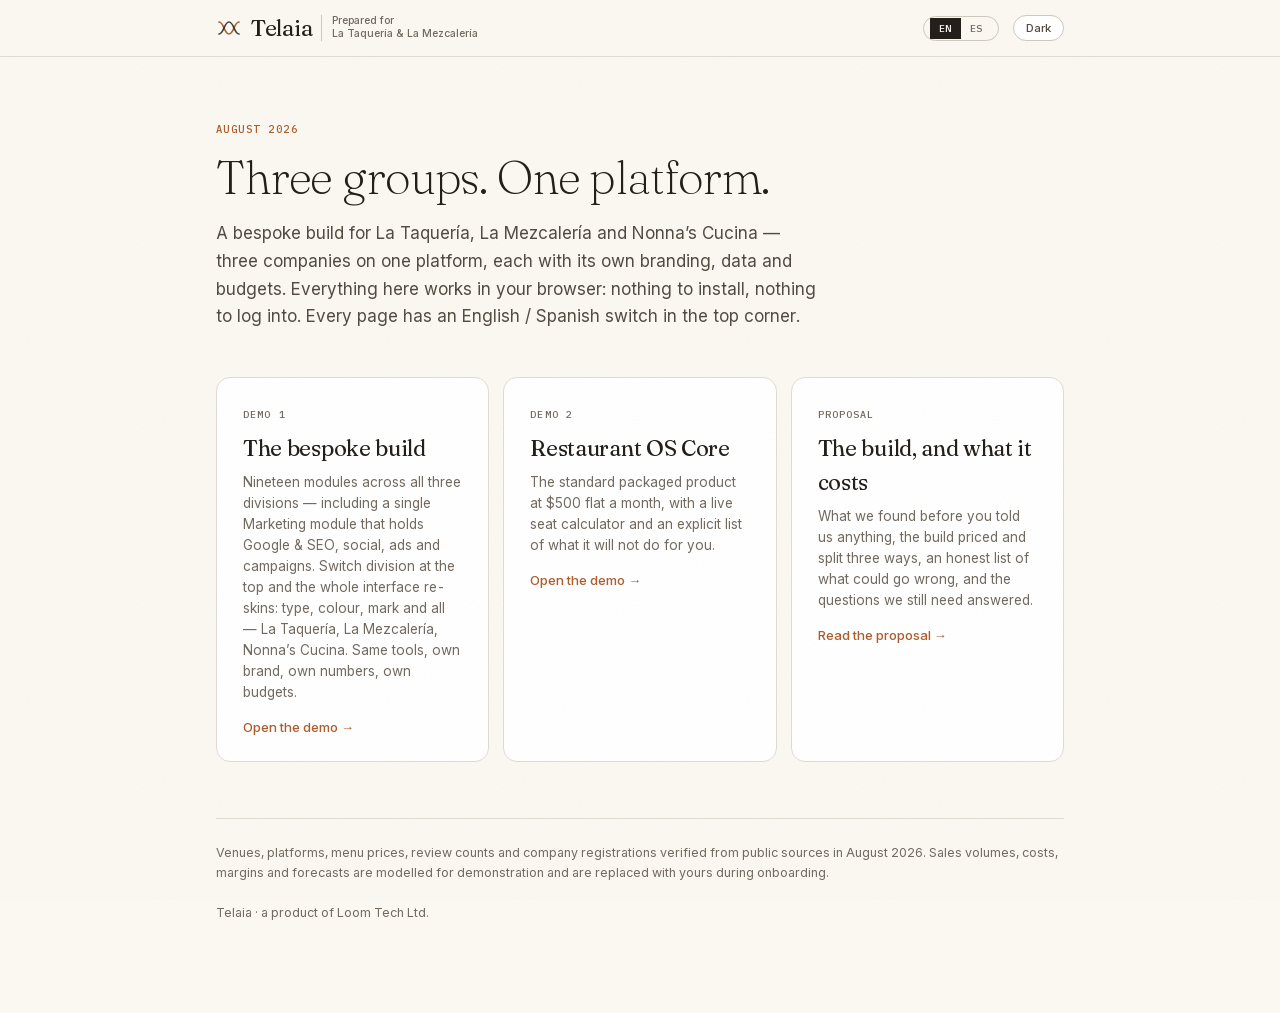
==== commit c7438783: "La Taqueria: real brand palettes, consolidated Marketing module, shared assets Branding read from th" ====
--- a/lataqueria/index.html
+++ b/lataqueria/index.html
@@ -5,8 +5,7 @@
 <meta name="viewport" content="width=device-width,initial-scale=1">
 <meta name="robots" content="noindex,nofollow">
 <title>Telaia — La Taquería &amp; La Mezcalería</title>
-<link rel="preconnect" href="https://fonts.googleapis.com"><link rel="preconnect" href="https://fonts.gstatic.com" crossorigin>
-<link href="https://fonts.googleapis.com/css2?family=Fraunces:opsz,wght@9..144,200..400&family=Inter:wght@400;500;600;700&family=IBM+Plex+Mono:wght@400;500&display=swap" rel="stylesheet">
+<link rel="stylesheet" href="assets/fonts.css">
 <style>
 /* ============ Telaia · Atelier design system v1.0 ============ */
 *,*::before,*::after{box-sizing:border-box}
@@ -214,7 +213,12 @@
   .nv .ic{display:none}
   .nv.on{background:var(--ink);color:var(--canvas);border-color:var(--ink)}
   .nv .bdg{margin-left:5px}
-  .topbar{padding:9px 14px;gap:8px;top:auto}
+  .topbar{padding:9px 14px;gap:8px;top:auto;flex-wrap:wrap}
+  .divsw{order:-1;width:100%;border-right:0;padding-right:0;margin:0 0 2px;
+    border-bottom:1px solid var(--border);padding-bottom:8px;overflow-x:auto;scrollbar-width:none}
+  .divsw::-webkit-scrollbar{display:none}
+  .bcard{flex-wrap:wrap}
+  .bcard .pill{margin-left:0;width:100%;justify-content:center;margin-top:8px}
   .vsel{flex-wrap:nowrap;overflow-x:auto;scrollbar-width:none;padding-bottom:1px;margin:0 -2px}
   .vsel::-webkit-scrollbar{display:none}
   .hide-sm{display:none}
@@ -285,10 +289,53 @@
 @media(max-width:1000px){
   /* every pill/chip in a horizontal strip stays on one line */
   .vsel .vchip,.demobar .row.wrap>button,.demonav .dn,.tabbar .tbn{white-space:nowrap;flex:none}
-  /* keep the topbar to a single row: chips scroll, the demo-data badge stays pinned */
-  .topbar{flex-wrap:nowrap}
+  /* tier switcher gets its own row; chips + demo-data badge share the next one */
+  .topbar{flex-wrap:wrap}
+  .topbar>.vsel{flex:1 1 auto;min-width:0}
   .topbar>.row{flex:none;margin-left:8px!important;padding-left:8px;border-left:1px solid var(--border)}
+  .divsw{min-width:0;max-width:100%}
   .demoflag{font-size:9px;padding:3px 7px}
+}
+
+@media(max-width:620px){
+  /* three tier buttons fit on a phone; the price note drops to its own line */
+  .divsw{flex-wrap:wrap;overflow:visible}
+  .divnote{flex-basis:100%;padding-left:0;padding-top:5px}
+}
+
+/* Between 1000 and 1120px the sidebar is still 246px wide, so the division
+   switcher plus venue chips can outgrow the top bar. Let them wrap and scroll. */
+@media(max-width:1180px){
+  .topbar{flex-wrap:wrap}
+  .divsw{min-width:0;max-width:100%;overflow-x:auto;scrollbar-width:none}
+  .divsw::-webkit-scrollbar{display:none}
+  .vsel{flex-wrap:nowrap;overflow-x:auto;scrollbar-width:none;min-width:0;flex:1 1 100%}
+  .vsel::-webkit-scrollbar{display:none}
+}
+
+/* ---------- per-division branding, small screens ---------- */
+@media (max-width:900px){
+  .masthead{flex-wrap:wrap;gap:12px;padding:16px 15px 14px}
+  .masthead .mhmeta{margin-left:0;text-align:left;max-width:100%;width:100%;
+    border-top:1px solid var(--border);padding-top:10px}
+  .masthead .mhwm{font-size:21px}
+  html[data-div="taq"] .masthead .mhwm{font-size:19px}
+  html[data-div="mez"] .masthead .mhwm{font-size:16px}
+  .pgh h1{font-size:calc(var(--h1-size,32px) - 6px)}
+}
+@media (max-width:1000px){
+  .dvb .dvm{display:none}
+  .subtabs{flex-wrap:nowrap;overflow-x:auto;-webkit-overflow-scrolling:touch;padding-bottom:6px}
+  .stb{flex:none}
+}
+@media (max-width:560px){
+  .masthead .mhmark svg{width:32px;height:32px}
+}
+/* Below the sidebar breakpoint the brand box is a full-width bar; the band must not
+   hang off either edge (negative margins were tuned for the 246px rail). */
+@media (max-width:1000px){
+  /* the fixed top rail already carries the division motif full-width here */
+  .brandband{display:none}
 }
 </style>
 </head>
@@ -305,94 +352,26 @@
 </div></div>
 <div class="wrapl">
  <div class="eyebrow">August 2026</div>
- <h1>An operating system for six rooms.</h1>
- <p class="lead">Two demos and a proposal, built around La Taquería, Pinche Taco Shop, Comedor, La Mezcalería, Chupito and the Stanley Park patio. Everything here works in your browser — nothing to install, nothing to log into. Every page has an English / Spanish switch in the top corner.</p>
+ <h1>Three groups. One platform.</h1>
+ <p class="lead">A bespoke build for La Taquería, La Mezcalería and Nonna&rsquo;s Cucina — three companies on one platform, each with its own branding, data and budgets. Everything here works in your browser: nothing to install, nothing to log into. Every page has an English / Spanish switch in the top corner.</p>
  <div class="grid g3">
   <a class="doc" href="demo-custom.html">
-   <span class="cap">Demo 1</span><h3>The custom build</h3>
-   <p>Sixteen modules across all six venues — including the commissary, the agave cellar, menu engineering across four price ladders, and your five registered companies.</p>
+   <span class="cap">Demo 1</span><h3>The bespoke build</h3>
+   <p>Nineteen modules across all three divisions — including a single Marketing module that holds Google &amp; SEO, social, ads and campaigns. Switch division at the top and the whole interface re-skins: type, colour, mark and all — La Taquería, La Mezcalería, Nonna&rsquo;s Cucina. Same tools, own brand, own numbers, own budgets.</p>
    <div class="go">Open the demo →</div></a>
   <a class="doc" href="demo-restaurant-os.html">
    <span class="cap">Demo 2</span><h3>Restaurant OS Core</h3>
    <p>The standard packaged product at $500 flat a month, with a live seat calculator and an explicit list of what it will not do for you.</p>
    <div class="go">Open the demo →</div></a>
   <a class="doc" href="proposal.html">
-   <span class="cap">Proposal</span><h3>What we found, and what it costs</h3>
-   <p>Eight things we found without asking you for anything, both paths priced, an honest list of what could go wrong, and the questions we could not answer from outside.</p>
+   <span class="cap">Proposal</span><h3>The build, and what it costs</h3>
+   <p>What we found before you told us anything, the build priced and split three ways, an honest list of what could go wrong, and the questions we still need answered.</p>
    <div class="go">Read the proposal →</div></a>
  </div>
  <div class="foot">Venues, platforms, menu prices, review counts and company registrations verified from public sources in August 2026. Sales volumes, costs, margins and forecasts are modelled for demonstration and are replaced with yours during onboarding.<br><br>Telaia · a product of Loom Tech Ltd.</div>
 </div>
+<script src="assets/i18n.js"></script>
 <script>
-var I18N={"$107,100 net sales · 13.5% margin":"$107,100 ventas netas · 13.5% margen","$118.00 bottle cost · 0.5 pours/mo":"$118.00 costo por botella · 0.5 tragos/mes",") and an asada taco $8 → $12.75 (":") y un taco de asada $8 → $12.75 (",") — but the burrito moves $21 → $22.70 (":") — pero el burrito pasa de $21 → $22.70 (","+1.2 ★ impact":"+1.2 ★ de impacto","-1.1 ★ impact":"-1.1 ★ de impacto",". Core shows you every item against the commission you pay. Deciding what it should be is your call — the point is being able to see it.":". Core te muestra cada platillo frente a la comisión que pagas. Decidir cuál debe ser es cosa tuya — el punto es poder verlo.","/ month":"/ mes","0.4 on hand":"0.4 en existencia","05 — Path B":"05 — Ruta B","10 — Next step":"10 — Siguiente paso","142 mentions ·":"142 menciones ·","16:00–18:00, weekdays. No weekend happy hour, no late-night window — despite trading to 22:30 Sunday and “late” Saturday, and carrying the deepest bar in the group.":"16:00–18:00, entre semana. Sin happy hour en fin de semana, sin franja nocturna — a pesar de operar hasta las 22:30 el domingo y “tarde” el sábado, y de tener la barra más completa del grupo.","1–12 August 2026":"1–12 de agosto de 2026","214 covers · $45.61 avg":"214 comensales · $45.61 prom.","268 covers · $41.94":"268 comensales · $41.94","3 on hand":"3 en existencia","30 Jul":"30 jul","34.0% plate cost":"34.0% costo por platillo","4 mo open":"4 meses abierto","402 covers · $22.24 avg":"402 comensales · $22.24 prom.","5 platforms":"5 plataformas","6 weeks to phase 1 · 18 weeks to complete":"6 semanas a la fase 1 · 18 semanas al total","64 “missing item” refunds in 30 days, concentrated in one SKU at Comedor. 33 of 52 assigned staff have completed it.":"64 reembolsos por “artículo faltante” en 30 días, concentrados en un solo SKU en Comedor. 33 de 52 del equipo asignado ya lo completaron.","7 agave labels below par — 2 are on the current cocktail list":"7 etiquetas de agave bajo mínimo — 2 están en la carta de coctelería actual","96 mentions ·":"96 menciones ·","A $2,450 semi-private booking at Brentwood, unanswered. Your published catering promise is a reply within 24–48 hours. Catering enquiries currently arrive in a shared inbox with no clock on them.":"Una reservación semiprivada de $2,450 en Brentwood, sin respuesta. Tu promesa publicada de catering es responder en 24–48 horas. Hoy las solicitudes de catering llegan a un buzón compartido sin reloj encima.","A commissary producing at volume and a catering page that is unlinked, absent from your sitemap and carries no prices. We have not modelled this at all.":"Una cocina central produciendo a volumen y una página de catering sin enlaces, ausente de tu sitemap y sin precios. Esto no lo modelamos en absoluto.","A cook who moves from Comedor to Brentwood keeps their record. So does the compliance date.":"Un cocinero que se mueve de Comedor a Brentwood conserva su historial. La fecha de cumplimiento también.","Academy & training":"Academia y capacitación","All kitchens":"Todas las cocinas","Approve & post":"Aprobar y publicar","Aug 29":"29 ago","Back office":"Administración","Bank reconciliation":"Conciliación bancaria","Beef — asada / trompo":"Res — asada / trompo","Beverage cost":"Costo de bebidas","Bib Gourmand mention appears in 22 reviews":"La mención Bib Gourmand aparece en 22 reseñas","Birriamen — Comedor 152 units/wk · $13.80 GP · Star":"Birriamen — Comedor 152 unidades/sem · $13.80 UB · Estrella","Booking pace":"Ritmo de reservaciones","Booking surfaces":"Canales de reservación","Bottle-level agave costing across ~200 labels":"Costeo de agaves botella por botella en ~200 etiquetas","Burrito — Mezcalería 118 units/wk · $15.33 GP · Puzzle":"Burrito — Mezcalería 118 unidades/sem · $15.33 UB · Enigma","Categories rising":"Categorías al alza","Ceviche Ixtapa — Mezcalería 102 units/wk · $12.40 GP · Dog":"Ceviche Ixtapa — Mezcalería 102 unidades/sem · $12.40 UB · Perro","Ceviche Ixtapa — Mezcalería 102 units/wk · $12.40 GP · Puzzle":"Ceviche Ixtapa — Mezcalería 102 unidades/sem · $12.40 UB · Enigma","Channel":"Canal","Chef knowledge + supplier invoices":"Conocimiento del chef + facturas de proveedores","Chupito Yukon backyard: $3,542":"Chupito Yukon patio trasero: $3,542","Chupito Yukon backyard: $4,406":"Chupito Yukon patio trasero: $4,406","Chupito and Stanley Park have no POS we can see from outside. Week-one discovery, not a guess.":"Chupito y Stanley Park no tienen un POS que podamos ver desde fuera. Es hallazgo de la semana uno, no una suposición.","Chupito and the Stanley Park patio have no POS visible from outside. We find out what they run and connect or import it.":"Chupito y el patio de Stanley Park no tienen POS visible desde fuera. Averiguamos qué usan y lo conectamos o lo importamos.","Class":"Clase","Click through the six modules and switch venues in the bar. This is the standard product — the same screens every Telaia restaurant client sees, with your venues in them.":"Recorre los seis módulos y cambia de sucursal en la barra. Este es el producto estándar — las mismas pantallas que ve cada cliente restaurantero de Telaia, con tus sucursales dentro.","Comedor · uses 180/week · lead time 6 weeks":"Comedor · usa 180/semana · tiempo de entrega 6 semanas","Commissary production runs, masa yield and inter-venue transfers":"Corridas de producción de la cocina central, rendimiento de masa y transferencias entre sucursales","Commission":"Comisión","Contract sent":"Contrato enviado","Contribution":"Contribución","Core gives you a clean consolidated P&L and a P&L per venue. It does":"Core te da un estado de resultados consolidado y limpio, y uno por sucursal. Lo que","Core · flat, all 6 venues":"Core · tarifa plana, las 6 sucursales","Counts as read, August 2026":"Conteos tal como se leyeron, agosto de 2026","Covers":"Comensales","Covers booked online":"Comensales reservados en línea","Covers modelled from weather, day of week, events, last 8 weeks":"Comensales modelados con clima, día de la semana, eventos y las últimas 8 semanas","Culiacán corn · 18 h steep":"Maíz de Culiacán · 18 h de remojo","Currently $9.50. Beef up 6.8% since May across three price rises. Menu unchanged.":"Hoy $9.50. La res subió 6.8% desde mayo en tres aumentos. El menú sigue igual.","Daily sales, covers, labour and food-cost percentages, plate costs, inventory positions, P&L lines and forecasts. These are here to show the shape of the product. Week one of onboarding replaces every one of them with yours.":"Ventas diarias, comensales, porcentajes de nómina y de costo de alimentos, costos por platillo, posiciones de inventario, líneas del estado de resultados y pronósticos. Están aquí para mostrar la forma del producto. La semana uno de la implementación reemplaza cada uno de ellos con los tuyos.","Data illustrative unless tagged":"Datos ilustrativos salvo que estén etiquetados","Days 1–3":"Días 1–3","Delivery comm.":"Com. delivery","Delivery platforms":"Plataformas de delivery","Demo 1 · Custom build →":"Demo 1 · Desarrollo a la medida →","Demo data":"Datos de demo","Direct (tbdine)":"Directo (tbdine)","Dishwasher":"Lavaloza","Enchiladas de Pollo — Mezcalería 63 units/wk · $20.72 GP · Puzzle":"Enchiladas de Pollo — Mezcalería 63 unidades/sem · $20.72 UB · Enigma","Every card settlement and platform payout matched back to the sales behind it":"Cada liquidación de tarjeta y cada depósito de plataforma conciliado con las ventas que lo generaron","Every course ships in English and Mexican Spanish, because half your line reads one and half reads the other.":"Cada curso sale en inglés y en español mexicano, porque la mitad de tu línea lee uno y la otra mitad lee el otro.","Every enquiry, one board":"Cada solicitud, un solo tablero","Every item and price on lataqueria.com and lamezcaleria.ca is already mapped":"Cada platillo y cada precio de lataqueria.com y lamezcaleria.ca ya están mapeados","Every platform deposit is matched to the orders that produced it, and the gap — commission, adjustments, refunds, promo funding — is itemised. This is the single most common place multi-venue groups lose money quietly.":"Cada depósito de plataforma se concilia con las órdenes que lo generaron, y la diferencia — comisión, ajustes, reembolsos, promociones financiadas — queda desglosada. Este es el lugar más común donde los grupos de varias sucursales pierden dinero en silencio.","Every venue and address; both POS platforms, inferred from your live ordering and gift-card domains; the three delivery platforms and which have APIs; Resy, Tock and the 2014 OpenTable listing; all menu prices; review counts and ratings; five registrants in public business-licence data.":"Cada sucursal y su dirección; las dos plataformas de POS, inferidas de tus dominios de pedidos y de tarjetas de regalo en vivo; las tres plataformas de delivery y cuáles tienen API; Resy, Tock y el ficha de OpenTable de 2014; todos los precios del menú; conteos de reseñas y calificaciones; cinco titulares en los datos públicos de licencias de negocio.","Exposure":"Exposición","First-year total":"Total del primer año","Fix the 404":"Arreglar el 404","Flat. Six venues or sixteen — the price does not move.":"Tarifa plana. Seis sucursales o dieciséis — el precio no se mueve.","FoodSafe Level 1 — refresher":"FoodSafe Nivel 1 — repaso","Forecast covers: $1,520":"Comensales pronosticados: $1,520","Forecast-linked rostering and wage benchmarking":"Rol de turnos ligado al pronóstico y comparativo de sueldos","Fri":"Vie","Fri–Sun of week":"Vie–dom de la semana","From masa run 08:00":"De la corrida de masa de las 08:00","From your live platform listings":"De tus fichas en vivo en plataformas","Full service · licensed":"Servicio completo · con licencia","Gift card redemptions — Toast":"Canjes de tarjeta de regalo — Toast","Gift card redemptions — third-party":"Canjes de tarjeta de regalo — terceros","Google, Yelp, Tripadvisor and the delivery apps in one inbox, with replies drafted in your voice and in the language the review was written in.":"Google, Yelp, Tripadvisor y las apps de delivery en un solo buzón, con respuestas redactadas en tu voz y en el idioma en que se escribió la reseña.","Half a day with your bookkeeper to map venues to companies":"Medio día con tu contador para mapear sucursales a razones sociales","Here is what runs the group today, as best we can see it from outside:":"Esto es lo que opera el grupo hoy, hasta donde alcanzamos a ver desde fuera:","Honest about what is easy and what is not":"Honestos sobre lo que es fácil y lo que no","How big is the wholesale line, really?":"¿Qué tan grande es la línea de mayoreo, en realidad?","Inter-company transfer posting":"Registro de transferencias entre razones sociales","Kitchen manager":"Gerente de cocina","Known guests":"Comensales conocidos","La Mezcalería · Chupito · Brentwood flights":"Catas en La Mezcalería · Chupito · Brentwood","Labels":"Etiquetas","Late night":"Nocturno","Line cook":"Cocinero de línea","Live":"En vivo","Live in two weeks.":"En vivo en dos semanas.","Live pipeline":"Embudo en vivo","Live — recalculates when a supplier invoice changes":"En vivo — recalcula cuando cambia la factura de un proveedor","Manual · 6+ only":"Manual · solo 6+","Masa produced today":"Masa producida hoy","Menu engineering and cross-brand price ladders":"Ingeniería de menú y escalas de precios entre marcas","Menu engineering:":"Ingeniería de menú:","Mezcal pechuga · limited":"Mezcal pechuga · limitado","Mon 17":"Lun 17","Monthly":"Mensual","Named servers appear in 41 of these":"En 41 de estas se menciona a meseros por su nombre","Needs a decision today · 1":"Requiere decisión hoy · 1","Never arrived":"Nunca llegó","Next step":"Siguiente paso","Not in Core":"No está en Core","Not included":"No incluido","Open Demo 1 · Custom build →":"Abrir Demo 1 · Desarrollo a la medida →","Open Demo 2 · Restaurant OS →":"Abrir Demo 2 · Restaurant OS →","Open questions":"Preguntas abiertas","Open the live demo →":"Abrir el demo en vivo →","Operating System":"Sistema operativo","Ordered against lead time":"Pedido según tiempo de entrega","Overtime":"Tiempo extra","Owner, CFO, F&B controller, executive chef, beverage director, operations director, and a GM per venue — nine is a realistic starting point for this group.":"Dueño, CFO, contralor de A&B, chef ejecutivo, director de bebidas, director de operaciones y un gerente general por sucursal — nueve es un punto de partida realista para este grupo.","Path A · Restaurant OS":"Ruta A · Restaurant OS","Path A · year one":"Ruta A · año uno","Patio attendant":"Encargado de patio","Payout reconciliation":"Conciliación de depósitos","Per-entity books across five registered companies":"Contabilidad por separado para cinco razones sociales","Pinche and Comedor do zero late-night trade. Both sit within 400 m of venues that do.":"Pinche y Comedor no venden nada en horario nocturno. Ambos están a menos de 400 m de lugares que sí.","Plate cost":"Costo por platillo","Pollo con Mole — Brentwood 77 units/wk · $15.62 GP · Puzzle":"Pollo con Mole — Brentwood 77 unidades/sem · $15.62 UB · Enigma","Pour cost by drink":"Costo por trago de cada bebida","Prices from lamezcaleria.ca/catering. The two Taco Bar tiers carry the same name at $44 and $59 with no published difference — guests cannot tell what the extra $15 buys, and neither can your own staff.":"Precios de lamezcaleria.ca/catering. Los dos niveles de Taco Bar llevan el mismo nombre a $44 y $59 sin diferencia publicada — el comensal no sabe qué compran los $15 extra, y tu propio equipo tampoco.","Proposal":"Propuesta","Puzzles":"Enigmas","Queso Fundido Mixto — Brentwood 88 units/wk · $21.17 GP · Puzzle":"Queso Fundido Mixto — Brentwood 88 unidades/sem · $21.17 UB · Enigma","Read":"Leer","Recipes costed against live supplier prices, theoretical versus actual variance, par levels and low-stock alerts across all six venues.":"Recetas costeadas contra precios vivos de proveedores, variación entre teórico y real, niveles mínimos y alertas de bajo inventario en las seis sucursales.","Reservations":"Reservaciones","Resy and Tock read into one book and one guest record, so a guest who books Chupito on Friday and Comedor on Sunday is finally one person.":"Resy y Tock se leen en una sola agenda y un solo registro de comensal, para que quien reserva Chupito el viernes y Comedor el domingo por fin sea una sola persona.","Reviews inbox with drafted replies, English and Spanish":"Buzón de reseñas con borradores de respuesta, en inglés y español","Rostered hours ×10: $1,720":"Horas del rol ×10: $1,720","Rostering built against forecast covers and weather — which matters more for a Stanley Park patio than for any of your rooms. Wage benchmarking against regional medians. A catering pipeline with a clock on every enquiry, and package profitability. Supplier price tracking with drafted purchase orders. And the Academy: training that writes itself from what the system finds — a refund pattern becomes a two-minute pack-out lesson assigned to exactly the people it applies to, in English and in Spanish.":"Rol de turnos armado contra comensales pronosticados y clima — algo que pesa más en un patio de Stanley Park que en cualquiera de tus salones. Comparativo de sueldos contra las medianas de la región. Un embudo de catering con reloj en cada solicitud, y rentabilidad por paquete. Seguimiento de precios de proveedores con órdenes de compra ya redactadas. Y la Academia: capacitación que se escribe sola a partir de lo que el sistema encuentra — un patrón de reembolsos se convierte en una lección de dos minutos sobre cómo empacar, asignada exactamente a quienes les toca, en inglés y en español.","Roughly 200 labels, bottle by bottle: what it cost, what it pours for, how fast it moves.":"Unas 200 etiquetas, botella por botella: cuánto costó, a cuánto se sirve y qué tan rápido se mueve.","Sat":"Sáb","Sat 9 Aug":"Sáb 9 ago","Scope TouchBistro":"Dimensionar TouchBistro","Season to date":"De la temporada a la fecha","Seats":"Usuarios","Second bottle open. Close one before reordering":"Segunda botella abierta. Cierra una antes de volver a pedir","See what it costs →":"Ver cuánto cuesta →","Sep 12":"12 sep","Six rooms.":"Seis salones.","SkipTheDishes payout":"Depósito de SkipTheDishes","Solid = 2026 · faint = same days 2025":"Sólido = 2026 · tenue = mismos días de 2025","Spot pricing — no contract":"Precio spot — sin contrato","Spreadsheets, per venue":"Hojas de cálculo, por sucursal","Standard product · nothing bespoke":"Producto estándar · nada a la medida","Stanley Park patio labour 38.9% — third day above 35%":"Nómina del patio Stanley Park 38.9% — tercer día arriba de 35%","Stars":"Estrellas","Start with Core if":"Empieza con Core si","Supplier price tracking and purchase orders":"Seguimiento de precios de proveedores y órdenes de compra","Supplier up 6.8% since May, menu price unchanged":"Proveedor +6.8% desde mayo, precio de menú sin cambio","Suppliers & purchasing":"Proveedores y compras","Taco Lengua — Brentwood 214 units/wk · $7.14 GP · Plowhorse":"Taco Lengua — Brentwood 214 unidades/sem · $7.14 UB · Caballito","Taco Pescado Baja — Brentwood 297 units/wk · $5.64 GP · Plowhorse":"Taco Pescado Baja — Brentwood 297 unidades/sem · $5.64 UB · Caballito","Taco Trompo de Sirloin — Pinche 512 units/wk · $4.05 GP · Plowhorse":"Taco Trompo de Sirloin — Pinche 512 unidades/sem · $4.05 UB · Caballito","Team training in both languages, and support from a named human":"Capacitación del equipo en los dos idiomas, y soporte de una persona con nombre y apellido","Tech offsite":"Offsite de empresa tech","The custom build starts at $20,000 plus from $1,500 a month. Core credits fully against it if you start here and move later — you are not paying twice.":"El desarrollo a la medida arranca en $20,000 más desde $1,500 al mes. Lo que pagues de Core se acredita completo si empiezas aquí y después te cambias — no pagas dos veces.","The guest record you do not have yet":"El registro de comensales que todavía no tienes","The happy-hour asymmetry":"La asimetría del happy hour","The same problem, at two very different depths":"El mismo problema, a dos profundidades muy distintas","The single most-praised item across every platform. Worth protecting with a written standard rather than one cook’s memory.":"El platillo más elogiado en todas las plataformas. Vale la pena protegerlo con un estándar escrito y no con la memoria de un solo cocinero.","The tortillería, the agave programme and the five-company structure are the actual pain. Those are not edge cases for you — they are the business. Paying $499 a month for a product that cannot see three of your biggest cost centres is the more expensive mistake.":"La tortillería, el programa de agaves y la estructura de cinco razones sociales son el dolor real. Para ti no son casos raros — son el negocio. Pagar $499 al mes por un producto que no puede ver tres de tus centros de costo más grandes es el error más caro.","Then give us ninety minutes with whoever owns the numbers. We would use it to walk the demos at your pace, replace our modelled figures with three or four of your real ones on the spot, settle the open questions above, and tell you honestly whether phase 1 is worth $12,500 to you. If it is not, we will say so.":"Luego danos noventa minutos con quien sea dueño de los números. Los usaríamos para recorrer los demos a tu ritmo, reemplazar nuestras cifras modeladas con tres o cuatro reales tuyas en el momento, resolver las preguntas abiertas de arriba y decirte con honestidad si la fase 1 vale $12,500 para ti. Si no los vale, te lo decimos.","Theoretical-to-actual gap of 2–4 points is typical for a group without live costing. We model recovering":"Una brecha entre teórico y real de 2–4 puntos es lo típico en un grupo sin costeo en vivo. Modelamos recuperar","Things we could not settle from outside":"Cosas que no pudimos resolver desde fuera","Three platforms, three commission rates.":"Tres plataformas, tres tasas de comisión.","Toast eGift at La Mezcalería · a third-party marketplace listing for La Taquería":"Toast eGift en La Mezcalería · un ficha de marketplace de terceros para La Taquería","Today · at cost":"Hoy · a costo","Today’s 118 kg run covers Comedor and Pinche but leaves Brentwood short for Thursday service. Nixtamal needs an 18-hour steep, so a second batch has to start tonight — this is exactly the decision that currently depends on somebody remembering.":"La corrida de hoy de 118 kg alcanza para Comedor y Pinche, pero deja corto a Brentwood para el servicio del jueves. El nixtamal necesita 18 horas de remojo, así que la segunda tanda tiene que arrancar esta noche — esta es exactamente la decisión que hoy depende de que alguien se acuerde.","Tortillería: nixtamal to press":"Tortillería: del nixtamal a la prensa","TouchBistro ×3 · Toast ×1 · 2 venues unmapped":"TouchBistro ×3 · Toast ×1 · 2 sucursales sin mapear","TouchBistro ×3 · Toast ×1 · Chupito and Stanley Park unmapped":"TouchBistro ×3 · Toast ×1 · Chupito y Stanley Park sin mapear","Tracks delivery volume":"Sigue el volumen de delivery","Trailing 30 days":"Últimos 30 días","Trailing 7 days · group":"Últimos 7 días · grupo","Trompo & pastor line standard":"Estándar de línea de trompo y pastor","Tue 18":"Mar 18","Tue/Fri":"Mar/vie","Tuna Tartare — Brentwood 34 units/wk · $12.76 GP · Puzzle":"Tuna Tartare — Brentwood 34 unidades/sem · $12.76 UB · Enigma","Two brands, one owner":"Dos marcas, un dueño","Uber Eats + DoorDash live, Skip weekly":"Uber Eats + DoorDash en vivo, Skip semanal","Uber Eats and DoorDash live; SkipTheDishes imported and reconciled weekly":"Uber Eats y DoorDash en vivo; SkipTheDishes importado y conciliado cada semana","Value":"Valor","Variance":"Variación","Verified from public sources, August 2026":"Verificado con fuentes públicas, agosto de 2026","We can see five registrants in public business-licence data — which we would re-verify against the City’s own portal before relying on it — but not which one trades at 1622 Commercial Drive or 367 Seymour, and two of the licences we found are attached to addresses that have since closed. Half a day with whoever keeps your books, in week one, and this stops being a risk.":"Vemos cinco titulares en los datos públicos de licencias de negocio — que volveríamos a verificar en el portal de la Ciudad antes de confiar en ellos — pero no cuál opera en 1622 Commercial Drive o en 367 Seymour, y dos de las licencias que encontramos están ligadas a direcciones que ya cerraron. Medio día con quien lleva tus libros, en la semana uno, y esto deja de ser un riesgo.","We do not have your books. Everything below is modelled from what is public plus industry-standard ranges, and every line states what it assumes so you can knock any of them down. If three of the seven hold, the build pays for itself in its first year several times over.":"No tenemos tus libros. Todo lo de abajo está modelado con lo que es público más rangos estándar de la industria, y cada línea dice de qué parte para que puedas tumbar la que quieras. Si tres de las siete se sostienen, el desarrollo se paga varias veces en su primer año.","We have built both so you can see them rather than imagine them. Open the demos side by side — five minutes in each will tell you more than another twenty pages of this document.":"Construimos los dos para que los veas en vez de imaginarlos. Abre los demos lado a lado — cinco minutos en cada uno te dirán más que otras veinte páginas de este documento.","Weather sensitivity":"Sensibilidad al clima","Weekend share":"Peso del fin de semana","Weekly CSV":"CSV semanal","Weekly GP":"UB semanal","Weekly spend":"Gasto semanal","What Core does not cover":"Lo que Core no cubre","What each brand currently offers":"Lo que ofrece hoy cada marca","What people actually talk about":"De qué habla realmente la gente","What this demo is":"Qué es este demo","What you buy, what it costs this week against last, and which menu prices have stopped covering it.":"Qué compras, cuánto cuesta esta semana contra la pasada y qué precios de menú ya dejaron de cubrirlo.","Where it lives":"Dónde vive","Where trade actually happens across six rooms with six different rhythms — and the windows nobody is trading in yet.":"Dónde ocurre realmente la venta en seis salones con seis ritmos distintos — y las franjas en las que nadie está vendiendo todavía.","Wholesale packs":"Paquetes de mayoreo","Why":"Por qué","Within tolerance":"Dentro de tolerancia","Wrong order":"Orden equivocada","You are running two POS platforms":"Estás operando dos plataformas de POS","You end phase 2 with:":"Terminas la fase 2 con:","You have built something unusual in Vancouver: two distinct restaurant brands, a Michelin-recommended cocktail bar, a working tortillería and a seasonal patio in Stanley Park — all sharing an owner. What you do not have is a single place to look at any of it.":"Has construido algo poco común en Vancouver: dos marcas de restaurante distintas, un bar de coctelería recomendado por Michelin, una tortillería en operación y un patio de temporada en Stanley Park — todos con el mismo dueño. Lo que no tienes es un solo lugar donde verlo todo.","Your La Taquería ordering links resolve to TouchBistro (":"Tus ligas de pedidos de La Taquería llevan a TouchBistro (","Your data exportable in full, whenever you want it":"Tus datos exportables por completo, cuando tú quieras","Your delivery markup has no policy behind it":"Tu sobreprecio de delivery no tiene una política detrás","across 9 categories":"en 9 categorías","awaiting weekly file":"en espera del archivo semanal","from the 08:00 run":"de la corrida de las 08:00","high":"alta","last 30 days":"últimos 30 días","lead 9 days":"entrega 9 días","medium":"media","modelled for illustration":"modelado para ilustrar","no feed":"sin feed","no feed exists":"no existe feed","of hours":"de las horas","off":"apagado","on":"encendido","per person":"por persona","production runs planned against tomorrow’s combined forecast, masa yield, every inter-venue transfer priced and posted on both sides of the company boundary, and the frozen wholesale line given its own P&L.":"corridas de producción planeadas contra el pronóstico combinado de mañana, rendimiento de masa, cada transferencia entre sucursales valuada y registrada en ambos lados de la frontera entre razones sociales, y la línea de mayoreo congelado con su propio estado de resultados.","quoted separately":"se cotiza por separado","since 6 July":"desde el 6 de julio","target 31.0% · under by 3.2 pts":"meta 31.0% · abajo por 3.2 pts","target: same day":"meta: el mismo día","today":"hoy","trailing 7 days":"últimos 7 días","verified on your live listings":"verificado en tus fichas en vivo","verified on your site":"verificado en tu sitio","vs 132 kg needed":"vs 132 kg necesarios","vs 29% target":"vs meta de 29%","— a chicken dish — as (V,GF), and publishes no legend anywhere explaining what V, GF or DF mean. Your happy-hour page lists a 12 oz cantarito pitcher at $120. Neither Pinche’s nor Comedor’s opening hours appear anywhere on your site. Your two Taco Bar catering tiers carry the same name and identical published inclusions at $44 and $59.":"— un platillo de pollo — como (V,GF), y no publica en ningún lado una leyenda que explique qué significan V, GF o DF. Tu página de happy hour lista una jarra de cantarito de 12 oz en $120. Ni los horarios de Pinche ni los de Comedor aparecen en ninguna parte de tu sitio. Tus dos niveles de catering Taco Bar llevan el mismo nombre y las mismas inclusiones publicadas a $44 y $59.","— no change":"— sin cambio","$11,904 a year · $1,984 saved by paying annually":"$11,904 al año · $1,984 de ahorro al pagar anual","$124,800 net sales · 13.7% margin":"$124,800 en ventas netas · 13.7% de margen","$186.00 bottle cost · 0.9 pours/mo":"$186.00 costo por botella · 0.9 tragos/mes","$2,500 (from $5,000)":"$2,500 (antes $5,000)","$26,000 net sales · 1.0% margin":"$26,000 en ventas netas · 1.0% de margen","$350 per location · published":"$350 por sucursal · publicado","+ 2 venues unmapped":"+ 2 sucursales sin mapear","+1.3 ★ impact":"impacto +1.3 ★",", one time":", pago único",". A baja fish taco is $5.00 at Pinche and $9.00 at La Mezcalería — that may be exactly right for two different rooms. The point is that today nothing shows you the ladder in one place.":". Un taco de pescado baja cuesta $5.00 en Pinche y $9.00 en La Mezcalería — puede que así esté bien para dos sucursales distintas. El punto es que hoy nada te muestra esa escalera de precios en un solo lugar.",". Label counts are read from that page and want a hand-check at go-live.":". Los conteos de etiquetas se leyeron de esa página y conviene verificarlos a mano al arranque.",". Two of them are licensed at addresses that have since closed, and no entity is publicly attached to 1622 Commercial Drive or 367 Seymour. Part of onboarding is sitting down with your bookkeeper and mapping every trading venue to the company that actually owns it — because inter-company transfers from the commissary are already happening whether or not they are booked.":". Dos de ellas están registradas en direcciones que ya cerraron, y ninguna razón social aparece públicamente ligada a 1622 Commercial Drive ni a 367 Seymour. Parte de la implementación es sentarnos con tu contador y mapear cada sucursal en operación a la empresa que realmente la posee — porque las transferencias entre empresas desde la cocina central ya están ocurriendo, se registren o no.","01 — Before we pitched, we looked":"01 — Antes de proponerte algo, investigamos","02 — The shape of the problem":"02 — La forma del problema","04 — Path A":"04 — Ruta A","08 — What could go wrong":"08 — Qué podría salir mal","1.0% margin":"1.0% de margen","12 h overnight":"12 h durante la noche","15 — the six above plus commissary, agave cellar, menu engineering, labour, catering, suppliers, training, multi-entity":"15 — los seis de arriba más cocina central, cava de agaves, ingeniería de menú, nómina, catering, proveedores, capacitación y multi-razón social","187 mentions ·":"187 menciones ·","2 days unbanked at Stanley Park":"2 días sin depositar en Stanley Park","22.2% blended":"22.2% combinado","27.0% plate cost":"27.0% costo por platillo","2×/week":"2×/semana","312 covers · $19.81":"312 comensales · $19.81","322 W Hastings — site closed May 2025":"322 W Hastings — local cerrado en mayo 2025","38.6% plate cost":"38.6% costo por platillo","5 mo open":"5 meses abierto","6 extra seats (9 total)":"6 usuarios extra (9 en total)","6 of 9":"6 de 9","6 — today, food cost, finance, delivery, reviews, reservations":"6 — hoy, costo de alimentos, finanzas, delivery, reseñas, reservaciones","8.75% below":"8.75% por debajo","A guest who books Chupito on Friday and orders Comedor on Sunday is one person. Today they are five unrelated records in five systems.":"Un comensal que reserva en Chupito el viernes y pide Comedor el domingo es una sola persona. Hoy son cinco registros sin relación en cinco sistemas.","Academy and training":"Academia y capacitación","Academy — training generated from what the system finds":"Academia — capacitación generada a partir de lo que el sistema detecta","Accounting":"Contabilidad","Add-ons":"Complementos","Adjust roster":"Ajustar rol de turnos","All roles":"Todos los puestos","Allergy and preference notes that travel":"Notas de alergias y preferencias que siguen al comensal","Applying La Taquería’s existing weekend and late-night happy-hour structure to a venue that runs neither.":"Aplicar la estructura de happy hour de fin de semana y de noche que ya tiene La Taquería a una sucursal que no maneja ninguna de las dos.","Aug 30":"30 ago","Baby Back Ribs":"Costillas baby back","Bar & agave cellar:":"Bar y cava de agaves:","Bar & cellar":"Bar y cava","Base spirit":"Destilado base","Best day":"Mejor día","Billed $12,410 yearly — $2,482 saved":"Facturado $12,410 al año — $2,482 de ahorro","Birriamen — Brentwood 143 units/wk · $13.83 GP · Puzzle":"Birriamen — Brentwood 143 unidades/sem · $13.83 UB · Enigma","Both POS platforms connected, all three delivery platforms reconciled to the bank, Resy and Tock into one guest record, all five review platforms into one inbox with drafted replies, a P&L per venue":"Las dos plataformas de POS conectadas, las tres plataformas de delivery conciliadas contra el banco, Resy y Tock en un solo registro de comensal, las cinco plataformas de reseñas en una sola bandeja con borradores de respuesta, un estado de resultados por sucursal","Both read cleanly into a single guest record. The 2014 OpenTable listing gets claimed or retired.":"Las dos entran limpias a un solo registro de comensal. La ficha de OpenTable de 2014 se reclama o se da de baja.","Bottle-level costing across ~200 labels, pour cost by cocktail, slow-mover detection.":"Costeo botella por botella de ~200 etiquetas, costo por trago de cada coctel y detección de productos de lento desplazamiento.","Bowl Pollo al Carbón — Pinche 131 units/wk · $10.80 GP · Dog":"Bowl Pollo al Carbón — Pinche 131 unidades/sem · $10.80 UB · Perro","Brand activation":"Activación de marca","Brunch / lunch share":"Participación de brunch / comida","Brunch/Lunch":"Brunch/Comida","Burrito — Mezcalería 118 units/wk · $15.33 GP · Dog":"Burrito — Mezcalería 118 unidades/sem · $15.33 UB · Perro","By platform and venue":"Por plataforma y sucursal","Cash deposits":"Depósitos en efectivo","Catering & events":"Catering y eventos","Ceviche and Molcajete cover through Sunday":"Ceviche y Molcajete alcanzan hasta el domingo","Cheese & dairy":"Quesos y lácteos","Chef knowledge plus supplier invoices":"Conocimiento del chef más facturas de proveedores","Chupito Yukon backyard: $5,789":"Chupito Yukon patio trasero: $5,789","Comedor · uses 26/week · lead time 2 days":"Comedor · consume 26/semana · tiempo de entrega 2 días","Comm.":"Com.","Concentrated in one SKU — see today's alert":"Concentrado en un solo SKU — ve la alerta de hoy","Confidence":"Confianza","Contribution margin":"Margen de contribución","Courses live":"Cursos activos","Culiacán corn":"Maíz de Culiacán","Daypart mix by venue":"Mezcla por franja horaria y sucursal","Days 2–6":"Días 2–6","Delivery clamshell — large":"Contenedor de delivery — grande","Delivery gross":"Bruto de delivery","Delivery pack-out checklist":"Checklist de empaque para delivery","Deposits matched to sales":"Depósitos conciliados con ventas","Dinner":"Cena","Discovery on two venues":"Descubrimiento en dos sucursales","DoorDash payout":"Depósito de DoorDash","Enquiry":"Solicitud","Enquiry pipeline, package profitability, buyout and seasonal-concession P&L.":"Embudo de solicitudes, rentabilidad por paquete y estado de resultados de rentas completas y concesiones de temporada.","Extra añejo — cask 12 yr":"Extra añejo — barrica 12 años","FOH · bar":"Piso · bar","Finance & entities":"Finanzas y razones sociales","Five registered companies found in public records":"Cinco razones sociales encontradas en registros públicos","Five registered companies, and the commissary crosses them":"Cinco razones sociales, y la cocina central las cruza","Flat rent, revenue share or something else changes how we model that unit’s P&L and whether “is next season worth signing” is a question the system can actually answer.":"Renta fija, porcentaje de ventas u otro esquema cambia cómo modelamos el estado de resultados de esa unidad y si “¿vale la pena firmar la próxima temporada?” es una pregunta que el sistema pueda contestar de verdad.","Food":"Alimentos","Food cost & inventory":"Costo de alimentos e inventario","Forecast covers: $1,610":"Comensales pronosticados: $1,610","Forecast-linked rosters, wage benchmarking, overtime control.":"Roles de turnos ligados al pronóstico, comparación de sueldos con el mercado y control de horas extra.","Four menus, four price ladders, one kitchen network. Which plates earn their space — and where the same dish costs three different amounts.":"Cuatro menús, cuatro escaleras de precios, una sola red de cocinas. Qué platillos se ganan su lugar — y dónde el mismo platillo cuesta tres precios distintos.","Free-pour variance at two bars — no jiggers on the Chupito well":"Variación por servir a pulso en dos barras — sin jigger en el well de Chupito","Frozen SKUs currently sold through Comedor’s delivery listings, $7.00–$29.50":"SKUs congelados que hoy se venden por las fichas de delivery de Comedor, $7.00–$29.50","Frozen retail packs":"Paquetes congelados para venta al público","GP/plate":"UB/platillo","Gap":"Brecha","Google · Yelp · Tripadvisor · Uber Eats · Skip — checked by hand":"Google · Yelp · Tripadvisor · Uber Eats · Skip — revisados a mano","Gross":"Bruto","Guacamole & Chips — Brentwood 402 units/wk · $8.69 GP · Plowhorse":"Guacamole & Chips — Brentwood 402 unidades/sem · $8.69 UB · Caballito","Guest & revenue":"Comensal e ingresos","Halving “missing item” refunds, which are currently concentrated in a single SKU, plus consistent markup against commission.":"Reducir a la mitad los reembolsos por “producto faltante”, hoy concentrados en un solo SKU, más un margen consistente frente a la comisión.","How each room takes a booking":"Cómo toma una reservación cada sucursal","Hoy · Today":"Hoy","If budget is the binding constraint this year":"Si el presupuesto es la restricción real de este año","La Mezcaleria booking path is barely discoverable":"La ruta de reservación de La Mezcalería casi no se encuentra","La Taquería sells three flights at $25–$27. The venue with ~200 labels and “Canada’s first mezcalería” on the door sells none — the only flight there is a $34 margarita flight. A curated flight is the fastest route to moving the five bottles above.":"La Taquería vende tres catas de $25–$27. La sucursal con ~200 etiquetas y “la primera mezcalería de Canadá” en la puerta no vende ninguna — la única cata ahí es una de margaritas de $34. Una cata curada es la vía más rápida para mover las cinco botellas de arriba.","Labour":"Nómina","Labour against target":"Nómina contra meta","Live API — orders and payouts in real time.":"API en vivo — órdenes y depósitos en tiempo real.","Live demo":"Demo en vivo","Live · updates as tills post":"En vivo · se actualiza conforme entran las cajas","Locked to Mar 2027":"Fijo hasta marzo 2027","Lower Mainland–Southwest medians":"Medianas de Lower Mainland–Southwest","MTD · what each room puts in the group’s pocket after its own costs":"Del mes a la fecha · lo que cada sucursal le deja al grupo después de sus propios costos","Made":"Producido","Margarita Flight":"Cata de margaritas","Masa & tortilla":"Masa y tortilla","Menu engineering across brands":"Ingeniería de menú entre marcas","Missing item":"Producto faltante","Most-praised single item across every platform":"El platillo más elogiado en todas las plataformas","Multi-entity accounting":"Contabilidad multi-razón social","Needs a decision today · 2":"Necesita decisión hoy · 2","Net sales, trailing 4 weeks average":"Ventas netas, promedio de las últimas 4 semanas","New this week":"Nuevo esta semana","Next 14 days vs the same window last year":"Próximos 14 días vs la misma ventana del año pasado","No developer portal — Skip routes every integration through certified middleware partners. Weekly CSV, imported and reconciled automatically. Not same-day, and it will not become same-day.":"No hay portal de desarrolladores — Skip enruta cada integración por socios de middleware certificados. CSV semanal, importado y conciliado automáticamente. No es el mismo día, y no lo va a ser.","None of this is a mistake. It is what happens when a group grows one room at a time over thirteen years, each opening solving its own problem with whatever was best that year. The cost is not any single tool — it is that nobody can answer “how did the group do yesterday” without opening eleven of them.":"Nada de esto es un error. Es lo que pasa cuando un grupo crece una sucursal a la vez durante trece años, y cada apertura resuelve su propio problema con lo mejor que había ese año. El costo no es ninguna herramienta en particular — es que nadie puede contestar “¿cómo le fue al grupo ayer?” sin abrir once de ellas.","Occupancy":"Ocupación","One ledger, all 6 venues":"Un solo libro contable, las 6 sucursales","One screen.":"Una sola pantalla.","Only 2 pours since March. Bundle into a Jalisco flight":"Solo 2 tragos desde marzo. Inclúyela en una cata de Jalisco","Operate":"Operar","Other":"Otros","Overview":"Resumen","P&L by venue":"Estado de resultados por sucursal","Packaged tier · Demo 2 of 2":"Nivel empaquetado · Demo 2 de 2","Packaging — delivery":"Empaque — delivery","Path B · year one":"Ruta B · año uno","Pescado Tulum — Brentwood 52 units/wk · $14.49 GP · Puzzle":"Pescado Tulum — Brentwood 52 unidades/sem · $14.49 UB · Enigma","Phase 1 costs $12,500 and lands in six weeks. If it does not change how you run Monday mornings, stop there.":"La fase 1 cuesta $12,500 y aterriza en seis semanas. Si no cambia cómo manejas tus lunes por la mañana, ahí párale.","Phase 3 · Depth":"Fase 3 · Profundidad","Pinche is a two-storey downtown restaurant with two patios and no online booking at all — parties of six or more email an inbox. Comedor is the same. Core cannot open a booking channel for you, but it can show you what those covers are worth.":"Pinche es un restaurante de dos pisos en el centro, con dos patios y sin ninguna reservación en línea — los grupos de seis o más escriben a un correo. Comedor está igual. Core no puede abrirte un canal de reservaciones, pero sí puede mostrarte cuánto valen esos comensales.","Pinche on Seymour is a two-storey downtown restaurant with two patios. Comedor is 2,000 square feet with a bar. Parties of six or more at either one email an inbox. Only Brentwood and Chupito are on Resy.":"Pinche en Seymour es un restaurante de dos pisos en el centro, con dos patios. Comedor tiene 2,000 pies cuadrados y una barra. En cualquiera de los dos, los grupos de seis o más escriben a un correo. Solo Brentwood y Chupito están en Resy.","Pipeline value":"Valor del embudo","Planned against actual":"Planeado contra real","Plate cost against menu price":"Costo por platillo contra precio de menú","Plowhorses":"Caballitos","Pork Belly Chicharrón":"Chicharrón de panza de cerdo","Prices":"Precios","Production runs at Yukon, transfers between venues, and the catering enquiry pipeline. The most relevant add-on for this group by some distance.":"Corridas de producción en Yukon, transferencias entre sucursales y el embudo de solicitudes de catering. Por mucho, el complemento más relevante para este grupo.","Published packages":"Paquetes publicados","Quality":"Calidad","Quesabirria (2) — Comedor 231 units/wk · $10.50 GP · Plowhorse":"Quesabirria (2) — Comedor 231 unidades/sem · $10.50 UB · Caballito","Queso Fundido portioning varies 22% between the two venues that serve it":"El porcionado del Queso Fundido varía 22% entre las dos sucursales que lo sirven","Ranked by dollars at risk":"Ordenado por dólares en riesgo","Recipes come from your published menus":"Las recetas salen de tus menús publicados","Restaurant OS Core is the standard Telaia product — the six things every multi-venue operator needs to see daily, configured for La Taquería, Pinche, Comedor, La Mezcalería, Chupito and the Stanley Park patio. Flat monthly price whatever the venue count. No custom development.":"Restaurant OS Core es el producto estándar de Telaia — las seis cosas que todo operador multi-sucursal necesita ver a diario, configuradas para La Taquería, Pinche, Comedor, La Mezcalería, Chupito y el patio de Stanley Park. Precio mensual fijo sin importar cuántas sucursales. Sin desarrollo a la medida.","Resy ×2 · Tock ×1 · a 2014 OpenTable listing · two email inboxes":"Resy ×2 · Tock ×1 · una ficha de OpenTable de 2014 · dos bandejas de correo","Risk":"Riesgo","Rostered hours ×10: $1,380":"Horas roladas ×10: $1,380","Rostered hours ×10: $1,980":"Horas roladas ×10: $1,980","Rostering against forecast covers, or wage benchmarking":"Armar el rol de turnos contra comensales pronosticados, o comparar sueldos con el mercado","Rosters built against forecast covers, not last week’s guess — and wages checked against what the market actually pays.":"Roles de turnos armados contra comensales pronosticados, no contra la corazonada de la semana pasada — y sueldos contrastados con lo que el mercado realmente paga.","Roughly seven thousand reviews across five platforms, currently read by whoever remembers to look.":"Cerca de siete mil reseñas en cinco plataformas, hoy leídas por quien se acuerde de entrar.","Said plainly":"Dicho claro","Sales, covers, average check, labour and prime cost for every venue on one screen, updating as the tills post. The one number a Monday morning actually needs.":"Ventas, comensales, cheque promedio, nómina y costo primo de cada sucursal en una sola pantalla, actualizándose conforme entran las cajas. El único número que un lunes por la mañana necesita de verdad.","Saturday 12 Aug":"Sábado 12 ago","Sep 5":"5 sep","Server":"Mesero","Small things that cost trust":"Detalles chicos que cuestan confianza","Spend by category":"Gasto por categoría","Stanley Park · seasonal":"Stanley Park · de temporada","Stanley Park: three days above 35%":"Stanley Park: tres días arriba de 35%","Start with phase 1 of the custom build, not with Core":"Empieza con la fase 1 del desarrollo a la medida, no con Core","State":"Estado","Sun":"Dom","Sunday and Wednesday are rostered ahead of forecast. That is ~46 hours, roughly $840, before anyone works a shift.":"El domingo y el miércoles están rolados por encima del pronóstico. Son ~46 horas, unos $840, antes de que alguien trabaje un turno.","Support with a named human":"Soporte con una persona con nombre y apellido","Taco Pastor — Brentwood 431 units/wk · $6.26 GP · Plowhorse":"Taco Pastor — Brentwood 431 unidades/sem · $6.26 UB · Caballito","Taco Pollo al Carbón — Pinche 604 units/wk · $3.65 GP · Plowhorse":"Taco Pollo al Carbón — Pinche 604 unidades/sem · $3.65 UB · Caballito","Team training, two sessions, both languages":"Capacitación al equipo, dos sesiones, en ambos idiomas","Telaia Restaurant OS · Core tier demo prepared for La Taquería · Pinche Taco Shop · Comedor · La Mezcalería · Chupito · Patio at Stanley Park — August 2026. Venues, platforms, menu prices, review counts and company registrations verified from public sources. Volumes, costs and margins modelled for demonstration.":"Telaia Restaurant OS · demo del nivel Core preparada para La Taquería · Pinche Taco Shop · Comedor · La Mezcalería · Chupito · Patio at Stanley Park — agosto 2026. Sucursales, plataformas, precios de menú, número de reseñas y registros de las empresas verificados en fuentes públicas. Volúmenes, costos y márgenes modelados para la demostración.","Thank you for telling us — a 40-minute wait on a confirmed booking is not our standard, and it was our error. We have changed how we stage Saturday 19:00 seatings. Ask for the manager next time and dinner is on us.":"Gracias por decírnoslo — 40 minutos de espera con una reservación confirmada no es nuestro estándar, y fue nuestro error. Ya cambiamos cómo escalonamos las mesas de las 19:00 del sábado. La próxima vez pregunta por el gerente y la cena va por nuestra cuenta.","The board":"El tablero","The honest recommendation":"La recomendación honesta","The mezcalería sells no agave flight":"La mezcalería no vende ninguna cata de agaves","The shape of the problem":"La forma del problema","The training module wired to the problems the rest of the system is already finding.":"El módulo de capacitación conectado a los problemas que el resto del sistema ya está detectando.","There is no agave flight on the mezcalería list":"No hay ninguna cata de agaves en la carta de la mezcalería","Three of these cross a company boundary":"Tres de estas cruzan de una razón social a otra","Time to live":"Tiempo para salir en vivo","Tortillería / prep":"Tortillería / preparación","Trailing 7 days":"Últimos 7 días","UNITS PER WEEK →":"UNIDADES POR SEMANA →","Uber Eats and DoorDash publish developer documentation. Skip routes every integration through certified middleware partners with no developer portal at all, so it arrives as a weekly file that we import and reconcile automatically. Correct numbers, seven days behind. This will not change, and no vendor who tells you otherwise is being straight with you.":"Uber Eats y DoorDash publican documentación para desarrolladores. Skip enruta cada integración por socios de middleware certificados, sin ningún portal de desarrolladores, así que llega como un archivo semanal que importamos y conciliamos automáticamente. Números correctos, siete días atrás. Esto no va a cambiar, y ningún proveedor que te diga lo contrario está siendo honesto contigo.","Unified guest record":"Registro único del comensal","Value transferred out":"Valor transferido hacia afuera","Venue":"Sucursal","Venues, addresses, opening and closing dates, menu items and prices, POS and ordering platforms, reservation systems, delivery platforms, gift-card providers, review counts and ratings, business-licence registrations and the wage benchmark were all read from public sources in August 2026 and can be checked. Sales volumes, covers, labour and food-cost percentages, plate costs, inventory positions, P&L lines, forecasts and every figure in the return model are":"Sucursales, direcciones, fechas de apertura y cierre, platillos y precios de menú, plataformas de POS y de pedidos, sistemas de reservaciones, plataformas de delivery, proveedores de tarjetas de regalo, número de reseñas y calificaciones, registros de licencias de negocio y el comparativo de sueldos se leyeron de fuentes públicas en agosto de 2026 y se pueden verificar. Los volúmenes de venta, comensales, porcentajes de nómina y de costo de alimentos, costos por platillo, posiciones de inventario, líneas del estado de resultados, pronósticos y cada cifra del modelo de retorno son","Verbal + paper counts at Yukon":"Conteos verbales y en papel en Yukon","Volcán Dulce de Leche — Pinche 96 units/wk · $10.66 GP · Dog":"Volcán Dulce de Leche — Pinche 96 unidades/sem · $10.66 UB · Perro","We would build it in three phases, and you can stop after any of them. Each phase ends with something working, not with a status report.":"Lo construiríamos en tres fases, y puedes parar después de cualquiera. Cada fase termina con algo funcionando, no con un reporte de avance.","Wed 12 Aug 2026 · 20:42 PDT":"Mié 12 ago 2026 · 20:42 PDT","Wed 19":"Mié 19","Wed–Sun":"Mié–Dom","Weeks 1–6 · $12,500":"Semanas 1–6 · $12,500","What Core will not do for you":"Lo que Core no va a hacer por ti","What is actually running the group today — and what the build replaces it with.":"Lo que en realidad opera al grupo hoy — y con qué lo reemplaza el desarrollo.","What it is":"Qué es","What makes you different":"Qué te hace diferente","What the custom build assembles":"Lo que arma el desarrollo a la medida","What we found":"Lo que encontramos","What we found, without asking you for anything":"Lo que encontramos, sin pedirte nada","What you get":"Qué recibes","Wholesale line":"Línea de mayoreo","Why this sits inside the OS and not beside it":"Por qué esto vive dentro del OS y no al lado","Win rate":"Tasa de cierre","Year two onward":"Del año dos en adelante","Yelp and DoorDash still list an active La Taquería Pinche Taco Shop there, but it does not appear on lataqueria.com and no 2025 coverage mentions it. If it is a licensee or a separate operator, that is worth knowing before we build the group rollup.":"Yelp y DoorDash siguen listando ahí un La Taquería Pinche Taco Shop activo, pero no aparece en lataqueria.com y ninguna nota de 2025 lo menciona. Si es un licenciatario o un operador aparte, vale la pena saberlo antes de armar el consolidado del grupo.","Yes":"Sí","You end phase 3 with:":"Terminas la fase 3 con:","Your booking path is barely discoverable":"Tu ruta de reservación casi no se encuentra","Your data exportable at any time, in full":"Tus datos exportables en cualquier momento, completos","Your live Job Bank posting for a line cook is $18.25/hr, which the posting itself flags as":"Tu vacante activa en Job Bank para cocinero de línea está en $18.25/hr, que la misma publicación marca como","Your own agave page is the source for the categories and pour bands":"Tu propia página de agaves es la fuente de las categorías y los rangos de trago","Your rate":"Tu tarifa","Yukon Food Specialties Inc is producing goods consumed by La Mezcalería and by the Stanley Park concession. Untracked, that is an inter-company balance nobody is booking — and it distorts food cost at both ends. The OS prices every transfer and posts both sides.":"Yukon Food Specialties Inc está produciendo bienes que consumen La Mezcalería y la concesión de Stanley Park. Sin rastrear, eso es un saldo entre empresas que nadie está registrando — y distorsiona el costo de alimentos en ambos extremos. El OS le pone precio a cada transferencia y registra los dos lados.","Yukon Food Specialties Inc → partner concept":"Yukon Food Specialties Inc → concepto socio","across the group":"en todo el grupo","available as a $199 add-on":"disponible como complemento de $199","core to the build":"parte central del desarrollo","covers on rain days":"comensales en días de lluvia","daily 06:00":"diario 06:00","everything Core does, plus your entity structure":"todo lo que hace Core, más tu estructura de razones sociales","keep separate ledgers per registered entity or post inter-company transfers on both sides. If that matters to your accountant, that is the custom build.":"llevar libros separados por razón social ni registrar las transferencias entre empresas en ambos lados. Si eso le importa a tu contador, eso es el desarrollo a la medida.","new starters":"nuevos ingresos","no unified record today":"hoy no hay registro único","none":"ninguno","of 1,470 today":"de 1,470 hoy","of spend":"del gasto","one":"uno","partial":"parcial","profitable, unsold":"rentable, no se vende","reconciled":"conciliado","roughly two hundred labels costed bottle by bottle, pour cost per cocktail, slow-mover detection, and the flight programme the mezcalería does not currently have.":"cerca de doscientas etiquetas costeadas botella por botella, costo por trago de cada coctel, detección de productos de lento desplazamiento y el programa de catas que la mezcalería hoy no tiene.","same add-on":"mismo complemento","scoped":"con alcance definido","target 31.0% · under by 4.6 pts":"meta 31.0% · 4.6 pts por debajo","the rest walk in":"el resto llega sin reservación","this month, group":"este mes, grupo","units":"unidades","verified on both menus":"verificado en ambos menús","vs 23.2% target":"vs meta 23.2%","vs 31% target":"vs meta 31%","vs 60.0% ceiling":"vs tope 60.0%","vs target":"vs meta","where it appears. Volumes, costs, rosters and margins are":"donde aparece. Los volúmenes, costos, roles de turnos y márgenes son","~200 agave labels, counted by eye":"~200 etiquetas de agave, contadas a ojo","— they are here to show the shape of the system, not to claim we know your numbers. Onboarding replaces all of it with yours in the first two weeks.":"— están aquí para mostrar la forma del sistema, no para afirmar que conocemos tus números. La implementación los reemplaza todos por los tuyos en las primeras dos semanas.","“Waited 40 minutes for a table with a reservation. Food was good when it finally came.”":"“Esperé 40 minutos por una mesa con reservación. La comida estuvo buena cuando por fin llegó.”","“Waited 40 minutes for a table with a reservation.”":"“Esperé 40 minutos por una mesa con reservación.”","$2,500 onboarding":"$2,500 de implementación","$248.00 bottle cost · 0.2 pours/mo":"$248.00 costo por botella · 0.2 tragos/mes","$47,200 net sales · 39.4% margin":"$47,200 ventas netas · 39.4% margen","$96.00 bottle cost · 0.4 pours/mo":"$96.00 costo por botella · 0.4 tragos/mes","). At Comedor, tacos and quesabirria are up 30%, sopa de tortilla 44%, and churros are unchanged. It is item by item, not category by category, and nothing checks any of it against the commission you pay.":"). En Comedor, los tacos y la quesabirria suben 30%, la sopa de tortilla 44%, y los churros siguen igual. Es platillo por platillo, no categoría por categoría, y nada de eso se contrasta con la comisión que pagas.","+1.4 ★ impact":"+1.4 ★ de impacto",", store IDs 20317, 27144 and 42736 — in the order the venues opened). La Mezcalería’s gift cards run on Toast. Two ledgers, no shared view.":", IDs de tienda 20317, 27144 y 42736 — en el orden en que abrieron las sucursales). Las tarjetas de regalo de La Mezcalería corren en Toast. Dos contabilidades, ninguna vista compartida.",". Onboarding costs each one against your invoices, and from then on a supplier price change moves the plate cost the same day.":". La implementación costea cada uno contra tus facturas, y de ahí en adelante un cambio de precio de un proveedor mueve el costo por platillo el mismo día.",". Plate costs are modelled — the build replaces them with your invoices.":". Los costos por platillo están modelados — el desarrollo los reemplaza con tus facturas.",". Your contact page carries no booking link at all, so the only route to Tock is from the homepage. Separately, your OpenTable listing has sat untouched since 2014 and now tells anyone searching there that you are “not on the OpenTable booking network”. Core surfaces both on day one; fixing them takes an afternoon.":". Tu página de contacto no lleva ningún enlace de reservación, así que la única ruta a Tock es desde la página de inicio. Aparte, tu ficha de OpenTable lleva sin tocarse desde 2014 y hoy le dice a quien busque ahí que “no estás en la red de reservaciones de OpenTable”. Core levanta ambas desde el día uno; arreglarlas toma una tarde.","07 — What it should return":"07 — Lo que debe rendir","09 — Open questions":"09 — Preguntas abiertas","1.1 on hand":"1.1 en existencia","11 mo open":"11 meses abierto","13.5% margin":"13.5% margen","1–12 August 2026 · month to date":"1–12 de agosto 2026 · del mes a la fecha","2 are urgent":"2 son urgentes","2 below par and on the current cocktail list":"2 bajo mínimo y en la carta de coctelería actual","2 new 1-star reviews mention wait time — replies drafted":"2 reseñas nuevas de 1 estrella mencionan el tiempo de espera — borradores listos","203 mentions ·":"203 menciones ·","2549 Cambie (closed) · now listed at 2450 Yukon":"2549 Cambie (cerrado) · ahora ficha en 2450 Yukon","28.3% blended":"28.3% combinado","3 seats included, then $49 each":"3 usuarios incluidos, luego $49 c/u","3×/week":"3×/semana","4 Uber Eats refunds today ($187) — all \"missing item\", all the same SKU":"4 reembolsos de Uber Eats hoy ($187) — todos por \"platillo faltante\", todos del mismo SKU","402 covers · $22.24":"402 comensales · $22.24","6 live enquiries":"6 solicitudes activas","6 mo open":"6 meses abierto","64 orders · concentrated in one SKU at Comedor":"64 pedidos · concentrados en un SKU en Comedor","96 covers · $45.00 avg":"96 comensales · $45.00 prom.","A P&L per venue and a consolidated group view, with every card settlement and platform payout matched back to the sales that produced it.":"Un estado de resultados por sucursal y una vista consolidada del grupo, con cada liquidación de tarjeta y cada depósito de plataforma conciliado con las ventas que lo generaron.","A note on the numbers in this document.":"Una nota sobre los números de este documento.","AI Receptionist":"Recepcionista IA","Actual":"Real","Add-on · +$199/mo":"Complemento · +$199/mes","Agave & spirits":"Agaves y destilados","Agave agent · 6 labels":"Agente de agaves · 6 etiquetas","Agave cellar, bottle level":"Cava de agaves, por botella","Agave knowledge of staff":"Conocimiento de agaves del equipo","Agave spirits":"Destilados de agave","Agave working capital":"Capital de trabajo en agaves","All prices read off your live menus, August 2026":"Todos los precios tomados de tus menús en vivo, agosto 2026","Allergen tagging & menu legend":"Etiquetado de alérgenos y leyenda del menú","An hour in the Yukon kitchen with whoever runs the tortillería":"Una hora en la cocina de Yukon con quien lleve la tortillería","Applying the La Taquería late-night lift to La Mezcalería’s Fri–Sat 22:00+ trade at current covers. The OS runs this as a two-week A/B before you commit.":"Aplicando el impulso nocturno de La Taquería al movimiento de vie–sáb 22:00+ de La Mezcalería con los comensales actuales. El OS lo corre como un A/B de dos semanas antes de que te comprometas.","Approve":"Aprobar","Attached to":"Asignado a","Avg check":"Cheque prom.","Baby Back Ribs — Brentwood 41 units/wk · $12.39 GP · Puzzle":"Baby Back Ribs — Brentwood 41 unidades/sem · $12.39 UB · Enigma","Batch 2/day":"2 lotes/día","Beer & cider":"Cerveza y sidra","Below par at Comedor":"Bajo mínimo en Comedor","Below par right now":"Bajo mínimo ahora mismo","Birria consomé":"Consomé de birria","Booked":"Reservado","Booked %":"% reservado","Both POS platforms, three delivery accounts, Resy and Tock, review profiles, recipes from your live menus, bank feeds, team training in English and Spanish, go-live.":"Las dos plataformas de punto de venta, tres cuentas de delivery, Resy y Tock, perfiles de reseñas, recetas de tus menús en vivo, movimientos bancarios, capacitación del equipo en inglés y español, arranque en vivo.","Both are Saturday 19:00–20:30, when you seated 118 covers against 4 servers. Replies are written and waiting for approval.":"Las dos son del sábado 19:00–20:30, cuando sentaste 118 comensales con 4 meseros. Las respuestas ya están escritas y esperando aprobación.","Bottle-level costing across your ~200 agave labels":"Costeo por botella en tus ~200 etiquetas de agave","Bottles open longer than 4 months":"Botellas abiertas más de 4 meses","Bubble size = weekly gross profit contributed. Hover for the plate.":"El tamaño de la burbuja = utilidad bruta semanal aportada. Pasa el cursor para ver el platillo.","Build cost":"Costo de desarrollo","Build your price":"Arma tu precio","Burrito Trompo — Pinche 168 units/wk · $12.07 GP · Plowhorse":"Burrito Trompo — Pinche 168 unidades/sem · $12.07 UB · Caballito","CSV — weekly":"CSV — semanal","Card settlements — Toast":"Liquidaciones de tarjeta — Toast","Card settlements — Toast (Mezcalería)":"Liquidaciones de tarjeta — Toast (Mezcalería)","Carnitas confit":"Carnitas en confit","Chupito Yukon backyard: $3,715":"Chupito Yukon patio trasero: $3,715","Chupito Yukon backyard: $6,307":"Chupito Yukon patio trasero: $6,307","Chupito Yukon backyard: 10.0%":"Chupito Yukon patio trasero: 10.0%","Cocktail bar · Bib Gourmand · walk-in":"Bar de coctelería · Bib Gourmand · sin reservación","Comedor · uses 900/week · lead time 5 days":"Comedor · usa 900/semana · tiempo de entrega 5 días","Commissary & Catering":"Cocina central y catering","Company":"Razón social","Core tier":"Plan Core","Corn — Culiacán import":"Maíz — importado de Culiacán","Counter+ · bar · commissary & tortillería":"Mostrador+ · bar · cocina central y tortillería","Craft":"Artesanal","Currently $20.00. Seafood +11.4% since June on spot pricing. At $22 this returns to a 35% plate cost.":"Hoy en $20.00. Los mariscos subieron 11.4% desde junio por precio spot. A $22 regresa a un costo por platillo de 35%.","Custom build":"Desarrollo a la medida","Custom scope · 6 venues · 5 entities":"Alcance a la medida · 6 sucursales · 5 razones sociales","Dark":"Oscuro","Day of week × venue":"Día de la semana × sucursal","Days 4–8":"Días 4–8","Delivery refunds and markup":"Reembolsos y sobreprecio en delivery","Dogs":"Perros","Drafted from par levels, forecast covers and lead times":"Generadas con niveles mínimos, pronóstico de comensales y tiempos de entrega","Drafted reply":"Borrador de respuesta","Eleven systems.":"Once sistemas.","Every item above is verifiable — you can check each one in about ten minutes. We list them not to be clever but because they are the cheapest possible demonstration of what a system that watches all six venues at once would tell you on day one.":"Todo lo de arriba es verificable — puedes comprobar cada punto en unos diez minutos. Los listamos no por presumir, sino porque son la demostración más barata posible de lo que un sistema que vigila las seis sucursales al mismo tiempo te diría desde el día uno.","Every platform, one inbox.":"Todas las plataformas, una sola bandeja.","Everything below was read from public sources in the first week of August 2026: your own websites and menus, your ordering and booking links, delivery-platform listings, review profiles, City of Vancouver business-licence records and current job postings. We did this before writing a word of this proposal, because we would rather show you we understand the business than tell you we do.":"Todo lo que sigue se leyó de fuentes públicas en la primera semana de agosto de 2026: tus propios sitios y menús, tus enlaces de pedidos y reservaciones, las fichas de las plataformas de delivery, los perfiles de reseñas, los registros de licencias comerciales de la Ciudad de Vancouver y las vacantes publicadas. Lo hicimos antes de escribir una sola palabra de esta propuesta, porque preferimos demostrarte que entendemos el negocio en vez de decírtelo.","Finance":"Finanzas","Finance & reconciliation":"Finanzas y conciliación","Findings become courses":"Los hallazgos se vuelven cursos","Fix the funnel":"Arregla el embudo","Food cost":"Costo de alimentos","Food-cost variance":"Variación del costo de alimentos","Forecast covers: $1,660":"Comensales pronosticados: $1,660","Forecast is 14 mm rain tomorrow and covers drop ~40% on wet days. Cutting one 10:00–16:00 shift holds labour at 31%.":"El pronóstico marca 14 mm de lluvia mañana y los comensales caen ~40% en días de lluvia. Recortar un turno de 10:00–16:00 mantiene la nómina en 31%.","Foundation":"Base","Four menus, four price ladders, one kitchen network.":"Cuatro menús, cuatro escalas de precios, una red de cocinas.","Four things we would rather tell you now":"Cuatro cosas que preferimos decirte desde ahora","From City of Vancouver business licence records":"De los registros de licencias comerciales de la Ciudad de Vancouver","Full buyout · 70 pax":"Renta completa · 70 pax","Full service / buyout":"Servicio completo / renta completa","GP $":"UB $","Gringa de Pastor — Comedor 178 units/wk · $10.22 GP · Plowhorse":"Gringa de Pastor — Comedor 178 unidades/sem · $10.22 UB · Caballito","Group":"Grupo","Guacamole & Chips":"Guacamole y totopos","Happy hour share":"Participación del happy hour","Included":"Incluido","Integration reality":"La realidad de las integraciones","Inter-company transfer posting from the Yukon commissary":"Registro de traspaso entre empresas desde la cocina central de Yukon","Its Uber Eats listing has shown unavailable since January 2026. Seasonal, delisted or done — it affects whether we build it a unit.":"Su ficha de Uber Eats aparece como no disponible desde enero de 2026. De temporada, dada de baja o cerrada — eso cambia si le construimos una unidad.","Labour cost":"Costo de nómina","Live plate cost against menu price":"Costo por platillo en vivo contra el precio de menú","Margin":"Margen","Marketing & Social AI":"IA de marketing y redes","Menu":"Menú","Menu engineering":"Ingeniería de menú","Menu engineering, or the cross-brand price ladder":"Ingeniería de menú, o la escala de precios entre marcas","Menu prices are the ones published on your own sites in August 2026":"Los precios de menú son los publicados en tus propios sitios en agosto de 2026","Mezcalería Taco Bar · tier 1":"Mezcalería Taco Bar · nivel 1","Mid-afternoon":"Media tarde","Missing items on delivery":"Platillos faltantes en delivery","Modelled / year":"Modelado / año","Modelled gap":"Brecha modelada","Modelled, and replaced in onboarding":"Modelado, y reemplazado en la implementación","Nachos — Brentwood 171 units/wk · $15.96 GP · Star":"Nachos — Brentwood 171 unidades/sem · $15.96 UB · Estrella","Needed":"Necesario","Needs a decision today · 6":"Necesita decisión hoy · 6","Net to you":"Neto para ti","Next 7 days — forecast vs roster":"Próximos 7 días — pronóstico vs rol de turnos","Nixtamal masa":"Masa nixtamalizada","Nobody in the group can currently answer “how did we do yesterday” without opening most of that list. That is the actual product we are selling: the answer, in one place, before the coffee goes cold.":"Hoy nadie en el grupo puede responder “¿cómo nos fue ayer?” sin abrir casi toda esa lista. Ese es el producto que de verdad te estamos vendiendo: la respuesta, en un solo lugar, antes de que se enfríe el café.","None of this is carelessness. It is what thirteen years of opening one room at a time looks like from the outside.":"Nada de esto es descuido. Así se ve desde afuera lo que son trece años abriendo un local a la vez.","Not blockers — but each one changes scope, so we would rather ask than assume.":"No son bloqueadores — pero cada una cambia el alcance, así que preferimos preguntar antes que suponer.","One inbox with drafted replies":"Una sola bandeja con borradores de respuesta","One screen for all six venues — sales, covers, average check, labour, prime cost":"Una pantalla para las seis sucursales — ventas, comensales, cheque promedio, nómina, costo primo","Open both demos before we meet. They are self-contained files — nothing to install, nothing to log into. Click through Demo 1 in particular; the commissary, the agave cellar and the systems map are where the argument actually lives.":"Abre los dos demos antes de que nos veamos. Son archivos autónomos — nada que instalar, nada a lo que entrar. Recorre sobre todo el Demo 1; la cocina central, la cava de agaves y el mapa de sistemas son donde de verdad vive el argumento.","Open shifts":"Turnos abiertos","Ordered against lead time, not gut feel":"Pedido según el tiempo de entrega, no por corazonada","Ordering IDs read off your live tbdine links":"IDs de pedidos tomados de tus enlaces tbdine en vivo","Our recommendation":"Nuestra recomendación","Package":"Paquete","Path A · Restaurant OS Core":"Ruta A · Restaurant OS Core","Patio by La Mezcalería has no Google, Yelp or Tripadvisor profile we could find. Claiming and connecting it is part of onboarding — a venue with no review presence is one that cannot be found.":"Patio by La Mezcalería no tiene perfil de Google, Yelp ni Tripadvisor que hayamos podido encontrar. Reclamarlo y conectarlo es parte de la implementación — una sucursal sin presencia en reseñas es una sucursal que no se puede encontrar.","Patio by La Mezcalería · Stanley Park — Seasonal licensed patio.":"Patio by La Mezcalería · Stanley Park — Patio de temporada con licencia.","Patio takeover · 150 pax":"Renta del patio · 150 pax","Pay annually":"Pago anual","Per year":"Por año","Per-entity books across 5 registered companies":"Contabilidad por entidad en 5 razones sociales","Phase 1 · Foundation":"Fase 1 · Base","Platform · flat, unlimited seats":"Plataforma · tarifa fija, usuarios ilimitados","Plowhorse":"Caballito","Pour price":"Precio por trago","Press in 2021 described it as operated by the La Taquería / La Mezcalería group; more recent coverage names Tara Davies and Erick Vazquez as its operators. It has twice occupied your real estate. Whether it is in scope changes the venue count and the entity map.":"La prensa en 2021 lo describió como operado por el grupo La Taquería / La Mezcalería; la cobertura más reciente nombra a Tara Davies y Erick Vazquez como sus operadores. Ha ocupado dos veces tus inmuebles. Que entre o no en el alcance cambia el conteo de sucursales y el mapa de razones sociales.","Price":"Precio","Proposal drafted":"Propuesta redactada","Proposal · Prepared August 2026":"Propuesta · Preparada en agosto de 2026","Public records show at least five companies behind these venues, and your Yukon commissary is already producing goods consumed by La Mezcalería and the Stanley Park concession — transfers that cross a company boundary.":"Los registros públicos muestran al menos cinco empresas detrás de estas sucursales, y tu cocina central de Yukon ya produce bienes que consumen La Mezcalería y la concesión de Stanley Park — traspasos que cruzan la frontera entre empresas.","Purchase orders":"Órdenes de compra","Puzzle":"Enigma","Quarterly contract":"Contrato trimestral","Quesabirria (2) — Brentwood 166 units/wk · $13.06 GP · Star":"Quesabirria (2) — Brentwood 166 unidades/sem · $13.06 UB · Estrella","Queso Fundido — Mezcalería 167 units/wk · $18.25 GP · Star":"Queso Fundido — Mezcalería 167 unidades/sem · $18.25 UB · Estrella","Queso fundido exposure":"Exposición del queso fundido","Ratings by platform":"Calificaciones por plataforma","Read access to TouchBistro and Toast, and the delivery-platform merchant portals":"Acceso de lectura a TouchBistro y Toast, y a los portales de comercio de las plataformas de delivery","Recipes & costing":"Recetas y costeo","Refunds":"Reembolsos","Reservations & guests":"Reservaciones y comensales","Resy ×2 · Tock ×1 · a 2014 OpenTable listing · email inbox ×2":"Resy ×2 · Tock ×1 · una ficha de OpenTable de 2014 · bandeja de correo ×2","Role":"Puesto","Rostered hours ×10: $1,440":"Horas programadas ×10: $1,440","Rostered hours ×10: $2,100":"Horas programadas ×10: $2,100","Rostering against forecast rather than last week. We model recovering half a point of labour on group net sales.":"Armar el rol de turnos contra el pronóstico y no contra la semana pasada. Modelamos recuperar medio punto de nómina sobre las ventas netas del grupo.","Roughly 0.10% of the group’s modelled annual net sales.":"Alrededor del 0.10% de las ventas netas anuales modeladas del grupo.","Said upfront":"Dicho de frente","Seafood · prawn & octopus":"Mariscos · camarón y pulpo","Seasonal":"De temporada","See pricing":"Ver precios","Separate ledgers per registered company with inter-company transfers booked.":"Contabilidad separada por razón social con los traspasos entre empresas registrados.","Share":"Participación","SkipTheDishes has no live API":"SkipTheDishes no tiene API en vivo","Some of it you already know. Some of it we suspect you do not.":"Parte de esto ya lo sabes. Parte, sospechamos, no.","Spend, not visits":"Gasto, no visitas","Spread":"Diferencia","Star / plowhorse / puzzle / dog classification and cross-brand price-ladder analysis.":"Clasificación estrella / caballito / enigma / perro y análisis de la escala de precios entre marcas.","Sunday 10 Aug":"Domingo 10 ago","Taco Cochinita Pibil — Comedor 447 units/wk · $5.47 GP · Plowhorse":"Taco Cochinita Pibil — Comedor 447 unidades/sem · $5.47 UB · Caballito","Tacos Olvidados (3) — Pinche 241 units/wk · $5.53 GP · Plowhorse":"Tacos Olvidados (3) — Pinche 241 unidades/sem · $5.53 UB · Caballito","That is twice, which is once too many — we have refunded the order in full and pulled the pack-out checklist for that burrito back into today’s pre-shift. Sorry for the wasted evening.":"Van dos veces, que es una de más — te reembolsamos el pedido completo y regresamos la lista de empaque de ese burrito a la junta previa al turno de hoy. Perdón por la noche echada a perder.","The reservations funnel":"El embudo de reservaciones","Theo.":"Teór.","Theoretical vs actual, by category":"Teórico vs real, por categoría","This year":"Este año","Three platforms, three commission rates, one of them still arriving as a weekly spreadsheet.":"Tres plataformas, tres tasas de comisión, una de ellas todavía llegando como hoja de cálculo semanal.","Thu":"Jue","Toast at La Mezcalería, Uber Eats, DoorDash, Resy, Tock, Google, Yelp. These are integrations we have built before — they land in the first three days.":"Toast en La Mezcalería, Uber Eats, DoorDash, Resy, Tock, Google, Yelp. Son integraciones que ya hemos construido — quedan listas en los primeros tres días.","Today · by venue":"Hoy · por sucursal","Today · share of net sales":"Hoy · participación de ventas netas","Tortillas pressed":"Tortillas prensadas","TouchBistro runs three of your six venues and publishes no developer portal or API reference — integrations run through their partner marketplace, so access has to be granted. We would file that request on day one. If it clears quickly we connect directly; if it drags, we run a nightly export in the meantime so you still see data in week one. This is the single biggest scheduling risk in the project, and we are not going to pretend otherwise.":"TouchBistro corre tres de tus seis sucursales y no publica portal de desarrolladores ni referencia de API — las integraciones pasan por su marketplace de socios, así que el acceso tiene que ser otorgado. Presentaríamos esa solicitud el día uno. Si se resuelve rápido, conectamos directo; si se alarga, corremos una exportación nocturna mientras tanto para que de todos modos veas datos en la primera semana. Este es el mayor riesgo de calendario del proyecto, y no vamos a fingir lo contrario.","TouchBistro runs three of your venues and publishes no developer portal or public API reference — integrations run through their partner marketplace. We start that access request on day one. If it clears, we connect it; if it drags, we run a nightly export until it does. Either way you see data in week one.":"TouchBistro corre tres de tus sucursales y no publica portal de desarrolladores ni referencia pública de API — las integraciones pasan por su marketplace de socios. Iniciamos esa solicitud de acceso el día uno. Si se resuelve, la conectamos; si se alarga, corremos una exportación nocturna hasta que se resuelva. De cualquier forma, ves datos en la primera semana.","TouchBistro — scoped in week one, not guaranteed on day one":"TouchBistro — se define en la semana uno, no garantizado el día uno","Trailing 30 days · group":"Últimos 30 días · grupo","Transfer-priced from the commissary":"Con precio de traspaso desde la cocina central","Trompo pastor (marinated)":"Trompo pastor (marinado)","Tuesday 11 Aug":"Martes 11 ago","Tuna Tartare":"Tártara de atún","Two months free":"Dos meses gratis","Uber Eats payout":"Depósito de Uber Eats","Unlimited venues at the same flat price":"Sucursales ilimitadas al mismo precio fijo","We can see frozen SKUs at $7.00–$29.50 on Comedor’s delivery listings. A tortillería making nixtamal masa from Culiacán corn for four kitchens looks to us like a wholesale business with a restaurant attached — but you would know whether you want it to be one.":"Vemos SKUs congelados de $7.00–$29.50 en las fichas de delivery de Comedor. Una tortillería que hace masa nixtamalizada con maíz de Culiacán para cuatro cocinas nos parece un negocio de mayoreo con un restaurante encima — pero tú sabrás si quieres que lo sea.","Weekly":"Semanal","Weeks 13–18 · $8,000":"Semanas 13–18 · $8,000","What are the Stanley Park concession terms?":"¿Cuáles son los términos de la concesión de Stanley Park?","What could go wrong":"Qué podría salir mal","Where the 3.4 points go":"A dónde se van los 3.4 puntos","Written once at La Mezcalería, visible at Brentwood.":"Se escribe una vez en La Mezcalería, se ve en Brentwood.","Year one":"Año uno","Year one total":"Total año uno","You want to stop opening eleven systems on a Monday, you want the reviews and the delivery money visible, and you want it running in two weeks for under three thousand dollars all in. It solves the reporting problem completely. It does not solve the commissary or the cellar.":"Quieres dejar de abrir once sistemas un lunes, quieres ver las reseñas y el dinero del delivery, y lo quieres funcionando en dos semanas por menos de tres mil dólares en total. Resuelve el problema de reportes por completo. No resuelve la cocina central ni la cava.","Your catering page is invisible":"Tu página de catering es invisible","Your happy hour is asymmetric":"Tu happy hour es asimétrico","Your monthly":"Tu mensualidad","Your published menus are already mapped. We cost them against your real invoices and set par levels.":"Tus menús publicados ya están mapeados. Los costeamos contra tus facturas reales y fijamos los niveles mínimos.","Yukon Food Specialties Inc → unmapped entity":"Yukon Food Specialties Inc → razón social sin mapear","a month against MarginEdge and":"al mes contra MarginEdge y","a second late-night window to close. La Mezcalería runs two hours, weekdays only — no weekend, no late night, despite carrying the deepest bar in the group.":"una segunda ventana nocturna por cerrar. La Mezcalería corre dos horas, solo entre semana — sin fin de semana, sin madrugada, a pesar de tener el bar más profundo del grupo.","a system that does not just report the problem, but hands it to the person who can fix it.":"un sistema que no solo reporta el problema, sino que se lo entrega a quien puede resolverlo.","across 6 venues":"en 6 sucursales","after commission":"después de comisión","and":"y","annualised":"anualizado","at cost":"a costo","daily 08:30":"diario 08:30","delivery apps only — no direct, no retail":"solo apps de delivery — sin directo, sin menudeo","delivery only":"solo delivery","high volume, high margin":"alto volumen, alto margen","in common. Six rooms.":"en común. Seis locales.","in public records":"en registros públicos","next 14 days":"próximos 14 días","one screen that answers “how did the group do yesterday,” and books your accountant can use.":"una pantalla que responde “¿cómo le fue al grupo ayer?”, y libros que tu contador sí puede usar.","pending":"pendiente","platform-attributed":"atribuido a plataforma","platform-attributed, mostly Friday 18:00–20:00":"atribuido a plataforma, sobre todo viernes 18:00–20:00","plus":"más","quote":"cotización","returns a 404. Your contact page carries no booking link at all, so the only route to Tock is from the homepage. Separately, your OpenTable listing has sat untouched since 2014 and now tells anyone searching there that you are “not on the OpenTable booking network” — which is the first thing a guest who books through OpenTable learns about you.":"devuelve un 404. Tu página de contacto no lleva ningún enlace de reservación, así que la única ruta a Tock es desde la página de inicio. Aparte, tu ficha de OpenTable lleva sin tocarse desde 2014 y hoy le dice a quien busque ahí que “no estás en la red de reservaciones de OpenTable” — que es lo primero que un comensal que reserva por OpenTable aprende de ti.","seasonal":"de temporada","this month":"este mes","this week, group":"esta semana, grupo","to map":"por mapear","today, at cost":"hoy, a costo","verified live, August 2026":"verificado en vivo, agosto 2026","vs 29.0% target":"vs meta de 29.0%","vs 4-week average":"vs promedio de 4 semanas","vs Aug 2025":"vs ago 2025","yes":"sí","·seasonal":"·de temporada","— 20317, 27144, 42736, in the order the venues opened.":"— 20317, 27144, 42736, en el orden en que abrieron las sucursales.","— they are here to show the shape of the system and the size of the opportunity, not to claim knowledge of your books. Onboarding replaces all of them with yours.":"— están aquí para mostrar la forma del sistema y el tamaño de la oportunidad, no para presumir que conocemos tus libros. La implementación los reemplaza todos por los tuyos.","“Booked twice a month at Hastings, has not been seen since it closed” is a list worth having. It is also a list nobody can currently produce.":"“Reservaba dos veces al mes en Hastings, no se le ha visto desde que cerró” es una lista que vale la pena tener. También es una lista que hoy nadie puede producir.","$1,750 flat · unlimited seats · all venues":"$1,750 fijo · usuarios ilimitados · todas las sucursales","$32,000 across three phases":"$32,000 en tres fases","$67,900 net sales · 15.8% margin":"$67,900 ventas netas · 15.8% margen","% of that venue’s net sales today":"% de las ventas netas de esa sucursal hoy","+$199/mo":"+$199/mes",", take Core with the Commissary & Catering add-on at $992 a month. Every dollar of it credits against the custom build later, and you will not have wasted the year.":", toma Core con el complemento de Cocina Central y Catering en $992 al mes. Cada dólar se acredita después al desarrollo a la medida, y no habrás perdido el año.","-0.4 ★ impact":"impacto -0.4 ★","06 — Our recommendation":"06 — Nuestra recomendación","14 on hand":"14 en existencia","16.4% margin":"16.4% margen","178 covers · $14.66":"178 comensales · $14.66","210 on hand":"210 en existencia","268 covers · $41.94 avg":"268 comensales · $41.94 prom.","318 mentions ·":"318 menciones ·","3rd rise since May":"3er aumento desde mayo","6 extra seats × $49":"6 usuarios extra × $49","6 venues / month":"6 sucursales / mes","64 mentions ·":"64 menciones ·","64 orders":"64 pedidos","A consolidated P&L for the group — and a clean set of books for each of the five registered companies underneath it.":"Un estado de resultados consolidado del grupo — y contabilidad limpia para cada una de las cinco razones sociales que lo integran.","A dead reservations URL, no booking link on the contact page, and a 2014 OpenTable listing telling searchers you are not bookable — plus online booking at Pinche and Comedor, which have none at all.":"Una URL de reservaciones muerta, ningún enlace de reservación en la página de contacto y una ficha de OpenTable de 2014 que le dice a quien busca que no aceptas reservaciones — más reservación en línea en Pinche y Comedor, que no tienen ninguna.","A new adapter for us. TouchBistro publishes no developer portal or public API reference — integrations run through their partner marketplace. We scope this in week one and, if access is slow, run a nightly export while it clears. We would rather flag it than promise around it.":"Un adaptador nuevo para nosotros. TouchBistro no publica portal de desarrolladores ni referencia pública de su API — las integraciones pasan por su marketplace de socios. Lo definimos en la primera semana y, si el acceso se tarda, corremos una exportación nocturna mientras se libera. Preferimos señalarlo que prometer alrededor de eso.","A seasonal patio needs its own P&L, its own break-even day count and its own weather-linked roster — none of which look like a restaurant’s. The OS treats it as its own unit and tells you, well before the season ends, whether next year is worth signing.":"Un patio de temporada necesita su propio estado de resultados, su propio conteo de días para llegar al punto de equilibrio y su propio rol de turnos ligado al clima — y nada de eso se parece a un restaurante. El OS lo trata como su propia unidad y te dice, mucho antes de que termine la temporada, si vale la pena firmar el año que viene.","Act by 22:00":"Actúa antes de las 22:00","After the build":"Después del desarrollo","Against a year-one cost of $53,000":"Contra un costo de $53,000 en el año uno","Agent lead time 9 days":"Tiempo de entrega del agente 9 días","All":"Todos","All six modules, all six venues":"Los seis módulos, las seis sucursales","All three reconciled to the bank":"Los tres conciliados con el banco","Assigned":"Asignado","At La Mezcalería, guacamole goes $14 to $19.50 (+39%) and an asada taco $8 to $12.75 (+59%) — but the burrito moves $21 to $22.70 (+8%). At Comedor, tacos and quesabirria are up 30%, sopa de tortilla 44%, churros unchanged. Item by item, not category by category, and nothing checks any of it against the commission you pay.":"En La Mezcalería, el guacamole pasa de $14 a $19.50 (+39%) y un taco de asada de $8 a $12.75 (+59%) — pero el burrito se mueve de $21 a $22.70 (+8%). En Comedor, tacos y quesabirria suben 30%, la sopa de tortilla 44%, los churros sin cambio. Platillo por platillo, no categoría por categoría, y nada de esto se compara contra la comisión que pagas.","At La Mezcalería, guacamole goes $14 → $19.50 (":"En La Mezcalería, el guacamole pasa de $14 → $19.50 (","At six venues · list pricing, July 2026":"En seis sucursales · precio de lista, julio 2026","Aug 18":"18 ago","August 2026":"Agosto de 2026","Average check":"Cheque promedio","Avg response time":"Tiempo prom. de respuesta","Avg time to competent":"Tiempo prom. a competencia","Bank and payout reconciliation":"Conciliación de banco y depósitos","Bar & agave cellar":"Bar y cava de agaves","Bilingual by default":"Bilingüe por defecto","Birthday buyout":"Renta completa de cumpleaños","Booked share":"% reservado","Burrito de Pastor ($18) refunded 4× in 6 hours. Pack-out checklist for that item was last acknowledged 31 days ago.":"Burrito de Pastor ($18) reembolsado 4× en 6 horas. La lista de empaque de ese platillo se registró por última vez hace 31 días.","Burrito trays · 120 pax":"Charolas de burritos · 120 pax","By venue":"Por sucursal","Capability":"Capacidad","Card settlements — TouchBistro venues":"Liquidaciones de tarjeta — sucursales TouchBistro","Card settlements, all three delivery payouts, gift-card redemptions reconciled.":"Liquidaciones de tarjeta, los tres depósitos de delivery y los canjes de tarjetas de regalo, conciliados.","Cellar turns":"Rotación de la cava","Chupito Yukon backyard: $4,061":"Chupito Yukon patio trasero: $4,061","Churros — Comedor 286 units/wk · $8.40 GP · Plowhorse":"Churros — Comedor 286 unidades/sem · $8.40 UB · Caballito","Churros — Mezcalería 152 units/wk · $9.24 GP · Plowhorse":"Churros — Mezcalería 152 unidades/sem · $9.24 UB · Caballito","Claim the OpenTable listing":"Reclama la ficha de OpenTable","Comedor alone carries more Google reviews than most independent groups accumulate in a decade. That is an asset nobody is currently working.":"Comedor por sí solo tiene más reseñas en Google que las que la mayoría de los grupos independientes acumula en una década. Ese es un activo que hoy nadie está trabajando.","Commissary & tortillería":"Cocina central y tortillería","Commissary & tortillería:":"Cocina central y tortillería:","Commission paid":"Comisión pagada","Compliance current":"Cumplimiento al día","Concept":"Concepto","Connect what is ready":"Conectar lo que ya está listo","Consistency":"Consistencia","Core solves the reporting problem completely. It would give you, in two weeks, a single screen for six venues, the delivery money reconciled and seven thousand reviews in one inbox. That is real, and it is worth more than $992 a month.":"Core resuelve el problema de reportes por completo. Te daría, en dos semanas, una sola pantalla para seis sucursales, el dinero de delivery conciliado y siete mil reseñas en una sola bandeja. Eso es real, y vale más de $992 al mes.","Core tier · all six venues":"Nivel Core · las seis sucursales","Cost %":"% de costo","Counter / cashier":"Caja","Counter service · 2 floors · 2 patios":"Servicio en mostrador · 2 pisos · 2 patios","Counts as read in August 2026":"Conteos leídos en agosto 2026","Courses generated from what the system finds, assigned to the people it applies to.":"Cursos generados a partir de lo que el sistema encuentra, asignados a las personas a quienes les aplica.","Dairy & cheese":"Lácteos y queso","Date":"Fecha","Days 11–14":"Días 11–14","Days 7–10":"Días 7–10","Deposit paid":"Anticipo pagado","Deposits matched to the sales that produced them":"Depósitos emparejados con las ventas que los generaron","Depth":"Profundidad","Documented API. Orders, menu, payments, labour. We have built this before.":"API documentada. Pedidos, menú, pagos, nómina. Ya lo hemos construido antes.","Done":"Listo","Drafted in your voice · you approve or edit":"Redactado con tu voz · tú apruebas o editas","Each of these was triggered by a finding elsewhere in the OS":"Cada uno de estos se disparó por un hallazgo en otra parte del OS","Enchiladas Rojas — Comedor 71 units/wk · $17.02 GP · Puzzle":"Enchiladas Rojas — Comedor 71 unidades/sem · $17.02 UB · Enigma","Enchiladas Verdes — Brentwood 94 units/wk · $17.25 GP · Puzzle":"Enchiladas Verdes — Brentwood 94 unidades/sem · $17.25 UB · Enigma","Enquiry — 3 days no reply":"Solicitud — 3 días sin respuesta","Every venue, every channel, one screen — without changing a single thing about how you already work.":"Cada sucursal, cada canal, una sola pantalla — sin cambiar absolutamente nada de cómo ya trabajas.","Every venue, every channel, one screen. Live from open, closing when the last till does.":"Cada sucursal, cada canal, una sola pantalla. En vivo desde la apertura, cierra cuando cierra la última caja.","Every venue, price, platform, entity and licence number in here was read from public sources in August 2026 and is marked":"Cada sucursal, precio, plataforma, razón social y número de licencia que aparece aquí se leyó de fuentes públicas en agosto de 2026 y está marcado","Everything on this list is in Demo 1":"Todo lo de esta lista está en el Demo 1","Film unit lunch":"Comida para equipo de filmación","Flat, all locations · seats":"Fijo, todas las sucursales · usuarios","Food cost and inventory, with recipes built from your published menus":"Costo de alimentos e inventario, con recetas armadas desde tus menús publicados","For reference, MarginEdge publishes $350 per location per month — $25,200 a year at six venues — and Restaurant365’s own published comparison puts its Essential tier at $469–$499 per location, roughly $33,768 a year. Both are priced per location and neither reaching the commissary, the cellar or the entity structure. From year two the custom build costs $21,000 a year — less than either.":"Como referencia, MarginEdge publica $350 por sucursal al mes — $25,200 al año con seis sucursales — y la propia comparación publicada por Restaurant365 pone su nivel Essential en $469–$499 por sucursal, unos $33,768 al año. Los dos se cobran por sucursal y ninguno alcanza la cocina central, la cava ni la estructura de razones sociales. A partir del año dos, el desarrollo a la medida cuesta $21,000 al año — menos que cualquiera de los dos.","Forecast covers: $1,410":"Pronóstico de comensales: $1,410","Forecast covers: $2,140":"Pronóstico de comensales: $2,140","Fri 14":"Vie 14","From signature":"Desde la firma","GROSS PROFIT PER PLATE →":"UTILIDAD BRUTA POR PLATILLO →","Gift cards":"Tarjetas de regalo","Google Business and review-platform access":"Acceso a Google Business y a las plataformas de reseñas","Google · Yelp · Tripadvisor · Uber Eats · Skip — checked by hand, if at all":"Google · Yelp · Tripadvisor · Uber Eats · Skip — revisados a mano, cuando se revisan","Google, Yelp, Tripadvisor and the delivery apps in one inbox, replies drafted in English and Spanish":"Google, Yelp, Tripadvisor y las apps de delivery en una sola bandeja, con borradores de respuesta en inglés y español","Group net sales · last 14 days":"Ventas netas del grupo · últimos 14 días","Guacamole & Chips — Comedor 362 units/wk · $7.90 GP · Plowhorse":"Guacamole & Chips — Comedor 362 unidades/sem · $7.90 UB · Caballito","Guacamole & chips":"Guacamole y totopos","Heads":"Cabezas","Held":"Apartado","Highest on soccer screening nights, 16:00–21:00":"Más alto en noches de partidos de futbol, 16:00–21:00","Hours scheduled":"Horas programadas","How it prices":"Cómo se cobra","How the build connects":"Cómo conecta el desarrollo","Inter-venue transfers":"Traspasos entre sucursales","Is the food truck retired?":"¿El food truck ya no opera?","La Mezcalería · Commercial Dr — Restaurant + agave bar.":"La Mezcalería · Commercial Dr — Restaurante + bar de agaves.","La Mezcalería · uses 6/week · lead time 9 days":"La Mezcalería · usa 6/semana · tiempo de entrega 9 días","La Taquería sells three flights at $25–$27. The venue with roughly two hundred agave labels and “Canada’s first mezcalería” on the door sells none — the only flight on that list is a $34 margarita flight.":"La Taquería vende tres catas de $25–$27. La sucursal con cerca de doscientas etiquetas de agave y “la primera mezcalería de Canadá” en la puerta no vende ninguna — la única cata de esa lista es una cata de margaritas de $34.","La Taquería’s catering page is invisible":"La página de catering de La Taquería es invisible","Labour & scheduling":"Nómina y rol de turnos","Licence":"Licencia","Lifetime value across dine-in, delivery, catering and gift cards — the only number that tells you who your regulars actually are.":"Valor de vida entre restaurante, delivery, catering y tarjetas de regalo — el único número que te dice quiénes son de verdad tus clientes frecuentes.","Live API":"API en vivo","Median":"Mediana","Menu engineering currently covers Brentwood, Pinche, Comedor and La Mezcalería. Patio by La Mezcalería has no plate-level menu mapped — onboarding adds it.":"La ingeniería de menú cubre hoy Brentwood, Pinche, Comedor y La Mezcalería. Patio by La Mezcalería no tiene menú mapeado a nivel platillo — la implementación lo agrega.","Menu prices that stopped covering their cost":"Precios de menú que dejaron de cubrir su costo","Menu uplift":"Aumento de menú","Mezcalería Taco Bar · tier 2":"Mezcalería Taco Bar · nivel 2","Missing the commissary, the agave cellar, menu engineering, rostering and multi-entity accounting? They are not in Core — that is Demo 1.":"¿Y la cocina central, la cava de agaves, la ingeniería de menú, el rol de turnos y la contabilidad multi-razón social? No están en Core — eso es el Demo 1.","Mon":"Lun","Month to date":"Del mes a la fecha","Mon–Fri only":"Solo lun–vie","Move to a $28 pour + feature on the tasting flight":"Súbelo a un trago de $28 + destácalo en la cata","Nachos — Pinche 109 units/wk · $13.68 GP · Puzzle":"Nachos — Pinche 109 unidades/sem · $13.68 UB · Enigma","Net sales":"Ventas netas","Net sales · MTD":"Ventas netas · del mes a la fecha","Net sales · today":"Ventas netas · hoy","Ninety minutes, and you will know":"Noventa minutos, y lo vas a saber","No costed menu at this venue yet":"Aún no hay menú costeado en esta sucursal","No review profile tracked here yet":"Aún no hay perfil de reseñas monitoreado aquí","None":"Ninguno","Office":"Oficina","Onboarding":"Implementación","One book, one guest record":"Una sola agenda, un solo registro del comensal","One brand sells catering with published prices. The other five do not sell it at all.":"Una marca vende catering con precios publicados. Las otras cinco no lo venden en absoluto.","One ordering surface per brand":"Una sola superficie de pedidos por marca","One person on your side who can make decisions without a committee":"Una persona de tu lado que pueda decidir sin pasar por un comité","Open ticket":"Ticket abierto","POS platforms":"Plataformas POS","POs awaiting approval":"Órdenes de compra por aprobar","Path B · Custom group build":"Ruta B · Desarrollo a la medida para el grupo","Patio & atmosphere":"Patio y ambiente","Per-entity ledgers with inter-company transfers posted on both sides.":"Libros por razón social, con traspasos entre empresas registrados en ambos lados.","Platform":"Plataforma","Point of sale":"Punto de venta","Pork — carnitas & lechón":"Cerdo — carnitas y lechón","Post scheduling, campaign performance and content drafted per brand — two voices, not one.":"Programación de publicaciones, desempeño de campañas y contenido redactado por marca — dos voces, no una.","Pour cost":"Costo por trago","Pour cost by cocktail, or slow-mover detection":"Costo por trago por coctel, o detección de productos de lento desplazamiento","Price is right — needs menu placement, not a discount":"El precio está bien — necesita colocación en el menú, no un descuento","Price move":"Cambio de precio","Price-move tracking, contract exposure, drafted purchase orders.":"Seguimiento de cambios de precio, exposición por contrato, órdenes de compra en borrador.","Pricing":"Precios","Prime":"Primo","Production runs and transfers costed":"Corridas de producción y traspasos costeados","Raicilla · Sierra lot 4":"Raicilla · Sierra lote 4","Rating":"Calificación","Recipe-level — changes when a bottle price changes":"A nivel receta — cambia cuando cambia el precio de una botella","Recipes and costing":"Recetas y costeo","Recipes built from your published menus":"Recetas armadas desde tus menús publicados","Refunds by reason":"Reembolsos por motivo","Registered companies":"Razones sociales","Restaurant + agave bar":"Restaurante + bar de agaves","Restaurant OS Core is priced on seats, not locations. That is the whole idea — a group that runs six rooms should not pay six times a group that runs one.":"Restaurant OS Core se cobra por usuarios, no por sucursales. Esa es toda la idea — un grupo que opera seis salones no debería pagar seis veces lo que paga uno que opera uno.","Resy, Tock, OpenTable, 2 inboxes":"Resy, Tock, OpenTable, 2 bandejas","Revenue":"Ingresos","Review replies":"Respuestas a reseñas","Rostered hours ×10: $1,450":"Horas del rol ×10: $1,450","Rostering against forecast":"Rol de turnos contra pronóstico","Sales & dayparts":"Ventas y franjas horarias","Saturday 19:00–20:30 is 68% of all wait complaints group-wide":"El sábado de 19:00–20:30 concentra 68% de todas las quejas por espera del grupo","Seafood — prawn & octopus":"Mariscos — camarón y pulpo","Semi-private · 35 pax":"Semiprivado · 35 pax","Separate ledgers for each of your five registered companies":"Libros separados para cada una de tus cinco razones sociales","So: take phase 1. It gives you everything Core gives you plus the entity structure, and it is built on foundations that phase 2 plugs into rather than replaces. Then decide on phase 2 with six weeks of your own data in front of you instead of our modelling. We would rather earn phase 2 than sell it now.":"Entonces: toma la fase 1. Te da todo lo que te da Core más la estructura de razones sociales, y está construida sobre cimientos a los que la fase 2 se conecta en lugar de reemplazarlos. Después decides la fase 2 con seis semanas de tus propios datos enfrente, en vez de con nuestro modelo. Preferimos ganarnos la fase 2 que vendértela hoy.","Spit-loaded 06:30":"Trompo cargado 06:30","Spot pricing, no contract. Molcajete and Ceviche exposed":"Precio spot, sin contrato. Molcajete y Ceviche expuestos","Standing launch offer. White-glove: both POS platforms, all delivery accounts, recipes, bank feeds, review profiles, team training, go-live.":"Oferta de lanzamiento vigente. Servicio completo: las dos plataformas POS, todas las cuentas de delivery, recetas, conexiones bancarias, perfiles de reseñas, capacitación del equipo, salida en vivo.","Star":"Estrella","Sun 16":"Dom 16","Systems map":"Mapa de sistemas","Taco Asada — Brentwood 388 units/wk · $6.48 GP · Plowhorse":"Taco Asada — Brentwood 388 unidades/sem · $6.48 UB · Caballito","Taco Seafood — Mezcalería 141 units/wk · $6.71 GP · Dog":"Taco Seafood — Mezcalería 141 unidades/sem · $6.71 UB · Perro","The arithmetic, with its assumptions showing":"La aritmética, con sus supuestos a la vista","The cellar":"La cava","The cost is not any one tool. It is that there are eleven of them.":"El costo no es ninguna herramienta en particular. Es que son once.","The custom group build":"El desarrollo a la medida para el grupo","The dead reservations URL and the 2014 OpenTable listing, surfaced on day one":"La URL de reservaciones muerta y la ficha de OpenTable de 2014, detectadas el día uno","The six modules":"Los seis módulos","The standard Telaia product. Six modules, all six venues, flat monthly price whatever the venue count. No custom development, no discovery phase, no surprises — this is the same system running for other restaurant clients, with your venues in it.":"El producto estándar de Telaia. Seis módulos, las seis sucursales, precio mensual fijo sin importar cuántas sucursales sean. Sin desarrollo a la medida, sin fase de descubrimiento, sin sorpresas — es el mismo sistema que ya opera para otros clientes de restaurantes, con tus sucursales adentro.","Theoretical":"Teórico","Theoretical plate cost against what actually left the walk-in — by venue, by category, by plate.":"Costo por platillo teórico contra lo que de verdad salió de la cámara — por sucursal, por categoría, por platillo.","This proposal sets out two ways to fix that, with a working demo of each. One is our standard product, live in two weeks for under three thousand dollars. The other is a build shaped around the things that actually make your group different — the commissary, the agave cellar, the four price ladders, the five registered companies. We think the second is the right answer for you, and we explain why rather than assert it.":"Esta propuesta plantea dos formas de resolverlo, con un demo funcional de cada una. Una es nuestro producto estándar, en vivo en dos semanas por menos de tres mil dólares. La otra es un desarrollo hecho alrededor de las cosas que de verdad hacen distinto a tu grupo — la cocina central, la cava de agaves, las cuatro escalas de precios, las cinco razones sociales. Creemos que la segunda es la respuesta correcta para ti, y te explicamos por qué en lugar de solo afirmarlo.","Three months of supplier invoices, in whatever form they exist":"Tres meses de facturas de proveedores, en el formato en que existan","Toast eGift (Mezcalería) · third-party marketplace (La Taquería)":"Toast eGift (Mezcalería) · marketplace de terceros (La Taquería)","Tock (+ 2014 OpenTable)":"Tock (+ OpenTable 2014)","Today":"Hoy","Today, and after":"Hoy, y después","Tortillería run of 118 kg covers Comedor + Pinche but leaves Brentwood 14 kg short for Thursday service. Second nixtamal batch needs starting by 22:00.":"La corrida de tortillería de 118 kg cubre Comedor + Pinche pero deja a Brentwood 14 kg corto para el servicio del jueves. La segunda tanda de nixtamal tiene que arrancar antes de las 22:00.","TouchBistro has no public API":"TouchBistro no tiene API pública","Train and go live":"Capacitar y salir en vivo","Tue":"Mar","Turns/yr":"Rotaciones/año","Two paths":"Dos rutas","Two sessions, English and Spanish, plus a one-page card per role.":"Dos sesiones, en inglés y en español, más una tarjeta de una página por rol.","Two things worth knowing":"Dos cosas que vale la pena saber","Two unmapped venues":"Dos sucursales sin mapear","Two venues cannot be booked online at all":"Dos sucursales no se pueden reservar en línea","Uber Eats and DoorDash publish developer documentation. Skip routes every integration through certified middleware partners with no developer portal, so it arrives as a weekly file that Core imports and reconciles automatically. Same numbers, seven days later. It will not become same-day, and we would rather you knew that before you signed than in week three.":"Uber Eats y DoorDash publican documentación para desarrolladores. Skip enruta cada integración por socios de middleware certificados y no tiene portal de desarrolladores, así que llega como un archivo semanal que Core importa y concilia solo. Los mismos números, siete días después. No va a volverse del mismo día, y preferimos que lo sepas antes de firmar y no en la semana tres.","Under contract":"Bajo contrato","Value / portion":"Valor / porción","Walk-up only":"Solo sin reservación","We would normally push a group your size toward the packaged tier. It is cheaper, it is faster, and it is honestly the right answer most of the time. We are not recommending it here, and it is worth saying why plainly.":"Normalmente empujaríamos a un grupo de tu tamaño hacia el nivel empaquetado. Es más barato, es más rápido y, honestamente, es la respuesta correcta la mayoría de las veces. Aquí no lo estamos recomendando, y vale la pena decir por qué con claridad.","Wed 12 Aug 2026 · 20:42 PDT · live":"Mié 12 ago 2026 · 20:42 PDT · en vivo","Weeks 7–12 · $11,500":"Semanas 7–12 · $11,500","What it should return":"Lo que debería rendir","What it will not do":"Lo que no hace","What it would do":"Lo que haría","What we would need from you to start":"Lo que necesitaríamos de ti para arrancar","Where the money came from":"De dónde vino el dinero","Where the money is":"Dónde está el dinero","Your group has a commissary feeding four kitchens, roughly two hundred agave labels, four price ladders and five registered companies. Core is a standard product and does not reach those. Two of the gaps close with add-ons; the rest are the custom build in Demo 1.":"Tu grupo tiene una cocina central que alimenta cuatro cocinas, cerca de doscientas etiquetas de agave, cuatro escalas de precios y cinco razones sociales. Core es un producto estándar y no alcanza nada de eso. Dos de los huecos se cierran con complementos; el resto es el desarrollo a la medida del Demo 1.","Yukon Food Specialties Inc → concession":"Yukon Food Specialties Inc → concesión","Yukon backyard":"Patio trasero Yukon","add-on":"complemento","after commissary labour":"después de nómina de cocina central","against Restaurant365. Neither of them replies to your reviews, and neither of them knows what a tortillería is.":"contra Restaurant365. Ninguno de los dos responde tus reseñas, y ninguno sabe qué es una tortillería.","before 15:00":"antes de las 15:00","discovery":"descubrimiento","doz":"doc","email only":"solo correo","included":"incluido","lamezcaleria.ca/reservations returns a 404, your contact page carries no booking link at all, and your OpenTable listing has sat untouched since 2014 telling searchers you are not bookable there.":"lamezcaleria.ca/reservations devuelve un 404, tu página de contacto no lleva ningún enlace de reservación y tu ficha de OpenTable lleva sin tocarse desde 2014, diciéndole a quien busca que ahí no aceptas reservaciones.","lataqueria.com/catering exists — DIY taco trays, 24 hours’ notice, pickup only — but it is linked from nowhere on the site, absent from your sitemap and publishes no prices":"lataqueria.com/catering existe — charolas de tacos para armar, 24 horas de anticipación, solo para recoger — pero no está enlazada desde ningún lugar del sitio, no aparece en tu sitemap y no publica precios","lead 2 days":"entrega 2 días","matched":"emparejado","not modelled":"no modelado","of food purchases":"de compras de alimentos","platform absorbs 100%":"la plataforma absorbe 100%","point on roughly $4.3M of food purchases.":"punto sobre unos $4.3M de compras de alimentos.","popular, thin":"popular, margen delgado","ready":"listo","target 31.0% · over by 2.6 pts":"meta 31.0% · 2.6 pts arriba","target 31.0% · under by 0.9 pts":"meta 31.0% · 0.9 pts abajo","tbdine ×3 (IDs 20317 / 27144 / 42736) · Mezcalería has none":"tbdine ×3 (IDs 20317 / 27144 / 42736) · Mezcalería no tiene","the reason to build rather than buy":"la razón para construir en vez de comprar","the regional median of $20.00":"la mediana regional de $20.00","to end of season":"al cierre de temporada","unmapped":"sin mapear","upside":"potencial","vs 31.0% target":"vs meta 31.0%","vs 60% ceiling":"vs techo 60%","vs ceiling":"vs techo","vs forecast":"vs pronóstico","wholesale revenue":"ingresos de mayoreo","¡Mil gracias! Our team spends real time with those bottles, so it means a lot that it showed. Next visit ask about the raicilla — it is the one most people have never tried.":"¡Mil gracias! Nuestro equipo le dedica tiempo de verdad a esas botellas, así que significa mucho que se haya notado. En tu próxima visita pregunta por la raicilla — es la que casi nadie ha probado.","¡Mil gracias! Our team spends real time with those bottles. Next visit ask about the raicilla — most people have never tried it.":"¡Mil gracias! Nuestro equipo le dedica tiempo de verdad a esas botellas. En tu próxima visita pregunta por la raicilla — casi nadie la ha probado.","“Best mezcal selection I have seen in Canada.”":"“La mejor selección de mezcal que he visto en Canadá.”","$104.00 bottle cost · 0.6 pours/mo":"$104.00 costo de botella · 0.6 tragos/mes","$7.00–29.50 SKUs":"SKUs de $7.00–29.50","$98,300 net sales · 16.4% margin":"$98,300 ventas netas · 16.4% margen","$992 at 9 seats with the commissary add-on":"$992 con 9 usuarios y el complemento de cocina central","+$249/mo":"+$249/mes","+0.7 ★ impact":"+0.7 ★ de impacto","-0.9 ★ impact":"-0.9 ★ de impacto",". Across 23 line-cook heads that gap is roughly $67k a year of wage saving — and it is also why that role is the one you are always hiring for.":". Con 23 cocineros de línea, esa brecha equivale a unos $67k al año de ahorro en sueldos — y también explica por qué ese puesto es el que siempre estás contratando.",". Meanwhile Comedor runs a commissary already producing at volume. This is the clearest unbuilt revenue line in the group.":". Mientras tanto, Comedor opera una cocina central que ya produce a volumen. Esta es la línea de ingresos sin construir más clara del grupo.",". That is a reputation asset nobody is currently working.":". Ese es un activo de reputación que hoy nadie está trabajando.",". Your contact page carries no booking link at all, so the only route to Tock is from the homepage. Meanwhile your OpenTable listing has sat untouched since 2014 and now tells anyone searching there that you are “not on the OpenTable booking network” — which is the first thing a guest who books through OpenTable learns about you.":". Tu página de contacto no lleva ningún enlace de reservación, así que la única ruta hacia Tock es desde la página de inicio. Mientras tanto, tu ficha en OpenTable lleva sin tocarse desde 2014 y hoy le dice a cualquiera que busque ahí que “no estás en la red de reservaciones de OpenTable” — que es lo primero que un comensal que reserva por OpenTable aprende de ti.","03 — Two paths":"03 — Dos caminos","178 covers · $14.66 avg":"178 comensales · $14.66 prom.","214 covers · $45.61":"214 comensales · $45.61","3 included":"3 incluidos","31.8% plate cost":"31.8% costo por platillo","312 covers · $19.81 avg":"312 comensales · $19.81 prom.","420 on hand":"420 en existencia","5 Aug":"5 ago","7 days — see alerts":"7 días — ver alertas","7 mo open":"7 meses abierta","71 mentions ·":"71 menciones ·","96 covers · $45.00":"96 comensales · $45.00","A P&L per venue and a consolidated group view":"Un estado de resultados por sucursal y una vista consolidada del grupo","A concession inside a third-party attraction — different economics, different questions":"Una concesión dentro de una atracción de terceros — otra economía, otras preguntas","A refund pattern, a slow bottle, a wrong allergen tag — each one writes itself into a two-minute lesson assigned to exactly the people it applies to.":"Un patrón de reembolsos, una botella lenta, una etiqueta de alérgeno mal puesta — cada uno se convierte solo en una lección de dos minutos asignada exactamente a quien le aplica.","A seasonal patio inside a third-party attraction has demand that swings with weather, not with bookings. Tomorrow’s forecast is 14 mm of rain. The OS proposes the roster; you approve or override it.":"Una terraza de temporada dentro de una atracción de terceros tiene una demanda que se mueve con el clima, no con las reservaciones. El pronóstico de mañana es de 14 mm de lluvia. El OS propone el rol de turnos; tú lo apruebas o lo cambias.","A system built around how your group actually works":"Un sistema construido alrededor de cómo opera de verdad tu grupo","A tortillería that already makes nixtamal masa from Culiacán corn for four kitchens is a wholesale business with a restaurant attached. The custom build gives it its own P&L, its own order book and its own price list — the packaged tier does not.":"Una tortillería que ya hace masa nixtamalizada con maíz de Culiacán para cuatro cocinas es un negocio de mayoreo con un restaurante encima. El desarrollo a la medida le da su propio estado de resultados, su propio libro de pedidos y su propia lista de precios — el paquete estándar no.","Across brands — deliberate or drifted?":"Entre marcas — ¿decidido o a la deriva?","Against what else is on the market":"Frente a lo demás que hay en el mercado","All 4 kitchens":"Las 4 cocinas","All 6":"Las 6","All 6 venues":"Las 6 sucursales","Annual billing = two months free":"Facturación anual = dos meses gratis","Annual billing takes two months off. Live in two weeks. Everything you pay here credits in full against the custom build if you move later.":"La facturación anual te quita dos meses. En operación en dos semanas. Todo lo que pagues aquí se acredita completo al desarrollo a la medida si después te cambias.","Answers the phone at every venue, takes bookings into Resy and Tock, routes catering enquiries with a clock on them.":"Contesta el teléfono en cada sucursal, mete reservaciones a Resy y Tock, y canaliza solicitudes de catering con reloj en mano.","At La Mezcalería, guacamole goes $14 → $19.50 (+39%) and an asada taco $8 → $12.75 (+59%) — but the burrito moves $21 → $22.70 (+8%). At Comedor, tacos are up 30%, sopa 44%, churros unchanged":"En La Mezcalería, el guacamole pasa de $14 → $19.50 (+39%) y un taco de asada de $8 → $12.75 (+59%) — pero el burrito se mueve de $21 → $22.70 (+8%). En Comedor, los tacos suben 30%, la sopa 44%, los churros sin cambio","Audience":"Audiencia","Aug 22":"22 ago","Awaiting PO":"Esperando orden de compra","BOH · counter":"Cocina · caja","Backyard · 40 pax":"Patio trasero · 40 pax","Bank and payouts":"Banco y depósitos","Barrel-aged Marila":"Marila añejado en barrica","Beef — asada & trompo":"Res — asada y trompo","Below par":"Bajo mínimo","Book the walkthrough":"Agenda el recorrido","Booked · Aug":"Reservado · ago","Burrito Premium Norteño — Comedor 144 units/wk · $13.11 GP · Puzzle":"Burrito Premium Norteño — Comedor 144 unidades/sem · $13.11 UB · Enigma","But three of your largest and least visible cost centres sit outside it. The tortillería feeding four kitchens. The cellar holding roughly two hundred agave labels. The five-company structure that the commissary is already transacting across. Paying for a product that cannot see those is the more expensive mistake, because it feels like the problem is solved while the three biggest questions stay unanswered.":"Pero tres de tus centros de costo más grandes y menos visibles quedan fuera. La tortillería que alimenta cuatro cocinas. La cava que guarda alrededor de doscientas etiquetas de agave. La estructura de cinco empresas entre las que la cocina central ya está transaccionando. Pagar por un producto que no puede ver eso es el error más caro, porque se siente como si el problema estuviera resuelto mientras las tres preguntas más grandes siguen sin respuesta.","By category · group":"Por categoría · grupo","By weekly gross profit contribution":"Por contribución de utilidad bruta semanal","Cadence":"Frecuencia","Category":"Categoría","Catering at La Taquería":"Catering en La Taquería","Catering pipeline and package profitability":"Embudo de catering y rentabilidad por paquete","Cellar value":"Valor de la cava","Chicharrón Norteño — Brentwood 61 units/wk · $15.84 GP · Puzzle":"Chicharrón Norteño — Brentwood 61 unidades/sem · $15.84 UB · Enigma","Chilaquiles Verdes — Mezcalería 134 units/wk · $16.38 GP · Puzzle":"Chilaquiles Verdes — Mezcalería 134 unidades/sem · $16.38 UB · Enigma","Chilaquiles Verdes — Mezcalería 134 units/wk · $16.38 GP · Star":"Chilaquiles Verdes — Mezcalería 134 unidades/sem · $16.38 UB · Estrella","Chupito Yukon backyard: $4,147":"Patio trasero Chupito Yukon: $4,147","Chupito and the Stanley Park patio show no ordering or gift-card infrastructure from outside. They may be on a platform we can connect in an afternoon, or on something that needs an import route. We scope this in week one rather than quoting blind.":"Chupito y la terraza de Stanley Park no muestran desde fuera ninguna infraestructura de pedidos ni de tarjetas de regalo. Puede que estén en una plataforma que conectamos en una tarde, o en algo que necesita una ruta de importación. Esto lo definimos en la semana uno en lugar de cotizar a ciegas.","Comedor and La Mezcalería carry roughly 5,000 Google reviews between them":"Comedor y La Mezcalería suman alrededor de 5,000 reseñas de Google entre las dos","Commissary":"Cocina central","Commissary & Catering add-on":"Complemento de cocina central y catering","Commissary production and inter-venue transfers":"Producción de cocina central y traspasos entre sucursales","Completion against assigned":"Avance contra lo asignado","Confirmed · Aug":"Confirmado · ago","Consolidated + per-entity, both":"Consolidado + por razón social, ambos","Contribution by venue":"Contribución por sucursal","Core · all 6 venues, flat":"Core · las 6 sucursales, tarifa plana","Corporate — Gastown agency":"Corporativo — agencia en Gastown","Course":"Curso","Courses":"Cursos","Currently $29.00. Holding — but portioning varies 22% against La Mezcalería’s version of the same dish.":"Hoy $29.00. Se sostiene — pero el porcionado varía 22% contra la versión del mismo platillo en La Mezcalería.","Currently $40.00. Three proteins, all three rising. The most exposed plate on any menu you run.":"Hoy $40.00. Tres proteínas, las tres al alza. El platillo más expuesto de todos tus menús.","Daily 14:00–17:00":"Diario 14:00–17:00","Days 9–12":"Días 9–12","Days remaining":"Días restantes","Delivery packaging":"Empaque de delivery","Demo build":"Versión demo","Dog":"Perro","Draft PO":"Borrador de orden de compra","Drafted in your voice, in the language the review was written in — you approve or edit":"Redactado con tu voz, en el idioma en que se escribió la reseña — tú apruebas o editas","Drink":"Bebida","Edit":"Editar","Email inbox":"Bandeja de correo","Every plate, ranked":"Cada platillo, ordenado","Everything else is why we think it is worth doing properly rather than cheaply.":"Todo lo demás es la razón por la que creemos que vale la pena hacerlo bien y no barato.","Feeds Birriamen + Quesabirria":"Alimenta Birriamen + Quesabirria","Five registered companies, one set of books":"Cinco razones sociales, una sola contabilidad","Flat monthly. Six venues or sixteen.":"Mensualidad plana. Seis sucursales o dieciséis.","Forecast covers":"Comensales pronosticados","Forecast covers: $1,470":"Comensales pronosticados: $1,470","Forecast covers: $2,380":"Comensales pronosticados: $2,380","Forecast-linked schedules":"Roles de turnos ligados al pronóstico","Go straight to custom if":"Ve directo a la medida si","Gross profit per plate × weekly units":"Utilidad bruta por platillo × unidades semanales","Guacamole — Mezcalería 248 units/wk · $11.06 GP · Plowhorse":"Guacamole — Mezcalería 248 unidades/sem · $11.06 UB · Caballito","Hoy — Wednesday 12 August 2026":"Hoy — miércoles 12 de agosto de 2026","Huevos Rancheros — Mezcalería 111 units/wk · $18.17 GP · Puzzle":"Huevos Rancheros — Mezcalería 111 unidades/sem · $18.17 UB · Enigma","Is Chupito inside the group?":"¿Chupito está dentro del grupo?","Is the Victoria location (766 Fort St) yours?":"¿La sucursal de Victoria (766 Fort St) es tuya?","It follows the person":"Sigue a la persona","Item":"Platillo","Items below par":"Artículos bajo mínimo","Jolgorio Espadín at 0.4 bottles against 6 pours/week. Espina Negra (Top-Shelf Mezcal Margarita, $19) at 1.1 bottles. Lead time from your agent is 9 days.":"Jolgorio Espadín con 0.4 botellas contra 6 tragos/semana. Espina Negra (Top-Shelf Mezcal Margarita, $19) con 1.1 botellas. El tiempo de entrega de tu agente es de 9 días.","La Mezcalería · uses 11/week · lead time 2 days":"La Mezcalería · usa 11/semana · tiempo de entrega 2 días","La Mezcalería · uses 7/week · lead time 9 days":"La Mezcalería · usa 7/semana · tiempo de entrega 9 días","La Mezcalería — licence on 68 E Cordova (closed site)":"La Mezcalería — licencia en 68 E Cordova (local cerrado)","La Mezcalería’s booking path is barely discoverable":"La ruta de reservación de La Mezcalería casi no se encuentra","Labels on the list":"Etiquetas en la lista","Labour above target":"Nómina arriba de la meta","Large clamshell at 47% of par":"Clamshell grande al 47% del mínimo","Last year":"El año pasado","Late delivery":"Entrega tardía","Late night share":"Participación nocturna","Layer":"Capa","Margarita (house)":"Margarita (de la casa)","Masa & tortilla (internal)":"Masa y tortilla (interno)","Masa production 12% short of tomorrow's combined forecast":"La producción de masa está 12% por debajo del pronóstico combinado de mañana","Modelled total":"Total modelado","Modules":"Módulos","Molcajete — Mezcalería 58 units/wk · $26.40 GP · Puzzle":"Molcajete — Mezcalería 58 unidades/sem · $26.40 UB · Enigma","Money asleep on the shelf":"Dinero dormido en el anaquel","Monthly total":"Total mensual","Net":"Neto","New / 30d":"Nuevas / 30d","Next 14 days · confirmed covers against the same window last year":"Próximos 14 días · comensales confirmados contra la misma ventana del año pasado","No-show rate":"Tasa de no-show","Noise level":"Nivel de ruido","Note":"Nota","Octopus (frozen, 2 kg)":"Pulpo (congelado, 2 kg)","Onboarding, one time":"Implementación, pago único","One balance, redeemable anywhere":"Un solo saldo, válido en cualquier sucursal","One enquiry has been sitting three days":"Una solicitud lleva tres días esperando","One profile across six rooms":"Un solo perfil en las seis sucursales","One thing Core will not do":"Algo que Core no va a hacer","Online":"En línea","Online + waitlist":"En línea + lista de espera","Online ordering":"Pedidos en línea","Ordering":"Pedidos","Other opex":"Otros gastos de operación","Our standard packaged product, configured for you":"Nuestro producto estándar, configurado para ti","Path B · Custom build":"Camino B · Desarrollo a la medida","Patio by La Mezcalería has no delivery listing on Uber Eats, DoorDash or SkipTheDishes. That may be deliberate — a walk-in bar and a seasonal patio are not obvious delivery businesses.":"Patio by La Mezcalería no tiene ficha de delivery en Uber Eats, DoorDash ni SkipTheDishes. Puede ser a propósito — un bar de entrada libre y una terraza de temporada no son negocios obvios de delivery.","Per-entity ledgers":"Contabilidad por razón social","Phase 2 · What makes you different":"Fase 2 · Lo que te hace diferente","Phases are billed as they complete, not upfront. You can stop after phase 1 or phase 2 and keep everything built to that point.":"Las fases se facturan conforme se completan, no por adelantado. Puedes parar después de la fase 1 o la fase 2 y quedarte con todo lo construido hasta ese punto.","Pinche is a two-storey downtown restaurant with two patios that cannot be booked online at all — parties of six or more email an inbox. Comedor is the same. That is not a systems preference, it is unrealised covers.":"Pinche es un restaurante de dos pisos en el centro con dos terrazas que no se pueden reservar en línea — los grupos de seis o más escriben a un correo. Comedor igual. Eso no es una preferencia de sistemas, son comensales que no se concretan.","Pork Belly Chicharrón — Mezcalería 79 units/wk · $15.84 GP · Puzzle":"Pork Belly Chicharrón — Mezcalería 79 unidades/sem · $15.84 UB · Enigma","Pork — carnitas / lechón":"Cerdo — carnitas / lechón","Prepared by Telaia · a product of Loom Tech Ltd. Restaurant OS Core pricing as published August 2026; custom build pricing valid 60 days.":"Preparado por Telaia · un producto de Loom Tech Ltd. Precios de Restaurant OS Core según lo publicado en agosto de 2026; el precio del desarrollo a la medida es válido por 60 días.","Prime cost":"Costo primo","Produce":"Frutas y verduras","Production runs, masa yield, inter-venue transfers priced and posted on both sides.":"Corridas de producción, rendimiento de masa, traspasos entre sucursales valuados y registrados en ambos lados.","Progress":"Avance","Public business-licence records list Yukon Food Specialties Inc, Vancouver Taco Shop Ltd, La Taqueria Taco Shop Ltd, Mexicano Taco Ltd and 1265906 BC Ltd. Your Yukon tortillería produces goods consumed by La Mezcalería and the Stanley Park patio — transfers that cross a company boundary.":"Los registros públicos de licencias comerciales listan Yukon Food Specialties Inc, Vancouver Taco Shop Ltd, La Taqueria Taco Shop Ltd, Mexicano Taco Ltd y 1265906 BC Ltd. Tu tortillería de Yukon produce bienes que consumen La Mezcalería y la terraza de Stanley Park — traspasos que cruzan la frontera entre razones sociales.","Registered entities":"Razones sociales","Releasing five bottles open four months or longer, and a flight programme to move the rest.":"Liberar cinco botellas abiertas desde hace cuatro meses o más, y un programa de catas para mover el resto.","Reply queue":"Fila de respuestas","Restaurant OS Core, running your group":"Restaurant OS Core, operando tu grupo","Resy and Tock read into one book and one guest record":"Resy y Tock se leen en un solo libro y un solo registro de comensal","Reviews":"Reseñas","Reviews & reputation":"Reseñas y reputación","Reviews in, drafted replies out.":"Entran reseñas, salen borradores de respuesta.","Reviews naming a server’s agave knowledge run +1.2 ★. Only 29 of 41 FOH have taken it — and five of the slowest-moving bottles are ones staff cannot describe.":"Las reseñas que mencionan el conocimiento de agaves de un mesero suben +1.2 ★. Solo 29 de 41 del equipo de piso lo han tomado — y cinco de las botellas de más lento desplazamiento son las que el equipo no sabe describir.","Reviews tracked":"Reseñas monitoreadas","Rostered capacity":"Capacidad del rol de turnos","Rostered hours ×10: $1,520":"Horas del rol ×10: $1,520","Rostering":"Rol de turnos","Route":"Ruta","Same dish, different price":"Mismo platillo, distinto precio","Sat 15":"Sáb 15","Schedule batch":"Programar tanda","Seafood — prawn, octopus, baja":"Mariscos — camarón, pulpo, baja","Seasonal licensed patio":"Terraza de temporada con licencia","Separate ledgers per registered company":"Contabilidad separada por razón social","Separate systems":"Sistemas separados","SkipTheDishes has no public API":"SkipTheDishes no tiene API pública","SkipTheDishes weekly import and reconciliation":"Importación semanal y conciliación de SkipTheDishes","Spreadsheets per venue":"Hojas de cálculo por sucursal","Staff quiz shows 3 of 11 servers can describe it":"El examen al equipo muestra que 3 de 11 meseros lo saben describir","Stage":"Etapa","Strongest at the $5 taco price point":"Más fuerte en el precio de taco de $5","Supplier price tracking or drafted purchase orders":"Seguimiento de precios de proveedores ni borradores de órdenes de compra","Taco Asada — Mezcalería 264 units/wk · $5.04 GP · Plowhorse":"Taco Asada — Mezcalería 264 unidades/sem · $5.04 UB · Caballito","Taco Gobernador — Pinche 486 units/wk · $3.81 GP · Plowhorse":"Taco Gobernador — Pinche 486 unidades/sem · $3.81 UB · Caballito","Taco Lechón — Pinche 388 units/wk · $4.16 GP · Plowhorse":"Taco Lechón — Pinche 388 unidades/sem · $4.16 UB · Caballito","Taco Seafood":"Taco de Mariscos","Taco Seafood — Mezcalería 141 units/wk · $6.71 GP · Plowhorse":"Taco de Mariscos — Mezcalería 141 unidades/sem · $6.71 UB · Caballito","Team on the platform":"Equipo en la plataforma","Thank you for telling us — a 40-minute wait on a confirmed booking is not the standard we hold ourselves to, and it was our error, not yours. We have changed how we stage Saturday 19:00 seatings. If you will give us another go, ask for the manager and dinner is on us.":"Gracias por decírnoslo — una espera de 40 minutos con una reservación confirmada no es el estándar que nos exigimos, y fue nuestro error, no tuyo. Ya cambiamos la forma en que escalonamos las mesas de las 19:00 del sábado. Si nos das otra oportunidad, pregunta por el gerente y la cena va por nuestra cuenta.","The Yukon kitchen feeds four rooms, a seasonal patio and a wholesale line. Right now that runs on memory and paper.":"La cocina de Yukon alimenta cuatro sucursales, una terraza de temporada y una línea de mayoreo. Hoy eso funciona con memoria y papel.","The entity mapping needs your bookkeeper":"El mapeo de razones sociales necesita a tu contador","Themes extracted from 30 days of review text":"Temas extraídos de 30 días de texto de reseñas","Theoretical vs actual":"Teórico vs real","This is the one shaped around your business rather than around the average restaurant. It exists because three of the things that make your group interesting — the tortillería, the agave programme and the five-company structure — are precisely the things a packaged product cannot see.":"Este es el que se moldea a tu negocio y no al restaurante promedio. Existe porque tres de las cosas que hacen interesante a tu grupo — la tortillería, el programa de agaves y la estructura de cinco empresas — son justo las que un producto empaquetado no puede ver.","This venue does not deliver":"Esta sucursal no hace delivery","Those two are good products and this is not a claim that Core beats them feature for feature — they are deeper in accounting than Core is, and Restaurant365 publishes no list price at all — the figure below comes from their own published comparison. The difference is the pricing shape: per-location pricing punishes exactly the operator who most needs a group view. At six venues the gap is":"Esos dos son buenos productos y esto no es afirmar que Core les gane función por función — son más profundos en contabilidad que Core, y Restaurant365 no publica ninguna lista de precios — la cifra de abajo viene de su propia comparación publicada. La diferencia está en la forma del precio: cobrar por sucursal castiga justo al operador que más necesita una vista de grupo. Con seis sucursales la brecha es","Thu 13":"Jue 13","Today dashboard":"Tablero de hoy","Today’s production run":"La corrida de producción de hoy","Tomorrow is 14 kg short":"Mañana faltan 14 kg","Trailing 14 days":"Últimos 14 días","Training the system asked for":"Capacitación que pidió el sistema","Treat that total as a shape, not a promise. The honest version is narrower:":"Toma ese total como una forma, no como una promesa. La versión honesta es más acotada:","Trompo al Pastor (4) — Comedor 203 units/wk · $12.57 GP · Star":"Trompo al Pastor (4) — Comedor 203 unidades/sem · $12.57 UB · Estrella","Two booking platforms, a stale listing on a third, two inboxes and a walk-up patio — and no single guest record behind any of it.":"Dos plataformas de reservación, una ficha abandonada en una tercera, dos bandejas de correo y una terraza de entrada libre — y ningún registro único de comensal detrás de todo eso.","Two venues have no POS we can see":"Dos sucursales no tienen un POS que podamos ver","Two weeks, honestly scoped":"Dos semanas, con alcance honesto","Uber Eats and DoorDash live, SkipTheDishes imported weekly. Gross, commission, net and refunds per platform per venue — and your menu uplift checked against it.":"Uber Eats y DoorDash en vivo, SkipTheDishes importado cada semana. Bruto, comisión, neto y reembolsos por plataforma y por sucursal — y tu incremento de precios de menú verificado contra eso.","Uber Eats and DoorDash publish developer documentation and push orders and payouts in real time. Skip routes every integration through certified middleware partners with no developer portal, so it lands as a weekly file. The OS imports and reconciles that file automatically — it just cannot be same-day. We would rather tell you that now than discover it in week three.":"Uber Eats y DoorDash publican documentación para desarrolladores y envían pedidos y depósitos en tiempo real. Skip canaliza cada integración a través de socios de middleware certificados, sin portal para desarrolladores, así que llega como un archivo semanal. El OS importa y concilia ese archivo automáticamente — simplemente no puede ser el mismo día. Preferimos decírtelo ahora que descubrirlo en la semana tres.","Uber Eats · DoorDash (API) · SkipTheDishes (weekly CSV)":"Uber Eats · DoorDash (API) · SkipTheDishes (CSV semanal)","Unanswered":"Sin responder","Units/wk":"Unidades/sem","Value at cost":"Valor a costo","Venue by venue":"Sucursal por sucursal","Verbal handover and paper counts at Yukon":"Entrega verbal y conteos en papel en Yukon","Wages against the market":"Sueldos contra el mercado","Wait time / seating":"Tiempo de espera / acomodo","Waste logged":"Merma registrada","Wed":"Mié","Wedding rehearsal":"Ensayo de boda","Weighted rating":"Calificación ponderada","What is real in this demo, and what is not":"Qué es real en este demo y qué no","What runs it now":"Con qué funciona hoy","What we are assuming":"Lo que estamos asumiendo","Win-back that is specific":"Recuperación específica","You end phase 1 with:":"Terminas la fase 1 con:","Your live menu tags":"Tu menú en vivo etiqueta","Your live menu tags Enchiladas de Pollo — a chicken dish — as (V,GF), and publishes no legend anywhere explaining what V, GF or DF mean. 12 of 88 have completed this.":"Tu menú en vivo etiqueta las Enchiladas de Pollo — un platillo de pollo — como (V,GF), y no publica en ningún lado una leyenda que explique qué significan V, GF o DF. 12 de 88 lo han completado.","a second late-night window — Sun–Thu 21:00 to close, Fri–Sat 22:00 to close. Margaritas $10–16, highballs $6–8.":"una segunda franja horaria nocturna — dom–jue de 21:00 al cierre, vie–sáb de 22:00 al cierre. Margaritas $10–16, highballs $6–8.","across Resy + Tock":"entre Resy + Tock","est. $61k / yr":"est. $61k / año","every plate classified across four menus, and the cross-brand price ladder in one view — where a baja fish taco is $5.00 at Pinche and $9.00 at La Mezcalería, you see it and decide whether that is right.":"cada platillo clasificado en cuatro menús, y la escalera de precios entre marcas en una sola vista — donde un taco de pescado baja cuesta $5.00 en Pinche y $9.00 en La Mezcalería, lo ves y decides si está bien.","exists — DIY taco trays, 24 hours’ notice, pickup only — but it is linked from nowhere on your site, absent from your sitemap, and publishes no prices. La Mezcalería’s catering is published with prices; La Taquería’s is a page nobody can find.":"existe — charolas de tacos para armar, 24 horas de anticipación, solo para recoger — pero no está enlazado desde ningún lado de tu sitio, no aparece en tu sitemap y no publica precios. El catering de La Mezcalería está publicado con precios; el de La Taquería es una página que nadie encuentra.","fragmented":"fragmentado","if every plate hit spec":"si cada platillo saliera a especificación","in daily use":"en uso diario","lead 5 days":"entrega 5 días","modelled":"modelado","neither":"ninguno","not":"no","of net sales":"de ventas netas","oldest is 19 days":"la más vieja tiene 19 días","per registered company. The reservations funnel fixed on day one.":"por razón social. El embudo de reservaciones arreglado desde el día uno.","platform absorbs":"la plataforma absorbe","returns a":"regresa un","split":"dividido","target 31.0% · over by 7.9 pts":"meta 31.0% · arriba por 7.9 pts","target 31.0% · under by 1.8 pts":"meta 31.0% · abajo por 1.8 pts","tbdine ×3 · La Mezcalería has none":"tbdine ×3 · La Mezcalería no tiene","the compounding layer":"la capa que se acumula","the food-cost line alone, at half the rate we model, covers the entire build.":"la línea de costo de alimentos por sí sola, a la mitad de la tasa que modelamos, cubre todo el desarrollo.","the three biggest cost centres in the group visible for the first time.":"los tres centros de costo más grandes del grupo visibles por primera vez.","trailing 90 days":"últimos 90 días","verified":"verificado","verified live":"verificado en vivo","vs fcst":"vs pron.","vs last Wed":"vs el mié pasado","week on week":"semana contra semana","weekly CSV":"CSV semanal","~$469 per location · their own comparison":"~$469 por sucursal · su propia comparación","“Best mezcal selection I have seen in Canada. Our server walked us through five different agaves.”":"“La mejor selección de mezcal que he visto en Canadá. Nuestro mesero nos explicó cinco agaves distintos.”","“Missing the pastor burrito again. Second time this month.”":"“Otra vez faltó el burrito de pastor. Segunda vez este mes.”","11 days":"11 días","2 weeks":"2 semanas","2.4 days":"2.4 días","30 days":"30 días","7 days":"7 días","8.5% blended":"8.5% combinado","BOH":"Cocina","GM":"Gerente","Needs a decision today":"Requiere una decisión hoy","Nothing outstanding at this venue.":"No hay pendientes en esta sucursal.","La Taquería group":"grupo La Taquería","La Mezcalería happy hour":"Happy hour de La Mezcalería","La Mezcalería · from your catering page":"La Mezcalería · de tu página de catering","La Taquería at Brentwood runs happy hour seven days a week":"La Taquería en Brentwood ofrece happy hour los siete días de la semana","Pinche Taco Shop · Seymour — Counter service · 2 floors · 2 patios.":"Pinche Taco Shop · Seymour — Servicio en mostrador · 2 pisos · 2 terrazas.","Chupito · Yukon backyard — Cocktail bar · Bib Gourmand · walk-in.":"Chupito · patio trasero Yukon — Bar de coctelería · Bib Gourmand · sin reservación.","Prepared for":"Preparado para","An operating system for six rooms.":"Un sistema operativo para seis locales.","Two demos and a proposal, built around La Taquería, Pinche Taco Shop, Comedor, La Mezcalería, Chupito and the Stanley Park patio. Everything here works in your browser — nothing to install, nothing to log into. Every page has an English / Spanish switch in the top corner.":"Dos demos y una propuesta, construidos alrededor de La Taquería, Pinche Taco Shop, Comedor, La Mezcalería, Chupito y el patio de Stanley Park. Todo funciona en tu navegador — nada que instalar, nada a lo que entrar. Cada página tiene un cambio de inglés / español en la esquina superior.","The custom build":"El desarrollo a la medida","Fifteen modules across all six venues — including the commissary, the agave cellar, menu engineering across four price ladders, and your five registered companies.":"Quince módulos en las seis sucursales — incluidas la cocina central, la cava de agaves, la ingeniería de menú sobre cuatro escalas de precios y tus cinco razones sociales.","The standard packaged product at $499 flat a month, with a live seat calculator and an explicit list of what it will not do for you.":"El producto estándar a $499 mensuales de tarifa plana, con calculadora de usuarios en vivo y una lista explícita de lo que no hace por ti.","What we found, and what it costs":"Lo que encontramos, y lo que cuesta","Eight things we found without asking you for anything, both paths priced, an honest list of what could go wrong, and the questions we could not answer from outside.":"Ocho cosas que encontramos sin pedirte nada, las dos rutas con precio, una lista honesta de lo que podría salir mal y las preguntas que no pudimos contestar desde afuera.","Open the demo →":"Abrir el demo →","Read the proposal →":"Leer la propuesta →","Venues, platforms, menu prices, review counts and company registrations verified from public sources in August 2026. Sales volumes, costs, margins and forecasts are modelled for demonstration and are replaced with yours during onboarding.":"Sucursales, plataformas, precios de menú, conteos de reseñas y registros de razones sociales verificados en fuentes públicas en agosto de 2026. Volúmenes de venta, costos, márgenes y pronósticos están modelados para la demostración y se reemplazan con los tuyos durante la implementación.","Telaia · a product of Loom Tech Ltd.":"Telaia · un producto de Loom Tech Ltd.","La Taquería & La Mezcalería":"La Taquería y La Mezcalería","$11,916 a year · $1,986 saved by paying annually":"$11,916 al año · $1,986 de ahorro si pagas anual",", and we would rather structure something you are comfortable with than have the number be the reason this does not happen.":", y preferimos armar algo con lo que te sientas cómodo antes que dejar que el número sea la razón por la que esto no pase.",", for one reason. Three of your largest and least visible cost centres — the tortillería feeding four kitchens, the four different price ladders, and the five-company structure the commissary already transacts across — sit outside Core. Paying for a system that cannot see them feels like the problem is solved while the biggest questions stay open.":", por una razón. Tres de tus centros de costo más grandes y menos visibles — la tortillería que surte a cuatro cocinas, las cuatro escalas de precios distintas y la estructura de cinco empresas entre las que la cocina central ya hace transacciones — quedan fuera de Core. Pagar por un sistema que no los ve se siente como que el problema está resuelto mientras las preguntas más grandes siguen abiertas.",", stores 20317, 27144, 42736). La Mezcalería’s gift cards run on Toast. Both are good systems. They just do not talk to each other, so there is no group number.":", tiendas 20317, 27144, 42736). Las tarjetas de regalo de La Mezcalería corren en Toast. Los dos son buenos sistemas. Simplemente no se hablan entre sí, así que no existe un número de grupo.",", with 2 reviews.":", con 2 reseñas.",". Brentwood — the flagship — is":". Brentwood — el buque insignia — está",". Google Business Profile internals — claimed status, categories, photos — are not visible from outside; that is a first-week task with your dashboard access.":". Los detalles internos de Google Business Profile — estado de reclamación, categorías, fotos — no se ven desde fuera; esa es una tarea de la primera semana, con acceso a tu tablero.","02 — The shape of it":"02 — La forma que tiene","03 — You asked about Google":"03 — Preguntaste por Google","04 — Three ways to start":"04 — Tres formas de empezar","15.8% margin":"15.8% margen","16 — everything in Demo 1":"16 — todo lo del Demo 1","A Michelin-recommended bar in the same building as Comedor, on its own domain, with no link to or from either group site. All that press authority accrues somewhere it cannot help you.":"Un bar recomendado por Michelin en el mismo edificio que Comedor, en su propio dominio, sin liga hacia ni desde ninguno de los sitios del grupo. Toda esa autoridad de prensa se acumula en un lugar donde no te puede ayudar.","A commissary already producing at volume and a catering page nobody can find. Not modelled — we would rather find out than guess.":"Una cocina central que ya produce a volumen y una página de catering que nadie encuentra. No lo modelamos — preferimos averiguarlo que adivinar.","A current or former employee, a competitor, a supplier":"Un empleado actual o anterior, un competidor, un proveedor","A few quick fixes":"Unos arreglos rápidos","An agave flight where there is currently none, plus moving five bottles that have been open four months or more.":"Una cata de agaves donde hoy no hay ninguna, más mover cinco botellas que llevan abiertas cuatro meses o más.","And one we want to be very clear about: review removal":"Y una sobre la que queremos ser muy claros: el retiro de reseñas","And your data stays yours — exportable in full, at any time, if you ever leave.":"Y tus datos siguen siendo tuyos — exportables completos, en cualquier momento, si algún día te vas.","Bookings you are not capturing":"Reservaciones que no estás capturando","Chupito has no delivery listing on Uber Eats, DoorDash or SkipTheDishes. That may be deliberate — a walk-in bar and a seasonal patio are not obvious delivery businesses.":"Chupito no tiene ficha de delivery en Uber Eats, DoorDash ni SkipTheDishes. Puede ser a propósito — un bar de entrada libre y una terraza de temporada no son negocios obvios de delivery.","Chupito is an orphan":"Chupito está huérfano","Claim, merge and correct":"Reclamar, fusionar y corregir","Every menu item from all four menus mapped and costed against your real supplier invoices, so plate cost is yours and not our modelling.":"Cada platillo de los cuatro menús, mapeado y costeado contra las facturas reales de tus proveedores, para que el costo por platillo sea tuyo y no nuestro modelo.","Everything below was read from public sources in the first week of August 2026 — your own sites and menus, your ordering and booking links, delivery listings, review profiles, business-licence records and job postings. We did this before writing the proposal, because we would rather show you we understand the business than say that we do.":"Todo lo de abajo se leyó de fuentes públicas en la primera semana de agosto de 2026 — tus propios sitios y menús, tus ligas de pedido y de reservación, fichas de delivery, perfiles de reseñas, registros de licencias de negocio y vacantes publicadas. Lo hicimos antes de escribir la propuesta, porque preferimos mostrarte que entendemos el negocio a decirte que lo entendemos.","Flat rent or revenue share changes how that unit’s P&L is modelled, and whether “is next season worth signing” is a question we can answer for you.":"Renta fija o participación de ingresos cambia cómo se modela el estado de resultados de esa unidad, y si “¿vale la pena firmar la próxima temporada?” es una pregunta que te podemos responder.","Google & local presence":"Google y presencia local","Google Business Profile and review-platform access":"Acceso a Google Business Profile y a las plataformas de reseñas","Google removes these specifically":"Google las retira específicamente","Halving “missing item” refunds, which cluster in one SKU, and pricing consistently against commission.":"Reducir a la mitad los reembolsos por “artículo faltante”, que se concentran en un solo SKU, y poner precios consistentes frente a la comisión.","Here is what runs the group today, as best we can see from outside:":"Esto es lo que opera el grupo hoy, hasta donde alcanzamos a ver desde fuera:","Includes 3 locations · +$200/month per additional location":"Incluye 3 sucursales · +$200/mes por sucursal adicional","Includes 3 locations · +$250/month per additional location":"Incluye 3 sucursales · +$250/mes por sucursal adicional","Indexable pages":"Páginas indexables","Live in":"Listo en","Live plate costing against real invoices. A theoretical-to-actual gap of 2–4 points is normal without it; the floor assumes recovering half a point.":"Costeo por platillo en vivo contra facturas reales. Sin esto, una brecha entre teórico y real de 2–4 puntos es normal; el piso supone recuperar medio punto.","Multiple reviews from one person, or from accounts traceable to a review farm":"Varias reseñas de una misma persona, o de cuentas rastreables a una granja de reseñas","No phone number. No hours. Anywhere.":"Sin teléfono. Sin horarios. En ningún lado.","Nobody can currently answer “how did the group do yesterday” without opening most of that list. That is the product: the answer, in one place, before the coffee goes cold.":"Hoy nadie puede responder “¿cómo le fue al grupo ayer?” sin abrir casi toda esa lista. Ese es el producto: la respuesta, en un solo lugar, antes de que se enfríe el café.","None of that requires an SEO retainer or a rewrite. It requires claiming six profiles properly, giving each venue a page of its own, marking the closed ones closed, and linking the three sites together.":"Nada de eso requiere una iguala de SEO ni rehacer el sitio. Requiere reclamar bien seis perfiles, darle a cada sucursal su propia página, marcar como cerradas las que ya cerraron y enlazar los tres sitios entre sí.","Obscenity used to emphasise criticism":"Obscenidad usada para enfatizar una crítica","On Tripadvisor, North Vancouver (closed August 2025) is":"En Tripadvisor, North Vancouver (cerrada en agosto de 2025) está","Open Demo 1 · The full build →":"Abrir Demo 1 · El desarrollo completo →","Open Demo 2 · Core →":"Abrir Demo 2 · Core →","Open both demos before we meet. They are self-contained files — nothing to install, nothing to log into, and there is an English / Spanish switch in the top corner of every page. Click through Demo 1 in particular; the commissary, the agave cellar and the Google module are where the argument actually lives.":"Abre los dos demos antes de que nos veamos. Son archivos autocontenidos — nada que instalar, nada a lo que entrar, y hay un switch de inglés / español en la esquina superior de cada página. Recorre sobre todo el Demo 1; la cocina central, la cava de agaves y el módulo de Google son donde de verdad vive el argumento.","Our suggestion is Comedor, Brentwood and La Mezcalería, but you know where the pain is.":"Nuestra sugerencia es Comedor, Brentwood y La Mezcalería, pero tú sabes dónde duele.","Payment plans":"Planes de pagos","Payment plans available. Everything you pay here credits in full against a larger build later — nothing is wasted if you move up.":"Planes de pagos disponibles. Todo lo que pagues aquí se acredita completo contra un desarrollo más grande después — nada se desperdicia si subes de nivel.","Pick the depth, not the whole thing at once":"Elige la profundidad, no todo de una vez","Posted in exchange for a discount, a free item or a prize draw":"Publicada a cambio de un descuento, un producto gratis o un sorteo","Public licence records list Yukon Food Specialties Inc, Vancouver Taco Shop Ltd, La Taqueria Taco Shop Ltd, Mexicano Taco Ltd and 1265906 BC Ltd. The Yukon tortillería produces for La Mezcalería and the Stanley Park patio — transfers that cross a company line and are worth booking properly.":"Los registros públicos de licencias listan Yukon Food Specialties Inc, Vancouver Taco Shop Ltd, La Taqueria Taco Shop Ltd, Mexicano Taco Ltd y 1265906 BC Ltd. La tortillería de Yukon produce para La Mezcalería y para la terraza de Stanley Park — transferencias que cruzan de una razón social a otra y que vale la pena registrar bien.","Review equity sitting on tombstones":"Valor de reseñas atrapado en lápidas","Reviews stranded":"Reseñas varadas","Rostering to forecast covers rather than last week’s roster. Floor assumes a quarter of a point.":"Armar el rol de turnos contra el pronóstico de comensales y no contra el rol de la semana pasada. El piso supone un cuarto de punto.","Roughly 200 agave labels, counted by eye":"Unas 200 etiquetas de agave, contadas a ojo","SkipTheDishes has no public API either":"SkipTheDishes tampoco tiene API pública","So the honest strategy is":"Así que la estrategia honesta es","The La Taquería venues run TouchBistro (":"Las sucursales de La Taquería usan TouchBistro (","The setup fee is charged once. It is included in the $12,500 and $28,000 build prices, not added to them.":"La cuota de implementación se cobra una sola vez. Está incluida en los precios de desarrollo de $12,500 y $28,000, no se suma a ellos.","The shape of it":"La forma que tiene","The whole operation, including the bar and your Google presence.":"Toda la operación, incluida la barra y tu presencia en Google.","There is no public API, and no integration partner programme":"No hay API pública ni programa de socios de integración","Three more things we would rather say now":"Tres cosas más que preferimos decirte desde ahora","Three pages share one title tag":"Tres páginas comparten una etiqueta de título","Three ways to start":"Tres formas de empezar","Tier 1":"Nivel 1","Tier 2, and only bring three locations to begin with":"Nivel 2, y empezar con solo tres sucursales","Today · Food cost · Finance · Delivery · Reviews · Reservations. Swap any one for another from the library if a different six suits you better.":"Hoy · Costo de alimentos · Finanzas · Delivery · Reseñas · Reservaciones. Cambia cualquiera por otro de la biblioteca si te acomodan mejor otros seis.","TouchBistro publishes no developer portal, no API reference and no sandbox. The programme they do call a “Partner Program” is a referral scheme, and their own page says plainly that it":"TouchBistro no publica portal de desarrolladores, ni referencia de API, ni sandbox. El programa que sí llaman “Partner Program” es un esquema de referidos, y su propia página dice claramente que","Two POS platforms, no shared view":"Dos plataformas POS, sin vista compartida","Venues, addresses, opening and closing dates, menu items and prices, POS and ordering platforms, reservation systems, delivery platforms, gift-card providers, review counts and ratings, website and listing findings, business-licence registrations and the TouchBistro and review-platform policies described above were all read from public sources in August 2026 and can be checked. Sales volumes, covers, labour and food-cost percentages, plate costs, inventory positions, P&L lines, forecasts and every figure in the return model are":"Las sucursales, direcciones, fechas de apertura y cierre, platillos y precios, plataformas de POS y de pedidos, sistemas de reservación, plataformas de delivery, proveedores de tarjetas de regalo, conteos de reseñas y calificaciones, hallazgos de sitios web y de fichas, registros de licencias de negocio y las políticas de TouchBistro y de las plataformas de reseñas descritas arriba se leyeron todos de fuentes públicas en agosto de 2026 y se pueden verificar. Los volúmenes de venta, comensales, porcentajes de nómina y de costo de alimentos, costos por platillo, posiciones de inventario, líneas del estado de resultados, pronósticos y cada cifra del modelo de retorno son","Volcán Dulce de Leche — Pinche 96 units/wk · $10.66 GP · Puzzle":"Volcán Dulce de Leche — Pinche 96 unidades/sem · $10.66 UB · Enigma","We can see five registrants in public licence data, but not which one trades at 1622 Commercial or 367 Seymour — and two are attached to addresses since closed. Half a day with whoever keeps your books, in week one, and this stops being a risk.":"Vemos cinco razones sociales registradas en los datos públicos de licencias, pero no cuál opera en 1622 Commercial o en 367 Seymour — y dos están ligadas a direcciones que ya cerraron. Medio día con quien lleva tus libros, en la semana uno, y esto deja de ser un riesgo.","We export":"Exportamos","We identify reviews that breach a platform’s own published policy, assemble the evidence and file through the official channel — Google’s Reviews Management Tool, Yelp and Tripadvisor’s report flows.":"Identificamos reseñas que violan la política publicada por la propia plataforma, armamos la evidencia y reportamos por el canal oficial — la Reviews Management Tool de Google y los flujos de reporte de Yelp y Tripadvisor.","We would still point you at":"Aun así te recomendaríamos","Websites":"Sitios web","Weeks 1–4, then continuously":"Semanas 1–4, luego de forma continua","What can actually be removed — and what cannot":"Qué sí se puede retirar — y qué no","What platforms will act on":"En lo que las plataformas sí actúan","Where we would start":"Por dónde empezaríamos","Which three locations would you start with?":"¿Con cuáles tres sucursales empezarías?","Your three TouchBistro venues report":"Tus tres sucursales con TouchBistro reportan","across all three sites":"en los tres sitios","and publishes a public alert badge on the profiles of businesses that try. Any review-request programme we run for you will skip Yelp entirely and offer no incentives, because the alternative is a visible penalty on your own listing.":"y publica una insignia de alerta pública en los perfiles de los negocios que lo intentan. Cualquier programa de solicitud de reseñas que operemos para ti va a saltarse Yelp por completo y no va a ofrecer incentivos, porque la alternativa es una penalización visible en tu propia ficha.","as (V,GF), and there is no legend explaining V, GF or DF. The happy-hour page lists a 12 oz cantarito pitcher at $120. Pinche and Comedor hours are not published on the site. The two Taco Bar catering tiers carry the same name and the same published inclusions at $44 and $59. All ten-minute jobs.":"como (V,GF), y no hay leyenda que explique V, GF o DF. La página de happy hour lista una jarra de cantarito de 12 oz en $120. Los horarios de Pinche y Comedor no están publicados en el sitio. Los dos niveles de catering de Taco Bar llevan el mismo nombre y las mismas inclusiones publicadas a $44 y $59. Todos son trabajos de diez minutos.","dilution and response":"dilución y respuesta","feature in its cloud back office: daily, weekly or monthly exports in CSV or Excel, emailed automatically, covering sales, menu performance and staff. Daily reports arrive about two hours after your service day closes. You already own this. You just instruct it to send to us as well.":"en su back office en la nube: exportaciones diarias, semanales o mensuales en CSV o Excel, enviadas por correo automáticamente, que cubren ventas, desempeño del menú y equipo. Los reportes diarios llegan unas dos horas después de que cierra tu día de servicio. Esto ya es tuyo. Nada más le indicas que también nos los mande a nosotros.","foodpages · directories":"foodpages · directorios","lataqueria.com has three indexable pages for six venues, and all three publish the identical title and description. No venue name, no neighbourhood, no city. Google has nothing to tell Burnaby from Seymour Street.":"lataqueria.com tiene tres páginas indexables para seis sucursales, y las tres publican el mismo título y la misma descripción. Sin nombre de sucursal, sin barrio, sin ciudad. Google no tiene con qué distinguir Burnaby de Seymour Street.","lataqueria.com publishes neither, for any venue. Aggregators copy from somewhere — with no canonical source they copy each other, which is how three sources end up listing three different opening times for La Mezcalería.":"lataqueria.com no publica ninguno de los dos, para ninguna sucursal. Los agregadores copian de algún lado — sin una fuente canónica se copian entre ellos, y así es como tres fuentes terminan listando tres horarios de apertura distintos para La Mezcalería.","lataqueria.com/, /pinchetaco and /comedor all publish the identical title “La Taquería | Pinche Taco Shop” and the identical description. Three restaurants, three municipalities, one description — Google has nothing to tell them apart.":"lataqueria.com/, /pinchetaco y /comedor publican todas el mismo título “La Taquería | Pinche Taco Shop” y la misma descripción. Tres restaurantes, tres municipios, una descripción — Google no tiene con qué distinguirlas.","listed":"listada","old":"antigua","on closed-location listings":"en fichas de sucursales cerradas","one: no platform ages reviews out, so “removing very old reviews” is not a service that exists anywhere. Firms that promise guaranteed removals are filing false reports or fraudulent copyright claims; both reverse themselves, and since October 2024 both fall within what the FTC treats as unlawful review suppression, with Canada’s Competition Bureau taking the same line.":"porque ninguna plataforma retira reseñas por antigüedad, así que “eliminar reseñas muy viejas” no es un servicio que exista en ningún lado. Las firmas que prometen retiros garantizados están presentando reportes falsos o reclamos de derechos de autor fraudulentos; ambos se revierten, y desde octubre de 2024 ambos caen dentro de lo que la FTC trata como supresión ilegal de reseñas, con el Competition Bureau de Canadá sosteniendo la misma postura.","realistic ceiling":"techo realista","returns a 404, and the contact page has no booking link, so the only route to Tock is from the homepage. A separate OpenTable listing from 2014 tells anyone searching there that you are not bookable — worth reclaiming or retiring.":"regresa un 404, y la página de contacto no tiene liga de reservación, así que la única ruta a Tock es desde la página principal. Una ficha aparte de OpenTable de 2014 le dice a quien busque ahí que no aceptas reservaciones — vale la pena reclamarla o darla de baja.","the food-cost line alone, at the floor, covers the Group build inside the first year.":"solo la línea de costo de alimentos, en el piso, cubre el desarrollo Group dentro del primer año.","third domain":"tercer dominio","— not by us, not by an agency, not for any fee. Nor can an":"— ni por nosotros, ni por una agencia, ni por ningún pago. Tampoco una",", which bans solicitation outright and publishes a Consumer Alert badge on the profiles of businesses that try.":", que prohíbe por completo solicitar reseñas y publica una insignia de Consumer Alert en los perfiles de los negocios que lo intentan.",". That is an asset most independents never build. The problem is what surrounds it.":". Ese es un activo que la mayoría de los independientes nunca construye. El problema es lo que lo rodea.",". Treat the floor as the case for doing this and the ceiling as upside.":". Toma el piso como la razón para hacer esto y el techo como potencial adicional.","06 — What it should return":"06 — Lo que debería rendir","555 on Hastings, 99 on North Vancouver, 89 on Gastown, 27 on Main. Sixteen years of review equity pointing customers at doors that no longer open — including an active Facebook page for closed Gastown that outranks the live restaurant for “mezcal bar Vancouver”.":"555 en Hastings, 99 en North Vancouver, 89 en Gastown, 27 en Main. Dieciséis años de reseñas acumuladas mandando clientes a puertas que ya no abren — incluida una página de Facebook activa del Gastown cerrado que aparece arriba del restaurante abierto en “mezcal bar Vancouver”.","6, interchangeable":"6, intercambiables",": you cannot delete the one-star from 2019, but you can make it the four-hundredth review instead of the fortieth. Two operational notes that come with it — Google banned staff review quotas and “please mention my name” scripts in April 2026, and":": no puedes borrar la de una estrella de 2019, pero sí puedes hacer que sea la reseña número cuatrocientos en lugar de la cuarenta. Dos notas operativas que vienen con esto — Google prohibió las cuotas de reseñas para el equipo y los guiones de “por favor menciona mi nombre” en abril de 2026, y","A floor and a ceiling, and we would rather be held to the floor":"Un piso y un techo, y preferimos que nos midan por el piso","A named staff member’s details, photos of other guests":"Datos de un miembro del equipo mencionado por nombre, fotos de otros comensales","A rant about parking, politics or a neighbouring business":"Un reclamo sobre el estacionamiento, la política o un negocio vecino","A working /reservations, the catering page linked and priced, and the duplicate pages consolidated so you stop competing with yourself.":"Un /reservations que funcione, la página de catering enlazada y con precios, y las páginas duplicadas consolidadas para que dejes de competir contigo mismo.","A working reservations link, and online booking at Pinche and Comedor, which have none.":"Un enlace de reservaciones que funcione, y reservación en línea en Pinche y Comedor, que no tienen ninguna.","Adds the agave cellar costed bottle by bottle, forecast-linked rostering, suppliers & purchasing, Academy training, Google & local presence, and review integrity.":"Agrega la cava de agaves costeada botella por botella, rol de turnos ligado al pronóstico, proveedores y compras, Academia y capacitación, Google y presencia local, e integridad de reseñas.","An":"Una","Any build can be spread across the first six or twelve months instead of paid up front, at no extra cost — so Group becomes about $1,040 a month all-in for the first year, and Bespoke about $2,330. If a different shape works better for your cash flow, say so and we will build it around that. We would rather be paid over a year and get this right than have the up-front number decide it.":"Cualquier desarrollo se puede repartir en los primeros seis o doce meses en lugar de pagarse por adelantado, sin costo extra — así Group queda en unos $1,040 al mes con todo incluido el primer año, y Bespoke en unos $2,330. Si otra forma le acomoda mejor a tu flujo de efectivo, dinos y la armamos alrededor de eso. Preferimos que nos paguen a lo largo de un año y hacer esto bien, a que el número inicial sea el que decida.","Baseline first, then monthly. Local search moves in months, not weeks, and anyone promising otherwise is selling something.":"Primero la línea base, luego cada mes. La búsqueda local se mueve en meses, no en semanas, y quien prometa lo contrario te está vendiendo algo.","Build":"Desarrollo","But your data can come out today, properly":"Pero tus datos sí pueden salir hoy, como se debe","Chupito Yukon backyard: 100.0%":"Chupito Yukon patio trasero: 100.0%","Chupito and the Stanley Park patio show no ordering or gift-card infrastructure from outside. They may be on something we connect in an afternoon, or something that needs an import route. We scope it in week one rather than quoting blind — and neither is in the first three locations we would start with.":"Desde fuera, Chupito y el patio de Stanley Park no muestran infraestructura de pedidos ni de tarjetas de regalo. Puede que estén en algo que conectamos en una tarde, o en algo que necesita una ruta de importación. Lo definimos en la semana uno en vez de cotizar a ciegas — y ninguno de los dos está en las primeras tres sucursales con las que empezaríamos.","Closed site":"Sucursal cerrada","Conflict of interest":"Conflicto de interés","Core, plus the three things that make your group different.":"Core, más las tres cosas que hacen distinto a tu grupo.","Delivery pricing has drifted, item by item":"Los precios de delivery se han desfasado, platillo por platillo","Delivery refunds & markup":"Reembolsos y sobreprecio de delivery","Every profile claimed under one owner, closed locations marked closed or merged into the venue that replaced them, categories and hours corrected, NAP made identical everywhere.":"Cada perfil reclamado bajo un solo dueño, las sucursales cerradas marcadas como cerradas o fusionadas con la sucursal que las reemplazó, categorías y horarios corregidos, y el NAP idéntico en todas partes.","Extending the structure La Taquería already runs to a room that runs neither weekend nor late-night.":"Llevar la estructura que La Taquería ya opera a un salón que no corre ni fin de semana ni franja nocturna.","Flagged for review":"Reportadas","Flat across all six venues · 3 seats included, then $49 each":"Tarifa plana en las seis sucursales · 3 usuarios incluidos, luego $49 c/u","Identify reviews that breach a platform’s own published policy — written by a current or former employee, a competitor or a supplier; incentivised with a discount or a free item; off-topic; impersonation or review-farm activity; containing a staff member’s personal details; unsubstantiated criminal allegations; obscenity used to emphasise criticism. We assemble the evidence and file through the official channel. Some come down. We also draft and manage every response, in the language the review was written in.":"Identificamos reseñas que violan la política publicada de la propia plataforma — escritas por un empleado actual o anterior, un competidor o un proveedor; incentivadas con un descuento o un producto gratis; fuera de tema; suplantación o actividad de granjas de reseñas; con datos personales de alguien del equipo; acusaciones criminales sin sustento; groserías usadas para enfatizar la crítica. Reunimos la evidencia y reportamos por el canal oficial. Algunas se bajan. También redactamos y gestionamos cada respuesta, en el idioma en que se escribió la reseña.","Impersonation & fake engagement":"Suplantación e interacción falsa","It is the least glamorous line in this document and the one that decides whether the rest works. It is not a fee for switching something on.":"Es la línea menos glamorosa de este documento y la que decide si lo demás funciona. No es una cuota por prender algo.","La Taquería sells three flights at $25–$27. The room with roughly two hundred agave labels sells none — the only flight there is a $34 margarita flight. That looks like the easiest revenue in the group.":"La Taquería vende tres catas de $25–$27. El salón con cerca de doscientas etiquetas de agave no vende ninguna — la única cata ahí es una cata de margaritas de $34. Eso parece el ingreso más fácil del grupo.","Listing health":"Salud de las fichas","Modelled, annual":"Modelado, anual","Never on Yelp":"Nunca en Yelp","Not blockers — but each changes scope, so we would rather ask than assume.":"No son bloqueadores — pero cada uno cambia el alcance, así que preferimos preguntar antes que suponer.","Off topic":"Fuera de tema","On the intellectual-property question":"Sobre el tema de propiedad intelectual","Own the booking and ordering path":"Adueñarte de la ruta de reservación y pedidos","Prepared by Telaia · a product of Loom Tech Ltd. Pricing valid 60 days. Payment plans available on all tiers.":"Preparado por Telaia · un producto de Loom Tech Ltd. Precios válidos 60 días. Planes de pagos disponibles en todos los niveles.","Reassuring context: TouchBistro already permits analytics partners — Avero, MarginEdge and Restaurant365 all sit in their marketplace. We are not asking for something they categorically refuse. We would open that conversation on day one and run the export route in the meantime, so nothing waits on it.":"Un contexto que tranquiliza: TouchBistro ya permite socios de analítica — Avero, MarginEdge y Restaurant365 están en su marketplace. No estamos pidiendo algo que rechacen categóricamente. Abriríamos esa conversación el día uno y mientras tanto correríamos la ruta de exportación, para que nada dependa de ello.","Recover the stranded equity":"Recuperar las reseñas varadas","Removed to date":"Eliminadas a la fecha","Same problem, three depths. Every build can be paid over time — see the note under the table.":"El mismo problema, tres profundidades. Todo desarrollo se puede pagar en el tiempo — mira la nota debajo de la tabla.","Scheduled Reports":"Reportes programados","Searching “mezcal bar Vancouver” surfaces the closed Gastown venue’s Facebook page above lamezcaleria.ca. Sixteen years of reviews and photos are pointing customers at doors that no longer open.":"Buscar “mezcal bar Vancouver” saca la página de Facebook de la sucursal cerrada de Gastown por encima de lamezcaleria.ca. Dieciséis años de reseñas y fotos están mandando clientes a puertas que ya no abren.","Setup & implementation":"Implementación","Six rooms. Eleven systems.":"Seis salones. Once sistemas.","So the strategy is dilution and response":"Así que la estrategia es dilución y respuesta","Start with three locations, not six. Comedor, Brentwood and La Mezcalería cover the commissary, the biggest room and the deepest bar.":"Empieza con tres sucursales, no seis. Comedor, Brentwood y La Mezcalería cubren la cocina central, el salón más grande y la barra más profunda.","Still live on":"Sigue viva en","The Gastown Facebook page outranks the live restaurant":"La página de Facebook de Gastown aparece arriba del restaurante abierto","The booking path is hard to find":"La ruta de reservación es difícil de encontrar","The five things costing you the most":"Las cinco cosas que más te cuestan","Then give us ninety minutes with whoever owns the numbers. We would walk the demos at your pace, replace our modelled figures with three or four of your real ones on the spot, settle the open questions above, and agree which three locations go first. If at the end of that it does not look worth doing, we would rather hear it then than three weeks in.":"Luego danos noventa minutos con quien lleva los números. Recorreríamos los demos a tu ritmo, cambiaríamos nuestras cifras modeladas por tres o cuatro reales tuyas ahí mismo, resolveríamos las preguntas abiertas de arriba y acordaríamos qué tres sucursales van primero. Si al final de eso no se ve que valga la pena, preferimos escucharlo ahí y no tres semanas después.","Then judge it on your own data, not our modelling.":"Luego júzgalo con tus propios datos, no con nuestro modelado.","This proposal sets out three ways to fix that, at three price points, with working demos of the smallest and the largest. All three can be paid monthly rather than up front —":"Esta propuesta plantea tres formas de resolverlo, en tres precios, con demos funcionales del más chico y del más grande. Los tres se pueden pagar mensualmente en lugar de por adelantado —","Three websites that do not link to each other":"Tres sitios web que no se enlazan entre sí","Tier 2":"Nivel 2","Tiers 2 and 3 include three locations. You do not have to bring all six on day one — starting with Comedor, Brentwood and La Mezcalería covers the commissary, the biggest room and the deepest bar, and the others can join whenever you want them to. Core is flat across every venue regardless.":"Los niveles 2 y 3 incluyen tres sucursales. No tienes que entrar con las seis el día uno — empezar con Comedor, Brentwood y La Mezcalería cubre la cocina central, el salón más grande y la barra más profunda, y las demás se suman cuando tú quieras. Core es tarifa plana en todas las sucursales de cualquier forma.","Today, food cost, finance, delivery, reviews, reservations":"Hoy, costo de alimentos, finanzas, delivery, reseñas, reservaciones","TouchBistro ×3 · Toast ×1 · Chupito and Stanley Park to map":"TouchBistro ×3 · Toast ×1 · Chupito y Stanley Park por mapear","Tripadvisor — ranks on brand search":"Tripadvisor — posiciona en la búsqueda de tu marca","Two venues take bookings by email":"Dos sucursales toman reservaciones por correo","Up to":"Hasta","We do not have your books, so everything here is modelled from what is public plus normal industry ranges. Rather than give you one optimistic number, each line has a":"No tenemos tus libros, así que todo aquí está modelado a partir de lo que es público más rangos normales de la industria. En vez de darte un solo número optimista, cada línea tiene un","We export all of your information out of every system you run today — both POS platforms, delivery, bookings, reviews, gift cards — cost your menus against real invoices, connect the banks and train the team. Payment plans available.":"Exportamos toda tu información de cada sistema que operas hoy — las dos plataformas de POS, delivery, reservaciones, reseñas, tarjetas de regalo — costeamos tus menús contra facturas reales, conectamos los bancos y capacitamos al equipo. Planes de pagos disponibles.","We export all of your information, out of every system you use.":"Exportamos toda tu información, de cada sistema que usas.","What it assumes":"Qué supone","What nobody can remove — including us":"Lo que nadie puede eliminar — nosotros incluidos","What that means in practice":"Qué significa esto en la práctica","What the build does about it":"Qué hace el desarrollo al respecto","What we can genuinely do":"Lo que sí podemos hacer","Where a platform allows it, closed-location listings are merged rather than deleted so their history follows you. Where it does not, we make sure they at least say “permanently closed” and point at the nearest open room.":"Donde la plataforma lo permite, las fichas de sucursales cerradas se fusionan en vez de borrarse, para que su historial te siga. Donde no lo permite, nos aseguramos de que al menos digan “cerrado permanentemente” y apunten al salón abierto más cercano.","Where the closed venues still live":"Dónde siguen vivas las sucursales cerradas","Yelp forbids asking for reviews at all":"Yelp prohíbe por completo pedir reseñas","Yes, we can work with it. Not through an API on day one.":"Sí, podemos trabajar con él. No a través de un API el día uno.","You asked whether the top tier could remove bad, irrelevant or very old reviews. Part of that is real and we will build it. Part of it cannot be done by anyone, and we would rather lose the feature than put an untrue claim in front of you.":"Preguntaste si el nivel más alto podía eliminar reseñas malas, irrelevantes o muy viejas. Parte de eso es real y lo vamos a construir. Parte de eso no lo puede hacer nadie, y preferimos perder la función antes que ponerte enfrente una afirmación falsa.","You asked whether we are compatible with TouchBistro and whether we can use their integration point. Here is the straight answer, because it shapes the timeline more than anything else in this proposal.":"Preguntaste si somos compatibles con TouchBistro y si podemos usar su punto de integración. Esta es la respuesta directa, porque define los tiempos más que cualquier otra cosa en esta propuesta.","You do not have a Google problem — you have four thousand Google reviews. What you have is a structure problem, and it is costing you your own brand search.":"No tienes un problema de Google — tienes cuatro mil reseñas de Google. Lo que tienes es un problema de estructura, y te está costando la búsqueda de tu propia marca.","You have built something unusual in Vancouver: two restaurant brands, a Michelin-recommended bar, a working tortillería and a seasonal patio in Stanley Park. What you do not have is a single place to look at any of it.":"Has construido algo poco común en Vancouver: dos marcas de restaurante, un bar recomendado por Michelin, una tortillería en operación y un patio de temporada en Stanley Park. Lo que no tienes es un solo lugar donde verlo todo.","Your own brand search belongs to aggregators":"La búsqueda de tu propia marca es de los agregadores","Your staff email addresses use the .ca; the website is the .com. Worth confirming before we touch anything on the search side.":"Los correos de tu equipo usan el .ca; el sitio web es el .com. Vale la pena confirmarlo antes de que toquemos algo del lado de búsqueda.","Your venues mapped to the right registered company, with your bookkeeper in the room.":"Tus sucursales mapeadas a la razón social correcta, con tu contador en la mesa.","can file":"reportable","cannot be removed. Not by us, not by an agency, not for a fee. If a real guest had a real bad night and wrote about it without breaching policy, it stays.":"no la puede eliminar nadie. Ni nosotros, ni una agencia, ni por una tarifa. Si un comensal real tuvo una mala noche real y escribió sobre ella sin violar las políticas, se queda.","claimed":"reclamada","conservative floor":"piso conservador","exists — taco trays, 24 hours’ notice, pickup — but nothing links to it, it is absent from your sitemap and it lists no prices. La Mezcalería’s catering is published with prices. The other three venues have a page nobody can reach.":"existe — charolas de tacos, 24 horas de anticipación, para recoger — pero nada le enlaza, no aparece en tu mapa del sitio y no muestra precios. El catering de La Mezcalería sí está publicado con precios. Las otras tres sucursales tienen una página a la que nadie puede llegar.","four of those seven point at addresses you have left":"cuatro de esos siete apuntan a direcciones que ya dejaste","genuine negative review":"una reseña negativa genuina","is not intended for product integrations":"no está pensado para integraciones de producto","lamezcaleria.ca publishes /home":"lamezcaleria.ca publica /home","lataqueria.com publishes neither, for any venue. Aggregators copy from somewhere — with no canonical source, they copy from each other, and drift.":"lataqueria.com no publica ninguno de los dos, para ninguna sucursal. Los agregadores copian de algún lado — sin una fuente canónica, se copian entre ellos, y se desvían.","no listing found":"ficha no encontrada","none — it is the homepage":"ninguna — es la página de inicio","of your information out of every system you use — both POS platforms with history, three delivery accounts, Resy and Tock, review profiles, gift-card balances — then cost every menu item against your real invoices, connect the bank feeds, and train the team in English and Spanish. Payable over the first six or twelve months if you prefer.":"tu información de cada sistema que usas — las dos plataformas de POS con historial, tres cuentas de delivery, Resy y Tock, perfiles de reseñas, saldos de tarjetas de regalo — luego costeamos cada platillo del menú contra tus facturas reales, conectamos los feeds bancarios y capacitamos al equipo en inglés y español. Se puede pagar en los primeros seis o doce meses si lo prefieres.","payment plans are available on every option here":"hay planes de pagos disponibles en todas las opciones de aquí","policy violations, this month":"violaciones de políticas, este mes","the morning after":"a la mañana siguiente","unclaimed":"sin reclamar","unclaimed · 2 reviews":"sin reclamar · 2 reseñas","where we would start":"por aquí empezaríamos","with 47 reviews. Gastown (closed) is":"con 47 reseñas. Gastown (cerrada) está","$5,000, payable monthly":"$5,000, pagadero en mensualidades",", not live. Toast at La Mezcalería is live. So the group dashboard is same-day for one venue and next-day for three, until and unless API access is granted. We would rather tell you that now than have you discover it in week three.":", no en vivo. Toast en La Mezcalería sí es en vivo. Así que el tablero del grupo es el mismo día para una sucursal y al día siguiente para tres, hasta que se otorgue acceso a la API, y solo si se otorga. Preferimos decírtelo ahora a que lo descubras en la semana tres.",", with 47 reviews. Gastown (closed) is":", con 47 reseñas. Gastown (cerrado) está",". Brentwood — your flagship — is":". Brentwood — tu sucursal insignia — está",". Getting API access is a commercial negotiation with them, not a signup — so we will not put a date on it.":". Conseguir acceso a la API es una negociación comercial con ellos, no un registro — así que no le vamos a poner fecha.","/cocktails-2025 — all indexable, all in your sitemap.":"/cocktails-2025 — todas indexables, todas en tu mapa del sitio.","05 — Where we would start":"05 — Por dónde empezaríamos","07 — You asked about TouchBistro":"07 — Nos preguntaste por TouchBistro","16 weeks, in stages":"16 semanas, por etapas","39.4% margin":"39.4% margen","6 weeks":"6 semanas",": North Vancouver, Hornby, Hastings. Your own site does not appear in that set at all.":": North Vancouver, Hornby, Hastings. Tu propio sitio ni siquiera aparece en esos resultados.",": North Vancouver, Hornby, Hastings. Your own site does not appear in that set.":": North Vancouver, Hornby, Hastings. Tu propio sitio no aparece en esos resultados.","All of the above read from your live sites and public listings in August 2026":"Todo lo anterior se leyó de tus sitios en vivo y de tus fichas públicas en agosto de 2026","Anyone selling you guaranteed removals is either filing false reports on your behalf or filing fraudulent copyright claims. Both reverse themselves, and since October 2024 both sit inside what the FTC treats as unlawful review suppression — with Canada’s Competition Bureau taking the same line.":"Quien te venda retiros garantizados está presentando reportes falsos a tu nombre o reclamaciones de derechos de autor fraudulentas. Las dos cosas se revierten solas, y desde octubre de 2024 las dos caen dentro de lo que la FTC trata como supresión ilegal de reseñas — con la Oficina de la Competencia de Canadá en la misma postura.","Ask every guest, never a filtered subset. No incentives, no staff quotas, no “mention my name” scripts — Google banned the last two in April 2026.":"Pídele reseña a cada comensal, nunca a un subconjunto filtrado. Sin incentivos, sin cuotas para el equipo, sin guiones de “menciona mi nombre” — Google prohibió las dos últimas en abril de 2026.","At La Mezcalería, guacamole runs $14 to $19.50 on the apps (+39%) and an asada taco $8 to $12.75 (+59%) — but the burrito only moves $21 to $22.70 (+8%). At Comedor, tacos are up 30%, sopa 44%, churros unchanged. Set at different times by different people, and nothing currently checks any of it against commission.":"En La Mezcalería, el guacamole pasa de $14 a $19.50 en las apps (+39%) y un taco de asada de $8 a $12.75 (+59%) — pero el burrito solo se mueve de $21 a $22.70 (+8%). En Comedor, los tacos suben 30%, la sopa 44%, los churros no cambian. Los fijaron en momentos distintos personas distintas, y hoy nada de eso se compara contra la comisión.","At least":"Al menos","Bank & delivery payout reconciliation":"Conciliación de banco y depósitos de delivery","Bank feeds connected and every card settlement and platform payout reconciled back to the sales that produced it.":"Movimientos bancarios conectados, y cada liquidación de tarjeta y cada depósito de plataforma conciliado con las ventas que lo generaron.","Bar & agave programme":"Programa de barra y agaves","Billed $12,420 yearly — $2,484 saved":"Facturado $12,420 al año — $2,484 de ahorro","Books per registered company":"Contabilidad por razón social","Bowl Pollo al Carbón — Pinche 131 units/wk · $10.80 GP · Puzzle":"Bowl Pollo al Carbón — Pinche 131 unidades/sem · $10.80 UB · Enigma","Burrito Trompo — Pinche 168 units/wk · $12.07 GP · Puzzle":"Burrito Trompo — Pinche 168 unidades/sem · $12.07 UB · Enigma","Catering & events pipeline":"Embudo de catering y eventos","Claiming six profiles, closing the closed ones, a page per venue. Local search moves in months, so the floor is deliberately low.":"Reclamar seis perfiles, marcar como cerradas las que ya cerraron, una página por sucursal. La búsqueda local se mueve en meses, así que el piso es deliberadamente bajo.","Core would solve the reporting problem properly — one screen for six venues, the delivery money reconciled, four thousand reviews in one inbox, live in two weeks for $5,000 and $500 a month. For most groups your size that is the right answer, and if budget is the deciding factor this year it is still a good one. Nothing in it is wasted: everything you pay for Core credits in full against a larger build later.":"Core resolvería bien el problema de los reportes — una sola pantalla para seis sucursales, el dinero del delivery conciliado, cuatro mil reseñas en un solo buzón, en vivo en dos semanas por $5,000 y $500 al mes. Para la mayoría de los grupos de tu tamaño esa es la respuesta correcta, y si el presupuesto es lo que decide este año sigue siendo buena. Nada de eso se desperdicia: todo lo que pagues de Core se acredita completo contra un desarrollo más grande después.","Demo 1 has a Google & local presence module":"La Demo 1 tiene un módulo de Google y presencia local","Demo 1 · The full build →":"Demo 1 · El desarrollo completo →","Do you control lataqueria.ca as well as lataqueria.com?":"¿Controlas lataqueria.ca además de lataqueria.com?","Duplicate pages competing with each other":"Páginas duplicadas que compiten entre sí","Every item above is checkable in about ten minutes. We list them because they are the cheapest possible demonstration of what a system watching all six rooms at once would surface on day one — not because any of them are unusual for a group this size.":"Cada punto de arriba se puede verificar en unos diez minutos. Los listamos porque son la demostración más barata posible de lo que un sistema que vigila las seis sucursales al mismo tiempo sacaría a la luz el día uno — no porque alguno sea raro en un grupo de este tamaño.","Every one verifiable in ten minutes":"Cada uno verificable en diez minutos","Everything in Core plus the commissary & tortillería, menu engineering across all four price ladders, catering & events, and books per registered company.":"Todo lo de Core más la cocina central y la tortillería, ingeniería de menú en las cuatro escalas de precios, catering y eventos, y contabilidad por razón social.","Five companies, and the commissary moves between them":"Cinco empresas, y la cocina central se mueve entre ellas","Give every venue a page":"Dale una página a cada sucursal","Happy hour runs on two different clocks":"El happy hour corre con dos relojes distintos","How big is the wholesale line?":"¿Qué tan grande es la línea de mayoreo?","Incentivised reviews":"Reseñas incentivadas","La Taquería at Brentwood runs happy hour seven days plus a late-night window to close. La Mezcalería runs two hours, weekdays only — no weekend, no late night, despite carrying the deepest bar you own.":"La Taquería en Brentwood ofrece happy hour los siete días más una franja nocturna hasta el cierre. La Mezcalería ofrece dos horas, solo entre semana — sin fin de semana, sin franja nocturna, a pesar de tener la barra más completa que tienes.","Labour against forecast":"Nómina contra pronóstico","Measure it honestly":"Mídelo con honestidad","Menu engineering currently covers Brentwood, Pinche, Comedor and La Mezcalería. Chupito has no plate-level menu mapped — onboarding adds it.":"La ingeniería de menú hoy cubre Brentwood, Pinche, Comedor y La Mezcalería. Chupito no tiene menú mapeado a nivel de platillo — la implementación lo agrega.","Monitor it":"Monitoréalo","Most of it you probably know already. A few may be news. None of it is a criticism — it is what six rooms opened one at a time over thirteen years looks like from the outside, and most of it is fixable in weeks.":"La mayor parte seguro ya la sabes. Algunas cosas quizá sean nuevas. Nada de esto es una crítica — así se ve desde fuera un grupo de seis sucursales abiertas una a la vez a lo largo de trece años, y la mayoría se arregla en semanas.","One guest record across Resy and Tock":"Un solo registro de comensal entre Resy y Tock","Own page":"Página propia","Personal information":"Información personal","Pinche on Seymour is two storeys with two patios; Comedor is 2,000 square feet with a bar. Parties of six or more at either email an inbox. Only Brentwood and Chupito are on Resy — those are covers you could be capturing.":"Pinche en Seymour es de dos pisos con dos patios; Comedor tiene 2,000 pies cuadrados y una barra. En cualquiera de los dos, los grupos de seis o más escriben a un correo. Solo Brentwood y Chupito están en Resy — esos son comensales que podrías estar capturando.","Press in 2021 described it as operated by the group; more recent coverage names Tara Davies and Erick Vazquez as its operators. It changes the venue count and the entity map.":"La prensa en 2021 lo describió como operado por el grupo; notas más recientes nombran a Tara Davies y Erick Vazquez como sus operadores. Eso cambia el conteo de sucursales y el mapa de razones sociales.","Rankings, listing drift and new duplicate pages watched continuously — this is the part that decays the moment nobody is looking.":"Posiciones de búsqueda, deriva de fichas y nuevas páginas duplicadas vigiladas de forma continua — esta es la parte que se degrada en cuanto nadie está viendo.","Removal requests open":"Solicitudes de retiro abiertas","Restaurant OS Core is the standard Telaia product — the six things every multi-venue operator needs to see daily, configured for La Taquería, Pinche, Comedor, La Mezcalería, Chupito and the Stanley Park patio. Flat monthly price whatever the venue count, and the six modules are interchangeable — if a different six suit you better, swap them.":"Restaurant OS Core es el producto estándar de Telaia — las seis cosas que todo operador multi-sucursal necesita ver a diario, configuradas para La Taquería, Pinche, Comedor, La Mezcalería, Chupito y el patio de Stanley Park. Precio mensual fijo sin importar cuántas sucursales, y los seis módulos son intercambiables — si otros seis te acomodan mejor, cámbialos.","Review integrity":"Integridad de reseñas","Roughly 770 reviews are stranded on closed venues":"Cerca de 770 reseñas están varadas en sucursales cerradas","Searching “La Taquería Vancouver” returns DoorDash, four Tripadvisor pages and Yelp — and":"Buscar “La Taquería Vancouver” devuelve DoorDash, cuatro páginas de Tripadvisor y Yelp — y","Six modules, interchangeable — swap any one":"Seis módulos, intercambiables — cambia el que quieras","Six venues, six indexable pages, each with its own title, description, hours, phone, menu and Restaurant schema — and the three domains finally linking to each other.":"Seis sucursales, seis páginas indexables, cada una con su propio título, descripción, horarios, teléfono, menú y schema de Restaurant — y los tres dominios por fin enlazados entre sí.","Six weeks in you will have real plate costs, real labour percentages and a real commissary ledger. That is a far better basis for deciding what comes next than anything in this document.":"A las seis semanas vas a tener costos por platillo reales, porcentajes de nómina reales y un libro contable real de la cocina central. Esa es una base mucho mejor para decidir qué sigue que cualquier cosa en este documento.","Structured data":"Datos estructurados","Tacos Olvidados (3) — Pinche 241 units/wk · $5.53 GP · Star":"Tacos Olvidados (3) — Pinche 241 unidades/sem · $5.53 UB · Estrella","Team training in English and Spanish, a one-page card per role, and a named person to call afterwards.":"Capacitación del equipo en inglés y español, una ficha de una página por puesto y una persona con nombre a quien llamar después.","That is $12,500 to build and $900 a month, and it lands in six weeks. Add the other three venues when it has earned it. And if after six weeks the numbers in front of you argue for the agave cellar, the rostering and the Google work, Tier 3 is a step up rather than a rebuild — Group is built on the same foundation.":"Son $12,500 de desarrollo y $900 al mes, y queda listo en seis semanas. Agrega las otras tres sucursales cuando se lo haya ganado. Y si a las seis semanas los números que tengas enfrente justifican la cava de agaves, el rol de turnos y el trabajo de Google, el Nivel 3 es un escalón hacia arriba, no volver a empezar — Group está construido sobre la misma base.","The catering page is hard to find":"La página de catering es difícil de encontrar","The custom build comes in two sizes. Core credits fully against it if you start here and move later — you are not paying twice. Group is $12,500 to build and $900 a month; Bespoke is $28,000 and $1,200. Both can be paid over the first year.":"El desarrollo a la medida viene en dos tamaños. Lo que pagues de Core se acredita completo si empiezas aquí y después te cambias — no pagas dos veces. Group cuesta $12,500 de desarrollo y $900 al mes; Bespoke, $28,000 y $1,200. Los dos se pueden pagar a lo largo del primer año.","The menu tags":"El menú etiqueta","The profanity, not the criticism":"La grosería, no la crítica","The standard product, configured for you. Live in two weeks.":"El producto estándar, configurado para ti. En vivo en dos semanas.","Three pages, one title tag":"Tres páginas, una etiqueta de título","Tier 3":"Nivel 3","Toast eGift at La Mezcalería · a third-party marketplace for La Taquería":"Toast eGift en La Mezcalería · un marketplace de terceros para La Taquería","TouchBistro at three venues, Toast at La Mezcalería, three delivery platforms, Resy, Tock, your review profiles, your gift-card balances — history included, not just today forward.":"TouchBistro en tres sucursales, Toast en La Mezcalería, tres plataformas de delivery, Resy, Tock, tus perfiles de reseñas, los saldos de tus tarjetas de regalo — con historial incluido, no solo de hoy en adelante.","TouchBistro has a":"TouchBistro tiene","TouchBistro’s terms prohibit automated scraping of their back office — so we will not build that, and you should be wary of anyone who offers to. The same terms explicitly contemplate a merchant authorising a third party to receive their own data, which is exactly the route above. Worth knowing: TouchBistro claims ownership of aggregated, de-identified data derived from your usage. Your own transaction records remain yours to direct. Your counsel should read your signed agreement before anything is committed.":"Los términos de TouchBistro prohíben el scraping automatizado de su back office — así que no vamos a construir eso, y desconfía de quien te lo ofrezca. Esos mismos términos contemplan explícitamente que un comerciante autorice a un tercero a recibir sus propios datos, que es exactamente la ruta de arriba. Vale la pena saberlo: TouchBistro reclama la propiedad de los datos agregados y desidentificados derivados de tu uso. Tus propios registros de transacciones siguen siendo tuyos y tú decides a dónde van. Tu abogado debería leer el contrato que firmaste antes de comprometer nada.","Tripadvisor: North Vancouver (closed Aug 2025) is":"Tripadvisor: North Vancouver (cerrado ago 2025) está","Two brands, one group.":"Dos marcas, un grupo.","Two closed listings are claimed. The open flagship is not.":"Dos fichas cerradas están reclamadas. La insignia abierta, no.","Two honest caveats. These are ranges, not forecasts — you should discount anything a vendor projects about a business whose books they have not seen. And the floor assumes you act on what the system shows you; software that nobody opens returns nothing. The narrow version of the argument is this:":"Dos advertencias honestas. Esto son rangos, no pronósticos — deberías descontar cualquier cosa que un proveedor proyecte sobre un negocio cuyos libros no ha visto. Y el piso asume que actúas sobre lo que el sistema te muestra; el software que nadie abre no devuelve nada. La versión más acotada del argumento es esta:","Uber Eats and DoorDash publish developer documentation. Skip routes every integration through certified middleware, so it arrives as a weekly file we import and reconcile automatically. Correct numbers, seven days behind — and that will not change.":"Uber Eats y DoorDash publican documentación para desarrolladores. Skip enruta cada integración por middleware certificado, así que llega como un archivo semanal que importamos y conciliamos automáticamente. Números correctos, con siete días de retraso — y eso no va a cambiar.","Unsubstantiated criminal allegations":"Acusaciones penales sin sustento","We can see frozen SKUs at $7.00–$29.50 on Comedor’s delivery listings. A tortillería making nixtamal masa for four kitchens looks like a wholesale business with a restaurant attached — but you would know whether you want it to be one.":"Vemos SKUs congelados de $7.00–$29.50 en las fichas de delivery de Comedor. Una tortillería que hace masa nixtamalizada para cuatro cocinas se parece a un negocio de mayoreo con un restaurante encima — pero tú sabrás si quieres que lo sea.","What nobody can do":"Lo que nadie puede hacer","What the $5,000 setup actually buys":"Lo que realmente compra la implementación de $5,000","What we can see from outside":"Lo que podemos ver desde fuera","What we would need to start":"Lo que necesitaríamos para empezar","Yelp and DoorDash still list it as active, but it does not appear on lataqueria.com and no recent coverage mentions it.":"Yelp y DoorDash lo siguen listando como activo, pero no aparece en lataqueria.com y ninguna nota reciente lo menciona.","You can choose which locations":"Puedes elegir qué sucursales","You do not have a Google problem. You have a structure problem.":"No tienes un problema de Google. Tienes un problema de estructura.","You mentioned Google exposure felt like a weak spot, so we looked properly. The instinct is right, but the diagnosis is off in a way that is good news:":"Mencionaste que la exposición en Google se sentía como un punto débil, así que lo revisamos a fondo. El instinto es correcto, pero el diagnóstico está desviado de una forma que son buenas noticias:","all":"toda","cannot be removed either. No platform ages reviews out. You cannot delete the one-star from 2019 — you can make it the four-hundredth review instead of the fortieth.":"tampoco se puede eliminar. Ninguna plataforma retira reseñas por antigüedad. No puedes borrar la de una estrella de 2019 — puedes hacer que sea la reseña número cuatrocientos en vez de la número cuarenta.","four of the seven point at addresses you left":"cuatro de los siete apuntan a direcciones que ya dejaste","genuine negative review cannot be removed":"una reseña negativa genuina no se puede eliminar","lataqueria.com, lamezcaleria.ca and chupito.ca. A Michelin-recommended bar in the same building as Comedor, invisible from both. No structured data on any of the three — no Restaurant markup, no menus, no hours, in 2026.":"lataqueria.com, lamezcaleria.ca y chupito.ca. Un bar recomendado por Michelin en el mismo edificio que Comedor, invisible desde los dos. Sin datos estructurados en ninguno de los tres — sin marcado de Restaurant, sin menús, sin horarios, en 2026.","old review":"reseña vieja","on lataqueria.com, for 6 venues":"en lataqueria.com, para 6 sucursales","profile exists":"existe perfil","that lays out the whole picture and tracks it after launch.":"que expone el panorama completo y le da seguimiento después del lanzamiento.","trailing 12 months":"últimos 12 meses","via official channels":"por canales oficiales","yes, other domain":"sí, otro dominio","you have roughly four thousand Google reviews across your open venues, averaging about 4.4":"tienes cerca de cuatro mil reseñas de Google en tus sucursales abiertas, con un promedio de alrededor de 4.4","zero links between them":"cero enlaces entre ellos","· an active Facebook page":"· una página de Facebook activa","— they show the shape of the system and the size of the opportunity, not knowledge of your books. Onboarding replaces all of them with yours.":"— muestran la forma del sistema y el tamaño de la oportunidad, no conocimiento de tus libros. La implementación los reemplaza todos por los tuyos.","— what we would expect even if things go slowly — and a":"— lo que esperaríamos incluso si las cosas van lentas — y un","A genuine negative review cannot be removed":"Una reseña negativa genuina no se puede eliminar","Sixteen modules across all six venues — including the commissary, the agave cellar, menu engineering across four price ladders, and your five registered companies.":"Dieciséis módulos en las seis sucursales — incluidas la cocina central, la cava de agaves, la ingeniería de menú sobre cuatro escalas de precios y tus cinco razones sociales.","The standard packaged product at $500 flat a month, with a live seat calculator and an explicit list of what it will not do for you.":"El producto estándar a $500 mensuales de tarifa plana, con calculadora de usuarios en vivo y una lista explícita de lo que no hace por ti."};
-/* =================== i18n =================== */
-var LANG = 'en';
-var I18N_RULES = [
- [/^(\d+) extra seats? × \$49$/, '$1 usuarios extra × $49'],
- [/^\$([\d,]+) a year · \$([\d,]+) saved by paying annually$/, '$$$1 al año · $$$2 de ahorro si pagas anual'],
- [/^Billed \$([\d,]+) yearly — \$([\d,]+) saved$/, 'Facturado $$$1 al año — $$$2 de ahorro'],
- [/^Roughly ([\d.]+)% of the group[’']s modelled annual net sales\.$/, 'Alrededor del $1% de las ventas netas anuales modeladas del grupo.'],
- [/^(\d+) covers · (\$[\d,.]+) avg$/, '$1 comensales · $2 prom'],
- [/^(\$[\d,]+) net sales · ([\d.]+)% margin$/, '$1 ventas netas · $2% margen'],
- [/^(\$[\d.]+) bottle cost · ([\d.]+) pours\/mo$/, '$1 costo por botella · $2 tragos/mes'],
- [/^target ([\d.]+)% · over by ([\d.]+) pts$/, 'meta $1% · arriba por $2 pts'],
- [/^target ([\d.]+)% · under by ([\d.]+) pts$/, 'meta $1% · abajo por $2 pts'],
- [/^(\d+) mentions · (.+)$/, '$1 menciones · $2'],
- [/^uses (\d+)\/week · lead time (.+)$/, 'consume $1/semana · tiempo de entrega $2'],
- [/^(\d+) on hand$/, '$1 en existencia'],
- [/^(\d+) open$/, '$1 abiertas'],
- [/^lead (.+)$/, 'entrega $1'],
- [/^vs ([\d.]+)% target$/, 'vs meta $1%'],
- [/^([\d.]+)% margin$/, '$1% margen'],
- [/^(.*?)(\d+) units\/wk · (\$[\d.]+) GP · Star$/, '$1$2 unidades/sem · $3 UB · Estrella'],
- [/^(.*?)(\d+) units\/wk · (\$[\d.]+) GP · Plowhorse$/, '$1$2 unidades/sem · $3 UB · Caballito'],
- [/^(.*?)(\d+) units\/wk · (\$[\d.]+) GP · Puzzle$/, '$1$2 unidades/sem · $3 UB · Enigma'],
- [/^(.*?)(\d+) units\/wk · (\$[\d.]+) GP · Dog$/, '$1$2 unidades/sem · $3 UB · Perro'],
- [/^(.+) Yukon backyard: ([\d.]+)%$/, '$1 patio trasero Yukon: $2%'],
- [/^Menu engineering currently covers Brentwood, Pinche, Comedor and La Mezcalería\. (.+) has no plate-level menu mapped — onboarding adds it\.$/,
-  'La ingeniería de menú hoy cubre Brentwood, Pinche, Comedor y La Mezcalería. $1 no tiene menú mapeado a nivel de platillo — la implementación lo agrega.'],
- [/^(.+) has no delivery listing on Uber Eats, DoorDash or SkipTheDishes\. That may be deliberate — a walk-in bar and a seasonal patio are not obvious delivery businesses\.$/,
-  '$1 no tiene ficha de delivery en Uber Eats, DoorDash ni SkipTheDishes. Puede ser deliberado — un bar sin reservación y una terraza de temporada no son negocios obvios de delivery.'],
- [/^(.+) has no Google, Yelp or Tripadvisor profile we could find\. Claiming and connecting it is part of onboarding — a venue with no review presence is one that cannot be found\.$/,
-  'No encontramos perfil de Google, Yelp ni Tripadvisor para $1. Reclamarlo y conectarlo es parte de la implementación — una sucursal sin presencia en reseñas es una sucursal que no se puede encontrar.'],
- [/^no change$/, 'sin cambio']
-];
-function tstr(s){
-  if (Object.prototype.hasOwnProperty.call(I18N, s)) return I18N[s];
-  for (var i=0;i<I18N_RULES.length;i++){ if (I18N_RULES[i][0].test(s)) return s.replace(I18N_RULES[i][0], I18N_RULES[i][1]); }
-  return null;
-}
-function applyLang(){
-  var root = document.body;
-  var w = document.createTreeWalker(root, NodeFilter.SHOW_TEXT, {acceptNode:function(n){
-    return /^(SCRIPT|STYLE|NOSCRIPT)$/.test(n.parentNode.nodeName) ? NodeFilter.FILTER_REJECT : NodeFilter.FILTER_ACCEPT; }});
-  var n, nodes=[]; while ((n=w.nextNode())) nodes.push(n);
-  for (var i=0;i<nodes.length;i++){
-    var node = nodes[i];
-    if (node.__en === undefined) node.__en = node.nodeValue;
-    var src = node.__en;
-    if (LANG === 'en'){ if (node.nodeValue !== src) node.nodeValue = src; continue; }
-    var key = src.replace(/\s+/g,' ').trim();
-    if (!key) continue;
-    var out = tstr(key);
-    if (out === null) { if (node.nodeValue !== src) node.nodeValue = src; continue; }
-    var lead = src.match(/^\s*/)[0], tail = src.match(/\s*$/)[0];
-    node.nodeValue = lead + out + tail;
-  }
-  var titled = document.querySelectorAll('[title]');
-  for (var j=0;j<titled.length;j++){
-    var e = titled[j];
-    if (e.__tEn === undefined) e.__tEn = e.getAttribute('title');
-    if (LANG === 'en'){ e.setAttribute('title', e.__tEn); continue; }
-    var t = tstr(e.__tEn.replace(/\s+/g,' ').trim());
-    e.setAttribute('title', t === null ? e.__tEn : t);
-  }
-  document.documentElement.lang = LANG;
-  var lb = document.getElementById('langbtn');
-  if (lb) lb.innerHTML = '<span class="'+(LANG==='en'?'on':'')+'">EN</span><span class="'+(LANG==='es'?'on':'')+'">ES</span>';
-}
-function setLang(l){ LANG = l; if (typeof afterLang === 'function') afterLang(); else applyLang(); }
-function tgLang(){ setLang(LANG === 'en' ? 'es' : 'en'); }
 function tg(){const h=document.documentElement,d=h.dataset.theme==='dark';
  h.dataset.theme=d?'light':'dark';document.getElementById('tb').textContent=d?'Dark':'Light';applyLang();}
 applyLang();
--- a/lataqueria/assets/fonts.css
+++ b/lataqueria/assets/fonts.css
@@ -0,0 +1,14 @@
+/* Fonts subset to the glyphs this app renders (EN + ES). Full faces in the standalone files. */
+@font-face{font-family:'Fraunces';font-style:normal;font-weight:200 400;font-display:swap;src:url([data-uri]) format('woff2')}
+@font-face{font-family:'Inter';font-style:normal;font-weight:400;font-display:swap;src:url([data-uri]) format('woff2')}
+@font-face{font-family:'Inter';font-style:normal;font-weight:500;font-display:swap;src:url([data-uri]) format('woff2')}
+@font-face{font-family:'Inter';font-style:normal;font-weight:600;font-display:swap;src:url([data-uri]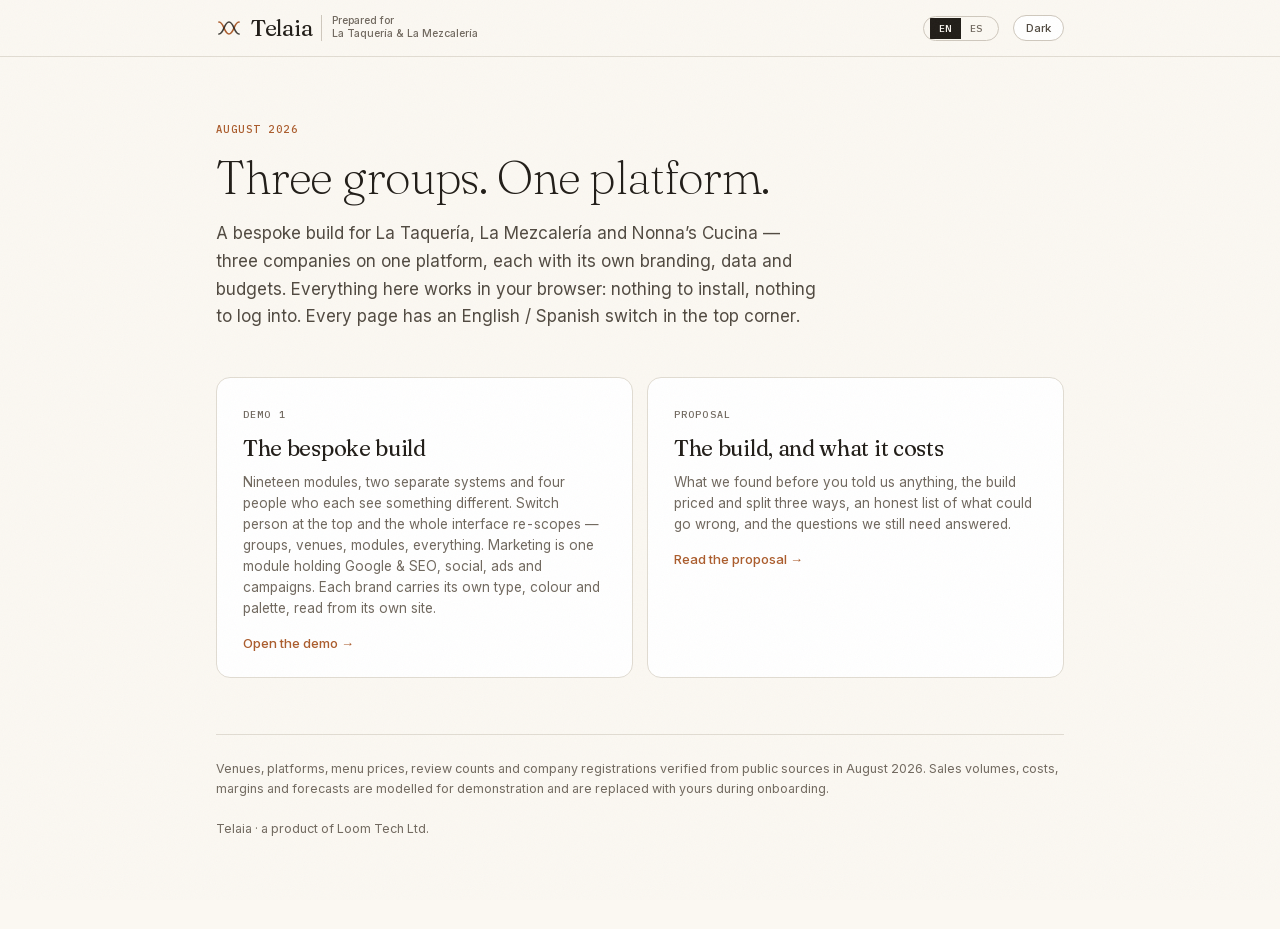
==== commit aec33f04: "Nonna's gets its own content throughout; Core demo removed from the proposal Nonna's Cucina no longe" ====
--- a/lataqueria/index.html
+++ b/lataqueria/index.html
@@ -337,6 +337,12 @@
   /* the fixed top rail already carries the division motif full-width here */
   .brandband{display:none}
 }
+
+@media(max-width:1180px){
+  .whosw{order:-2;width:100%;border-right:0;padding-right:0;margin:0 0 6px;
+    padding-bottom:7px;border-bottom:1px solid var(--border);overflow-x:auto;scrollbar-width:none}
+  .whosw::-webkit-scrollbar{display:none}
+}
 </style>
 </head>
 <body>
@@ -354,15 +360,12 @@
  <div class="eyebrow">August 2026</div>
  <h1>Three groups. One platform.</h1>
  <p class="lead">A bespoke build for La Taquería, La Mezcalería and Nonna&rsquo;s Cucina — three companies on one platform, each with its own branding, data and budgets. Everything here works in your browser: nothing to install, nothing to log into. Every page has an English / Spanish switch in the top corner.</p>
- <div class="grid g3">
+ <div class="grid g2">
   <a class="doc" href="demo-custom.html">
    <span class="cap">Demo 1</span><h3>The bespoke build</h3>
-   <p>Nineteen modules across all three divisions — including a single Marketing module that holds Google &amp; SEO, social, ads and campaigns. Switch division at the top and the whole interface re-skins: type, colour, mark and all — La Taquería, La Mezcalería, Nonna&rsquo;s Cucina. Same tools, own brand, own numbers, own budgets.</p>
+   <p>Nineteen modules, two separate systems and four people who each see something different. Switch person at the top and the whole interface re-scopes — groups, venues, modules, everything. Marketing is one module holding Google &amp; SEO, social, ads and campaigns. Each brand carries its own type, colour and palette, read from its own site.</p>
    <div class="go">Open the demo →</div></a>
-  <a class="doc" href="demo-restaurant-os.html">
-   <span class="cap">Demo 2</span><h3>Restaurant OS Core</h3>
-   <p>The standard packaged product at $500 flat a month, with a live seat calculator and an explicit list of what it will not do for you.</p>
-   <div class="go">Open the demo →</div></a>
+
   <a class="doc" href="proposal.html">
    <span class="cap">Proposal</span><h3>The build, and what it costs</h3>
    <p>What we found before you told us anything, the build priced and split three ways, an honest list of what could go wrong, and the questions we still need answered.</p>
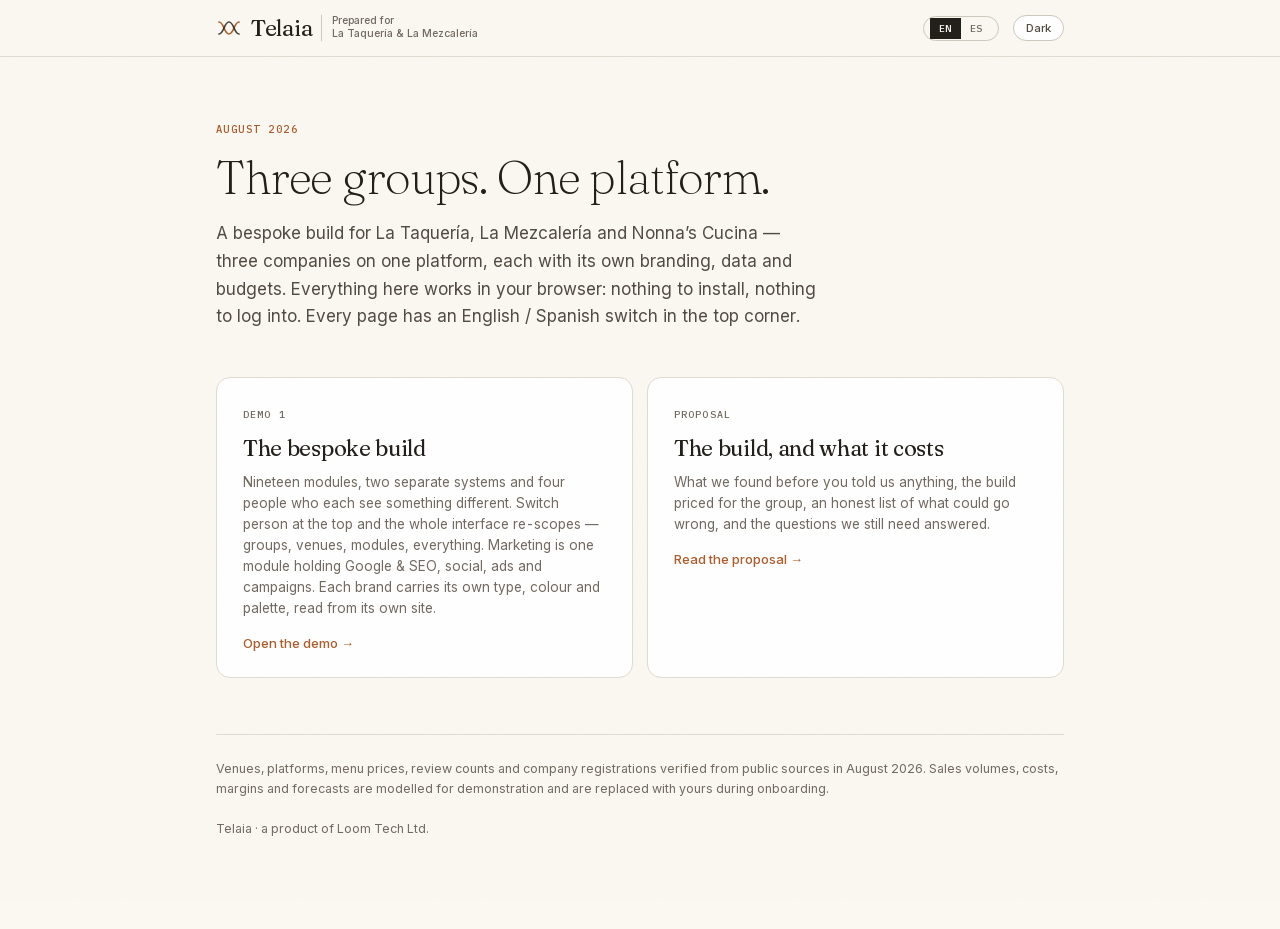
==== commit ad3423c3: "Referral terms, mobile pricing, one price for the group" ====
--- a/lataqueria/index.html
+++ b/lataqueria/index.html
@@ -120,6 +120,16 @@
 .langsw span{padding:4px 9px;color:var(--ink-muted);transition:background .12s,color .12s;display:block}
 .langsw span.on{background:var(--ink);color:var(--canvas)}
 .langsw:hover{border-color:var(--accent)}
+/* ---- charts ---- */
+.chartwrap{width:100%}
+.chartwrap svg text{font-variant-numeric:tabular-nums}
+.chartwrap .legend{margin-top:10px}
+/* checklists in the proposal */
+ul.chk{list-style:none;margin:0;padding:0}
+ul.chk li{position:relative;padding:6px 0 6px 24px;font-size:13.5px;line-height:1.5;border-bottom:1px solid var(--border)}
+ul.chk li:last-child{border-bottom:0}
+ul.chk li::before{content:"";position:absolute;left:2px;top:12px;width:11px;height:11px;border-radius:3px;
+  border:1.5px solid var(--border-strong)}
 
 .wrapl{max-width:900px;margin:0 auto;padding:0 26px 90px}
 .top{border-bottom:1px solid var(--border);margin-bottom:64px}
@@ -368,7 +378,7 @@
 
   <a class="doc" href="proposal.html">
    <span class="cap">Proposal</span><h3>The build, and what it costs</h3>
-   <p>What we found before you told us anything, the build priced and split three ways, an honest list of what could go wrong, and the questions we still need answered.</p>
+   <p>What we found before you told us anything, the build priced for the group, an honest list of what could go wrong, and the questions we still need answered.</p>
    <div class="go">Read the proposal →</div></a>
  </div>
  <div class="foot">Venues, platforms, menu prices, review counts and company registrations verified from public sources in August 2026. Sales volumes, costs, margins and forecasts are modelled for demonstration and are replaced with yours during onboarding.<br><br>Telaia · a product of Loom Tech Ltd.</div>
